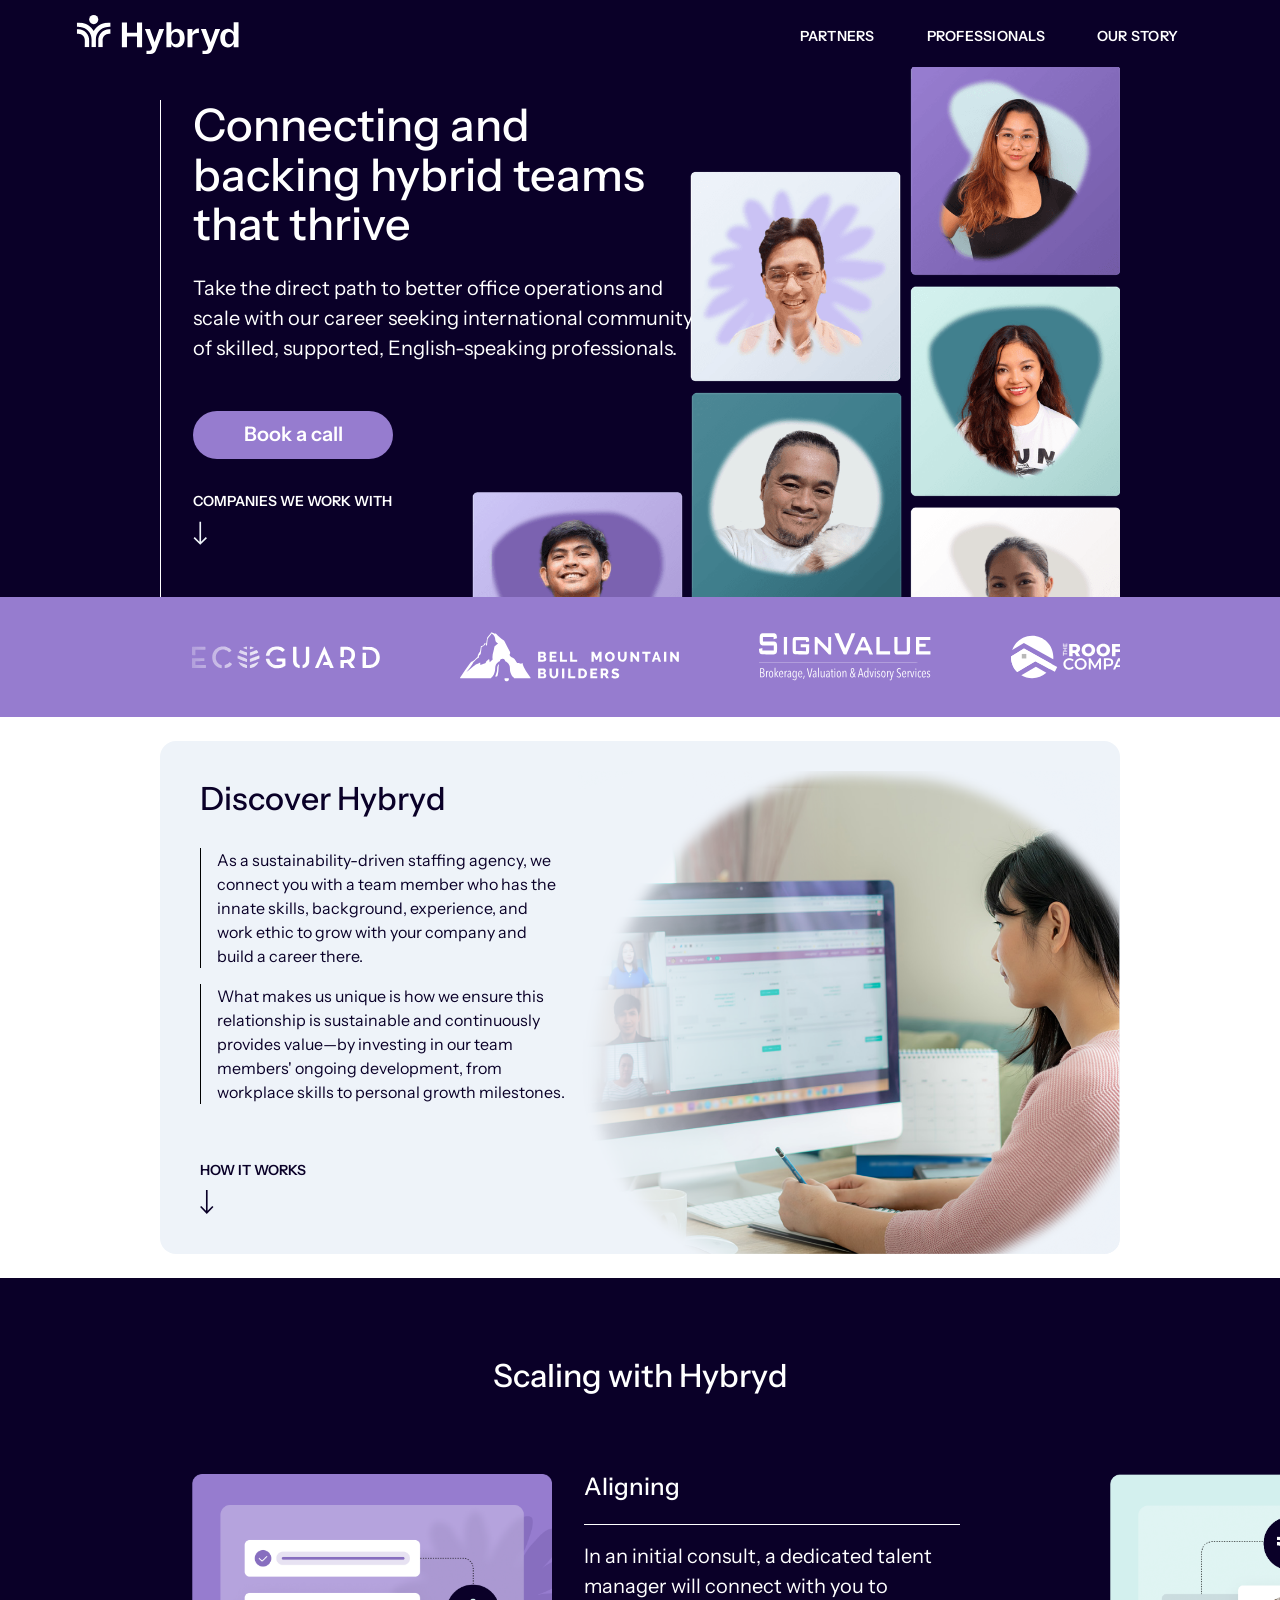
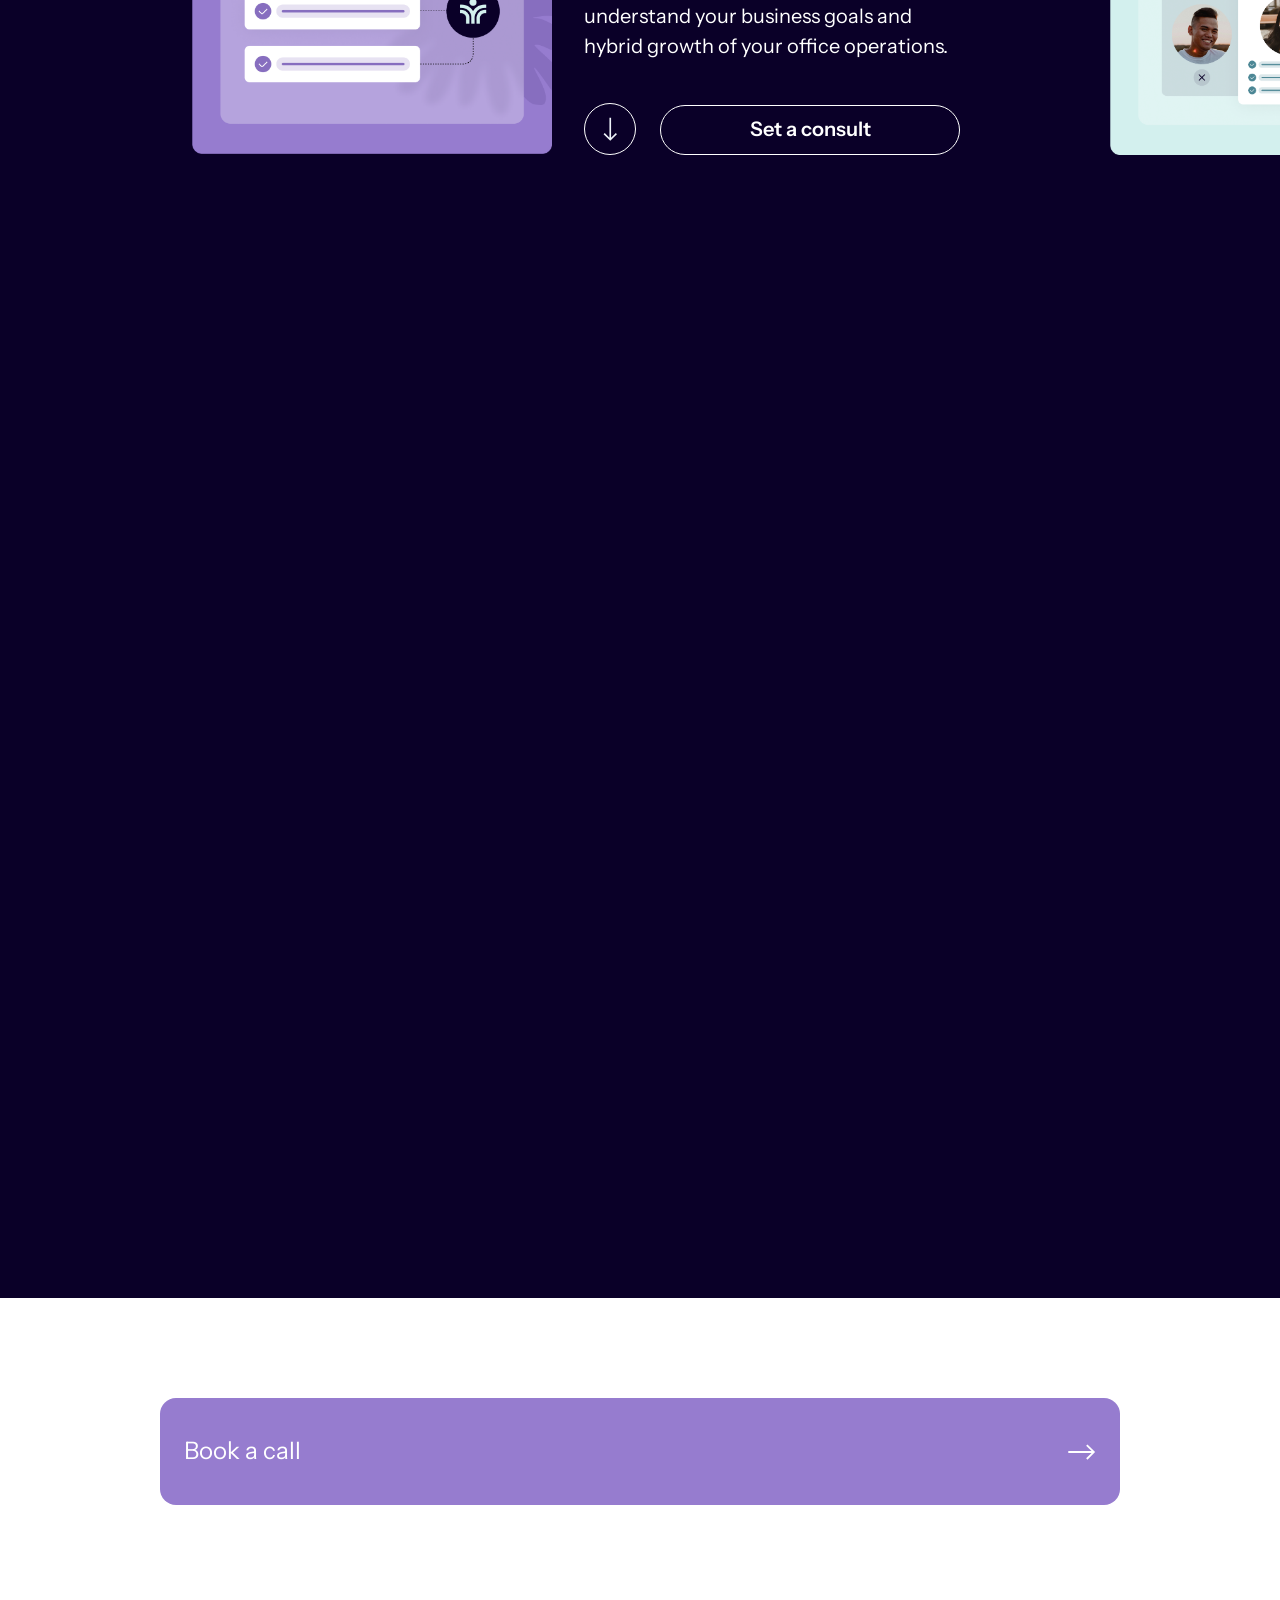
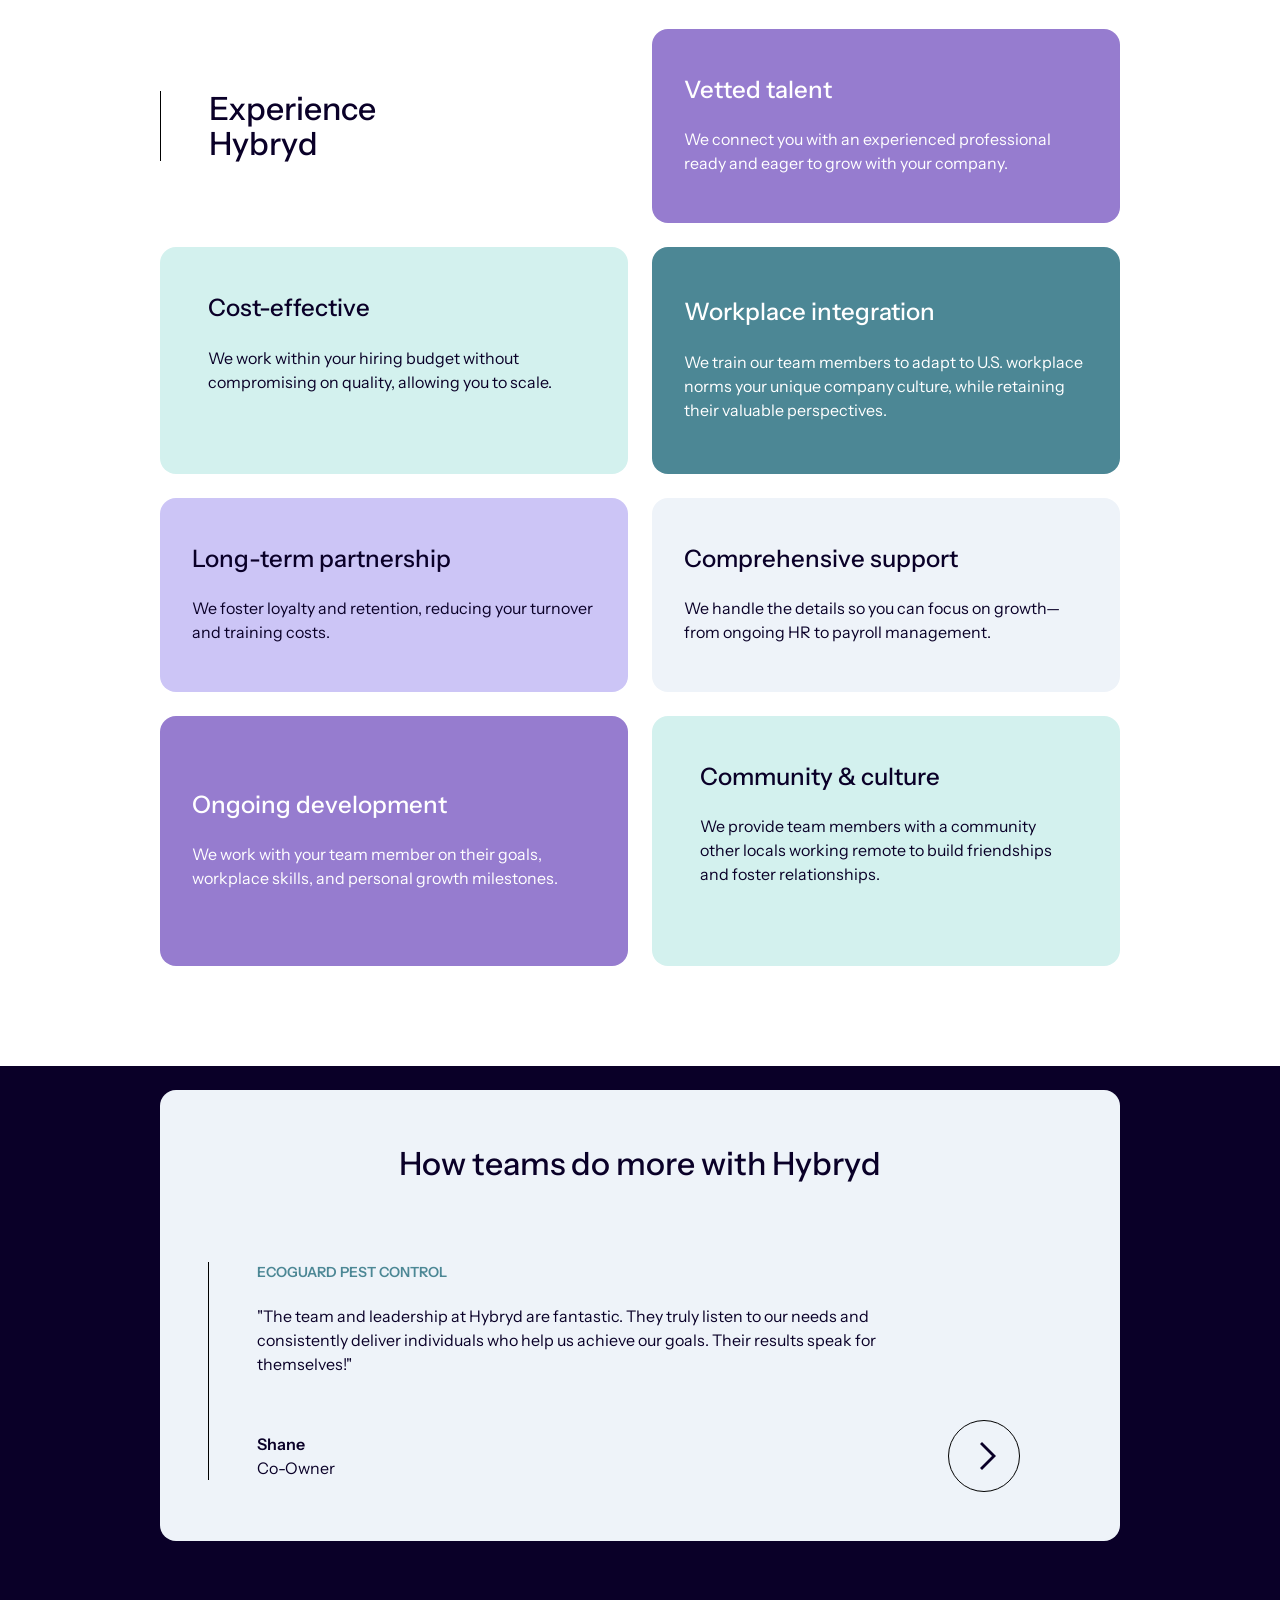
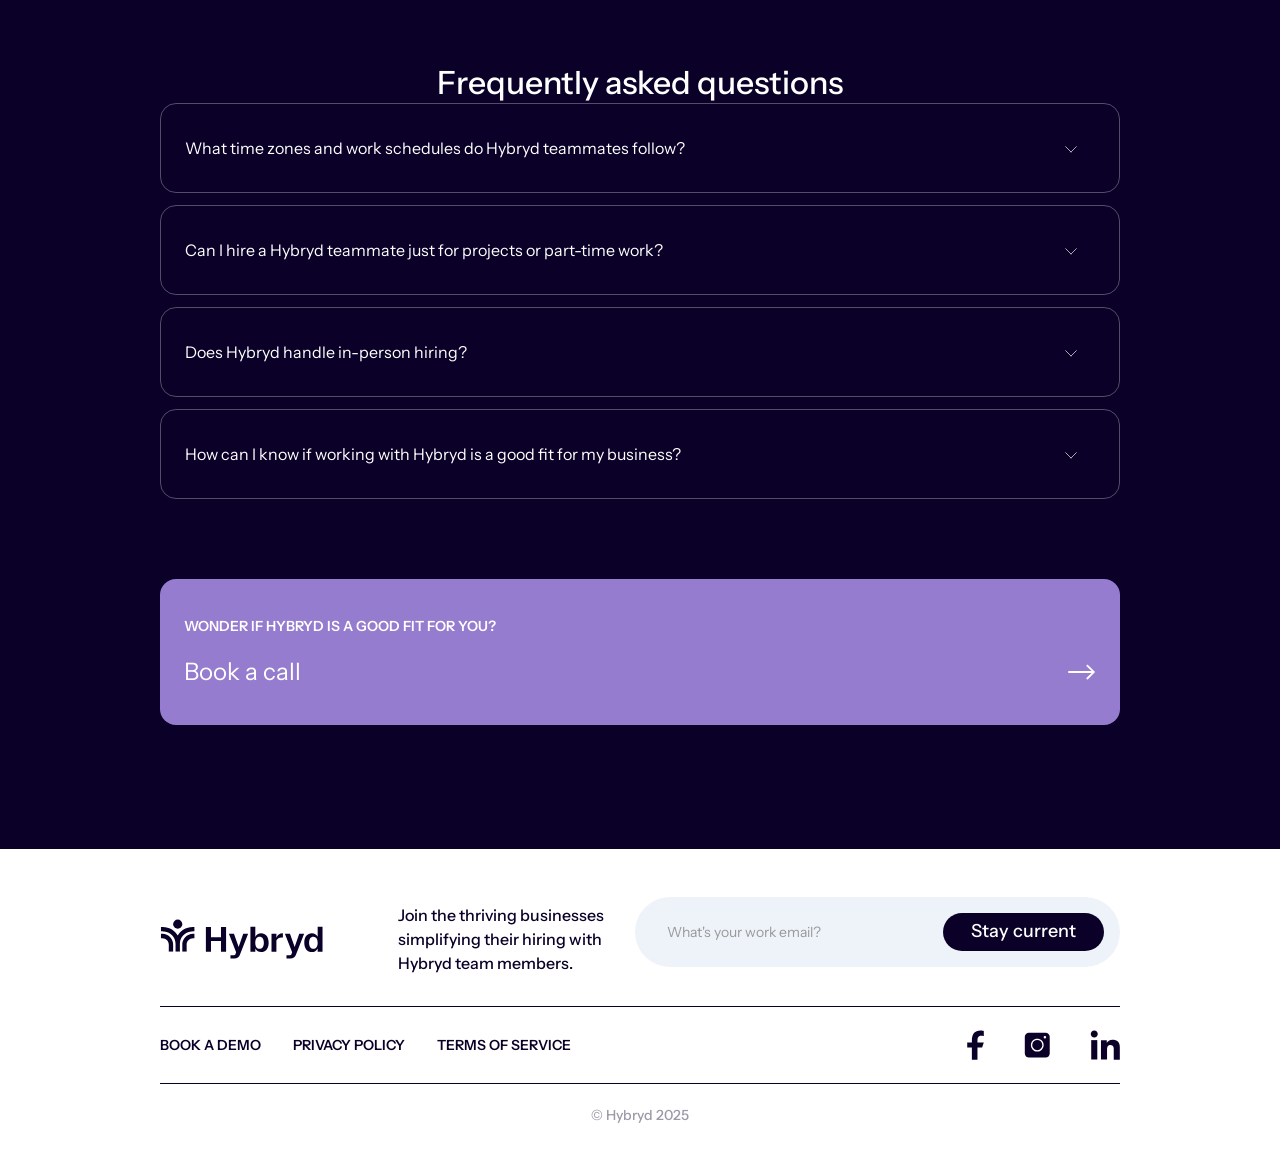
==== index.html @ 673aefbc "Import Hybryd marketing site from Webflow export Co-Authored-By: Claude Fable 5.1 <noreply@anthropic" ====
<!DOCTYPE html><html lang="en"><head><meta charset="utf-8"/><title>Hybryd | Connecting and backing hybrid teams that thrive</title><link rel="canonical" href="https://www.hirehybryd.com/"/><meta content="Take the direct path to better office operations and scale with our international community of skilled, supported, English-speaking professionals." name="description"/><meta content="width=device-width, initial-scale=1" name="viewport"/><link href="/css/site.css" rel="stylesheet" type="text/css" crossorigin="anonymous"/><link href="https://fonts.googleapis.com" rel="preconnect"/><link href="https://fonts.gstatic.com" rel="preconnect" crossorigin="anonymous"/><link href="https://fonts.googleapis.com/css2?family=Instrument+Sans:wght@300;400;500;600;700&display=swap" rel="stylesheet"><script type="text/javascript">!function(o,c){var n=c.documentElement,t=" w-mod-";n.className+=t+"js",("ontouchstart"in o||o.DocumentTouch&&c instanceof DocumentTouch)&&(n.className+=t+"touch")}(window,document);</script><link href="/images/group-119.png" rel="shortcut icon" type="image/x-icon"/><link href="/images/logo-group-120.png" rel="apple-touch-icon"/></head><body><div data-animation="default" data-collapse="medium" data-duration="400" data-easing="ease" data-easing2="ease" role="banner" class="navigation w-nav"><div class="container"><div class="navbar-wrapper"><a href="/" aria-current="page" class="home-link w-nav-brand w--current"><img loading="lazy" src="/images/hybryd-logo-white.svg" alt="" class="image-61"/></a><nav role="navigation" class="nav-menu-wrapper w-nav-menu"><ul role="list" class="nav-menu-two w-list-unstyled"><li class="list-item nav-spacing"><a href="/partners" class="nav-link">PARTNERS</a></li><li class="nav-spacing"><a href="/professionals" class="nav-link">PROFESSIONALS</a></li><li><a href="/our-story" class="nav-link">OUR STORY</a></li><li class="mobile-margin-top-10 hidden"><a href="#" class="button-primary w-button">Get Started</a></li></ul></nav><div class="menu-button w-nav-button"><div class="icon w-icon-nav-menu"></div></div></div></div></div><section class="section-hero"><div class="w-layout-blockcontainer container-xxlarge w-container"><div id="w-node-_49ed3984-7219-e3ab-6fcc-650c0138a57e-6b13a2c2" class="w-layout-layout quick-stack wf-layout-layout"><div class="w-layout-cell"><div class="block-header-copy gap-48"><h1 class="copy-white margin-bottom-24px">Connecting and backing hybrid teams that thrive</h1><h4 class="copy-white margin-bottom-48px">Take the direct path to better office operations and scale with our career seeking international community of skilled, supported, English-speaking professionals.</h4><div class="margin-bottom-32px"><a href="https://api.leadconnectorhq.com/widget/booking/mN3F1LEz2Q5n6eoMMfK2" target="_blank" class="button w-button">Book a call</a></div><div class="div-block-81"><h6 class="copy-eyebrow copy-white margin-bottom-12px">Companies we work with</h6><img loading="lazy" src="/images/arrow-down-white.svg" alt="" class="image margin-bottom-52px"/></div></div></div><div class="w-layout-cell cell-4"><img src="/images/hero-img.png" loading="lazy" sizes="(max-width: 767px) 100vw, (max-width: 991px) 728px, 940px" srcset="/images/hero-img-p-500.png 500w, /images/hero-img-p-800.png 800w, /images/hero-img-p-1080.png 1080w, /images/hero-img-p-1600.png 1600w, /images/hero-img-p-2000.png 2000w, /images/hero-img.png 2467w" alt="" class="image-6"/></div></div></div></section><div class="logo-carousel"><div class="carousel-container"><div class="logo-container"><img loading="lazy" src="/images/ecoguard.svg" alt="" class="logo-image"/><img loading="lazy" src="/images/bell-mountain.svg" alt="" class="logo-image"/><img loading="lazy" src="/images/signvalue.svg" alt="" class="logo-image"/><img loading="lazy" src="/images/roofing.svg" alt="" class="logo-image"/><img loading="lazy" src="/images/mountain-vista.svg" alt="" class="logo-image"/><img loading="lazy" src="/images/precision.svg" alt="" class="logo-image"/></div><div class="div-block-13"></div></div></div><section class="section-tile"><div id="w-node-_43569548-c034-1009-eb2c-73192a4feb31-6b13a2c2" class="w-layout-layout quick-stack-2 wf-layout-layout"><div class="w-layout-cell padding-side-40px padding-vertical-72px"><div><h2 class="margin-bottom-32px">Discover Hybryd</h2><h5 class="line-left-16px margin-bottom-16px">As a sustainability-driven staffing agency, we connect you with a team member who has the innate skills, background, experience, and work ethic to grow with your company and build a career there. </h5><h5 class="line-left-16px margin-bottom-56px">What makes us unique is how we ensure this relationship is sustainable and continuously provides value—by investing in our team members&#x27; ongoing development, from workplace skills to personal growth milestones.</h5><div class="div-block-82"><h6 class="copy-eyebrow margin-bottom-12px">How it works</h6><img loading="lazy" src="/images/arrow-down-black.svg" alt="" class="image"/></div></div></div><div class="w-layout-cell cell"><div class="div-block-83"><img sizes="(max-width: 969px) 100vw, 969px" srcset="/images/mask-group-p-500.png 500w, /images/mask-group-p-800.png 800w, /images/mask-group.png 969w" alt="" src="/images/mask-group.png" loading="lazy" class="image-64"/></div></div></div></section><div class="horizontal-scroll"><div data-w-id="80e45f96-6be5-6218-7632-51234af08112" class="section expand"><div class="container-2 sticky"><div class="wrapper"><h2 class="copy-white copy-centered padding-bottom-80px">Scaling with Hybryd</h2><div class="c-scrolling-content"><div class="_w-scrolling-content"><div class="c-scroll-track"><div class="scroll-card"><div class="div-block-27"><div id="w-node-_64803aa1-fdc2-1acd-c1a5-d864c9edbc29-6b13a2c2" class="w-layout-layout quick-stack-4 wf-layout-layout"><div class="w-layout-cell cell-14"><div class="div-block-84"><img sizes="(max-width: 1141px) 100vw, 1141px" srcset="/images/aligning-img-p-500.png 500w, /images/aligning-img-p-800.png 800w, /images/aligning-img-p-1080.png 1080w, /images/aligning-img.png 1141w" alt="" src="/images/aligning-img.png" loading="lazy" class="image-69"/></div></div><div class="w-layout-cell cell-3"><div class="div-block-17 mobile-centered"><div class="div-block-26"><h3 class="copy-white padding-bottom-24px underline mobile-centered">Aligning</h3><h4 class="copy-white padding-top-16px mobile-centered">In an initial consult, a dedicated talent manager will connect with you to understand your business goals and hybrid growth of your office operations.</h4></div><div class="div-block-19 mobile-hidden"><a href="#experience-section" class="link-block arrow-button mobile-hidden w-inline-block"><img loading="lazy" src="/images/arrow-down-white.svg" alt="" class="image-5"/></a><a href="https://api.leadconnectorhq.com/widget/booking/mN3F1LEz2Q5n6eoMMfK2" target="_blank" class="button button-secondary w-button">Set a consult</a></div></div></div></div></div></div><div class="scroll-card"><div><div id="w-node-b29d932d-53f8-56cc-4a3b-291a9212424f-6b13a2c2" class="w-layout-layout quick-stack-4 wf-layout-layout"><div class="w-layout-cell cell-15"><div class="div-block-85"><img sizes="(max-width: 1141px) 100vw, 1141px" srcset="/images/group-72-p-500.png 500w, /images/group-72-p-800.png 800w, /images/group-72-p-1080.png 1080w, /images/group-72.png 1141w" alt="" src="/images/group-72.png" loading="lazy" class="image-70"/></div></div><div class="w-layout-cell cell-3"><div class="div-block-17 mobile-centered"><div class="div-block-26 mobile-centered"><h3 class="copy-white padding-bottom-24px underline mobile-centered">Scouting</h3><h4 class="copy-white padding-top-16px">Next, your talent manager contacts, vets, and recommends the skilled professional who matches your business needs and unique company culture.</h4></div><div class="div-block-19 mobile-hidden"><a href="#experience-section" class="link-block arrow-button w-inline-block"><img loading="lazy" src="/images/arrow-down-white.svg" alt="" class="image-5"/></a><a href="https://api.leadconnectorhq.com/widget/booking/mN3F1LEz2Q5n6eoMMfK2" target="_blank" class="button button-secondary w-button">Set a consult</a></div></div></div></div></div></div><div class="scroll-card"><div><div id="w-node-_1861c74b-e054-a5c8-40ad-f168a3a03a10-6b13a2c2" class="w-layout-layout quick-stack-4 wf-layout-layout"><div class="w-layout-cell cell-16"><div class="div-block-86"><img sizes="(max-width: 1141px) 100vw, 1141px" srcset="/images/group-117-p-500.png 500w, /images/group-117-p-800.png 800w, /images/group-117-p-1080.png 1080w, /images/group-117.png 1141w" alt="" src="/images/group-117.png" loading="lazy" class="image-71"/></div></div><div class="w-layout-cell cell-3"><div class="div-block-17 mobile-centered"><div class="div-block-26"><h3 class="copy-white padding-bottom-24px underline mobile-centered">Connecting</h3><h4 class="copy-white padding-top-16px mobile-centered">Your talent manager facilitates a three-way interview process that introduces you to your candidate for final review.</h4></div><div class="div-block-19 mobile-hidden"><a href="#experience-section" class="link-block arrow-button w-inline-block"><img loading="lazy" src="/images/arrow-down-white.svg" alt="" class="image-5"/></a><a href="https://api.leadconnectorhq.com/widget/booking/mN3F1LEz2Q5n6eoMMfK2" target="_blank" class="button button-secondary w-button">Set a consult</a></div></div></div></div></div></div><div class="scroll-card"><div><div id="w-node-ce709f94-5276-db37-1878-b6f16563ba93-6b13a2c2" class="w-layout-layout quick-stack-4 wf-layout-layout"><div class="w-layout-cell cell-17"><div class="div-block-87"><img sizes="(max-width: 1142px) 100vw, 1142px" srcset="/images/group-81-p-500.png 500w, /images/group-81-p-800.png 800w, /images/group-81-p-1080.png 1080w, /images/group-81.png 1142w" alt="" src="/images/group-81.png" loading="lazy" class="image-72"/></div></div><div class="w-layout-cell cell-3"><div class="div-block-17 mobile-centered"><div class="div-block-26"><h3 class="copy-white padding-bottom-24px underline mobile-centered">Thriving</h3><h4 class="copy-white padding-top-16px mobile-centered">Mentored by your talent manager and fostered through community and continuing education, your new team member is empowered to excel at your business.</h4></div><div class="div-block-19"><a href="#experience-section" class="link-block arrow-button mobile-hidden w-inline-block"><img loading="lazy" src="/images/arrow-down-white.svg" alt="" class="image-5"/></a><a href="https://api.leadconnectorhq.com/widget/booking/mN3F1LEz2Q5n6eoMMfK2" target="_blank" class="button button-secondary w-button">Set a consult</a></div></div></div></div></div></div></div></div></div></div></div></div></div><div data-w-id="c47fe68c-19c1-9486-9f7d-49d17a53927f" class="sticky-container hidden"><div class="sticky-wrap"></div></div><a href="https://api.leadconnectorhq.com/widget/booking/mN3F1LEz2Q5n6eoMMfK2" target="_blank" class="link-block-4 margin-top-100px w-inline-block"><section class="cta margin-12px"><div class="w-layout-blockcontainer container-xxlarge padding-24px block w-container"><div class="div-block-14"><h3 class="copy-white copy-regular">Book a call</h3><img loading="lazy" src="/images/arrow-right-white.svg" alt=""/></div></div></section></a><section id="experience-section" class="section-100"><div class="w-layout-blockcontainer container-xxlarge w-container"><div class="w-layout-grid grid-3"><div id="w-node-_43569548-c034-1009-eb2c-73192a4feb6d-6b13a2c2" class="div-block-12"><h2 class="line-left-48px mobile-centered">Experience <br/>Hybryd</h2></div><div class="tile-experience background-lavender"><h3 class="copy-white mobile-centered">Vetted talent</h3><h5 class="copy-white mobile-centered">We connect you with an experienced professional ready and eager to grow with your company.</h5></div><div class="tile-experience background-seafoam"><h3 class="mobile-centered">Cost-effective</h3><h5 class="mobile-centered">We work within your hiring budget without compromising on quality, allowing you to scale.</h5></div><div class="tile-experience background-green"><h3 class="copy-white mobile-centered">Workplace integration</h3><h5 class="copy-white mobile-centered">We train our team members to adapt to U.S. workplace norms your unique company culture, while retaining their valuable perspectives.</h5></div><div class="tile-experience background-light-lavender"><h3 class="mobile-centered">Long-term partnership</h3><h5 class="mobile-centered">We foster loyalty and retention, reducing your turnover and training costs.</h5></div><div class="tile-experience background-gray"><h3 class="mobile-centered">Comprehensive support</h3><h5 class="mobile-centered">We handle the details so you can focus on growth—from ongoing HR to payroll management.</h5></div><div class="tile-experience background-lavender"><h3 class="copy-white mobile-centered">Ongoing development</h3><h5 class="copy-white mobile-centered">We work with your team member on their goals, workplace skills, and personal growth milestones.</h5></div><div class="tile-experience background-seafoam"><h3 class="mobile-centered">Community &amp; culture</h3><h5 class="mobile-centered">We provide team members with a community other locals working remote to build friendships and foster relationships.</h5></div></div></div></section><section class="background-dark padding-24px"><section class="section-do-more-tile"><div class="w-layout-blockcontainer container-xxlarge w-container"><h2 class="margin-bottom-100px mobile-centered">How teams do more with Hybryd</h2><div data-delay="4000" data-animation="slide" class="slider w-slider" data-autoplay="true" data-easing="ease" data-hide-arrows="false" data-disable-swipe="false" data-autoplay-limit="0" data-nav-spacing="0" data-duration="500" data-infinite="true"><div class="mask w-slider-mask"><div class="slide w-slide"><div class="carousel-review-single"><div class="div-block-21"><h5 class="copy-eyebrow copy-green margin-bottom-40px">Ecoguard Pest Control</h5><h5 class="margin-bottom-40px hidden">Party and event rental software</h5><h5 class="copy-regular margin-bottom-140px">&quot;The team and leadership at Hybryd are fantastic. They truly listen to our needs and consistently deliver individuals who help us achieve our goals. Their results speak for themselves!&quot;</h5></div><div><h5 class="copy-semibold">Shane</h5><h5>Co-Owner</h5></div></div></div><div class="slide w-slide"><div class="carousel-review-single"><div class="div-block-21"><h5 class="copy-eyebrow copy-green margin-bottom-40px">Rentkit</h5><h5 class="margin-bottom-40px hidden">Party and event rental software</h5><h5 class="copy-regular margin-bottom-140px">&quot;We&#x27;ve relied on Hybryd for over a year to provide top-tier customer support and training talent. Their commitment to employee development and finding individuals who excel in their roles is unmatched. This approach has been vital for our growing business, and I highly recommend Hybryd to companies seeking exceptional, adaptable team members.&quot;</h5></div><div><h5 class="copy-semibold">Joe</h5><h5>CoFounder and CEO</h5></div></div></div><div class="slide w-slide"><div class="carousel-review-single"><div class="div-block-21"><h5 class="copy-eyebrow copy-green margin-bottom-40px">The Roofing Company</h5><h5 class="margin-bottom-40px hidden">Party and event rental software</h5><h5 class="copy-regular margin-bottom-140px">&quot;Hiring through Hybryd was an easy decision. They vetted and presented excellent candidates who joined our team seamlessly. We’re very happy with the quality Hybryd offers and highly recommend them!&quot;</h5></div><div><h5 class="copy-semibold">Alleen</h5><h5>Office Manager</h5></div></div></div><div class="slide w-slide"><div class="carousel-review-single"><div class="div-block-21"><h5 class="copy-eyebrow copy-green margin-bottom-40px">Max Estimates</h5><h5 class="margin-bottom-40px hidden">Party and event rental software</h5><h5 class="copy-regular margin-bottom-140px">&quot;Hybrd goes above and beyond to deliver exceptional staffing solutions tailored to your needs. Their professionalism and ability to match the right candidates with the right roles make the hiring process effortless. I’ve seen firsthand the positive impact their expertise brings and wholeheartedly recommend them!&quot;</h5></div><div><h5 class="copy-semibold">Tyler</h5><h5>Owner</h5></div></div></div><div class="slide w-slide"><div class="carousel-review-single"><div class="div-block-21"><h5 class="copy-eyebrow copy-green margin-bottom-40px">Mount Vista Dental</h5><h5 class="margin-bottom-40px hidden">Party and event rental software</h5><h5 class="copy-regular margin-bottom-140px">&quot;We’ve been using Hybryd for about a year to manage remote tasks like calls, insurance matters, and accounts receivable. The employee is professional, personable, and organized, helping us save on labor costs while delivering better results.&quot;</h5></div><div><h5 class="copy-semibold">Michael</h5><h5>CFO</h5></div></div></div></div><div class="hidden w-slider-arrow-left"><div class="w-icon-slider-left"></div></div><div class="right-arrow w-slider-arrow-right"><div class="icon-3 w-icon-slider-right"></div></div><div class="slide-nav hidden w-slider-nav"></div></div></div></section></section><section class="section-100 background-dark"><div class="w-layout-blockcontainer container-xxlarge padding-12px w-container"><h2 class="copy-white margin-bottom-52px mobile-centered">Frequently asked questions</h2><div class="w-layout-grid grid-one-column margin-bottom-100px"><div data-delay="0" data-hover="false" class="faq-item w-dropdown"><div class="faq-toggle w-dropdown-toggle"><div class="faq-title-wrapper"><h5 class="copy-white faq-question">What time zones and work schedules do Hybryd teammates follow?</h5><div class="faq-icon-square"><div class="faq-arrow w-embed"><svg width="64" height="64" viewBox="0 0 24 24" xmlns="http://www.w3.org/2000/svg">
  <path d="M12 15L8 11M16 11L12 15" 
    stroke="#ffffff" 
    stroke-width=".5" 
    stroke-linecap="round" 
    fill="none"/>
</svg></div></div></div></div><nav class="faq-content w-dropdown-list"><div class="faq-content-wrapper"><h5 class="copy-white">All Hybryd teammates work within the same time zone and schedule as your in-person hires, ensuring seamless integration into your team.</h5></div></nav></div><div data-delay="0" data-hover="false" class="faq-item w-dropdown"><div class="faq-toggle w-dropdown-toggle"><div class="faq-title-wrapper"><h5 class="copy-white faq-question">Can I hire a Hybryd teammate just for projects or part-time work?</h5><div class="faq-icon-square"><div class="faq-arrow w-embed"><svg width="64" height="64" viewBox="0 0 24 24" xmlns="http://www.w3.org/2000/svg">
  <path d="M12 15L8 11M16 11L12 15" 
    stroke="currentColor" 
    stroke-width=".5" 
    stroke-linecap="round" 
    fill="none"/>
</svg></div></div></div></div><nav class="faq-content w-dropdown-list"><div class="faq-content-wrapper"><h5 class="copy-white">At Hybryd, we prioritize full-time placements to align with our vision of empowering industrious people and building teams capable of delivering exceptional results. Project-based or part-time placements often lead to less favorable experiences for both the individual and the business.</h5></div></nav></div><div data-delay="0" data-hover="false" class="faq-item w-dropdown"><div class="faq-toggle w-dropdown-toggle"><div class="faq-title-wrapper"><h5 class="copy-white faq-question">Does Hybryd handle in-person hiring?</h5><div class="faq-icon-square"><div class="faq-arrow w-embed"><svg width="64" height="64" viewBox="0 0 24 24" xmlns="http://www.w3.org/2000/svg">
  <path d="M12 15L8 11M16 11L12 15" 
    stroke="currentColor" 
    stroke-width=".5" 
    stroke-linecap="round" 
    fill="none"/>
</svg></div></div></div></div><nav class="faq-content w-dropdown-list"><div class="faq-content-wrapper"><h5 class="copy-white">Hybryd specializes in providing remote international teammates to help scale your office operations efficiently.</h5></div></nav></div><div data-delay="0" data-hover="false" class="faq-item w-dropdown"><div class="faq-toggle w-dropdown-toggle"><div class="faq-title-wrapper"><h5 class="copy-white faq-question">How can I know if working with Hybryd is a good fit for my business?</h5><div class="faq-icon-square"><div class="faq-arrow w-embed"><svg width="64" height="64" viewBox="0 0 24 24" xmlns="http://www.w3.org/2000/svg">
  <path d="M12 15L8 11M16 11L12 15" 
    stroke="currentColor" 
    stroke-width=".5" 
    stroke-linecap="round" 
    fill="none"/>
</svg></div></div></div></div><nav class="faq-content w-dropdown-list"><div class="faq-content-wrapper"><h5 class="copy-white">If you&#x27;re considering Hybryd but are unsure if it’s the right fit, schedule an alignment meeting with us. We’ll answer your questions and provide feedback on whether it’s a good match and the right timing for your company.</h5></div></nav></div></div><div class="cta padding-24px"><a href="https://api.leadconnectorhq.com/widget/booking/mN3F1LEz2Q5n6eoMMfK2" target="_blank" class="link-block-5 w-inline-block"><div class="w-layout-blockcontainer container-xxlarge background-lavender radius-8px hover-dark w-container"><div class="div-block-15"><h5 class="copy-white copy-eyebrow margin-bottom-16px">Wonder if Hybryd Is a good fit for you?</h5><div class="div-block-20"><h3 class="copy-white copy-regular">Book a call</h3><img loading="lazy" src="/images/arrow-right-white.svg" alt=""/></div></div></div></a></div></div></section><section class="section-footer"><div class="w-layout-blockcontainer container-xxlarge w-container"><div class="w-layout-grid grid-2"><div id="w-node-_8f6502e7-a35f-4b46-b234-3cda10ff25cf-10ff25cc" class="div-block-12"><img loading="lazy" src="/images/hybryd-logo-dark.svg" alt=""/></div><div class="div-block-12"><h5 class="copy-medium mobile-centered tablet-left-aligned">Join the thriving businesses simplifying their hiring with Hybryd team members.</h5></div><div id="w-node-_8f6502e7-a35f-4b46-b234-3cda10ff25d4-10ff25cc" class="div-block-22"><div class="w-form"><form id="email-form" name="email-form" data-name="Email Form" method="post" action="https://api.web3forms.com/submit"><input type="hidden" name="access_key" value="WEB3FORMS_ACCESS_KEY"><input type="hidden" name="subject" value="New newsletter signup from hirehybryd.com"><input type="hidden" name="redirect" value="https://www.hirehybryd.com/?subscribed=1"><input type="checkbox" name="botcheck" class="hidden" style="display:none"><div class="div-block-18"><label for="Email-3" class="field-label hidden">What’s your work email?</label><input class="text-field w-input" maxlength="256" name="Email" data-name="Email" placeholder="What&#x27;s your work email?" type="email" id="Email-3" required=""/><div class="div-block-23"><input type="submit" data-wait="Please wait..." class="submit-button w-button" value="Stay current"/></div></div></form><div class="success-message w-form-done"><div class="text-block">Thank you! Your submission has been received!</div></div><div class="error-message w-form-fail"><div class="text-block-2">Please enter a valid email address.</div></div></div></div><div id="w-node-_8f6502e7-a35f-4b46-b234-3cda10ff25e2-10ff25cc" class="lines"><div class="gap-32px padding-44px"><a href="https://api.leadconnectorhq.com/widget/booking/mN3F1LEz2Q5n6eoMMfK2" target="_blank" class="w-inline-block"><h5 class="copy-eyebrow">BOOK A DEMO</h5></a><a href="/privacy-policy" class="w-inline-block"><h5 class="copy-eyebrow">PRIVACY POLICY</h5></a><a href="/terms-of-use" class="w-inline-block"><h5 class="copy-eyebrow">TERMS OF SERVICE</h5></a></div><div class="gap-40px"><a href="https://www.facebook.com/profile.php?id=61556228158531" target="_blank" class="w-inline-block"><img loading="lazy" src="/images/facebook.svg" alt=""/></a><a href="https://www.instagram.com/hirehybryd/" target="_blank" class="w-inline-block"><img loading="lazy" src="/images/instagram.svg" alt=""/></a><a href="https://www.linkedin.com/company/hire-hybryd/" target="_blank" class="w-inline-block"><img loading="lazy" src="/images/linkedin.svg" alt=""/></a></div></div><h6 id="w-node-_8f6502e7-a35f-4b46-b234-3cda10ff25f2-10ff25cc" class="opacity">© Hybryd 2025</h6></div></div></section><script src="/js/jquery-3.5.1.min.js" type="text/javascript" crossorigin="anonymous"></script><script src="/js/webflow.schunk.36b8fb49256177c8.js" type="text/javascript" crossorigin="anonymous"></script><script src="/js/webflow.schunk.f71e4146cdb343d7.js" type="text/javascript" crossorigin="anonymous"></script><script src="/js/webflow.schunk.27f93fd622e542df.js" type="text/javascript" crossorigin="anonymous"></script><script src="/js/webflow.ca6eda7d.2a80a8fcf2a4449d.js" type="text/javascript" crossorigin="anonymous"></script><script>
window.onload = function () {
  const carouselContainer = document.querySelector('.carousel-container');
  const logoContainer = document.querySelector('.logo-container');

  // Clone the logo-container to create the seamless loop
  const clone = logoContainer.cloneNode(true);
  carouselContainer.insertBefore(clone, carouselContainer.lastChild);

  const setResponsiveScroll = () => {
    // Calculate the total width of all logos in the container
    const calculateContainerWidth = () => {
      const logos = Array.from(logoContainer.children);
      return logos.reduce((totalWidth, logo) => {
        const style = getComputedStyle(logo);
        const logoWidth = logo.offsetWidth;
        const margin =
          parseFloat(style.marginLeft) + parseFloat(style.marginRight);
        return totalWidth + logoWidth + margin;
      }, 0);
    };

    const containerWidth = calculateContainerWidth();

    // Dynamically set the width of the containers
    logoContainer.style.width = `${containerWidth}px`;
    clone.style.width = `${containerWidth}px`;

    // Position the cloned container immediately after the original
    clone.style.position = "absolute";
    clone.style.left = `${containerWidth}px`;

    // Dynamically create keyframes for precise scrolling
    let styleSheet = document.querySelector('#scroll-style');
    if (!styleSheet) {
      styleSheet = document.createElement('style');
      styleSheet.id = 'scroll-style';
      document.head.appendChild(styleSheet);
    }

    styleSheet.textContent = `
      @keyframes scroll-animation {
        from {
          transform: translateX(0);
        }
        to {
          transform: translateX(-${containerWidth}px);
        }
      }
    `;

    // Dynamically set the animation duration
    const speed = 50; // Adjust this for desired scrolling speed
    const animationDuration = containerWidth / speed;
    logoContainer.style.animation = `scroll-animation ${animationDuration}s linear infinite`;
    clone.style.animation = `scroll-animation ${animationDuration}s linear infinite`;

    // Ensure the animations are in sync
    requestAnimationFrame(() => {
      logoContainer.style.animationDelay = "0s";
      clone.style.animationDelay = "0s";
    });
  };

  // Initialize responsive scroll
  setResponsiveScroll();

  // Recalculate on window resize for breakpoints
  window.addEventListener('resize', setResponsiveScroll);
};
</script></body></html>
---- css/site.css ----
html {
  -webkit-text-size-adjust: 100%;
  -ms-text-size-adjust: 100%;
  font-family: sans-serif;
}

body {
  margin: 0;
}

article, aside, details, figcaption, figure, footer, header, hgroup, main, menu, nav, section, summary {
  display: block;
}

audio, canvas, progress, video {
  vertical-align: baseline;
  display: inline-block;
}

audio:not([controls]) {
  height: 0;
  display: none;
}

[hidden], template {
  display: none;
}

a {
  background-color: #0000;
}

a:active, a:hover {
  outline: 0;
}

abbr[title] {
  border-bottom: 1px dotted;
}

b, strong {
  font-weight: bold;
}

dfn {
  font-style: italic;
}

h1 {
  margin: .67em 0;
  font-size: 2em;
}

mark {
  color: #000;
  background: #ff0;
}

small {
  font-size: 80%;
}

sub, sup {
  vertical-align: baseline;
  font-size: 75%;
  line-height: 0;
  position: relative;
}

sup {
  top: -.5em;
}

sub {
  bottom: -.25em;
}

img {
  border: 0;
}

svg:not(:root) {
  overflow: hidden;
}

hr {
  box-sizing: content-box;
  height: 0;
}

pre {
  overflow: auto;
}

code, kbd, pre, samp {
  font-family: monospace;
  font-size: 1em;
}

button, input, optgroup, select, textarea {
  color: inherit;
  font: inherit;
  margin: 0;
}

button {
  overflow: visible;
}

button, select {
  text-transform: none;
}

button, html input[type="button"], input[type="reset"] {
  -webkit-appearance: button;
  cursor: pointer;
}

button[disabled], html input[disabled] {
  cursor: default;
}

button::-moz-focus-inner, input::-moz-focus-inner {
  border: 0;
  padding: 0;
}

input {
  line-height: normal;
}

input[type="checkbox"], input[type="radio"] {
  box-sizing: border-box;
  padding: 0;
}

input[type="number"]::-webkit-inner-spin-button, input[type="number"]::-webkit-outer-spin-button {
  height: auto;
}

input[type="search"] {
  -webkit-appearance: none;
}

input[type="search"]::-webkit-search-cancel-button, input[type="search"]::-webkit-search-decoration {
  -webkit-appearance: none;
}

legend {
  border: 0;
  padding: 0;
}

textarea {
  overflow: auto;
}

optgroup {
  font-weight: bold;
}

table {
  border-collapse: collapse;
  border-spacing: 0;
}

td, th {
  padding: 0;
}

@font-face {
  font-family: webflow-icons;
  src: url("[data-uri]") format("truetype");
  font-weight: normal;
  font-style: normal;
}

[class^="w-icon-"], [class*=" w-icon-"] {
  speak: none;
  font-variant: normal;
  text-transform: none;
  -webkit-font-smoothing: antialiased;
  -moz-osx-font-smoothing: grayscale;
  font-style: normal;
  font-weight: normal;
  line-height: 1;
  font-family: webflow-icons !important;
}

.w-icon-slider-right:before {
  content: "";
}

.w-icon-slider-left:before {
  content: "";
}

.w-icon-nav-menu:before {
  content: "";
}

.w-icon-arrow-down:before, .w-icon-dropdown-toggle:before {
  content: "";
}

.w-icon-file-upload-remove:before {
  content: "";
}

.w-icon-file-upload-icon:before {
  content: "";
}

* {
  box-sizing: border-box;
}

html {
  height: 100%;
}

body {
  color: #333;
  background-color: #fff;
  min-height: 100%;
  margin: 0;
  font-family: Arial, sans-serif;
  font-size: 14px;
  line-height: 20px;
}

img {
  vertical-align: middle;
  max-width: 100%;
  display: inline-block;
}

html.w-mod-touch * {
  background-attachment: scroll !important;
}

.w-block {
  display: block;
}

.w-inline-block {
  max-width: 100%;
  display: inline-block;
}

.w-clearfix:before, .w-clearfix:after {
  content: " ";
  grid-area: 1 / 1 / 2 / 2;
  display: table;
}

.w-clearfix:after {
  clear: both;
}

.w-hidden {
  display: none;
}

.w-button {
  color: #fff;
  line-height: inherit;
  cursor: pointer;
  background-color: #3898ec;
  border: 0;
  border-radius: 0;
  padding: 9px 15px;
  text-decoration: none;
  display: inline-block;
}

input.w-button {
  -webkit-appearance: button;
}

html[data-w-dynpage] [data-w-cloak] {
  color: #0000 !important;
}

.w-code-block {
  margin: unset;
}

pre.w-code-block code {
  all: inherit;
}

pre.w-code-block code > span {
  display: block !important;
}

.w-optimization {
  display: contents;
}

.w-webflow-badge, .w-webflow-badge > img {
  box-sizing: unset;
  width: unset;
  height: unset;
  max-height: unset;
  max-width: unset;
  min-height: unset;
  min-width: unset;
  margin: unset;
  padding: unset;
  float: unset;
  clear: unset;
  border: unset;
  border-radius: unset;
  background: unset;
  background-image: unset;
  background-position: unset;
  background-size: unset;
  background-repeat: unset;
  background-origin: unset;
  background-clip: unset;
  background-attachment: unset;
  background-color: unset;
  box-shadow: unset;
  transform: unset;
  direction: unset;
  font-family: unset;
  font-weight: unset;
  color: unset;
  font-size: unset;
  line-height: unset;
  font-style: unset;
  font-variant: unset;
  text-align: unset;
  letter-spacing: unset;
  -webkit-text-decoration: unset;
  text-decoration: unset;
  text-indent: unset;
  text-transform: unset;
  list-style-type: unset;
  text-shadow: unset;
  vertical-align: unset;
  cursor: unset;
  white-space: unset;
  word-break: unset;
  word-spacing: unset;
  word-wrap: unset;
  transition: unset;
}

.w-webflow-badge {
  white-space: nowrap;
  cursor: pointer;
  box-shadow: 0 0 0 1px #0000001a, 0 1px 3px #0000001a;
  visibility: visible !important;
  opacity: 1 !important;
  z-index: 2147483647 !important;
  color: #aaadb0 !important;
  width: auto !important;
  height: auto !important;
  overflow: unset !important;
  background-color: #fff !important;
  border-radius: 3px !important;
  margin: 0 !important;
  padding: 6px !important;
  font-size: 12px !important;
  line-height: 14px !important;
  text-decoration: none !important;
  display: inline-block !important;
  position: fixed !important;
  inset: auto 12px 12px auto !important;
  transform: none !important;
}

.w-webflow-badge > img {
  position: unset;
  visibility: unset !important;
  opacity: 1 !important;
  vertical-align: middle !important;
  display: inline-block !important;
}

h1, h2, h3, h4, h5, h6 {
  margin-bottom: 10px;
  font-weight: bold;
}

h1 {
  margin-top: 20px;
  font-size: 38px;
  line-height: 44px;
}

h2 {
  margin-top: 20px;
  font-size: 32px;
  line-height: 36px;
}

h3 {
  margin-top: 20px;
  font-size: 24px;
  line-height: 30px;
}

h4 {
  margin-top: 10px;
  font-size: 18px;
  line-height: 24px;
}

h5 {
  margin-top: 10px;
  font-size: 14px;
  line-height: 20px;
}

h6 {
  margin-top: 10px;
  font-size: 12px;
  line-height: 18px;
}

p {
  margin-top: 0;
  margin-bottom: 10px;
}

blockquote {
  border-left: 5px solid #e2e2e2;
  margin: 0 0 10px;
  padding: 10px 20px;
  font-size: 18px;
  line-height: 22px;
}

figure {
  margin: 0 0 10px;
}

figcaption {
  text-align: center;
  margin-top: 5px;
}

ul, ol {
  margin-top: 0;
  margin-bottom: 10px;
  padding-left: 40px;
}

.w-list-unstyled {
  padding-left: 0;
  list-style: none;
}

.w-embed:before, .w-embed:after {
  content: " ";
  grid-area: 1 / 1 / 2 / 2;
  display: table;
}

.w-embed:after {
  clear: both;
}

.w-video {
  width: 100%;
  padding: 0;
  position: relative;
}

.w-video iframe, .w-video object, .w-video embed {
  border: none;
  width: 100%;
  height: 100%;
  position: absolute;
  top: 0;
  left: 0;
}

fieldset {
  border: 0;
  margin: 0;
  padding: 0;
}

button, [type="button"], [type="reset"] {
  cursor: pointer;
  -webkit-appearance: button;
  border: 0;
}

.w-form {
  margin: 0 0 15px;
}

.w-form-done {
  text-align: center;
  background-color: #ddd;
  padding: 20px;
  display: none;
}

.w-form-fail {
  background-color: #ffdede;
  margin-top: 10px;
  padding: 10px;
  display: none;
}

label {
  margin-bottom: 5px;
  font-weight: bold;
  display: block;
}

.w-input, .w-select {
  color: #333;
  vertical-align: middle;
  background-color: #fff;
  border: 1px solid #ccc;
  width: 100%;
  height: 38px;
  margin-bottom: 10px;
  padding: 8px 12px;
  font-size: 14px;
  line-height: 1.42857;
  display: block;
}

.w-input::placeholder, .w-select::placeholder {
  color: #999;
}

.w-input:focus, .w-select:focus {
  border-color: #3898ec;
  outline: 0;
}

.w-input[disabled], .w-select[disabled], .w-input[readonly], .w-select[readonly], fieldset[disabled] .w-input, fieldset[disabled] .w-select {
  cursor: not-allowed;
}

.w-input[disabled]:not(.w-input-disabled), .w-select[disabled]:not(.w-input-disabled), .w-input[readonly], .w-select[readonly], fieldset[disabled]:not(.w-input-disabled) .w-input, fieldset[disabled]:not(.w-input-disabled) .w-select {
  background-color: #eee;
}

textarea.w-input, textarea.w-select {
  height: auto;
}

.w-select {
  background-color: #f3f3f3;
}

.w-select[multiple] {
  height: auto;
}

.w-form-label {
  cursor: pointer;
  margin-bottom: 0;
  font-weight: normal;
  display: inline-block;
}

.w-radio {
  margin-bottom: 5px;
  padding-left: 20px;
  display: block;
}

.w-radio:before, .w-radio:after {
  content: " ";
  grid-area: 1 / 1 / 2 / 2;
  display: table;
}

.w-radio:after {
  clear: both;
}

.w-radio-input {
  float: left;
  margin: 3px 0 0 -20px;
  line-height: normal;
}

.w-file-upload {
  margin-bottom: 10px;
  display: block;
}

.w-file-upload-input {
  opacity: 0;
  z-index: -100;
  width: .1px;
  height: .1px;
  position: absolute;
  overflow: hidden;
}

.w-file-upload-default, .w-file-upload-uploading, .w-file-upload-success {
  color: #333;
  display: inline-block;
}

.w-file-upload-error {
  margin-top: 10px;
  display: block;
}

.w-file-upload-default.w-hidden, .w-file-upload-uploading.w-hidden, .w-file-upload-error.w-hidden, .w-file-upload-success.w-hidden {
  display: none;
}

.w-file-upload-uploading-btn {
  cursor: pointer;
  background-color: #fafafa;
  border: 1px solid #ccc;
  margin: 0;
  padding: 8px 12px;
  font-size: 14px;
  font-weight: normal;
  display: flex;
}

.w-file-upload-file {
  background-color: #fafafa;
  border: 1px solid #ccc;
  flex-grow: 1;
  justify-content: space-between;
  margin: 0;
  padding: 8px 9px 8px 11px;
  display: flex;
}

.w-file-upload-file-name {
  font-size: 14px;
  font-weight: normal;
  display: block;
}

.w-file-remove-link {
  cursor: pointer;
  width: auto;
  height: auto;
  margin-top: 3px;
  margin-left: 10px;
  padding: 3px;
  display: block;
}

.w-icon-file-upload-remove {
  margin: auto;
  font-size: 10px;
}

.w-file-upload-error-msg {
  color: #ea384c;
  padding: 2px 0;
  display: inline-block;
}

.w-file-upload-info {
  padding: 0 12px;
  line-height: 38px;
  display: inline-block;
}

.w-file-upload-label {
  cursor: pointer;
  background-color: #fafafa;
  border: 1px solid #ccc;
  margin: 0;
  padding: 8px 12px;
  font-size: 14px;
  font-weight: normal;
  display: inline-block;
}

.w-icon-file-upload-icon, .w-icon-file-upload-uploading {
  width: 20px;
  margin-right: 8px;
  display: inline-block;
}

.w-icon-file-upload-uploading {
  height: 20px;
}

.w-container {
  max-width: 940px;
  margin-left: auto;
  margin-right: auto;
}

.w-container:before, .w-container:after {
  content: " ";
  grid-area: 1 / 1 / 2 / 2;
  display: table;
}

.w-container:after {
  clear: both;
}

.w-container .w-row {
  margin-left: -10px;
  margin-right: -10px;
}

.w-row:before, .w-row:after {
  content: " ";
  grid-area: 1 / 1 / 2 / 2;
  display: table;
}

.w-row:after {
  clear: both;
}

.w-row .w-row {
  margin-left: 0;
  margin-right: 0;
}

.w-col {
  float: left;
  width: 100%;
  min-height: 1px;
  padding-left: 10px;
  padding-right: 10px;
  position: relative;
}

.w-col .w-col {
  padding-left: 0;
  padding-right: 0;
}

.w-col-1 {
  width: 8.33333%;
}

.w-col-2 {
  width: 16.6667%;
}

.w-col-3 {
  width: 25%;
}

.w-col-4 {
  width: 33.3333%;
}

.w-col-5 {
  width: 41.6667%;
}

.w-col-6 {
  width: 50%;
}

.w-col-7 {
  width: 58.3333%;
}

.w-col-8 {
  width: 66.6667%;
}

.w-col-9 {
  width: 75%;
}

.w-col-10 {
  width: 83.3333%;
}

.w-col-11 {
  width: 91.6667%;
}

.w-col-12 {
  width: 100%;
}

.w-hidden-main {
  display: none !important;
}

@media screen and (max-width: 991px) {
  .w-container {
    max-width: 728px;
  }

  .w-hidden-main {
    display: inherit !important;
  }

  .w-hidden-medium {
    display: none !important;
  }

  .w-col-medium-1 {
    width: 8.33333%;
  }

  .w-col-medium-2 {
    width: 16.6667%;
  }

  .w-col-medium-3 {
    width: 25%;
  }

  .w-col-medium-4 {
    width: 33.3333%;
  }

  .w-col-medium-5 {
    width: 41.6667%;
  }

  .w-col-medium-6 {
    width: 50%;
  }

  .w-col-medium-7 {
    width: 58.3333%;
  }

  .w-col-medium-8 {
    width: 66.6667%;
  }

  .w-col-medium-9 {
    width: 75%;
  }

  .w-col-medium-10 {
    width: 83.3333%;
  }

  .w-col-medium-11 {
    width: 91.6667%;
  }

  .w-col-medium-12 {
    width: 100%;
  }

  .w-col-stack {
    width: 100%;
    left: auto;
    right: auto;
  }
}

@media screen and (max-width: 767px) {
  .w-hidden-main, .w-hidden-medium {
    display: inherit !important;
  }

  .w-hidden-small {
    display: none !important;
  }

  .w-row, .w-container .w-row {
    margin-left: 0;
    margin-right: 0;
  }

  .w-col {
    width: 100%;
    left: auto;
    right: auto;
  }

  .w-col-small-1 {
    width: 8.33333%;
  }

  .w-col-small-2 {
    width: 16.6667%;
  }

  .w-col-small-3 {
    width: 25%;
  }

  .w-col-small-4 {
    width: 33.3333%;
  }

  .w-col-small-5 {
    width: 41.6667%;
  }

  .w-col-small-6 {
    width: 50%;
  }

  .w-col-small-7 {
    width: 58.3333%;
  }

  .w-col-small-8 {
    width: 66.6667%;
  }

  .w-col-small-9 {
    width: 75%;
  }

  .w-col-small-10 {
    width: 83.3333%;
  }

  .w-col-small-11 {
    width: 91.6667%;
  }

  .w-col-small-12 {
    width: 100%;
  }
}

@media screen and (max-width: 479px) {
  .w-container {
    max-width: none;
  }

  .w-hidden-main, .w-hidden-medium, .w-hidden-small {
    display: inherit !important;
  }

  .w-hidden-tiny {
    display: none !important;
  }

  .w-col {
    width: 100%;
  }

  .w-col-tiny-1 {
    width: 8.33333%;
  }

  .w-col-tiny-2 {
    width: 16.6667%;
  }

  .w-col-tiny-3 {
    width: 25%;
  }

  .w-col-tiny-4 {
    width: 33.3333%;
  }

  .w-col-tiny-5 {
    width: 41.6667%;
  }

  .w-col-tiny-6 {
    width: 50%;
  }

  .w-col-tiny-7 {
    width: 58.3333%;
  }

  .w-col-tiny-8 {
    width: 66.6667%;
  }

  .w-col-tiny-9 {
    width: 75%;
  }

  .w-col-tiny-10 {
    width: 83.3333%;
  }

  .w-col-tiny-11 {
    width: 91.6667%;
  }

  .w-col-tiny-12 {
    width: 100%;
  }
}

.w-widget {
  position: relative;
}

.w-widget-map {
  width: 100%;
  height: 400px;
}

.w-widget-map label {
  width: auto;
  display: inline;
}

.w-widget-map img {
  max-width: inherit;
}

.w-widget-map .gm-style-iw {
  text-align: center;
}

.w-widget-map .gm-style-iw > button {
  display: none !important;
}

.w-widget-twitter {
  overflow: hidden;
}

.w-widget-twitter-count-shim {
  vertical-align: top;
  text-align: center;
  background: #fff;
  border: 1px solid #758696;
  border-radius: 3px;
  width: 28px;
  height: 20px;
  display: inline-block;
  position: relative;
}

.w-widget-twitter-count-shim * {
  pointer-events: none;
  -webkit-user-select: none;
  user-select: none;
}

.w-widget-twitter-count-shim .w-widget-twitter-count-inner {
  text-align: center;
  color: #999;
  font-family: serif;
  font-size: 15px;
  line-height: 12px;
  position: relative;
}

.w-widget-twitter-count-shim .w-widget-twitter-count-clear {
  display: block;
  position: relative;
}

.w-widget-twitter-count-shim.w--large {
  width: 36px;
  height: 28px;
}

.w-widget-twitter-count-shim.w--large .w-widget-twitter-count-inner {
  font-size: 18px;
  line-height: 18px;
}

.w-widget-twitter-count-shim:not(.w--vertical) {
  margin-left: 5px;
  margin-right: 8px;
}

.w-widget-twitter-count-shim:not(.w--vertical).w--large {
  margin-left: 6px;
}

.w-widget-twitter-count-shim:not(.w--vertical):before, .w-widget-twitter-count-shim:not(.w--vertical):after {
  content: " ";
  pointer-events: none;
  border: solid #0000;
  width: 0;
  height: 0;
  position: absolute;
  top: 50%;
  left: 0;
}

.w-widget-twitter-count-shim:not(.w--vertical):before {
  border-width: 4px;
  border-color: #75869600 #5d6c7b #75869600 #75869600;
  margin-top: -4px;
  margin-left: -9px;
}

.w-widget-twitter-count-shim:not(.w--vertical).w--large:before {
  border-width: 5px;
  margin-top: -5px;
  margin-left: -10px;
}

.w-widget-twitter-count-shim:not(.w--vertical):after {
  border-width: 4px;
  border-color: #fff0 #fff #fff0 #fff0;
  margin-top: -4px;
  margin-left: -8px;
}

.w-widget-twitter-count-shim:not(.w--vertical).w--large:after {
  border-width: 5px;
  margin-top: -5px;
  margin-left: -9px;
}

.w-widget-twitter-count-shim.w--vertical {
  width: 61px;
  height: 33px;
  margin-bottom: 8px;
}

.w-widget-twitter-count-shim.w--vertical:before, .w-widget-twitter-count-shim.w--vertical:after {
  content: " ";
  pointer-events: none;
  border: solid #0000;
  width: 0;
  height: 0;
  position: absolute;
  top: 100%;
  left: 50%;
}

.w-widget-twitter-count-shim.w--vertical:before {
  border-width: 5px;
  border-color: #5d6c7b #75869600 #75869600;
  margin-left: -5px;
}

.w-widget-twitter-count-shim.w--vertical:after {
  border-width: 4px;
  border-color: #fff #fff0 #fff0;
  margin-left: -4px;
}

.w-widget-twitter-count-shim.w--vertical .w-widget-twitter-count-inner {
  font-size: 18px;
  line-height: 22px;
}

.w-widget-twitter-count-shim.w--vertical.w--large {
  width: 76px;
}

.w-background-video {
  color: #fff;
  height: 500px;
  position: relative;
  overflow: hidden;
}

.w-background-video > video {
  object-fit: cover;
  z-index: -100;
  background-position: 50%;
  background-size: cover;
  width: 100%;
  height: 100%;
  margin: auto;
  position: absolute;
  inset: -100%;
}

.w-background-video > video::-webkit-media-controls-start-playback-button {
  -webkit-appearance: none;
  display: none !important;
}

.w-background-video--control {
  background-color: #0000;
  padding: 0;
  position: absolute;
  bottom: 1em;
  right: 1em;
}

.w-background-video--control > [hidden] {
  display: none !important;
}

.w-slider {
  text-align: center;
  clear: both;
  -webkit-tap-highlight-color: #0000;
  tap-highlight-color: #0000;
  background: #ddd;
  height: 300px;
  position: relative;
}

.w-slider-mask {
  z-index: 1;
  white-space: nowrap;
  height: 100%;
  display: block;
  position: relative;
  left: 0;
  right: 0;
  overflow: hidden;
}

.w-slide {
  vertical-align: top;
  white-space: normal;
  text-align: left;
  width: 100%;
  height: 100%;
  display: inline-block;
  position: relative;
}

.w-slider-nav {
  z-index: 2;
  text-align: center;
  -webkit-tap-highlight-color: #0000;
  tap-highlight-color: #0000;
  height: 40px;
  margin: auto;
  padding-top: 10px;
  position: absolute;
  inset: auto 0 0;
}

.w-slider-nav.w-round > div {
  border-radius: 100%;
}

.w-slider-nav.w-num > div {
  width: auto;
  height: auto;
  font-size: inherit;
  line-height: inherit;
  padding: .2em .5em;
}

.w-slider-nav.w-shadow > div {
  box-shadow: 0 0 3px #3336;
}

.w-slider-nav-invert {
  color: #fff;
}

.w-slider-nav-invert > div {
  background-color: #2226;
}

.w-slider-nav-invert > div.w-active {
  background-color: #222;
}

.w-slider-dot {
  cursor: pointer;
  background-color: #fff6;
  width: 1em;
  height: 1em;
  margin: 0 3px .5em;
  transition: background-color .1s, color .1s;
  display: inline-block;
  position: relative;
}

.w-slider-dot.w-active {
  background-color: #fff;
}

.w-slider-dot:focus {
  outline: none;
  box-shadow: 0 0 0 2px #fff;
}

.w-slider-dot:focus.w-active {
  box-shadow: none;
}

.w-slider-arrow-left, .w-slider-arrow-right {
  cursor: pointer;
  color: #fff;
  -webkit-tap-highlight-color: #0000;
  tap-highlight-color: #0000;
  -webkit-user-select: none;
  user-select: none;
  width: 80px;
  margin: auto;
  font-size: 40px;
  position: absolute;
  inset: 0;
  overflow: hidden;
}

.w-slider-arrow-left [class^="w-icon-"], .w-slider-arrow-right [class^="w-icon-"], .w-slider-arrow-left [class*=" w-icon-"], .w-slider-arrow-right [class*=" w-icon-"] {
  position: absolute;
}

.w-slider-arrow-left:focus, .w-slider-arrow-right:focus {
  outline: 0;
}

.w-slider-arrow-left {
  z-index: 3;
  right: auto;
}

.w-slider-arrow-right {
  z-index: 4;
  left: auto;
}

.w-icon-slider-left, .w-icon-slider-right {
  width: 1em;
  height: 1em;
  margin: auto;
  inset: 0;
}

.w-slider-aria-label {
  clip: rect(0 0 0 0);
  border: 0;
  width: 1px;
  height: 1px;
  margin: -1px;
  padding: 0;
  position: absolute;
  overflow: hidden;
}

.w-slider-force-show {
  display: block !important;
}

.w-dropdown {
  text-align: left;
  z-index: 900;
  margin-left: auto;
  margin-right: auto;
  display: inline-block;
  position: relative;
}

.w-dropdown-btn, .w-dropdown-toggle, .w-dropdown-link {
  vertical-align: top;
  color: #222;
  text-align: left;
  white-space: nowrap;
  margin-left: auto;
  margin-right: auto;
  padding: 20px;
  text-decoration: none;
  position: relative;
}

.w-dropdown-toggle {
  -webkit-user-select: none;
  user-select: none;
  cursor: pointer;
  padding-right: 40px;
  display: inline-block;
}

.w-dropdown-toggle:focus {
  outline: 0;
}

.w-icon-dropdown-toggle {
  width: 1em;
  height: 1em;
  margin: auto 20px auto auto;
  position: absolute;
  top: 0;
  bottom: 0;
  right: 0;
}

.w-dropdown-list {
  background: #ddd;
  min-width: 100%;
  display: none;
  position: absolute;
}

.w-dropdown-list.w--open {
  display: block;
}

.w-dropdown-link {
  color: #222;
  padding: 10px 20px;
  display: block;
}

.w-dropdown-link.w--current {
  color: #0082f3;
}

.w-dropdown-link:focus {
  outline: 0;
}

.w-lightbox-backdrop {
  cursor: auto;
  letter-spacing: normal;
  text-indent: 0;
  text-shadow: none;
  text-transform: none;
  visibility: visible;
  white-space: normal;
  word-break: normal;
  word-spacing: normal;
  word-wrap: normal;
  color: #fff;
  text-align: center;
  z-index: 2000;
  opacity: 0;
  -webkit-user-select: none;
  -moz-user-select: none;
  -webkit-tap-highlight-color: transparent;
  background: #000000e6;
  outline: 0;
  font-family: Helvetica Neue, Helvetica, Ubuntu, Segoe UI, Verdana, sans-serif;
  font-size: 17px;
  font-style: normal;
  font-weight: 300;
  line-height: 1.2;
  list-style: disc;
  position: fixed;
  inset: 0;
  -webkit-transform: translate(0);
}

.w-lightbox-backdrop, .w-lightbox-container {
  -webkit-overflow-scrolling: touch;
  height: 100%;
  overflow: auto;
}

.w-lightbox-content {
  height: 100vh;
  position: relative;
  overflow: hidden;
}

.w-lightbox-view {
  opacity: 0;
  width: 100vw;
  height: 100vh;
  position: absolute;
}

.w-lightbox-view:before {
  content: "";
  height: 100vh;
}

.w-lightbox-group, .w-lightbox-group .w-lightbox-view, .w-lightbox-group .w-lightbox-view:before {
  height: 86vh;
}

.w-lightbox-frame, .w-lightbox-view:before {
  vertical-align: middle;
  display: inline-block;
}

.w-lightbox-figure {
  margin: 0;
  position: relative;
}

.w-lightbox-group .w-lightbox-figure {
  cursor: pointer;
}

.w-lightbox-img {
  width: auto;
  max-width: none;
  height: auto;
}

.w-lightbox-image {
  float: none;
  max-width: 100vw;
  max-height: 100vh;
  display: block;
}

.w-lightbox-group .w-lightbox-image {
  max-height: 86vh;
}

.w-lightbox-caption {
  text-align: left;
  text-overflow: ellipsis;
  white-space: nowrap;
  background: #0006;
  padding: .5em 1em;
  position: absolute;
  bottom: 0;
  left: 0;
  right: 0;
  overflow: hidden;
}

.w-lightbox-embed {
  width: 100%;
  height: 100%;
  position: absolute;
  inset: 0;
}

.w-lightbox-control {
  cursor: pointer;
  background-position: center;
  background-repeat: no-repeat;
  background-size: 24px;
  width: 4em;
  transition: all .3s;
  position: absolute;
  top: 0;
}

.w-lightbox-left {
  background-image: url("[data-uri]");
  display: none;
  bottom: 0;
  left: 0;
}

.w-lightbox-right {
  background-image: url("[data-uri]");
  display: none;
  bottom: 0;
  right: 0;
}

.w-lightbox-close {
  background-image: url("[data-uri]");
  background-size: 18px;
  height: 2.6em;
  right: 0;
}

.w-lightbox-strip {
  white-space: nowrap;
  padding: 0 1vh;
  line-height: 0;
  position: absolute;
  bottom: 0;
  left: 0;
  right: 0;
  overflow: auto hidden;
}

.w-lightbox-item {
  box-sizing: content-box;
  cursor: pointer;
  width: 10vh;
  padding: 2vh 1vh;
  display: inline-block;
  -webkit-transform: translate3d(0, 0, 0);
}

.w-lightbox-active {
  opacity: .3;
}

.w-lightbox-thumbnail {
  background: #222;
  height: 10vh;
  position: relative;
  overflow: hidden;
}

.w-lightbox-thumbnail-image {
  position: absolute;
  top: 0;
  left: 0;
}

.w-lightbox-thumbnail .w-lightbox-tall {
  width: 100%;
  top: 50%;
  transform: translate(0, -50%);
}

.w-lightbox-thumbnail .w-lightbox-wide {
  height: 100%;
  left: 50%;
  transform: translate(-50%);
}

.w-lightbox-spinner {
  box-sizing: border-box;
  border: 5px solid #0006;
  border-radius: 50%;
  width: 40px;
  height: 40px;
  margin-top: -20px;
  margin-left: -20px;
  animation: .8s linear infinite spin;
  position: absolute;
  top: 50%;
  left: 50%;
}

.w-lightbox-spinner:after {
  content: "";
  border: 3px solid #0000;
  border-bottom-color: #fff;
  border-radius: 50%;
  position: absolute;
  inset: -4px;
}

.w-lightbox-hide {
  display: none;
}

.w-lightbox-noscroll {
  overflow: hidden;
}

@media (min-width: 768px) {
  .w-lightbox-content {
    height: 96vh;
    margin-top: 2vh;
  }

  .w-lightbox-view, .w-lightbox-view:before {
    height: 96vh;
  }

  .w-lightbox-group, .w-lightbox-group .w-lightbox-view, .w-lightbox-group .w-lightbox-view:before {
    height: 84vh;
  }

  .w-lightbox-image {
    max-width: 96vw;
    max-height: 96vh;
  }

  .w-lightbox-group .w-lightbox-image {
    max-width: 82.3vw;
    max-height: 84vh;
  }

  .w-lightbox-left, .w-lightbox-right {
    opacity: .5;
    display: block;
  }

  .w-lightbox-close {
    opacity: .8;
  }

  .w-lightbox-control:hover {
    opacity: 1;
  }
}

.w-lightbox-inactive, .w-lightbox-inactive:hover {
  opacity: 0;
}

.w-richtext:before, .w-richtext:after {
  content: " ";
  grid-area: 1 / 1 / 2 / 2;
  display: table;
}

.w-richtext:after {
  clear: both;
}

.w-richtext[contenteditable="true"]:before, .w-richtext[contenteditable="true"]:after {
  white-space: initial;
}

.w-richtext ol, .w-richtext ul {
  overflow: hidden;
}

.w-richtext .w-richtext-figure-selected.w-richtext-figure-type-video div:after, .w-richtext .w-richtext-figure-selected[data-rt-type="video"] div:after, .w-richtext .w-richtext-figure-selected.w-richtext-figure-type-image div, .w-richtext .w-richtext-figure-selected[data-rt-type="image"] div {
  outline: 2px solid #2895f7;
}

.w-richtext figure.w-richtext-figure-type-video > div:after, .w-richtext figure[data-rt-type="video"] > div:after {
  content: "";
  display: none;
  position: absolute;
  inset: 0;
}

.w-richtext figure {
  max-width: 60%;
  position: relative;
}

.w-richtext figure > div:before {
  cursor: default !important;
}

.w-richtext figure img {
  width: 100%;
}

.w-richtext figure figcaption.w-richtext-figcaption-placeholder {
  opacity: .6;
}

.w-richtext figure div {
  color: #0000;
  font-size: 0;
}

.w-richtext figure.w-richtext-figure-type-image, .w-richtext figure[data-rt-type="image"] {
  display: table;
}

.w-richtext figure.w-richtext-figure-type-image > div, .w-richtext figure[data-rt-type="image"] > div {
  display: inline-block;
}

.w-richtext figure.w-richtext-figure-type-image > figcaption, .w-richtext figure[data-rt-type="image"] > figcaption {
  caption-side: bottom;
  display: table-caption;
}

.w-richtext figure.w-richtext-figure-type-video, .w-richtext figure[data-rt-type="video"] {
  width: 60%;
  height: 0;
}

.w-richtext figure.w-richtext-figure-type-video iframe, .w-richtext figure[data-rt-type="video"] iframe {
  width: 100%;
  height: 100%;
  position: absolute;
  top: 0;
  left: 0;
}

.w-richtext figure.w-richtext-figure-type-video > div, .w-richtext figure[data-rt-type="video"] > div {
  width: 100%;
}

.w-richtext figure.w-richtext-align-center {
  clear: both;
  margin-left: auto;
  margin-right: auto;
}

.w-richtext figure.w-richtext-align-center.w-richtext-figure-type-image > div, .w-richtext figure.w-richtext-align-center[data-rt-type="image"] > div {
  max-width: 100%;
}

.w-richtext figure.w-richtext-align-normal {
  clear: both;
}

.w-richtext figure.w-richtext-align-fullwidth {
  text-align: center;
  clear: both;
  width: 100%;
  max-width: 100%;
  margin-left: auto;
  margin-right: auto;
  display: block;
}

.w-richtext figure.w-richtext-align-fullwidth > div {
  padding-bottom: inherit;
  display: inline-block;
}

.w-richtext figure.w-richtext-align-fullwidth > figcaption {
  display: block;
}

.w-richtext figure.w-richtext-align-floatleft {
  float: left;
  clear: none;
  margin-right: 15px;
}

.w-richtext figure.w-richtext-align-floatright {
  float: right;
  clear: none;
  margin-left: 15px;
}

.w-nav {
  z-index: 1000;
  background: #ddd;
  position: relative;
}

.w-nav:before, .w-nav:after {
  content: " ";
  grid-area: 1 / 1 / 2 / 2;
  display: table;
}

.w-nav:after {
  clear: both;
}

.w-nav-brand {
  float: left;
  color: #333;
  text-decoration: none;
  position: relative;
}

.w-nav-link {
  vertical-align: top;
  color: #222;
  text-align: left;
  margin-left: auto;
  margin-right: auto;
  padding: 20px;
  text-decoration: none;
  display: inline-block;
  position: relative;
}

.w-nav-link.w--current {
  color: #0082f3;
}

.w-nav-menu {
  float: right;
  position: relative;
}

[data-nav-menu-open] {
  text-align: center;
  background: #c8c8c8;
  min-width: 200px;
  position: absolute;
  top: 100%;
  left: 0;
  right: 0;
  overflow: visible;
  display: block !important;
}

.w--nav-link-open {
  display: block;
  position: relative;
}

.w-nav-overlay {
  width: 100%;
  display: none;
  position: absolute;
  top: 100%;
  left: 0;
  right: 0;
  overflow: hidden;
}

.w-nav-overlay [data-nav-menu-open] {
  top: 0;
}

.w-nav[data-animation="over-left"] .w-nav-overlay {
  width: auto;
}

.w-nav[data-animation="over-left"] .w-nav-overlay, .w-nav[data-animation="over-left"] [data-nav-menu-open] {
  z-index: 1;
  top: 0;
  right: auto;
}

.w-nav[data-animation="over-right"] .w-nav-overlay {
  width: auto;
}

.w-nav[data-animation="over-right"] .w-nav-overlay, .w-nav[data-animation="over-right"] [data-nav-menu-open] {
  z-index: 1;
  top: 0;
  left: auto;
}

.w-nav-button {
  float: right;
  cursor: pointer;
  -webkit-tap-highlight-color: #0000;
  tap-highlight-color: #0000;
  -webkit-user-select: none;
  user-select: none;
  padding: 18px;
  font-size: 24px;
  display: none;
  position: relative;
}

.w-nav-button:focus {
  outline: 0;
}

.w-nav-button.w--open {
  color: #fff;
  background-color: #c8c8c8;
}

.w-nav[data-collapse="all"] .w-nav-menu {
  display: none;
}

.w-nav[data-collapse="all"] .w-nav-button, .w--nav-dropdown-open, .w--nav-dropdown-toggle-open {
  display: block;
}

.w--nav-dropdown-list-open {
  position: static;
}

@media screen and (max-width: 991px) {
  .w-nav[data-collapse="medium"] .w-nav-menu {
    display: none;
  }

  .w-nav[data-collapse="medium"] .w-nav-button {
    display: block;
  }
}

@media screen and (max-width: 767px) {
  .w-nav[data-collapse="small"] .w-nav-menu {
    display: none;
  }

  .w-nav[data-collapse="small"] .w-nav-button {
    display: block;
  }

  .w-nav-brand {
    padding-left: 10px;
  }
}

@media screen and (max-width: 479px) {
  .w-nav[data-collapse="tiny"] .w-nav-menu {
    display: none;
  }

  .w-nav[data-collapse="tiny"] .w-nav-button {
    display: block;
  }
}

.w-tabs {
  position: relative;
}

.w-tabs:before, .w-tabs:after {
  content: " ";
  grid-area: 1 / 1 / 2 / 2;
  display: table;
}

.w-tabs:after {
  clear: both;
}

.w-tab-menu {
  position: relative;
}

.w-tab-link {
  vertical-align: top;
  text-align: left;
  cursor: pointer;
  color: #222;
  background-color: #ddd;
  padding: 9px 30px;
  text-decoration: none;
  display: inline-block;
  position: relative;
}

.w-tab-link.w--current {
  background-color: #c8c8c8;
}

.w-tab-link:focus {
  outline: 0;
}

.w-tab-content {
  display: block;
  position: relative;
  overflow: hidden;
}

.w-tab-pane {
  display: none;
  position: relative;
}

.w--tab-active {
  display: block;
}

@media screen and (max-width: 479px) {
  .w-tab-link {
    display: block;
  }
}

.w-ix-emptyfix:after {
  content: "";
}

@keyframes spin {
  0% {
    transform: rotate(0);
  }

  100% {
    transform: rotate(360deg);
  }
}

.w-dyn-empty {
  background-color: #ddd;
  padding: 10px;
}

.w-dyn-hide, .w-dyn-bind-empty, .w-condition-invisible {
  display: none !important;
}

.wf-layout-layout {
  display: grid;
}

:root {
  --dark: #0a0028;
  --lavender: #967ccf;
  --seafoam: #d3f1ee;
  --white: white;
  --gray: #eef3f9;
  --green: #4c8795;
}

.w-layout-blockcontainer {
  max-width: 940px;
  margin-left: auto;
  margin-right: auto;
  display: block;
}

.w-layout-layout {
  grid-row-gap: 20px;
  grid-column-gap: 20px;
  grid-auto-columns: 1fr;
  justify-content: center;
  padding: 20px;
}

.w-layout-cell {
  flex-direction: column;
  justify-content: flex-start;
  align-items: flex-start;
  display: flex;
}

.w-layout-grid {
  grid-row-gap: 16px;
  grid-column-gap: 16px;
  grid-template-rows: auto auto;
  grid-template-columns: 1fr 1fr;
  grid-auto-columns: 1fr;
  display: grid;
}

.w-checkbox {
  margin-bottom: 5px;
  padding-left: 20px;
  display: block;
}

.w-checkbox:before {
  content: " ";
  grid-area: 1 / 1 / 2 / 2;
  display: table;
}

.w-checkbox:after {
  content: " ";
  clear: both;
  grid-area: 1 / 1 / 2 / 2;
  display: table;
}

.w-checkbox-input {
  float: left;
  margin: 4px 0 0 -20px;
  line-height: normal;
}

.w-checkbox-input--inputType-custom {
  border: 1px solid #ccc;
  border-radius: 2px;
  width: 12px;
  height: 12px;
}

.w-checkbox-input--inputType-custom.w--redirected-checked {
  background-color: #3898ec;
  background-image: url("/images/custom-checkbox-checkmark.589d534424.svg");
  background-position: 50%;
  background-repeat: no-repeat;
  background-size: cover;
  border-color: #3898ec;
}

.w-checkbox-input--inputType-custom.w--redirected-focus {
  box-shadow: 0 0 3px 1px #3898ec;
}

@media screen and (max-width: 991px) {
  .w-layout-blockcontainer {
    max-width: 728px;
  }
}

@media screen and (max-width: 767px) {
  .w-layout-blockcontainer {
    max-width: none;
  }
}

h1 {
  color: var(--dark);
  margin-top: 0;
  margin-bottom: 0;
  font-family: Instrument Sans, sans-serif;
  font-size: 45px;
  font-weight: 500;
  line-height: 110%;
}

h2 {
  color: var(--dark);
  margin-top: 0;
  margin-bottom: 0;
  font-family: Instrument Sans, sans-serif;
  font-size: 32px;
  font-weight: 500;
  line-height: 110%;
}

h3 {
  color: var(--dark);
  margin-top: 0;
  margin-bottom: 0;
  font-family: Instrument Sans, sans-serif;
  font-size: 24px;
  font-weight: 500;
  line-height: 110%;
}

h4 {
  color: var(--dark);
  margin-top: 10px;
  margin-bottom: 10px;
  font-family: Instrument Sans, sans-serif;
  font-size: 20px;
  font-weight: 400;
  line-height: 150%;
}

h5 {
  color: var(--dark);
  margin-top: 0;
  margin-bottom: 0;
  font-family: Instrument Sans, sans-serif;
  font-size: 16px;
  font-weight: 400;
  line-height: 150%;
}

h6 {
  color: var(--dark);
  margin-top: 0;
  margin-bottom: 0;
  font-family: Instrument Sans, sans-serif;
  font-size: 14px;
  font-weight: 500;
  line-height: 110%;
}

p {
  color: var(--dark);
  margin-bottom: 10px;
  font-family: Instrument Sans, sans-serif;
  font-size: 16px;
  line-height: 150%;
}

a {
  color: var(--lavender);
  font-weight: 700;
  text-decoration: none;
}

li {
  color: var(--dark);
  font-family: Instrument Sans, sans-serif;
  font-size: 16px;
  line-height: 150%;
}

blockquote {
  border-left: 5px solid var(--seafoam);
  color: var(--dark);
  margin-bottom: 10px;
  padding: 10px 20px;
  font-family: Instrument Sans, sans-serif;
  font-size: 16px;
  line-height: 150%;
}

.navbar-wrapper {
  justify-content: space-between;
  align-items: center;
  max-width: 1320px;
  padding-left: 56px;
  padding-right: 56px;
  display: flex;
}

.mobile-margin-top-10.hidden {
  display: none;
}

.nav-menu-two {
  justify-content: space-between;
  align-items: center;
  margin-bottom: 0;
  display: flex;
}

.nav-link {
  color: #fff;
  letter-spacing: .25px;
  margin-left: 24px;
  margin-right: 24px;
  padding: 5px 2px;
  font-family: Instrument Sans, sans-serif;
  font-size: 14px;
  font-weight: 600;
  line-height: 150%;
}

.nav-link:hover {
  color: #fff9;
}

.nav-link:focus-visible, .nav-link[data-wf-focus-visible] {
  outline-offset: 0px;
  color: #ffffffb3;
  border-radius: 4px;
  outline: 2px solid #0050bd;
}

.nav-link.w--current {
  border-bottom: 1px solid #fff;
  -webkit-text-decoration: none;
  text-decoration: none;
}

.nav-link.copy-dark {
  color: var(--dark);
}

.nav-link.copy-dark.w--current {
  border-bottom-color: var(--dark);
}

.button-primary {
  color: #fff;
  letter-spacing: 2px;
  text-transform: uppercase;
  background-color: #1a1b1f;
  padding: 12px 25px;
  font-size: 12px;
  line-height: 20px;
  transition: all .2s;
}

.button-primary:hover {
  color: #fff;
  background-color: #32343a;
}

.button-primary:active {
  background-color: #43464d;
}

.container {
  width: 100%;
  max-width: 1320px;
  margin-left: auto;
  margin-right: auto;
}

.navigation {
  z-index: 5;
  background-color: #0000;
  width: auto;
  max-width: 100%;
  margin-left: auto;
  margin-right: auto;
  padding: 15px 20px;
  position: absolute;
  inset: 0% 0% auto;
}

.block-header-copy {
  border-left: 1px solid #fff;
  padding-left: 32px;
}

.block-header-copy.gap-48 {
  grid-column-gap: 0px;
  grid-row-gap: 0px;
  flex-flow: column;
  display: flex;
}

.margin-bottom-32px {
  margin-bottom: 32px;
}

.quick-stack {
  padding: 0;
}

.container-xxlarge {
  flex-flow: column;
  justify-content: space-between;
  align-items: center;
  width: 100%;
  max-width: 960px;
  margin-left: auto;
  margin-right: auto;
  padding-left: 0;
  padding-right: 0;
  display: flex;
}

.container-xxlarge.margin-100px {
  margin-top: 0;
}

.container-xxlarge.centered {
  flex-flow: column;
  justify-content: center;
  align-items: center;
  display: flex;
}

.container-xxlarge.gap-72px {
  grid-column-gap: 72px;
  grid-row-gap: 72px;
  flex-flow: column;
  display: flex;
}

.container-xxlarge.padding-24px {
  padding-left: 24px;
  padding-right: 24px;
}

.container-xxlarge.padding-24px.horizontal-stack {
  flex-flow: row;
}

.container-xxlarge.padding-24px.block, .container-xxlarge.block {
  display: block;
}

.button {
  background-color: var(--lavender);
  color: #fff;
  border-radius: 80px;
  justify-content: center;
  align-items: center;
  width: 200px;
  padding: 8px 28px 10px;
  font-family: Instrument Sans, sans-serif;
  font-size: 20px;
  font-weight: 600;
  line-height: 150%;
  display: flex;
}

.button:hover {
  background-color: #7857c1;
}

.button.button-secondary {
  background-color: #0000;
  border: 1px solid #fff;
  width: 300px;
  font-size: 20px;
}

.button.button-secondary:hover {
  background-color: var(--white);
  color: var(--dark);
}

.button.button-dark {
  background-color: var(--dark);
}

.button.button-dark:hover {
  background-color: #42395c;
}

.image {
  align-self: flex-start;
  height: 24px;
  display: block;
}

.image.margin-bottom-52px {
  margin-bottom: 52px;
}

.copy-white {
  color: #fff;
  margin-top: 0;
}

.copy-white.margin-bottom-48px {
  margin-bottom: 48px;
}

.copy-white.copy-eyebrow {
  text-transform: uppercase;
  font-family: Instrument Sans, sans-serif;
  font-weight: 600;
}

.copy-white.copy-eyebrow.margin-bottom-12px {
  margin-bottom: 12px;
}

.copy-white.copy-eyebrow.margin-bottom-16px {
  margin-bottom: 16px;
}

.copy-white.margin-bottom-24px {
  margin-bottom: 24px;
}

.copy-white.padding-bottom-24px {
  padding-bottom: 24px;
}

.copy-white.padding-bottom-24px.underline {
  border-bottom: 1px solid #fff;
  justify-content: space-between;
  align-items: center;
  width: 100%;
  display: flex;
}

.copy-white.margin-bottom-52px {
  margin-bottom: 52px;
}

.copy-white.padding-top-16px {
  height: 100%;
  padding-top: 16px;
}

.copy-white.copy-regular {
  width: 100%;
}

.copy-white.copy-centered {
  flex-flow: column;
  justify-content: flex-start;
  align-items: center;
  height: auto;
  display: flex;
}

.copy-white.copy-centered.padding-bottom-80px {
  margin-bottom: 72px;
}

.section-hero {
  background-color: var(--dark);
  flex-flow: column;
  justify-content: center;
  align-items: center;
  padding-top: 100px;
  padding-bottom: 0;
  display: flex;
}

.heading {
  color: var(--dark);
  font-family: Instrument Sans, sans-serif;
  font-size: 24px;
  font-weight: 400;
  line-height: 150%;
}

.heading-2 {
  color: var(--dark);
  font-family: Instrument Sans, sans-serif;
  font-size: 20px;
  font-weight: 400;
  line-height: 150%;
}

.heading-3 {
  color: var(--dark);
  font-family: Instrument Sans, sans-serif;
  font-size: 16px;
  font-weight: 500;
  line-height: 110%;
}

.logo-container {
  grid-column-gap: 0px;
  grid-row-gap: 0px;
  background-color: #0000;
  border: 0 solid #000;
  flex-flow: row;
  justify-content: space-around;
  align-self: center;
  align-items: center;
  margin-left: 0;
  margin-right: 0;
  padding: 30px 0 30px 32px;
  display: flex;
  overflow: visible;
}

.grid-2 {
  grid-column-gap: 24px;
  grid-row-gap: 24px;
  grid-template-rows: auto auto auto;
  grid-template-columns: .5fr 1fr 1fr;
}

.div-block {
  background-color: #0000;
  background-image: linear-gradient(90deg, #967ccf, #0000);
  border-left: 1px solid #000;
  width: 120px;
  height: 100%;
  position: absolute;
}

.gap-32px.padding-44px {
  grid-column-gap: 32px;
  grid-row-gap: 32px;
  display: flex;
}

.quick-stack-2 {
  grid-column-gap: 0px;
  grid-row-gap: 0px;
  padding: 0;
}

.mask {
  width: 95%;
}

.faq-icon-square {
  background-color: #0000;
  border-radius: 4px;
  justify-content: center;
  align-items: center;
  width: 40px;
  min-width: 40px;
  height: 40px;
  min-height: 40px;
  display: flex;
}

.text-field {
  background-color: var(--gray);
  border: 0 solid #000;
  border-top-left-radius: 80px;
  border-bottom-left-radius: 80px;
  width: 300px;
  margin-bottom: 0;
  padding-top: 27px;
  padding-bottom: 27px;
  padding-left: 24px;
  font-family: Instrument Sans, sans-serif;
  font-size: 14px;
}

.faq-content-wrapper {
  width: 100%;
  max-width: 90%;
  line-height: 36px;
}

.badge {
  background-color: #ccc5f6;
  border-radius: 32px;
  padding: 8px 16px;
  position: static;
  top: 0;
}

.badge.badge-2 {
  background-color: #d3f1ee;
  top: 1233.23px;
}

.badge.badge-3 {
  background-color: #fff;
  justify-content: center;
  align-items: center;
  width: auto;
  display: flex;
}

.badge.badge-1 {
  justify-content: center;
  align-items: center;
  width: 180px;
  display: flex;
  top: 0;
}

.badge.badge-4 {
  background-color: #967ccf;
  justify-content: center;
  align-items: center;
  width: 200px;
  display: flex;
}

.logo-image {
  width: auto;
  max-width: none;
  height: 60px;
  margin-right: 80px;
}

.div-block-12 {
  flex-flow: column;
  justify-content: center;
  align-items: flex-start;
  display: flex;
}

.tile-experience {
  grid-column-gap: 64px;
  grid-row-gap: 64px;
  border-radius: 16px;
  flex-flow: column;
  padding: 80px 48px;
  display: flex;
}

.tile-experience.background-seafoam {
  grid-column-gap: 24px;
  grid-row-gap: 24px;
  background-color: var(--seafoam);
  padding-top: 48px;
}

.tile-experience.background-seafoam.community-tile {
  grid-column-gap: 24px;
  grid-row-gap: 24px;
  padding: 24px;
}

.tile-experience.background-lavender {
  grid-column-gap: 24px;
  grid-row-gap: 24px;
  background-color: var(--lavender);
  padding: 48px 32px;
}

.tile-experience.background-lavender.community-tile {
  grid-column-gap: 24px;
  grid-row-gap: 24px;
  padding: 24px;
}

.tile-experience.background-gray {
  grid-column-gap: 24px;
  grid-row-gap: 24px;
  background-color: var(--gray);
  padding: 48px 32px;
}

.tile-experience.background-gray.community-tile {
  grid-column-gap: 24px;
  grid-row-gap: 24px;
  padding: 24px;
}

.tile-experience.background-green {
  grid-column-gap: 24px;
  grid-row-gap: 24px;
  background-color: var(--green);
  padding: 48px 32px;
}

.tile-experience.background-green.community-tile {
  grid-column-gap: 24px;
  grid-row-gap: 24px;
  padding: 24px;
}

.tile-experience.background-light-lavender {
  grid-column-gap: 24px;
  grid-row-gap: 24px;
  background-color: #ccc5f6;
  padding: 48px 32px;
}

.tile-experience.background-light-lavender.community-tile {
  grid-column-gap: 24px;
  grid-row-gap: 24px;
  padding: 24px;
}

.faq-arrow {
  color: #fff;
  justify-content: center;
  align-items: center;
  width: 64px;
  height: 64px;
  display: flex;
}

.section-do-more-tile {
  background-color: var(--gray);
  border-radius: 16px;
  max-width: 960px;
  height: 100%;
  margin-left: auto;
  margin-right: auto;
  padding: 56px 48px;
  position: relative;
}

.logo-carousel {
  background-color: #967ccf;
  justify-content: center;
  align-items: center;
  margin-top: 0;
  margin-left: auto;
  margin-right: auto;
  padding-left: 0;
  padding-right: 0;
  display: flex;
}

.link-block.arrow-button {
  border: 1px solid #fff;
  border-radius: 80px;
  justify-content: center;
  align-items: center;
  width: 52px;
  height: 52px;
  display: flex;
}

.link-block.arrow-button:hover {
  opacity: .6;
}

.faq-item {
  background-color: #0000;
  border: 1px solid #ffffff4d;
  border-radius: 10px;
  width: 100%;
  padding: 12px 32px 12px 20px;
  transition: all .3s;
  display: block;
}

.section-100 {
  padding-top: 80px;
  padding-bottom: 80px;
}

.section-100.background-dark {
  background-color: var(--dark);
}

.section-100.background-dark-clover {
  background-color: var(--dark);
  background-image: url("/images/clover.svg");
  background-position: 50%;
  background-size: auto;
}

.section-100.background-dark-clover.margin-tile {
  border-radius: 16px;
  flex-flow: column;
  justify-content: center;
  align-items: center;
  margin-left: 24px;
  margin-right: 24px;
  padding-top: 56px;
  padding-bottom: 56px;
  display: flex;
}

.section-100.background-light-lavender {
  background-color: #ccc5f6;
  justify-content: center;
  align-items: flex-start;
  display: flex;
}

.copy-eyebrow {
  color: var(--dark);
  text-transform: uppercase;
  font-family: Instrument Sans, sans-serif;
  font-size: 14px;
  font-weight: 600;
  line-height: 110%;
  display: inline-block;
}

.copy-eyebrow.margin-bottom-12px {
  margin-bottom: 12px;
}

.copy-eyebrow.copy-green {
  color: var(--green);
}

.copy-eyebrow.copy-green.margin-bottom-16px {
  margin-bottom: 16px;
}

.copy-eyebrow.copy-green.margin-bottom-40px {
  margin-bottom: 24px;
}

.copy-eyebrow.copy-white {
  color: var(--white);
}

.copy-eyebrow.margin-bottom-16px {
  margin-bottom: 16px;
}

.div-block-2 {
  grid-column-gap: 24px;
  grid-row-gap: 24px;
  flex-flow: column;
  width: auto;
  display: flex;
  position: static;
  top: 200px;
}

.div-block-2.margin-left-24px {
  margin-left: 24px;
}

.carousel-review-single, .line-left-48px {
  border-left: 1px solid #000;
  padding-left: 48px;
}

.margin-bottom-40px {
  margin-bottom: 40px;
}

.button-2 {
  color: #fff;
  background-color: #967ccf;
  border-radius: 80px;
  justify-content: center;
  align-items: center;
  width: 200px;
  padding: 8px 28px 10px;
  font-family: Instrument Sans, sans-serif;
  font-size: 24px;
  font-weight: 600;
  line-height: 150%;
  display: flex;
}

.button-2:hover {
  background-color: #7857c1;
}

.gap-40px {
  grid-column-gap: 40px;
  grid-row-gap: 40px;
  justify-content: flex-start;
  align-items: center;
  display: flex;
}

.grid-one-column {
  grid-column-gap: 40px;
  grid-row-gap: 24px;
  grid-template-rows: auto;
  grid-template-columns: 1fr;
}

.grid-one-column.margin-bottom-100px {
  grid-column-gap: 12px;
  grid-row-gap: 12px;
  margin-bottom: 56px;
}

.background-dark {
  background-color: var(--dark);
}

.background-dark.padding-24px {
  margin-left: auto;
  margin-right: auto;
  padding: 24px;
}

.background-dark.section-24px {
  padding-top: 24px;
}

.faq-content {
  background-color: #0000;
  width: 100%;
  display: block;
  position: static;
  overflow: hidden;
}

.submit-button {
  background-color: var(--dark);
  border-radius: 80px;
  padding: 8px 24px 10px;
  font-family: Instrument Sans, sans-serif;
  font-size: 16px;
  font-weight: 500;
}

.section-footer {
  padding-top: 48px;
  padding-bottom: 32px;
}

.right-arrow {
  z-index: 100;
  background-color: var(--gray);
  border: 1.5px solid #000;
  border-radius: 80px;
  width: 64px;
  height: 64px;
  inset: auto 3% 3% auto;
}

.hidden {
  display: none;
}

.line-top {
  border-top: 1px solid #000;
  flex-flow: column;
  justify-content: space-between;
  align-items: flex-start;
  width: 600px;
  padding-top: 8px;
  display: flex;
  position: absolute;
  top: auto;
}

.line-top.margin-left-24px {
  margin-left: 24px;
  top: 5%;
}

.copy-regular {
  font-weight: 400;
}

.copy-regular.margin-bottom-140px {
  margin-bottom: 56px;
}

.quick-stack-3 {
  grid-column-gap: 100px;
  grid-row-gap: 100px;
  padding: 0;
}

.section-tile {
  background-color: #eef3f9;
  border-radius: 16px;
  max-width: 960px;
  margin: 24px auto;
  padding: 0;
}

.cta {
  background-color: var(--lavender);
  border-radius: 8px;
  width: 100%;
  max-width: 960px;
  margin-left: auto;
  margin-right: auto;
  padding-top: 40px;
  padding-bottom: 40px;
}

.cta:hover {
  color: #7857c1;
}

.cta.margin-0 {
  background-color: #0000;
  border-radius: 0;
  margin-left: 0;
  margin-right: 0;
}

.cta.margin-0:hover {
  color: #7857c1;
  background-color: #7857c1;
}

.cta.margin-0.transparent {
  background-color: #0000;
}

.cta.margin-0.transparent:hover {
  color: #0000;
}

.cta.dark {
  background-color: var(--dark);
}

.cta.dark:hover {
  color: #000;
  -webkit-text-stroke-color: var(--dark);
  background-color: #110730;
}

.cta.light {
  background-color: #ccc5f6;
  margin-left: 0;
  margin-right: 0;
}

.cta.light:hover {
  background-color: #b6a2f1;
}

.cta.margin-12px {
  max-width: 960px;
  margin-left: auto;
  margin-right: auto;
}

.cta.padding-24px {
  padding-left: 24px;
  padding-right: 24px;
}

.faq-title-wrapper {
  color: #160042;
  white-space: normal;
  justify-content: space-between;
  align-items: center;
  width: 100%;
  margin-top: 0;
  margin-bottom: 0;
  display: flex;
}

.section-scaling-tile {
  background-color: #0a0028;
  border-radius: 16px;
  width: 95vw;
  margin: 0;
  padding: 0 56px;
}

.lines {
  border-top: 1px solid var(--dark);
  border-bottom: 1px solid var(--dark);
  justify-content: space-between;
  align-items: center;
  padding-top: 16px;
  padding-bottom: 16px;
  display: flex;
}

.cell {
  border-top-right-radius: 16px;
  border-bottom-right-radius: 16px;
  justify-content: flex-end;
  align-items: flex-end;
}

.margin-bottom-100px {
  margin-bottom: 100px;
}

.margin-bottom-100px.mobile-centered {
  margin-bottom: 56px;
}

.carousel-container {
  border-radius: 0;
  max-width: 960px;
  margin-left: auto;
  margin-right: auto;
  display: flex;
  position: relative;
  overflow: hidden;
}

.slide {
  margin-right: 80px;
}

.slider {
  background-color: #0000;
  width: 100%;
  height: 100%;
}

.faq-toggle {
  flex-direction: column;
  justify-content: space-between;
  align-items: flex-start;
  padding: 0;
  display: flex;
}

.faq-toggle:hover {
  color: #338cff;
}

.copy-semibold {
  font-weight: 600;
}

.copy-semibold.copy-purple {
  color: #8666cb;
}

.line-left-16px {
  border-left: 1px solid #000;
  padding-left: 16px;
}

.line-left-16px.margin-bottom-56px {
  margin-bottom: 56px;
}

.line-left-16px.margin-bottom-16px {
  margin-bottom: 16px;
}

.padding-side-40px {
  padding-left: 72px;
}

.padding-side-40px.padding-vertical-72px {
  padding-top: 40px;
  padding-bottom: 40px;
  padding-left: 40px;
}

.div-block-13 {
  background-color: #0000;
  background-image: linear-gradient(90deg, #967ccf, #0000);
  border: 0 #000;
  width: 120px;
  height: 100%;
  position: absolute;
}

.div-block-14 {
  justify-content: space-between;
  align-items: center;
  display: flex;
}

.div-block-15 {
  flex-flow: column;
  justify-content: space-between;
  align-items: stretch;
  width: 100%;
  display: flex;
}

.link-block-4 {
  width: 100%;
}

.link-block-4.margin-top-100px {
  margin-top: 100px;
  margin-left: auto;
  margin-right: auto;
}

.div-block-16 {
  grid-column-gap: 24px;
  grid-row-gap: 24px;
  flex-flow: column;
  width: auto;
  display: flex;
  position: static;
  top: 200px;
}

.div-block-16.margin-left-24px {
  margin-left: 24px;
}

.grid-3 {
  grid-column-gap: 24px;
  grid-row-gap: 24px;
}

.button-3 {
  color: #fff;
  background-color: #967ccf;
  border-radius: 80px;
  justify-content: center;
  align-items: center;
  width: 200px;
  padding: 8px 28px 10px;
  font-family: Instrument Sans, sans-serif;
  font-size: 24px;
  font-weight: 600;
  line-height: 150%;
  display: flex;
}

.button-3:hover {
  background-color: #7857c1;
}

.div-block-17 {
  flex-flow: column;
  justify-content: space-between;
  align-items: flex-start;
  height: 100%;
  display: flex;
}

.heading-5.copy-centered.opacity-50 {
  opacity: .5;
}

.div-block-18 {
  width: 100%;
  display: flex;
}

.quick-stack-4 {
  grid-column-gap: 32px;
  grid-row-gap: 32px;
  padding: 0;
}

.div-block-19 {
  grid-column-gap: 24px;
  grid-row-gap: 24px;
  justify-content: flex-start;
  align-items: flex-end;
  display: flex;
}

.icon-3 {
  color: var(--dark);
  border: 0 solid #000;
  font-family: Arial, Helvetica Neue, Helvetica, sans-serif;
  font-size: 32px;
  font-weight: 400;
  text-decoration: none;
}

.div-block-20 {
  justify-content: space-between;
  align-items: center;
  width: 100%;
  display: flex;
}

.cell-3 {
  justify-content: space-between;
  align-items: flex-start;
}

.div-block-21 {
  height: 100%;
}

.cell-4 {
  justify-content: flex-end;
  align-items: flex-end;
}

.image-6 {
  width: 648px;
  max-width: 100%;
  position: absolute;
}

.slide-nav {
  color: var(--dark);
}

.link-block-5 {
  width: 100%;
}

.div-block-22 {
  flex-flow: row;
  display: flex;
}

.div-block-23 {
  background-color: var(--gray);
  border-top-right-radius: 80px;
  border-bottom-right-radius: 80px;
  justify-content: flex-start;
  align-items: center;
  padding-top: 8px;
  padding-bottom: 8px;
  padding-right: 8px;
  display: flex;
}

.hero-partners {
  background-color: var(--dark);
  background-image: url("/images/flower.svg");
  background-position: 50%;
  background-repeat: no-repeat;
  background-size: cover;
  justify-content: center;
  align-items: center;
  padding-top: 100px;
  padding-bottom: 100px;
  display: flex;
  position: static;
  overflow: hidden;
}

.copy-centered {
  text-align: center;
}

.copy-centered.copy-white.copy-eyebrow-large {
  text-transform: uppercase;
  font-weight: 600;
}

.copy-centered.copy-white.margin-bottom-56px {
  margin-bottom: 56px;
}

.copy-centered.margin-bottom-64px {
  margin-bottom: 52px;
}

.copy-centered.copy-32px {
  font-size: 32px;
}

.copy-centered.copy-32px.copy-strikethrough {
  text-decoration: line-through;
}

.copy-centered.copy-32px.copy-strikethrough.margin-bottom-16px {
  margin-bottom: 16px;
}

.copy-centered.margin-bottom-32px {
  margin-bottom: 32px;
}

.copy-centered.copy-36pt {
  font-size: 36px;
}

.copy-centered.margin-bottom-24px {
  margin-bottom: 24px;
}

.copy-centered.copy-strikethrough {
  text-decoration: line-through;
}

.copy-centered.copy-strikethrough.margin-bottom-16px {
  margin-bottom: 16px;
}

.container-large {
  margin-left: 0;
  margin-right: 0;
  padding-left: 56px;
  padding-right: 56px;
}

.container-large.centered {
  flex-flow: column;
  justify-content: flex-start;
  align-items: center;
  display: flex;
}

.container-large.gap-72px {
  grid-column-gap: 72px;
  grid-row-gap: 72px;
  flex-flow: column;
  display: flex;
}

.div-block-24 {
  flex-flow: column;
  justify-content: center;
  align-items: center;
  display: flex;
  position: relative;
}

.margin-bottom-48px {
  margin-bottom: 48px;
}

.parallax {
  width: 236px;
  position: absolute;
  top: 22.625px;
  left: 514.492px;
}

.grid-4 {
  grid-column-gap: 24px;
  grid-row-gap: 24px;
  grid-template-rows: auto;
}

.partners-tile {
  text-align: center;
  background-image: linear-gradient(#ccc5f6, #ccc5f6);
  border-radius: 16px;
  padding: 48px 40px;
}

.partners-tile.tile-1 {
  background-image: linear-gradient(90deg, #f4f3ff, #ccc5f6);
  padding: 20px;
}

.partners-tile.tile-2 {
  background-image: linear-gradient(90deg, #f8fbfb, #d3f1ee);
  flex-flow: column;
  justify-content: flex-start;
  align-items: center;
  padding: 20px;
  display: block;
}

.partners-tile.tile-3 {
  background-color: var(--gray);
  background-image: none;
  padding: 20px 20px 24px;
}

.div-block-25 {
  grid-column-gap: 8px;
  grid-row-gap: 8px;
  background-color: var(--white);
  border-radius: 8px;
  justify-content: center;
  align-items: center;
  width: auto;
  padding: 8px 24px;
  display: inline-flex;
}

.div-block-25.margin-bottom-24px {
  margin-bottom: 24px;
}

.grid-5 {
  grid-template-rows: auto;
}

.sticky-wrap {
  justify-content: flex-start;
  align-items: center;
  padding-left: 56px;
  padding-right: 56px;
  display: flex;
  position: sticky;
  top: 0;
  overflow: hidden;
}

.media-wrapper {
  width: 100%;
  height: 61.8034%;
  position: relative;
  inset: 0% 0% auto;
}

.content-wrapper {
  flex: 1;
  width: 100%;
  padding: 2rem;
  position: relative;
}

.grow-background {
  z-index: 0;
  background-color: #f5f5f5;
  height: 0%;
  position: absolute;
  inset: auto 0% 0%;
}

.description {
  opacity: .75;
  color: #1d1d1f;
  letter-spacing: -.025em;
  margin-top: 1.5rem;
  margin-bottom: 0;
  font-size: 1.25rem;
  font-weight: 500;
  line-height: 1.5;
}

.full-image {
  object-fit: cover;
  width: 100%;
  height: 100%;
}

.scroll-inner {
  grid-column-gap: 164px;
  grid-row-gap: 164px;
  flex: none;
  justify-content: center;
  align-items: flex-start;
  width: auto;
  padding-left: 0%;
  padding-right: 0%;
  display: flex;
  position: static;
}

.scroll-card {
  background-color: #0000;
  border: 0 solid #fff;
  border-top-left-radius: 0;
  border-top-right-radius: 0;
  flex-direction: column;
  flex: none;
  justify-content: flex-start;
  align-items: center;
  width: 60vw;
  margin-left: 0;
  margin-right: 150px;
  display: flex;
  position: relative;
  bottom: auto;
  overflow: hidden;
}

.heading-6 {
  color: #1d1d1f;
  letter-spacing: -.025em;
  margin-top: 0;
  margin-bottom: 0;
  font-size: 2rem;
  font-weight: 600;
  line-height: 1.2;
}

.text-wrapper {
  z-index: 1;
  position: relative;
}

.sticky-container {
  background-color: var(--dark);
  border-radius: 16px;
  flex-flow: column;
  margin: 24px;
  padding-top: 100px;
  padding-bottom: 100px;
  display: flex;
  position: static;
  top: 0;
}

.sticky-container.hidden {
  display: none;
}

.div-block-26 {
  flex-flow: column;
  justify-content: space-between;
  align-items: flex-start;
  margin-bottom: 32px;
  display: flex;
}

.div-block-27 {
  width: 100%;
}

.scroll-inner-2 {
  align-items: flex-end;
  width: 300vw;
  height: 100%;
  padding-left: 5%;
  padding-right: 5%;
  display: flex;
}

.scroll-card-2 {
  background-color: #fff;
  border: .0625rem solid #83838329;
  border-top-left-radius: 2rem;
  border-top-right-radius: 2rem;
  flex-direction: column;
  flex: 1;
  align-items: center;
  width: 30vw;
  height: 80%;
  min-height: 32rem;
  margin-left: 1rem;
  margin-right: 1rem;
  display: flex;
  position: relative;
  bottom: -5%;
  overflow: hidden;
}

.heading-7 {
  color: #1d1d1f;
  letter-spacing: -.025em;
  margin-top: 0;
  margin-bottom: 0;
  font-size: 2rem;
  font-weight: 600;
  line-height: 1.2;
}

.image-51 {
  z-index: 1;
  border-radius: 12px;
  width: 430px;
  max-width: none;
  position: relative;
  top: -16px;
  box-shadow: -3px 3px 8px #00000026;
}

.customers-image {
  z-index: 2;
  opacity: 1;
  background-image: url("/images/customers-img.png");
  background-position: 50%;
  background-repeat: no-repeat;
  background-size: cover;
  border-radius: 16px;
  flex-flow: column;
  justify-content: center;
  align-items: flex-end;
  width: 90%;
  height: 424px;
  padding-right: 32px;
  display: flex;
  position: absolute;
  top: 0;
  left: 0;
}

.long-arrow {
  max-width: 100%;
}

.copy-centered-2 {
  text-align: center;
  justify-content: center;
  align-items: center;
  display: flex;
}

.copy-centered-2.margin-bottom-56px {
  margin-bottom: 56px;
}

.image-53 {
  width: 120px;
  max-width: none;
  height: auto;
}

.customers-box {
  grid-column-gap: 16px;
  grid-row-gap: 16px;
  opacity: 1;
  background-color: #1b243c08;
  border-radius: 16px;
  flex-flow: column;
  padding: 24px;
  display: flex;
}

.image-56 {
  width: 120px;
  max-width: none;
}

.cell-12 {
  grid-column-gap: 0px;
  grid-row-gap: 0px;
  grid-template-rows: auto auto;
  grid-template-columns: 1fr 1fr;
  grid-auto-columns: 1fr;
  display: flex;
}

.div-block-61 {
  grid-column-gap: 24px;
  grid-row-gap: 24px;
  justify-content: flex-start;
  align-items: center;
  display: flex;
}

.image-49 {
  z-index: 1;
  border-radius: 12px;
  width: 406px;
  max-width: none;
  position: relative;
  top: 11px;
  box-shadow: -3px 3px 8px #00000026;
}

.div-block-67 {
  width: 50%;
  height: auto;
  position: absolute;
}

.div-block-63 {
  flex-flow: column;
  justify-content: center;
  align-items: center;
  display: flex;
}

.gap-24px {
  grid-column-gap: 24px;
  grid-row-gap: 24px;
  flex-flow: column;
  display: flex;
}

.div-block-66 {
  grid-column-gap: 48px;
  grid-row-gap: 48px;
  justify-content: space-between;
  align-items: flex-end;
  height: 100%;
  display: flex;
}

.semibold {
  font-weight: 600;
}

.semibold.copy-blue {
  color: #215ec7;
}

.div-block-65 {
  grid-column-gap: 16px;
  grid-row-gap: 16px;
  flex-flow: column;
  display: flex;
}

.cell-13 {
  grid-column-gap: 16px;
  grid-row-gap: 16px;
}

.quick-stack-11 {
  grid-column-gap: 40px;
  grid-row-gap: 40px;
  padding: 0;
}

.quick-stack-11.line-top {
  border-top: 1px solid #1568db4d;
}

.quick-stack-11.line-top.padding-top-56px {
  padding-top: 56px;
}

.quick-stack-11.line-top.padding-top-56px.padding-bottom-56px {
  border-bottom: 1px solid #1568db4d;
  padding-bottom: 56px;
}

.org-image {
  background-image: url("/images/final-org.png");
  background-position: 50% 0;
  background-size: cover;
  border-radius: 16px;
  justify-content: center;
  align-items: center;
  width: 90%;
  height: 424px;
  display: flex;
  position: absolute;
  top: 0;
  left: 0;
}

.section-102 {
  padding-top: 100px;
  padding-bottom: 100px;
}

.section-102.background-lightest-blue {
  background-color: #f2f9ff;
}

.container-xxlarge-2 {
  flex-flow: column;
  justify-content: center;
  align-items: center;
  max-width: 1320px;
  height: auto;
  padding: 100px 56px;
  display: flex;
}

.div-block-64 {
  grid-column-gap: 16px;
  grid-row-gap: 16px;
  flex-flow: column;
  display: flex;
}

.image-50 {
  vertical-align: baseline;
  border-radius: 12px;
  width: 406px;
  max-width: none;
  position: relative;
  left: 64px;
  box-shadow: -3px 3px 8px #00000026;
}

.image-52 {
  width: 400px;
  max-width: none;
  padding-top: 24px;
  padding-bottom: 24px;
}

.button-primary-2 {
  background-color: #215ec7;
  border-radius: 8px;
  width: 180px;
  padding: 12px 24px;
  font-weight: 600;
  text-decoration: none;
}

.button-primary-2:hover {
  background-color: #0e44a1;
}

.button-primary-2.w--current {
  background-color: #af65ca;
  border: 1px solid #ffffff1f;
  border-radius: 12px;
  justify-content: center;
  align-items: center;
  width: 180px;
  padding: 12px 24px;
  font-size: 16px;
  font-weight: 600;
  display: flex;
}

.button-primary-2.margin-top-56px {
  margin-top: 56px;
}

.button-primary-2.margin-top-56px.w--current {
  background-color: #215ec7;
  border-radius: 8px;
}

.copy-eyebrow-2 {
  color: #fff;
  text-transform: uppercase;
  font-size: 18px;
  font-weight: 600;
  line-height: 140%;
}

.copy-eyebrow-2.copy-centered-2 {
  text-align: center;
}

.your-organization-box {
  grid-column-gap: 16px;
  grid-row-gap: 16px;
  opacity: 1;
  background-color: #1b243c08;
  border-radius: 16px;
  flex-flow: column;
  width: 100%;
  padding: 24px;
  display: flex;
}

.div-block-68 {
  grid-column-gap: 16px;
  grid-row-gap: 16px;
  display: flex;
}

.roles-box {
  grid-column-gap: 16px;
  grid-row-gap: 16px;
  border-top: 1px solid var(--dark);
  border-bottom: 1px solid var(--dark);
  flex-flow: column;
  width: 400px;
  padding-top: 40px;
  padding-bottom: 40px;
  display: flex;
}

.industries-box {
  grid-column-gap: 16px;
  grid-row-gap: 16px;
  border-bottom: 1px solid var(--dark);
  flex-flow: column;
  width: 400px;
  padding-top: 40px;
  padding-bottom: 40px;
  display: flex;
}

.div-block-69 {
  flex-flow: column;
  display: flex;
}

.roles-image {
  width: 500px;
  position: absolute;
}

.industries-image {
  width: 500px;
}

.grid-6 {
  grid-template-rows: auto;
  grid-template-columns: .75fr 1fr;
  position: relative;
}

.list-item {
  text-decoration: none;
}

.link-block-6 {
  background-color: var(--lavender);
  color: var(--lavender);
  justify-content: center;
  align-items: center;
  display: flex;
}

.link-block-6:hover {
  background-color: #7857c1;
}

.hero-professionals {
  background-color: var(--seafoam);
  background-image: url("/images/curl.svg");
  background-position: 0 0;
  background-repeat: no-repeat;
  background-size: auto;
  justify-content: center;
  align-items: center;
  padding-top: 100px;
  padding-bottom: 72px;
  display: flex;
}

.background-seafoam {
  background-color: var(--seafoam);
  padding-bottom: 24px;
}

.customer-tile {
  background-color: #fff;
  border-radius: 16px;
  margin-bottom: 16px;
  padding: 32px;
}

.grid-7 {
  grid-column-gap: 32px;
  grid-row-gap: 32px;
  grid-template-rows: auto;
  grid-template-columns: .25fr 1fr;
}

.div-block-70 {
  grid-column-gap: 0px;
  grid-row-gap: 0px;
  border-left: 1px solid var(--dark);
  flex-flow: column;
  padding-left: 16px;
  display: flex;
}

.grid-8 {
  grid-column-gap: 24px;
  grid-row-gap: 24px;
  grid-template-rows: auto;
  grid-template-columns: 1fr .5fr;
  margin-bottom: 12px;
}

.grid-9 {
  grid-column-gap: 24px;
  grid-row-gap: 24px;
  grid-template-columns: 1fr;
  padding-bottom: 12px;
}

.grid-10 {
  grid-template-rows: 1fr .25fr;
  grid-template-columns: 1fr;
}

.div-block-71 {
  grid-column-gap: 8px;
  grid-row-gap: 8px;
  border: 1px solid var(--white);
  border-radius: 16px;
  flex-flow: column;
  padding: 24px;
  display: flex;
}

.grid-11 {
  grid-template-columns: 1fr;
}

.div-block-72 {
  grid-column-gap: 24px;
  grid-row-gap: 24px;
  justify-content: center;
  align-items: center;
  display: flex;
}

.image-57 {
  width: 64px;
}

.hero-our-story {
  background-color: #fff;
  background-image: url("/images/rainbow.svg");
  background-position: 50% 0;
  background-repeat: no-repeat;
  background-size: cover;
  flex-flow: column;
  justify-content: flex-start;
  align-items: center;
  padding-top: 140px;
  padding-bottom: 100px;
  display: flex;
}

.heading-8 {
  margin-bottom: 10px;
}

.margin-bottom-12px {
  margin-bottom: 12px;
}

.div-block-73 {
  justify-content: flex-start;
  align-items: center;
  display: flex;
  position: relative;
}

.image-58 {
  z-index: 99;
  width: 264px;
  position: absolute;
  top: 50.8203px;
}

.image-59 {
  width: 148px;
  position: absolute;
  top: -13.922px;
  left: 214px;
}

.grid-12 {
  grid-column-gap: 64px;
  grid-row-gap: 64px;
  grid-template-rows: auto;
}

.goal-tile {
  background-color: var(--gray);
  border-radius: 16px;
  max-width: 960px;
  margin-left: auto;
  margin-right: auto;
  padding: 32px 0 32px 48px;
}

.div-block-74 {
  border-left: 1px solid var(--dark);
  padding-left: 16px;
}

.div-block-74.margin-bottom-32px {
  margin-bottom: 32px;
}

.div-block-74.margin-bottom-24px {
  margin-bottom: 24px;
}

.heading-9 {
  display: inline-flex;
}

.div-block-75 {
  background-color: #fff;
  border-radius: 8px;
  padding: 8px 16px;
  display: inline-flex;
}

.div-block-76 {
  grid-column-gap: 16px;
  grid-row-gap: 16px;
  display: flex;
}

.div-block-77 {
  grid-column-gap: 12px;
  grid-row-gap: 12px;
  flex-flow: column;
  justify-content: flex-start;
  align-items: flex-start;
  display: flex;
}

.image-60 {
  flex-flow: column;
  justify-content: center;
  align-items: flex-start;
  height: 24px;
  display: inline-flex;
}

.grid-13 {
  grid-column-gap: 72px;
  grid-row-gap: 72px;
  grid-template-rows: auto;
  grid-template-columns: .75fr 1fr;
}

.y-section {
  background-color: var(--dark);
  background-image: url("/images/intersect.svg");
  background-position: 50% 0;
  background-repeat: no-repeat;
  background-size: auto;
  flex-flow: column;
  justify-content: flex-start;
  align-items: center;
  padding-top: 0;
  padding-bottom: 0;
  display: flex;
}

.div-block-78 {
  padding-top: 100px;
  padding-bottom: 100px;
}

.grid-14 {
  grid-column-gap: 32px;
  grid-row-gap: 32px;
  grid-template-rows: auto;
}

.grid-14.margin-bottom-56px {
  margin-bottom: 56px;
}

.div-block-79 {
  border: 1px solid #fff;
  border-radius: 16px;
  padding: 16px 24px;
}

.full-text-page {
  background-color: var(--gray);
  padding-top: 164px;
  padding-bottom: 100px;
}

.margin-bottom-64px, .margin-bottom-32px {
  margin-bottom: 32px;
}

.div-block-80 {
  border-left: 1px solid var(--dark);
  margin-left: 56px;
  margin-right: 56px;
  padding-left: 56px;
  padding-right: 56px;
}

.horizontal-trigger {
  position: absolute;
  inset: 0% 0% auto;
}

.track {
  height: 400vw;
}

.scroll-indicator {
  background-color: #717dff;
  border: 2px solid #ccc;
  width: 15px;
  height: 15px;
}

.horizontal-scroll {
  margin: 0;
}

.c-scroll-track {
  flex: none;
  display: flex;
}

.section {
  justify-content: center;
  align-items: center;
  width: 100vw;
  height: auto;
  display: block;
}

.section.expand {
  background-color: var(--dark);
  width: 100vw;
  height: 180vh;
}

.c-scrolling-line {
  align-items: center;
  display: flex;
}

.scroll-item-header {
  margin-top: 0;
  margin-bottom: 10px;
  font-size: 1.5em;
  line-height: 1.4em;
}

.scroll-details {
  margin-bottom: 0;
}

.container-2 {
  justify-content: center;
  align-items: center;
  width: 100%;
  max-width: 1200px;
  margin-left: auto;
  margin-right: auto;
  padding: 20px 0;
  display: flex;
}

.container-2.sticky {
  max-width: none;
  margin-bottom: 20px;
  padding-top: 48px;
  padding-bottom: 48px;
  position: sticky;
  top: 0%;
  bottom: 25%;
  overflow: hidden;
}

.timeline-header {
  color: #5f67ff;
  margin-top: 0;
  margin-bottom: 0;
  font-size: 2.5em;
  font-weight: 600;
  line-height: 1.2em;
}

.c-scrolling-details {
  padding-top: 20px;
  padding-bottom: 20px;
  padding-right: 20px;
}

.c-scrolling-item {
  flex: none;
  width: 15%;
}

.wrapper {
  width: 100%;
  max-width: 960px;
  margin-left: auto;
  margin-right: auto;
  padding: 32px;
}

.c-details {
  margin-bottom: 40px;
}

.scroll-line {
  background-color: #ccc;
  width: 100%;
  height: 3px;
}

.scroll-line.last {
  display: none;
}

._w-scrolling-content {
  align-items: flex-start;
  position: relative;
}

.text-block {
  color: #0a0028b3;
  font-family: Instrument Sans, sans-serif;
  font-size: 18px;
}

.success-message {
  background-color: var(--gray);
  border-radius: 8px;
}

.text-block-2 {
  color: #0a002899;
  font-family: Instrument Sans, sans-serif;
}

.error-message {
  background-color: #ffdedf;
  border-radius: 8px;
  padding-left: 24px;
  padding-right: 24px;
}

.utility-page-wrap {
  justify-content: center;
  align-items: center;
  width: 100vw;
  max-width: 100%;
  height: 100vh;
  max-height: 100%;
  display: flex;
}

.utility-page-content {
  text-align: center;
  flex-direction: column;
  width: 260px;
  display: flex;
}

.image-64 {
  border-bottom-right-radius: 16px;
}

.div-block-83 {
  position: relative;
}

.heading-10 {
  font-size: 20px;
}

.image-68 {
  width: 32px;
}

.opacity {
  opacity: .5;
}

.submit-button-2 {
  background-color: var(--lavender);
  border-radius: 10px;
  margin-bottom: 20px;
}

.text-field-2, .text-field-3, .text-field-4, .text-field-5 {
  border-radius: 10px;
}

.link {
  text-align: left;
}

.checkbox-label {
  padding-top: 0;
  padding-bottom: 10px;
}

@media screen and (min-width: 1280px) {
  .nav-link.w--current, .nav-link.copy-dark.w--current {
    text-decoration: none;
  }

  .container-xxlarge {
    justify-content: space-between;
    align-items: center;
    margin-left: auto;
    margin-right: auto;
  }

  .container-xxlarge.background-lavender {
    background-color: #967ccf;
  }

  .container-xxlarge.background-lavender.radius-8px {
    border-radius: 8px;
    justify-content: center;
    align-items: center;
    display: flex;
  }

  .container-xxlarge.background-lavender.radius-8px.hover-dark:hover {
    background-color: #967ccf;
  }

  .container-xxlarge.margin-100px {
    margin: 100px auto;
  }

  .copy-white.padding-bottom-24px {
    padding-bottom: 24px;
  }

  .copy-white.padding-bottom-24px.underline {
    border-bottom: 1px solid #fff;
  }

  .copy-white.margin-bottom-52px {
    margin-bottom: 52px;
  }

  .copy-white.margin-bottom-52px.mobile-centered {
    margin-bottom: 3px;
  }

  .copy-white.padding-top-16px {
    padding-top: 16px;
  }

  .copy-white.copy-regular {
    font-weight: 400;
  }

  .copy-white.copy-centered.padding-bottom-80px {
    margin-bottom: 80px;
  }

  .grid-2 {
    grid-row-gap: 24px;
    grid-template-rows: auto auto auto;
    grid-template-columns: 1fr 1fr 1fr;
  }

  .gap-32px {
    grid-column-gap: 32px;
    grid-row-gap: 32px;
    display: flex;
  }

  .gap-32px.padding-44px {
    justify-content: center;
    align-items: center;
    padding-top: 16px;
    padding-bottom: 16px;
  }

  .quick-stack-2 {
    grid-column-gap: 12px;
    grid-row-gap: 12px;
  }

  .mask {
    width: 90%;
    overflow: hidden;
  }

  .faq-icon-square {
    color: #0000;
    background-color: #0000;
    border-radius: 0;
    width: 48px;
    min-width: 48px;
    height: 48px;
    min-height: 48px;
  }

  .field-label {
    opacity: .6;
    color: #0a0028;
    font-family: Instrument Sans, sans-serif;
    font-size: 18px;
    font-weight: 400;
    line-height: 100%;
  }

  .div-block-6 {
    justify-content: space-between;
    align-items: center;
    padding-top: 40px;
    padding-bottom: 40px;
    display: flex;
  }

  .div-block-9 {
    grid-column-gap: 8px;
    grid-row-gap: 8px;
    flex-flow: column;
    padding-top: 40px;
    padding-bottom: 40px;
    display: flex;
  }

  .text-field {
    color: #0a0028;
    background-color: #0000;
    border: 0 solid #000;
    width: 300px;
  }

  .div-block-11 {
    justify-content: flex-start;
    align-items: center;
    display: flex;
  }

  .div-block-12 {
    justify-content: center;
    align-items: flex-start;
    display: flex;
  }

  .tile-experience {
    grid-column-gap: 40px;
    grid-row-gap: 40px;
    border-radius: 16px;
    flex-flow: column;
    justify-content: center;
    align-items: flex-start;
    width: 100%;
    height: 100%;
    padding: 80px 48px;
    display: flex;
  }

  .tile-experience.background-seafoam {
    background-color: #d3f1ee;
  }

  .tile-experience.background-lavender {
    background-color: #967ccf;
  }

  .tile-experience.background-lavender.community-tile {
    grid-column-gap: 24px;
    grid-row-gap: 24px;
  }

  .tile-experience.background-gray {
    background-color: #eef3f9;
  }

  .tile-experience.background-gray.community-tile {
    grid-column-gap: 24px;
    grid-row-gap: 24px;
  }

  .tile-experience.background-green {
    background-color: #4c8795;
  }

  .tile-experience.background-green.community-tile {
    grid-column-gap: 24px;
    grid-row-gap: 24px;
  }

  .tile-experience.background-light-lavender {
    background-color: #ccc5f6;
  }

  .tile-experience.background-light-lavender.community-tile {
    grid-column-gap: 24px;
    grid-row-gap: 24px;
  }

  .faq-arrow {
    color: #fff;
    width: 32px;
    height: 32px;
  }

  .section-do-more-tile {
    background-color: #eef3f9;
    border-radius: 16px;
    flex-flow: column;
    margin: 0 auto;
    padding: 56px 48px;
    display: flex;
  }

  .logo-carousel {
    justify-content: center;
    align-items: center;
    padding-left: 0;
    display: flex;
  }

  .link-block {
    border: 1px solid #fff;
    border-radius: 100px;
    justify-content: center;
    align-items: center;
    width: 57px;
    height: 57px;
    display: flex;
  }

  .link-block:hover {
    opacity: .7;
  }

  .faq-item {
    background-color: #0000;
    border-color: #ffffff4d;
    border-radius: 16px;
    width: 100%;
    padding: 20px 24px;
  }

  .section-100 {
    flex-flow: column;
    justify-content: flex-start;
    align-items: center;
    margin-top: 0;
    margin-bottom: 0;
    padding-top: 100px;
    padding-bottom: 100px;
    display: flex;
  }

  .section-100.background-light-lavender {
    justify-content: center;
    align-items: center;
  }

  .copy-medium {
    font-weight: 500;
  }

  .link-block-3 {
    width: 100%;
  }

  .copy-eyebrow.copy-green {
    color: #4c8795;
  }

  .copy-eyebrow.copy-green.margin-bottom-16px {
    margin-bottom: 16px;
  }

  .carousel-review-single {
    border-left: 1px solid #000;
    width: 748px;
    padding-left: 48px;
    padding-right: 32px;
  }

  .line-left-48px {
    border-left: 1px solid #000;
    padding-left: 48px;
  }

  .grid {
    grid-template-rows: auto auto auto auto;
  }

  .margin-bottom-40px {
    margin-bottom: 40px;
  }

  .button-2.button-secondary {
    background-color: #0000;
    border: 1px solid #fff;
    width: 220px;
  }

  .button-2.button-secondary:hover {
    color: #0a0028;
    background-color: #fff;
  }

  .gap-40px {
    grid-column-gap: 40px;
    grid-row-gap: 40px;
    display: flex;
  }

  .div-block-3 {
    flex-flow: column;
    justify-content: space-between;
    align-items: flex-start;
    height: 100%;
    display: flex;
  }

  .heading-4 {
    color: #00202880;
    text-align: center;
    font-size: 18px;
  }

  .background-dark {
    background-color: #0a0028;
  }

  .background-dark.padding-24px {
    padding: 24px;
  }

  .submit-button {
    color: #fff;
    background-color: #0a0028;
    border-radius: 30px;
    padding: 8px 28px 10px;
    font-family: Instrument Sans, sans-serif;
    font-size: 18px;
    font-weight: 500;
  }

  .section-footer {
    justify-content: center;
    align-items: flex-start;
    padding-top: 48px;
    padding-bottom: 48px;
    display: flex;
  }

  .section-0 {
    padding-left: 56px;
    padding-right: 56px;
  }

  .section-0.margin-bottom-100px {
    margin-bottom: 100px;
  }

  .right-arrow {
    justify-content: flex-end;
    align-items: flex-end;
    width: 72px;
    height: 72px;
    display: flex;
    inset: auto 6% -3% auto;
  }

  .link-block-2 {
    width: 100%;
  }

  .hidden {
    display: none;
  }

  .line-top.margin-left-24px {
    z-index: 99;
    inset: 5% auto auto;
  }

  .copy-regular {
    font-weight: 400;
  }

  .copy-regular.margin-bottom-140px {
    margin-bottom: 56px;
  }

  .div-block-10 {
    background-color: #eef3f9;
    border: 0 solid #eef3f9;
    border-radius: 30px;
    padding: 8px;
    display: flex;
  }

  .image-4 {
    height: 24px;
  }

  .cta {
    background-color: #967ccf;
    border-radius: 16px;
    margin: 24px 0;
    padding-top: 0;
    padding-bottom: 0;
  }

  .cta.hover-dark:hover {
    background-color: #967ccf;
  }

  .cta.margin-0, .cta.dark {
    margin-top: 0;
    margin-bottom: 0;
    padding-top: 0;
    padding-bottom: 0;
  }

  .cta.dark.margin-56px {
    margin-left: 56px;
    margin-right: 56px;
  }

  .cta.dark.padding-24px.centered {
    margin-left: auto;
    margin-right: auto;
    display: flex;
  }

  .cta.margin-12px {
    margin-left: auto;
    margin-right: auto;
  }

  .section-scaling-tile {
    padding-bottom: 92px;
    padding-left: 70px;
    padding-right: 70px;
  }

  .lines {
    border-top: 1px solid #0a0028;
    border-bottom: 1px solid #0a0028;
    justify-content: space-between;
    align-items: center;
    padding-top: 12px;
    padding-bottom: 12px;
    display: flex;
  }

  .div-block-5 {
    grid-column-gap: 24px;
    grid-row-gap: 24px;
    display: flex;
  }

  .margin-bottom-100px {
    margin-bottom: 100px;
  }

  .margin-bottom-100px.mobile-centered {
    margin-bottom: 0;
  }

  .carousel-container {
    max-width: 960px;
    margin-left: auto;
    margin-right: auto;
  }

  .icon-2 {
    -webkit-text-stroke-color: #0a0028;
    border: 1px solid #000;
    border-radius: 100px;
    justify-content: center;
    align-items: center;
    width: 72px;
    height: 72px;
    padding: 20px 20px 20px 24px;
    display: flex;
  }

  .slide {
    vertical-align: baseline;
    width: 748px;
    height: auto;
    overflow: hidden;
  }

  .slider {
    background-color: #0000;
    height: 100%;
    margin-top: 56px;
    margin-bottom: 0;
    padding-top: 0;
    padding-bottom: 0;
  }

  .copy-semibold {
    font-weight: 600;
  }

  .div-block-8 {
    justify-content: space-between;
    align-items: center;
    display: flex;
  }

  .cell-2 {
    justify-content: space-between;
    align-items: flex-start;
  }

  .div-block-14 {
    justify-content: space-between;
    align-items: center;
    padding-top: 40px;
    padding-bottom: 40px;
    display: flex;
  }

  .div-block-15 {
    grid-column-gap: 8px;
    grid-row-gap: 8px;
    flex-flow: column;
    padding-top: 40px;
    padding-bottom: 40px;
    display: flex;
  }

  .link-block-4 {
    width: 100%;
  }

  .link-block-4.margin-top-100px {
    display: block;
  }

  .grid-3 {
    grid-template-rows: auto auto auto;
  }

  .button-3.button-secondary {
    background-color: #0000;
    border: 1px solid #fff;
    width: 220px;
  }

  .button-3.button-secondary:hover {
    color: #0a0028;
    background-color: #fff;
  }

  .div-block-17 {
    flex-flow: column;
    justify-content: space-between;
    align-items: flex-start;
    height: 100%;
    display: flex;
  }

  .heading-5 {
    color: #00202880;
    text-align: center;
    font-size: 18px;
  }

  .section-101 {
    padding-left: 56px;
    padding-right: 56px;
  }

  .section-101.margin-bottom-100px {
    margin-bottom: 100px;
  }

  .div-block-18 {
    background-color: #eef3f9;
    border: 0 solid #eef3f9;
    border-radius: 80px;
    padding: 8px;
    display: flex;
  }

  .image-5 {
    height: 24px;
  }

  .div-block-19 {
    grid-column-gap: 24px;
    grid-row-gap: 24px;
    display: flex;
  }

  .icon-3 {
    -webkit-text-stroke-color: #0a0028;
    border: 0 solid #000;
    border-radius: 100px;
    justify-content: center;
    align-items: center;
    width: 72px;
    height: 72px;
    padding: 20px 20px 20px 24px;
    display: flex;
  }

  .div-block-20 {
    justify-content: space-between;
    align-items: center;
    display: flex;
  }

  .cell-3 {
    justify-content: space-between;
    align-items: flex-start;
  }

  .link-block-5 {
    flex-flow: row;
    justify-content: center;
    align-items: center;
    display: block;
  }

  .copy-centered.margin-bottom-32px {
    margin-bottom: 32px;
  }

  .parallax {
    width: 224px;
    top: 9.625px;
  }

  .partners-tile {
    background-image: linear-gradient(90deg, #fff, #ebe8fb 0%, #ccc5f6 100%, #ccc5f6);
    padding: 48px 64px;
  }

  .partners-tile.tile-1 {
    background-image: linear-gradient(90deg, #fff, #f5f4fc 0%, #ccc5f6 100%, #ccc5f6);
  }

  .partners-tile.tile-2 {
    background-image: linear-gradient(90deg, #effaf9, #d3f1ee 29% 30%, #d3f1ee 100%, #d3f1ee);
  }

  .partners-tile.tile-3 {
    background-image: none;
  }

  .div-block-25 {
    grid-column-gap: 8px;
    grid-row-gap: 8px;
    background-color: #fff;
    border-radius: 8px;
    justify-content: center;
    align-items: center;
    padding: 8px 24px;
    display: flex;
  }

  .div-block-25.margin-bottom-24px {
    margin-bottom: 24px;
    display: inline-flex;
  }

  .hero-professionals {
    background-position: 50%;
    background-size: cover;
  }

  .y-section {
    background-size: cover;
  }

  .image-64 {
    border-top-right-radius: 16px;
    border-bottom-right-radius: 16px;
    position: static;
  }

  .div-block-83 {
    position: relative;
  }

  .opacity {
    opacity: .4;
  }
}

@media screen and (max-width: 991px) {
  h1 {
    font-size: 45px;
  }

  h2 {
    font-size: 32px;
  }

  h3 {
    font-size: 24px;
  }

  h4 {
    font-size: 20px;
  }

  h5 {
    font-size: 16px;
  }

  h6 {
    font-size: 14px;
  }

  p, li {
    font-size: 16px;
  }

  blockquote {
    color: var(--dark);
    font-size: 16px;
  }

  .nav-menu-wrapper {
    background-color: #0000;
  }

  .navbar-wrapper {
    padding-left: 24px;
    padding-right: 24px;
  }

  .menu-button {
    padding: 12px;
  }

  .menu-button.w--open {
    background-color: var(--lavender);
    color: #fff;
    border-radius: 16px;
  }

  .nav-menu-two {
    background-color: var(--dark);
    border-radius: 16px;
    flex-flow: column;
    justify-content: space-around;
    align-items: center;
    margin-top: 0;
    padding: 20px;
    display: flex;
    box-shadow: 0 8px 50px #0000000d;
  }

  .nav-menu-two.light {
    background-color: var(--white);
  }

  .nav-link {
    padding-left: 5px;
    padding-right: 5px;
  }

  .icon {
    color: #fff;
    font-size: 32px;
    font-weight: 400;
  }

  .icon.dark {
    color: var(--dark);
  }

  .container {
    max-width: 728px;
  }

  .block-header-copy.gap-48 {
    padding-bottom: 231px;
  }

  .container-xxlarge {
    padding-left: 24px;
    padding-right: 24px;
  }

  .copy-white.padding-bottom-24px.underline.mobile-centered {
    text-align: center;
    justify-content: center;
    align-items: center;
  }

  .copy-white.padding-top-16px.mobile-centered {
    text-align: center;
  }

  .grid-2 {
    grid-row-gap: 24px;
    grid-template-columns: .5fr 1fr;
  }

  .logo-image {
    height: 30px;
  }

  .tile-experience {
    padding: 48px 32px;
  }

  .tile-experience.background-seafoam.community-tile, .tile-experience.background-lavender.community-tile, .tile-experience.background-gray.community-tile, .tile-experience.background-green.community-tile, .tile-experience.background-light-lavender.community-tile {
    grid-column-gap: 16px;
    grid-row-gap: 16px;
  }

  .section-do-more-tile {
    padding-top: 56px;
    padding-bottom: 56px;
  }

  .logo-carousel {
    padding-left: 0;
  }

  .link-block.arrow-button.mobile-hidden {
    display: none;
  }

  .section-100, .section-100.background-dark-clover.margin-tile {
    padding-top: 56px;
    padding-bottom: 56px;
  }

  .copy-medium.mobile-centered.tablet-left-aligned {
    text-align: left;
  }

  .copy-eyebrow.margin-bottom-72px {
    margin-bottom: 24px;
  }

  .faq-content {
    width: 100%;
  }

  .section-footer {
    padding-top: 32px;
    padding-bottom: 32px;
  }

  .copy-regular.margin-bottom-140px {
    margin-bottom: 56px;
  }

  .cta {
    margin-left: 24px;
    margin-right: 24px;
  }

  .cta.dark.padding-24px {
    width: auto;
    margin-left: 12px;
    margin-right: 12px;
  }

  .cta.margin-12px {
    width: 95%;
    margin-left: 24px;
    margin-right: 24px;
  }

  .margin-bottom-100px.mobile-centered {
    text-align: center;
    margin-bottom: 56px;
  }

  .carousel-container {
    margin-left: 24px;
  }

  .padding-side-40px.padding-vertical-72px {
    padding-top: 24px;
    padding-bottom: 24px;
    padding-left: 24px;
  }

  .div-block-15 {
    justify-content: flex-start;
    align-items: flex-start;
  }

  .link-block-4.margin-top-100px {
    margin-top: 56px;
  }

  .grid-3 {
    grid-column-gap: 16px;
    grid-row-gap: 16px;
    grid-template-rows: auto auto auto;
  }

  .div-block-17 {
    width: 100%;
    margin-bottom: 52px;
  }

  .div-block-17.mobile-centered {
    justify-content: space-between;
    align-items: center;
  }

  .div-block-17.mobile-centered.margin-bottom-24px {
    margin-bottom: 24px;
  }

  .quick-stack-4 {
    grid-column-gap: 24px;
    grid-row-gap: 24px;
    width: 100%;
  }

  .div-block-19.mobile-hidden {
    display: none;
  }

  .cell-4 {
    padding-top: 56px;
  }

  .div-block-22 {
    justify-content: center;
    align-items: center;
  }

  .copy-centered.margin-bottom-64px {
    margin-bottom: 24px;
  }

  .container-large.centered {
    padding-left: 24px;
    padding-right: 24px;
  }

  .parallax {
    width: 180px;
    top: 10.625px;
    left: 365.492px;
  }

  .grid-4 {
    grid-template-columns: 1fr;
  }

  .div-block-25.margin-bottom-24px {
    padding: 4px 16px;
  }

  .grid-5 {
    grid-template-columns: 1fr;
  }

  .scroll-inner {
    width: 600vw;
  }

  .scroll-card {
    width: 80%;
    height: 61.8%;
    margin-right: 0;
    bottom: 0%;
  }

  .div-block-26.mobile-centered {
    text-align: center;
    justify-content: space-between;
    align-items: center;
  }

  .scroll-inner-2 {
    width: 600vw;
  }

  .scroll-card-2 {
    width: 60vw;
    height: 61.8%;
    bottom: 0%;
  }

  .customers-image {
    width: 100%;
    height: auto;
  }

  .div-block-67 {
    width: 100%;
    height: 424px;
    position: relative;
  }

  .org-image {
    width: 100%;
    height: auto;
  }

  .section-102 {
    padding-top: 56px;
    padding-bottom: 56px;
  }

  .container-xxlarge-2 {
    max-width: 600px;
    padding-left: 24px;
    padding-right: 24px;
  }

  .button-primary-2 {
    width: 200px;
    font-size: 16px;
  }

  .copy-eyebrow-2 {
    margin-bottom: 0;
  }

  .div-block-68.mobile-centered {
    justify-content: center;
    align-items: center;
  }

  .roles-box, .industries-box {
    width: 100%;
  }

  .div-block-69.mobile-centered {
    justify-content: flex-start;
    align-items: center;
  }

  .grid-6 {
    grid-template-columns: 1fr;
  }

  .list-item.nav-spacing {
    padding-bottom: 12px;
  }

  .hero-professionals {
    padding-top: 100px;
    padding-bottom: 32px;
  }

  .customer-tile {
    padding: 24px;
  }

  .grid-8 {
    grid-template-columns: 1fr;
  }

  .div-block-71 {
    grid-column-gap: 4px;
    grid-row-gap: 4px;
  }

  .hero-our-story {
    padding-top: 100px;
    padding-bottom: 56px;
  }

  .image-58 {
    width: 200px;
  }

  .image-59 {
    width: 124px;
    left: 168px;
  }

  .goal-tile {
    padding-left: 24px;
    padding-right: 24px;
  }

  .grid-13 {
    grid-template-columns: 1fr;
  }

  .div-block-80 {
    margin-left: 24px;
    margin-right: 24px;
    padding-left: 24px;
    padding-right: 24px;
  }

  .c-scroll-track {
    flex-flow: column;
    justify-content: space-between;
    align-items: center;
  }

  .section.expand {
    height: auto;
    overflow: hidden;
  }

  .container-2 {
    padding-left: 20px;
    padding-right: 20px;
  }

  .container-2.sticky {
    padding-left: 56px;
    padding-right: 56px;
    position: relative;
    top: 0%;
    overflow: auto;
  }

  .wrapper {
    padding-left: 0;
    padding-right: 0;
  }

  .mobile-centered {
    text-align: center;
  }

  .mobile-hidden {
    display: none;
  }

  .image-64 {
    border-bottom-right-radius: 0;
  }

  .nav-spacing {
    padding-bottom: 12px;
  }

  .image-69 {
    max-width: 80%;
  }

  .div-block-84 {
    justify-content: center;
    align-items: flex-start;
    display: flex;
  }

  .image-70 {
    max-width: 80%;
  }

  .div-block-85 {
    justify-content: center;
    align-items: flex-start;
    display: flex;
  }

  .image-71 {
    max-width: 80%;
  }

  .div-block-86 {
    justify-content: center;
    align-items: flex-start;
    display: flex;
  }

  .image-72 {
    max-width: 80%;
  }

  .div-block-87 {
    justify-content: center;
    align-items: flex-start;
    display: flex;
  }

  .image-73, .image-74, .image-75, .image-76, .image-77 {
    max-width: 80%;
  }
}

@media screen and (max-width: 767px) {
  h1 {
    font-size: 32px;
  }

  h2 {
    font-size: 28px;
  }

  .navbar-wrapper {
    padding-left: 12px;
    padding-right: 12px;
  }

  .mobile-margin-top-10 {
    margin-top: 10px;
  }

  .nav-menu-two {
    border-radius: 20px;
    flex-direction: column;
    padding-bottom: 30px;
  }

  .nav-link {
    padding-top: 10px;
    padding-bottom: 10px;
    display: inline-block;
  }

  .home-link {
    padding-left: 0;
  }

  .navigation {
    max-width: 100%;
  }

  .block-header-copy.gap-48 {
    padding-bottom: 184px;
  }

  .margin-bottom-32px {
    margin-bottom: 24px;
  }

  .container-xxlarge.gap-72px {
    grid-column-gap: 24px;
    grid-row-gap: 24px;
  }

  .copy-white.margin-bottom-48px, .copy-white.margin-bottom-52px.mobile-centered {
    margin-bottom: 24px;
  }

  .copy-white.mobile-centered, .copy-white.small-centered {
    text-align: center;
  }

  .grid-2 {
    grid-template-rows: auto auto auto auto auto;
    grid-template-columns: 1fr;
    justify-content: center;
  }

  .gap-32px.padding-44px {
    flex-flow: column;
    justify-content: center;
    align-items: center;
    margin-bottom: 40px;
  }

  .mask {
    width: 100%;
  }

  .text-field {
    width: 264px;
  }

  .div-block-12 {
    justify-content: flex-start;
    align-items: center;
  }

  .tile-experience {
    grid-column-gap: 24px;
    grid-row-gap: 24px;
    padding: 28px 24px;
  }

  .tile-experience.background-seafoam.community-tile, .tile-experience.background-lavender.community-tile, .tile-experience.background-gray.community-tile, .tile-experience.background-green.community-tile, .tile-experience.background-light-lavender.community-tile {
    justify-content: center;
    align-items: center;
  }

  .section-do-more-tile {
    padding: 32px 12px;
  }

  .section-100 {
    padding-top: 56px;
  }

  .section-100.background-dark-clover.margin-tile {
    grid-column-gap: 24px;
    grid-row-gap: 24px;
    border-radius: 0;
    margin-left: 0;
    margin-right: 0;
    padding-top: 56px;
    padding-bottom: 56px;
  }

  .section-100.background-light-lavender {
    padding-bottom: 200px;
  }

  .copy-medium.mobile-centered, .copy-medium.mobile-centered.tablet-left-aligned {
    text-align: center;
  }

  .copy-eyebrow {
    text-align: left;
  }

  .carousel-review-single {
    padding-left: 24px;
  }

  .line-left-48px {
    border-left-width: 0;
    padding-left: 0;
  }

  .line-left-48px.mobile-centered {
    text-align: center;
  }

  .right-arrow {
    width: 32px;
    height: 32px;
  }

  .line-top.margin-left-24px {
    width: 400px;
  }

  .section-tile {
    margin: 12px;
  }

  .cta {
    margin-left: 0;
    margin-right: 0;
  }

  .cta.dark.margin-56px {
    margin-left: 24px;
    margin-right: 24px;
  }

  .cta.margin-12px {
    margin-left: 12px;
    margin-right: 12px;
  }

  .lines {
    flex-flow: column;
  }

  .slide {
    margin-right: 56px;
  }

  .padding-side-40px.padding-vertical-72px {
    padding-right: 24px;
  }

  .link-block-4.margin-top-100px {
    margin-top: 24px;
  }

  .grid-3 {
    grid-column-gap: 12px;
    grid-row-gap: 12px;
    grid-template-columns: 1fr;
  }

  .div-block-17.mobile-centered {
    margin-bottom: 0;
  }

  .icon-3 {
    font-size: 16px;
  }

  .image-6 {
    width: 400px;
  }

  .copy-centered.margin-bottom-64px {
    margin-bottom: 48px;
  }

  .container-large {
    padding-left: 24px;
    padding-right: 24px;
  }

  .parallax {
    width: 140px;
    top: 8.625px;
    left: auto;
    right: 20%;
  }

  .grid-4 {
    grid-row-gap: 32px;
  }

  .sticky-wrap {
    height: auto;
    overflow: visible;
  }

  .description {
    margin-top: .875rem;
    font-size: 1.125rem;
  }

  .scroll-inner {
    flex-direction: column;
    align-items: center;
    width: 100%;
    height: auto;
  }

  .scroll-card {
    border-bottom-right-radius: 2rem;
    border-bottom-left-radius: 2rem;
    width: 100%;
    margin: 1rem 0;
  }

  .heading-6 {
    font-size: 1.75rem;
  }

  .div-block-26 {
    margin-bottom: 24px;
  }

  .div-block-26.mobile-centered {
    margin-bottom: 12px;
  }

  .scroll-inner-2 {
    flex-direction: column;
    align-items: center;
    width: 100%;
    height: auto;
  }

  .scroll-card-2 {
    border-bottom-right-radius: 2rem;
    border-bottom-left-radius: 2rem;
    width: 100%;
    margin: 1rem 0;
  }

  .heading-7 {
    font-size: 1.75rem;
  }

  .image-51 {
    width: 300px;
  }

  .customers-image {
    display: flex;
  }

  .image-49 {
    width: 300px;
  }

  .container-xxlarge-2 {
    padding-left: 24px;
    padding-right: 24px;
  }

  .image-50, .image-52 {
    width: 300px;
  }

  .hero-professionals {
    padding-top: 100px;
    padding-bottom: 24px;
  }

  .background-seafoam.padding-0 {
    padding-bottom: 0;
  }

  .customer-tile {
    margin-bottom: 24px;
    padding: 24px;
  }

  .grid-7 {
    grid-template-columns: 1fr;
    justify-content: center;
  }

  .grid-9 {
    grid-column-gap: 24px;
    grid-row-gap: 24px;
  }

  .div-block-71 {
    padding: 24px;
  }

  .div-block-72 {
    margin-bottom: 24px;
  }

  .hero-our-story {
    background-position: 50% 0;
    background-size: cover;
    padding-top: 80px;
    padding-bottom: 24px;
  }

  .image-58 {
    top: 131.82px;
    left: 159px;
  }

  .image-59 {
    top: 6.078px;
    left: 188px;
  }

  .grid-12 {
    grid-column-gap: 10px;
    grid-row-gap: 10px;
    grid-template-columns: 1fr;
  }

  .grid-14.margin-bottom-56px {
    grid-template-columns: 1fr;
  }

  .mobile-centered {
    text-align: center;
  }

  .image-61, .image-62 {
    max-width: 144px;
  }

  .small-centered {
    text-align: center;
  }

  .image-63, .image-65, .image-66, .image-67 {
    max-width: 144px;
  }

  .cell-14, .cell-15, .cell-16, .cell-17 {
    justify-content: flex-start;
    align-items: center;
  }
}

@media screen and (max-width: 479px) {
  h1 {
    font-size: 32px;
  }

  h2 {
    font-size: 28px;
  }

  h3 {
    font-size: 24px;
  }

  h4 {
    font-size: 20px;
  }

  h5 {
    font-size: 16px;
  }

  h6 {
    font-size: 12px;
  }

  p, li, blockquote {
    font-size: 16px;
  }

  .menu-button.w--open {
    background-color: var(--lavender);
    border-radius: 16px;
  }

  .nav-menu-two {
    flex-direction: column;
    margin-top: 0;
  }

  .container {
    max-width: none;
  }

  .navigation {
    padding-left: 0;
    padding-right: 0;
  }

  .block-header-copy.gap-48 {
    margin-left: 8px;
    margin-right: 12px;
    padding-bottom: 211px;
    padding-left: 12px;
  }

  .container-xxlarge {
    padding-left: 4px;
    padding-right: 4px;
  }

  .container-xxlarge.gap-72px.mobile-tile {
    border-radius: 0;
    padding-left: 0;
    padding-right: 0;
  }

  .container-xxlarge.padding-0 {
    margin-right: 0;
    padding-left: 0;
    padding-right: 0;
  }

  .container-xxlarge.mobile-tile {
    padding-left: 0;
    padding-right: 0;
  }

  .container-xxlarge.padding-12px {
    padding-left: 12px;
    padding-right: 12px;
  }

  .button {
    width: 100%;
    font-size: 18px;
  }

  .button.button-secondary {
    flex-flow: column;
    justify-content: space-between;
    width: 290px;
    display: flex;
  }

  .image {
    align-self: center;
  }

  .image.margin-bottom-52px {
    text-align: center;
    align-self: center;
  }

  .copy-white.copy-centered.padding-bottom-80px {
    margin-bottom: 24px;
  }

  .copy-white.faq-question {
    margin-bottom: 12px;
    font-weight: 600;
  }

  .logo-container {
    padding-left: 24px;
    overflow: visible;
  }

  .text-field {
    border-radius: 100px;
    width: 100%;
    margin-bottom: 12px;
  }

  .logo-image {
    height: 25px;
  }

  .tile-experience.background-seafoam, .tile-experience.background-lavender, .tile-experience.background-gray, .tile-experience.background-green, .tile-experience.background-light-lavender {
    padding: 24px 16px;
  }

  .faq-arrow {
    width: 32px;
    height: 32px;
  }

  .section-do-more-tile {
    padding: 24px 8px;
  }

  .faq-item {
    padding: 12px 8px;
  }

  .section-100.background-dark-clover.margin-tile {
    grid-column-gap: 0px;
    grid-row-gap: 0px;
    border-radius: 0;
    margin-left: 0;
    margin-right: 0;
  }

  .section-100.background-light-lavender {
    padding-top: 24px;
    padding-bottom: 124px;
  }

  .copy-eyebrow {
    font-size: 14px;
  }

  .copy-eyebrow.margin-bottom-12px {
    align-self: center;
  }

  .copy-eyebrow.copy-green.margin-bottom-40px {
    margin-bottom: 12px;
  }

  .carousel-review-single {
    padding-left: 12px;
  }

  .background-dark.padding-24px {
    padding: 12px;
  }

  .background-dark.section-24px {
    padding-top: 0;
  }

  .submit-button {
    width: 100%;
    padding-top: 13px;
    padding-bottom: 14px;
  }

  .section-footer {
    padding-top: 24px;
    padding-bottom: 24px;
  }

  .right-arrow {
    width: 32px;
    height: 32px;
    font-size: 10px;
  }

  .line-top.margin-left-24px {
    justify-content: space-between;
    align-items: center;
    width: 250px;
  }

  .copy-regular.margin-bottom-140px {
    margin-bottom: 12px;
  }

  .section-tile {
    border-radius: 0;
    margin: 0;
  }

  .cta.margin-0 {
    padding-left: 12px;
    padding-right: 12px;
  }

  .cta.dark.margin-56px {
    border-radius: 0;
    margin-left: 0;
    margin-right: 0;
  }

  .cta.padding-24px {
    padding: 24px 12px;
  }

  .faq-title-wrapper {
    justify-content: space-between;
    align-items: flex-start;
  }

  .margin-bottom-100px.mobile-centered {
    margin-bottom: 32px;
  }

  .carousel-container {
    border-radius: 0;
    margin-left: 12px;
    margin-right: 12px;
  }

  .line-left-16px.margin-bottom-56px {
    margin-bottom: 48px;
  }

  .padding-side-40px.padding-vertical-72px {
    padding-left: 12px;
    padding-right: 12px;
  }

  .div-block-16.margin-left-24px {
    grid-column-gap: 12px;
    grid-row-gap: 12px;
    justify-content: center;
    align-items: center;
  }

  .div-block-17 {
    margin-bottom: 24px;
  }

  .div-block-18 {
    flex-flow: column;
    width: 290px;
  }

  .icon-3 {
    font-size: 20px;
  }

  .cell-4 {
    padding-top: 0;
  }

  .image-6 {
    width: 295px;
  }

  .div-block-23 {
    padding-top: 0;
    padding-bottom: 0;
    padding-right: 0;
  }

  .copy-centered.copy-white.margin-bottom-56px, .copy-centered.copy-white.margin-bottom-40px, .copy-centered.margin-bottom-64px {
    margin-bottom: 24px;
  }

  .copy-centered.copy-32px {
    font-size: 20px;
  }

  .copy-centered.copy-36pt {
    font-size: 24px;
  }

  .container-large, .container-large.centered {
    padding-left: 12px;
    padding-right: 12px;
  }

  .parallax {
    width: 70px;
    left: auto;
  }

  .grid-4 {
    grid-column-gap: 0px;
    grid-row-gap: 0px;
  }

  .partners-tile {
    border-radius: 0;
    padding: 16px 0;
  }

  .partners-tile.tile-1, .partners-tile.tile-2, .partners-tile.tile-3 {
    padding: 24px 12px;
  }

  .image-51 {
    width: 224px;
  }

  .customers-image {
    display: flex;
  }

  .image-49 {
    width: 224px;
  }

  .div-block-67 {
    height: 344px;
  }

  .div-block-66 {
    grid-column-gap: 12px;
    grid-row-gap: 12px;
  }

  .div-block-65 {
    grid-column-gap: 4px;
    grid-row-gap: 4px;
  }

  .container-xxlarge-2 {
    padding-left: 12px;
    padding-right: 12px;
  }

  .div-block-64 {
    grid-column-gap: 4px;
    grid-row-gap: 4px;
  }

  .image-50 {
    width: 224px;
    left: 22px;
  }

  .image-52 {
    width: 200px;
  }

  .button-primary-2 {
    padding-left: 12px;
    padding-right: 12px;
  }

  .customer-tile {
    border-radius: 0;
    margin-bottom: 0;
    padding-left: 12px;
    padding-right: 12px;
  }

  .grid-8 {
    grid-column-gap: 24px;
    grid-row-gap: 24px;
  }

  .grid-9 {
    padding: 12px 0;
  }

  .div-block-71 {
    margin-left: 12px;
    margin-right: 12px;
  }

  .div-block-72 {
    padding-left: 12px;
    padding-right: 12px;
  }

  .rotate {
    width: 72px;
  }

  .hero-our-story {
    padding-top: 100px;
    padding-bottom: 24px;
  }

  .image-58 {
    top: 28.8203px;
    left: -2px;
  }

  .image-59 {
    width: 100px;
    top: -10.922px;
    left: 174px;
  }

  .goal-tile {
    border-radius: 0;
    margin-left: 0;
    margin-right: 0;
    padding: 24px 12px;
  }

  .div-block-76.margin-bottom-72px {
    flex-flow: wrap;
  }

  .div-block-76.margin-bottom-72px.small-centered {
    justify-content: center;
    align-items: flex-start;
  }

  .div-block-77.small-centered {
    justify-content: flex-start;
    align-items: center;
  }

  .div-block-78 {
    padding-top: 56px;
    padding-bottom: 56px;
  }

  .grid-14.margin-bottom-56px {
    grid-column-gap: 12px;
    grid-row-gap: 12px;
    margin-bottom: 16px;
  }

  .div-block-79 {
    padding-left: 24px;
    padding-right: 24px;
  }

  .full-text-page {
    padding-top: 100px;
    padding-bottom: 56px;
  }

  .div-block-80 {
    margin-left: 12px;
    margin-right: 12px;
    padding-left: 12px;
    padding-right: 12px;
  }

  .container-2.sticky {
    margin-bottom: 0;
    padding-left: 12px;
    padding-right: 12px;
  }

  .timeline-header {
    font-size: 2em;
  }

  .wrapper {
    padding-top: 12px;
    padding-bottom: 12px;
  }

  .div-block-81 {
    text-align: center;
    flex-flow: column;
    justify-content: center;
    align-self: center;
    align-items: center;
    display: flex;
  }

  .div-block-82 {
    flex-flow: column;
    justify-content: center;
    align-items: flex-start;
    display: flex;
  }

  .image-61, .image-62, .image-63 {
    max-width: 144px;
  }

  .div-block-83 {
    align-self: center;
  }

  .image-65, .image-66, .image-67 {
    max-width: 144px;
  }

  .cell-16 {
    text-align: center;
  }

  .image-73, .image-74, .image-76, .image-77 {
    max-width: 100%;
  }
}

#w-node-_49ed3984-7219-e3ab-6fcc-650c0138a57e-6b13a2c2 {
  grid-template-rows: auto;
  grid-template-columns: 1fr .75fr;
}

#w-node-_43569548-c034-1009-eb2c-73192a4feb31-6b13a2c2 {
  grid-template-rows: auto;
  grid-template-columns: .75fr 1fr;
}

#w-node-_64803aa1-fdc2-1acd-c1a5-d864c9edbc29-6b13a2c2, #w-node-b29d932d-53f8-56cc-4a3b-291a9212424f-6b13a2c2, #w-node-_1861c74b-e054-a5c8-40ad-f168a3a03a10-6b13a2c2, #w-node-ce709f94-5276-db37-1878-b6f16563ba93-6b13a2c2 {
  grid-template-rows: auto;
  grid-template-columns: 1fr 1fr;
}

#w-node-_8f6502e7-a35f-4b46-b234-3cda10ff25e2-10ff25cc {
  grid-area: span 1 / span 3 / span 1 / span 3;
}

#w-node-_8f6502e7-a35f-4b46-b234-3cda10ff25f2-10ff25cc {
  grid-area: span 1 / span 3 / span 1 / span 3;
  justify-self: center;
}

#w-node-_879883bf-090b-2df7-df34-e35cd3967111-22741eee, #w-node-edbb14cf-f750-4b2e-f976-0fe284cb83cc-22741eee {
  justify-self: center;
}

#w-node-d744fb9d-c1f0-ab48-0664-3bbd9a33f596-22741eee {
  grid-area: span 1 / span 2 / span 1 / span 2;
  justify-self: center;
}

#w-node-_74b97b2b-c823-7727-a64a-75d56af8cf5f-22741eee {
  align-self: center;
}

#w-node-a8b81d02-8ecb-763c-855c-3c2693c3ef9e-22741eee, #w-node-baee6a77-e9ba-5fb3-4c65-2db1fc79fa1d-22741eee {
  justify-self: center;
}

#w-node-_683acacb-10b9-3356-be26-6f4f0877fa25-22741eee, #w-node-_683acacb-10b9-3356-be26-6f4f0877fa36-22741eee, #w-node-_683acacb-10b9-3356-be26-6f4f0877fa47-22741eee, #w-node-_683acacb-10b9-3356-be26-6f4f0877fa58-22741eee {
  grid-template-rows: auto;
  grid-template-columns: 1fr 1fr;
}

#w-node-af4103b8-9106-0b5e-7522-8e8f0d3e18a3-22741eee {
  grid-area: span 2 / span 1 / span 2 / span 1;
}

#w-node-f354a83c-2eb2-8785-f68d-90489ecd7ad9-9a2765f6 {
  align-self: center;
}

#w-node-_6f563931-cb4a-c71a-e0ae-0286a3d99404-58a1f6f4 {
  grid-template-rows: auto;
  grid-template-columns: 1fr 1fr;
}

@media screen and (min-width: 1280px) {
  #w-node-_8f6502e7-a35f-4b46-b234-3cda10ff25e2-10ff25cc {
    grid-area: span 1 / span 3 / span 1 / span 3;
  }

  #w-node-_74b97b2b-c823-7727-a64a-75d56af8cf5f-22741eee {
    align-self: center;
  }
}

@media screen and (max-width: 991px) {
  #w-node-_49ed3984-7219-e3ab-6fcc-650c0138a57e-6b13a2c2, #w-node-_43569548-c034-1009-eb2c-73192a4feb31-6b13a2c2, #w-node-_64803aa1-fdc2-1acd-c1a5-d864c9edbc29-6b13a2c2, #w-node-b29d932d-53f8-56cc-4a3b-291a9212424f-6b13a2c2, #w-node-_1861c74b-e054-a5c8-40ad-f168a3a03a10-6b13a2c2, #w-node-ce709f94-5276-db37-1878-b6f16563ba93-6b13a2c2 {
    grid-template-rows: auto;
    grid-template-columns: 1fr;
  }

  #w-node-_8f6502e7-a35f-4b46-b234-3cda10ff25d4-10ff25cc, #w-node-_8f6502e7-a35f-4b46-b234-3cda10ff25e2-10ff25cc {
    grid-area: span 1 / span 2 / span 1 / span 2;
  }

  #w-node-_8f6502e7-a35f-4b46-b234-3cda10ff25f2-10ff25cc {
    grid-area: span 1 / span 2 / span 1 / span 2;
    justify-self: center;
  }

  #w-node-d744fb9d-c1f0-ab48-0664-3bbd9a33f596-22741eee {
    grid-area: span 1 / span 1 / span 1 / span 1;
    justify-self: center;
  }

  #w-node-d744fb9d-c1f0-ab48-0664-3bbd9a33f59f-22741eee {
    justify-self: center;
  }

  #w-node-_683acacb-10b9-3356-be26-6f4f0877fa25-22741eee, #w-node-_683acacb-10b9-3356-be26-6f4f0877fa36-22741eee, #w-node-_683acacb-10b9-3356-be26-6f4f0877fa47-22741eee, #w-node-_683acacb-10b9-3356-be26-6f4f0877fa58-22741eee {
    grid-template-rows: auto;
    grid-template-columns: 1fr;
  }
}

@media screen and (max-width: 767px) {
  #w-node-_43569548-c034-1009-eb2c-73192a4feb6d-6b13a2c2 {
    justify-self: center;
  }

  #w-node-_8f6502e7-a35f-4b46-b234-3cda10ff25cf-10ff25cc {
    grid-area: span 1 / span 1 / span 1 / span 1;
    justify-self: center;
  }

  #w-node-_8f6502e7-a35f-4b46-b234-3cda10ff25d4-10ff25cc, #w-node-_8f6502e7-a35f-4b46-b234-3cda10ff25e2-10ff25cc {
    grid-area: span 1 / span 1 / span 1 / span 1;
  }

  #w-node-_8f6502e7-a35f-4b46-b234-3cda10ff25f2-10ff25cc {
    grid-area: span 1 / span 1 / span 1 / span 1;
    justify-self: center;
  }

  #w-node-_9fab44f1-59aa-eeab-4b01-4d84dbad9ee2-bccc10d3, #w-node-_85bb5025-06a8-4b68-1aa2-29e925131079-bccc10d3 {
    justify-self: center;
  }
}
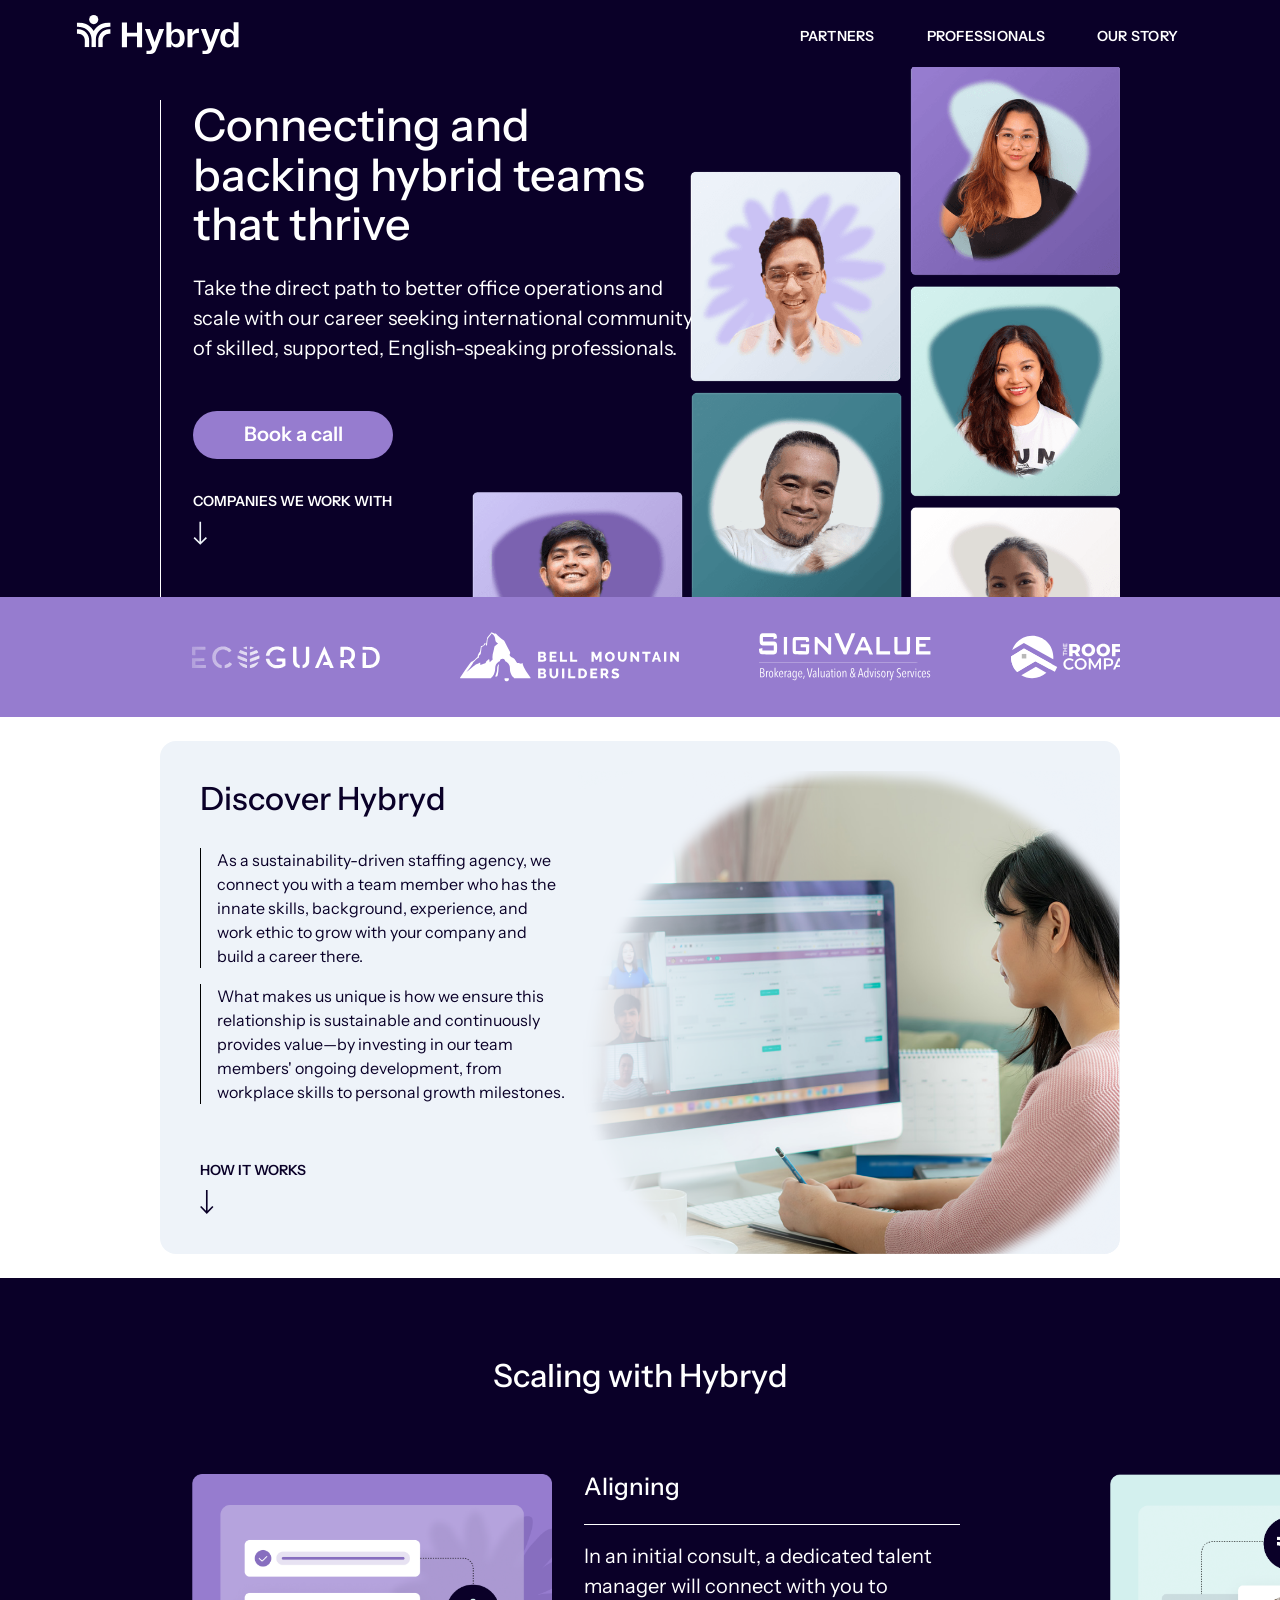
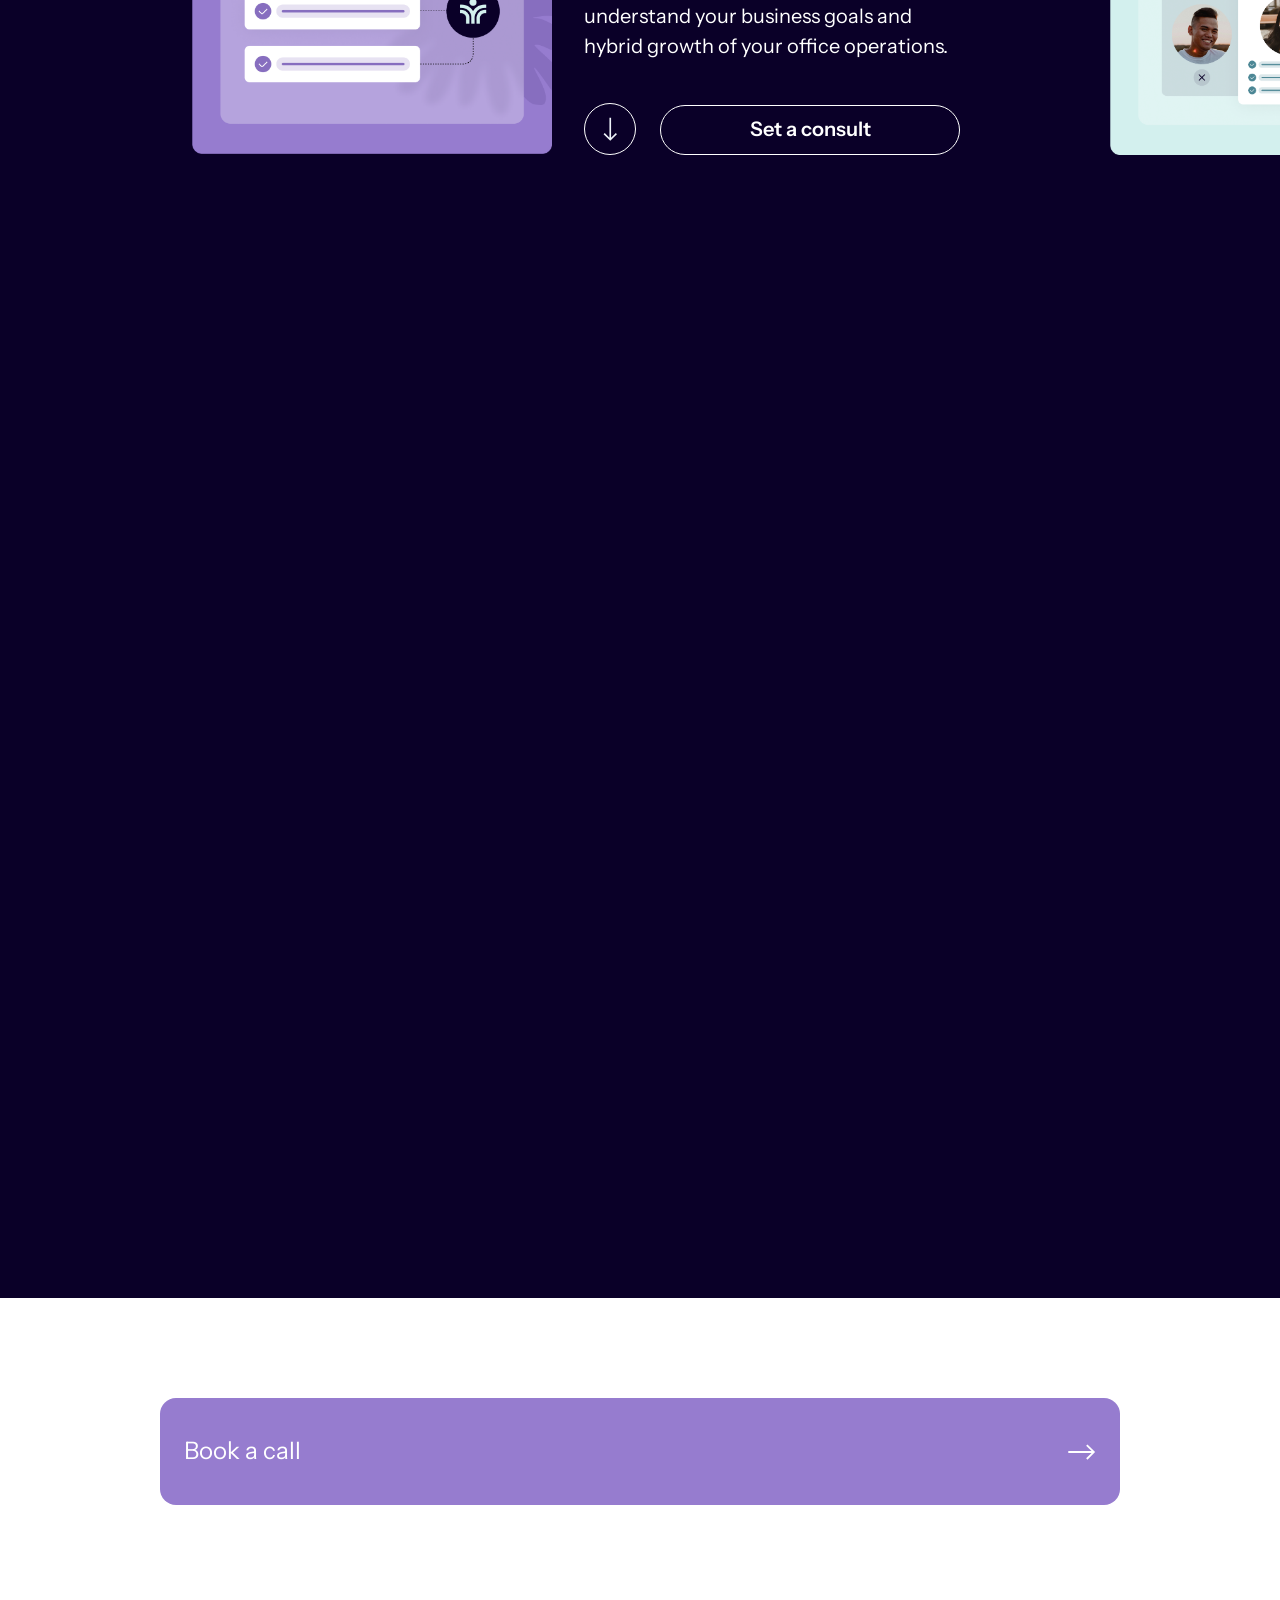
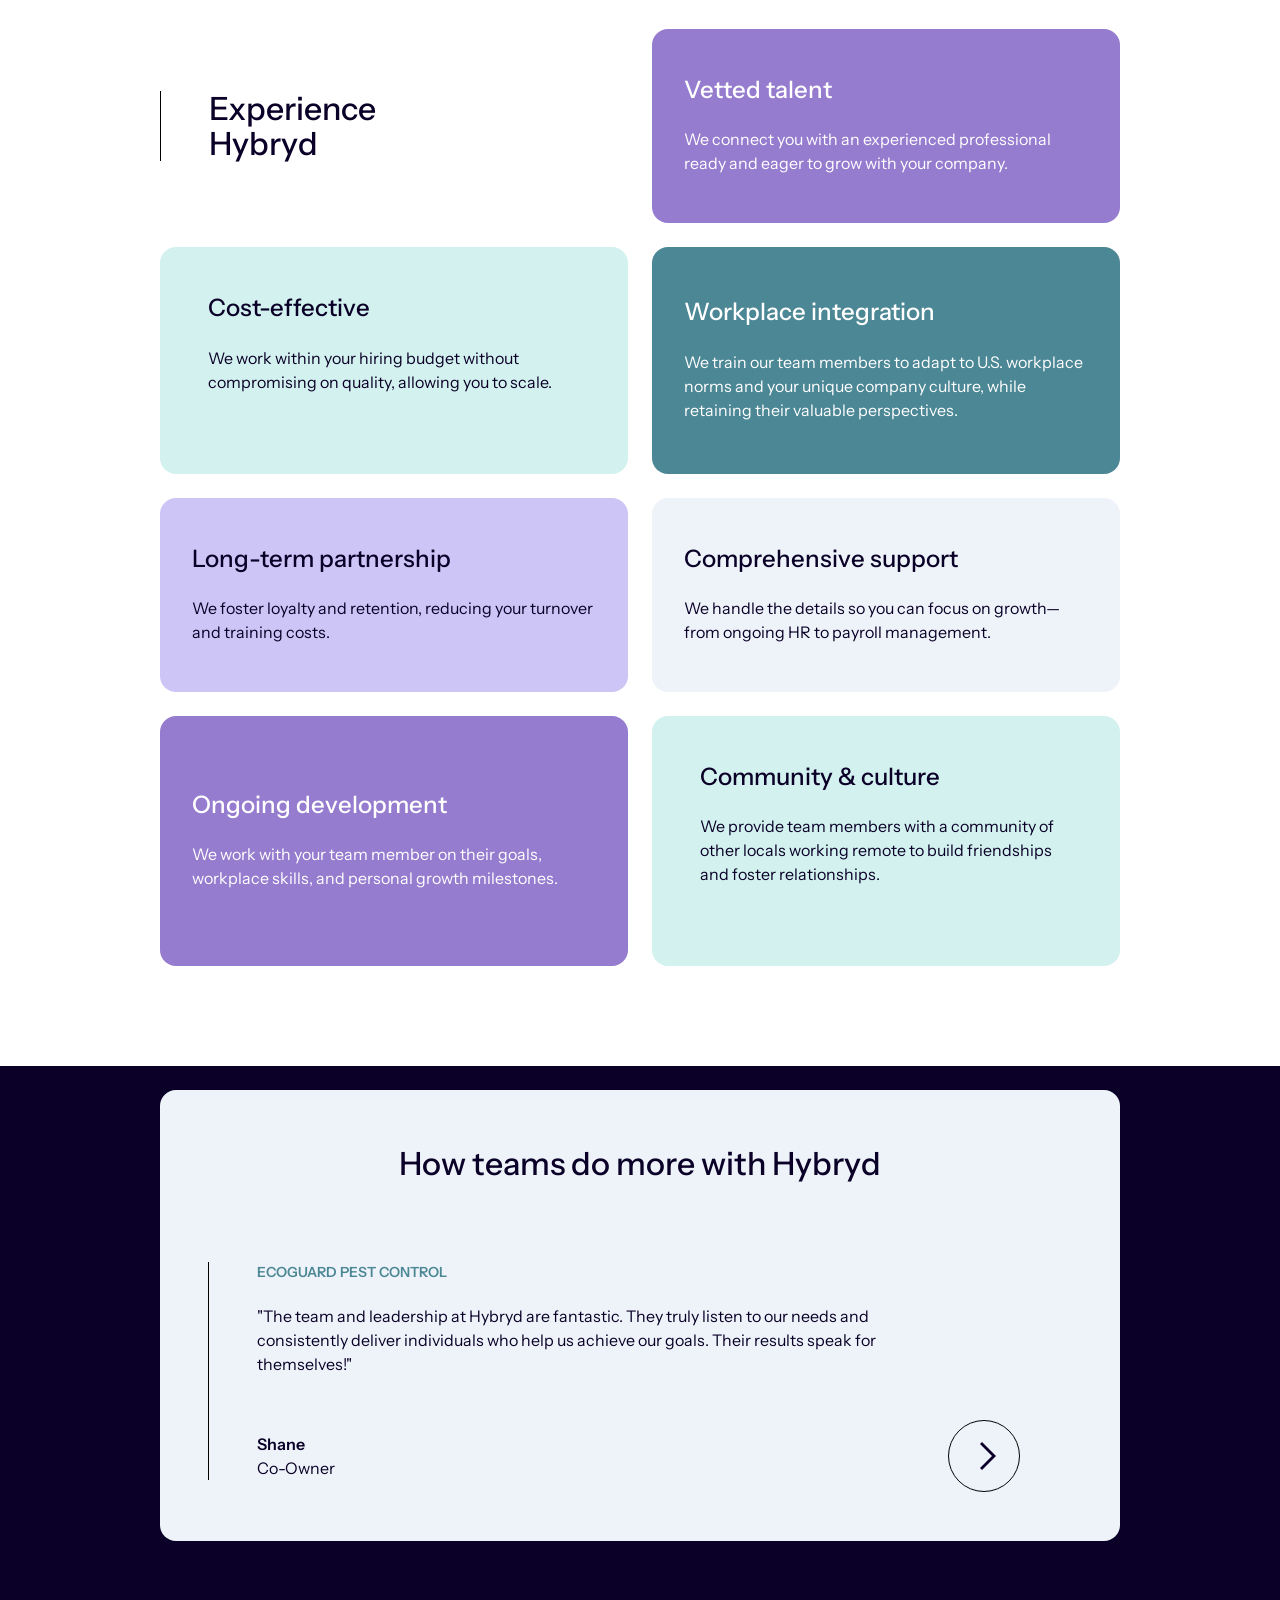
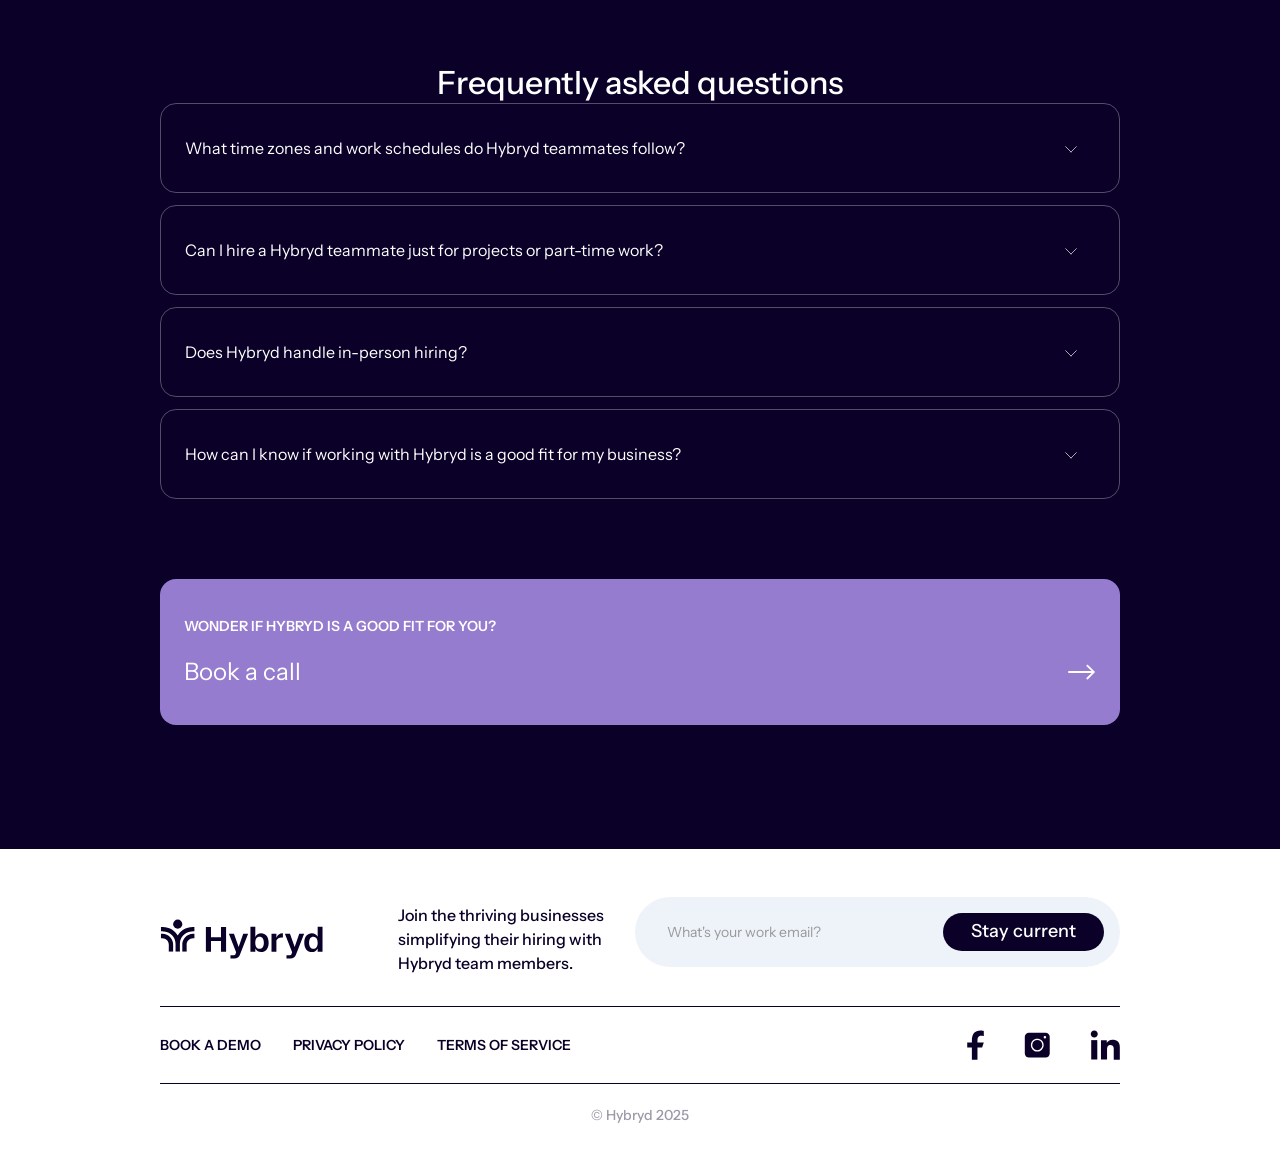
==== commit 1cd02322: "SEO phase 1: titles, descriptions, Open Graph, JSON-LD schema, alt text, crawlable roles/industries," ====
--- a/index.html
+++ b/index.html
@@ -1,4 +1,4 @@
-<!DOCTYPE html><html lang="en"><head><meta charset="utf-8"/><title>Hybryd | Connecting and backing hybrid teams that thrive</title><link rel="canonical" href="https://www.hirehybryd.com/"/><meta content="Take the direct path to better office operations and scale with our international community of skilled, supported, English-speaking professionals." name="description"/><meta content="width=device-width, initial-scale=1" name="viewport"/><link href="/css/site.css" rel="stylesheet" type="text/css" crossorigin="anonymous"/><link href="https://fonts.googleapis.com" rel="preconnect"/><link href="https://fonts.gstatic.com" rel="preconnect" crossorigin="anonymous"/><link href="https://fonts.googleapis.com/css2?family=Instrument+Sans:wght@300;400;500;600;700&display=swap" rel="stylesheet"><script type="text/javascript">!function(o,c){var n=c.documentElement,t=" w-mod-";n.className+=t+"js",("ontouchstart"in o||o.DocumentTouch&&c instanceof DocumentTouch)&&(n.className+=t+"touch")}(window,document);</script><link href="/images/group-119.png" rel="shortcut icon" type="image/x-icon"/><link href="/images/logo-group-120.png" rel="apple-touch-icon"/></head><body><div data-animation="default" data-collapse="medium" data-duration="400" data-easing="ease" data-easing2="ease" role="banner" class="navigation w-nav"><div class="container"><div class="navbar-wrapper"><a href="/" aria-current="page" class="home-link w-nav-brand w--current"><img loading="lazy" src="/images/hybryd-logo-white.svg" alt="" class="image-61"/></a><nav role="navigation" class="nav-menu-wrapper w-nav-menu"><ul role="list" class="nav-menu-two w-list-unstyled"><li class="list-item nav-spacing"><a href="/partners" class="nav-link">PARTNERS</a></li><li class="nav-spacing"><a href="/professionals" class="nav-link">PROFESSIONALS</a></li><li><a href="/our-story" class="nav-link">OUR STORY</a></li><li class="mobile-margin-top-10 hidden"><a href="#" class="button-primary w-button">Get Started</a></li></ul></nav><div class="menu-button w-nav-button"><div class="icon w-icon-nav-menu"></div></div></div></div></div><section class="section-hero"><div class="w-layout-blockcontainer container-xxlarge w-container"><div id="w-node-_49ed3984-7219-e3ab-6fcc-650c0138a57e-6b13a2c2" class="w-layout-layout quick-stack wf-layout-layout"><div class="w-layout-cell"><div class="block-header-copy gap-48"><h1 class="copy-white margin-bottom-24px">Connecting and backing hybrid teams that thrive</h1><h4 class="copy-white margin-bottom-48px">Take the direct path to better office operations and scale with our career seeking international community of skilled, supported, English-speaking professionals.</h4><div class="margin-bottom-32px"><a href="https://api.leadconnectorhq.com/widget/booking/mN3F1LEz2Q5n6eoMMfK2" target="_blank" class="button w-button">Book a call</a></div><div class="div-block-81"><h6 class="copy-eyebrow copy-white margin-bottom-12px">Companies we work with</h6><img loading="lazy" src="/images/arrow-down-white.svg" alt="" class="image margin-bottom-52px"/></div></div></div><div class="w-layout-cell cell-4"><img src="/images/hero-img.png" loading="lazy" sizes="(max-width: 767px) 100vw, (max-width: 991px) 728px, 940px" srcset="/images/hero-img-p-500.png 500w, /images/hero-img-p-800.png 800w, /images/hero-img-p-1080.png 1080w, /images/hero-img-p-1600.png 1600w, /images/hero-img-p-2000.png 2000w, /images/hero-img.png 2467w" alt="" class="image-6"/></div></div></div></section><div class="logo-carousel"><div class="carousel-container"><div class="logo-container"><img loading="lazy" src="/images/ecoguard.svg" alt="" class="logo-image"/><img loading="lazy" src="/images/bell-mountain.svg" alt="" class="logo-image"/><img loading="lazy" src="/images/signvalue.svg" alt="" class="logo-image"/><img loading="lazy" src="/images/roofing.svg" alt="" class="logo-image"/><img loading="lazy" src="/images/mountain-vista.svg" alt="" class="logo-image"/><img loading="lazy" src="/images/precision.svg" alt="" class="logo-image"/></div><div class="div-block-13"></div></div></div><section class="section-tile"><div id="w-node-_43569548-c034-1009-eb2c-73192a4feb31-6b13a2c2" class="w-layout-layout quick-stack-2 wf-layout-layout"><div class="w-layout-cell padding-side-40px padding-vertical-72px"><div><h2 class="margin-bottom-32px">Discover Hybryd</h2><h5 class="line-left-16px margin-bottom-16px">As a sustainability-driven staffing agency, we connect you with a team member who has the innate skills, background, experience, and work ethic to grow with your company and build a career there. </h5><h5 class="line-left-16px margin-bottom-56px">What makes us unique is how we ensure this relationship is sustainable and continuously provides value—by investing in our team members&#x27; ongoing development, from workplace skills to personal growth milestones.</h5><div class="div-block-82"><h6 class="copy-eyebrow margin-bottom-12px">How it works</h6><img loading="lazy" src="/images/arrow-down-black.svg" alt="" class="image"/></div></div></div><div class="w-layout-cell cell"><div class="div-block-83"><img sizes="(max-width: 969px) 100vw, 969px" srcset="/images/mask-group-p-500.png 500w, /images/mask-group-p-800.png 800w, /images/mask-group.png 969w" alt="" src="/images/mask-group.png" loading="lazy" class="image-64"/></div></div></div></section><div class="horizontal-scroll"><div data-w-id="80e45f96-6be5-6218-7632-51234af08112" class="section expand"><div class="container-2 sticky"><div class="wrapper"><h2 class="copy-white copy-centered padding-bottom-80px">Scaling with Hybryd</h2><div class="c-scrolling-content"><div class="_w-scrolling-content"><div class="c-scroll-track"><div class="scroll-card"><div class="div-block-27"><div id="w-node-_64803aa1-fdc2-1acd-c1a5-d864c9edbc29-6b13a2c2" class="w-layout-layout quick-stack-4 wf-layout-layout"><div class="w-layout-cell cell-14"><div class="div-block-84"><img sizes="(max-width: 1141px) 100vw, 1141px" srcset="/images/aligning-img-p-500.png 500w, /images/aligning-img-p-800.png 800w, /images/aligning-img-p-1080.png 1080w, /images/aligning-img.png 1141w" alt="" src="/images/aligning-img.png" loading="lazy" class="image-69"/></div></div><div class="w-layout-cell cell-3"><div class="div-block-17 mobile-centered"><div class="div-block-26"><h3 class="copy-white padding-bottom-24px underline mobile-centered">Aligning</h3><h4 class="copy-white padding-top-16px mobile-centered">In an initial consult, a dedicated talent manager will connect with you to understand your business goals and hybrid growth of your office operations.</h4></div><div class="div-block-19 mobile-hidden"><a href="#experience-section" class="link-block arrow-button mobile-hidden w-inline-block"><img loading="lazy" src="/images/arrow-down-white.svg" alt="" class="image-5"/></a><a href="https://api.leadconnectorhq.com/widget/booking/mN3F1LEz2Q5n6eoMMfK2" target="_blank" class="button button-secondary w-button">Set a consult</a></div></div></div></div></div></div><div class="scroll-card"><div><div id="w-node-b29d932d-53f8-56cc-4a3b-291a9212424f-6b13a2c2" class="w-layout-layout quick-stack-4 wf-layout-layout"><div class="w-layout-cell cell-15"><div class="div-block-85"><img sizes="(max-width: 1141px) 100vw, 1141px" srcset="/images/group-72-p-500.png 500w, /images/group-72-p-800.png 800w, /images/group-72-p-1080.png 1080w, /images/group-72.png 1141w" alt="" src="/images/group-72.png" loading="lazy" class="image-70"/></div></div><div class="w-layout-cell cell-3"><div class="div-block-17 mobile-centered"><div class="div-block-26 mobile-centered"><h3 class="copy-white padding-bottom-24px underline mobile-centered">Scouting</h3><h4 class="copy-white padding-top-16px">Next, your talent manager contacts, vets, and recommends the skilled professional who matches your business needs and unique company culture.</h4></div><div class="div-block-19 mobile-hidden"><a href="#experience-section" class="link-block arrow-button w-inline-block"><img loading="lazy" src="/images/arrow-down-white.svg" alt="" class="image-5"/></a><a href="https://api.leadconnectorhq.com/widget/booking/mN3F1LEz2Q5n6eoMMfK2" target="_blank" class="button button-secondary w-button">Set a consult</a></div></div></div></div></div></div><div class="scroll-card"><div><div id="w-node-_1861c74b-e054-a5c8-40ad-f168a3a03a10-6b13a2c2" class="w-layout-layout quick-stack-4 wf-layout-layout"><div class="w-layout-cell cell-16"><div class="div-block-86"><img sizes="(max-width: 1141px) 100vw, 1141px" srcset="/images/group-117-p-500.png 500w, /images/group-117-p-800.png 800w, /images/group-117-p-1080.png 1080w, /images/group-117.png 1141w" alt="" src="/images/group-117.png" loading="lazy" class="image-71"/></div></div><div class="w-layout-cell cell-3"><div class="div-block-17 mobile-centered"><div class="div-block-26"><h3 class="copy-white padding-bottom-24px underline mobile-centered">Connecting</h3><h4 class="copy-white padding-top-16px mobile-centered">Your talent manager facilitates a three-way interview process that introduces you to your candidate for final review.</h4></div><div class="div-block-19 mobile-hidden"><a href="#experience-section" class="link-block arrow-button w-inline-block"><img loading="lazy" src="/images/arrow-down-white.svg" alt="" class="image-5"/></a><a href="https://api.leadconnectorhq.com/widget/booking/mN3F1LEz2Q5n6eoMMfK2" target="_blank" class="button button-secondary w-button">Set a consult</a></div></div></div></div></div></div><div class="scroll-card"><div><div id="w-node-ce709f94-5276-db37-1878-b6f16563ba93-6b13a2c2" class="w-layout-layout quick-stack-4 wf-layout-layout"><div class="w-layout-cell cell-17"><div class="div-block-87"><img sizes="(max-width: 1142px) 100vw, 1142px" srcset="/images/group-81-p-500.png 500w, /images/group-81-p-800.png 800w, /images/group-81-p-1080.png 1080w, /images/group-81.png 1142w" alt="" src="/images/group-81.png" loading="lazy" class="image-72"/></div></div><div class="w-layout-cell cell-3"><div class="div-block-17 mobile-centered"><div class="div-block-26"><h3 class="copy-white padding-bottom-24px underline mobile-centered">Thriving</h3><h4 class="copy-white padding-top-16px mobile-centered">Mentored by your talent manager and fostered through community and continuing education, your new team member is empowered to excel at your business.</h4></div><div class="div-block-19"><a href="#experience-section" class="link-block arrow-button mobile-hidden w-inline-block"><img loading="lazy" src="/images/arrow-down-white.svg" alt="" class="image-5"/></a><a href="https://api.leadconnectorhq.com/widget/booking/mN3F1LEz2Q5n6eoMMfK2" target="_blank" class="button button-secondary w-button">Set a consult</a></div></div></div></div></div></div></div></div></div></div></div></div></div><div data-w-id="c47fe68c-19c1-9486-9f7d-49d17a53927f" class="sticky-container hidden"><div class="sticky-wrap"></div></div><a href="https://api.leadconnectorhq.com/widget/booking/mN3F1LEz2Q5n6eoMMfK2" target="_blank" class="link-block-4 margin-top-100px w-inline-block"><section class="cta margin-12px"><div class="w-layout-blockcontainer container-xxlarge padding-24px block w-container"><div class="div-block-14"><h3 class="copy-white copy-regular">Book a call</h3><img loading="lazy" src="/images/arrow-right-white.svg" alt=""/></div></div></section></a><section id="experience-section" class="section-100"><div class="w-layout-blockcontainer container-xxlarge w-container"><div class="w-layout-grid grid-3"><div id="w-node-_43569548-c034-1009-eb2c-73192a4feb6d-6b13a2c2" class="div-block-12"><h2 class="line-left-48px mobile-centered">Experience <br/>Hybryd</h2></div><div class="tile-experience background-lavender"><h3 class="copy-white mobile-centered">Vetted talent</h3><h5 class="copy-white mobile-centered">We connect you with an experienced professional ready and eager to grow with your company.</h5></div><div class="tile-experience background-seafoam"><h3 class="mobile-centered">Cost-effective</h3><h5 class="mobile-centered">We work within your hiring budget without compromising on quality, allowing you to scale.</h5></div><div class="tile-experience background-green"><h3 class="copy-white mobile-centered">Workplace integration</h3><h5 class="copy-white mobile-centered">We train our team members to adapt to U.S. workplace norms your unique company culture, while retaining their valuable perspectives.</h5></div><div class="tile-experience background-light-lavender"><h3 class="mobile-centered">Long-term partnership</h3><h5 class="mobile-centered">We foster loyalty and retention, reducing your turnover and training costs.</h5></div><div class="tile-experience background-gray"><h3 class="mobile-centered">Comprehensive support</h3><h5 class="mobile-centered">We handle the details so you can focus on growth—from ongoing HR to payroll management.</h5></div><div class="tile-experience background-lavender"><h3 class="copy-white mobile-centered">Ongoing development</h3><h5 class="copy-white mobile-centered">We work with your team member on their goals, workplace skills, and personal growth milestones.</h5></div><div class="tile-experience background-seafoam"><h3 class="mobile-centered">Community &amp; culture</h3><h5 class="mobile-centered">We provide team members with a community other locals working remote to build friendships and foster relationships.</h5></div></div></div></section><section class="background-dark padding-24px"><section class="section-do-more-tile"><div class="w-layout-blockcontainer container-xxlarge w-container"><h2 class="margin-bottom-100px mobile-centered">How teams do more with Hybryd</h2><div data-delay="4000" data-animation="slide" class="slider w-slider" data-autoplay="true" data-easing="ease" data-hide-arrows="false" data-disable-swipe="false" data-autoplay-limit="0" data-nav-spacing="0" data-duration="500" data-infinite="true"><div class="mask w-slider-mask"><div class="slide w-slide"><div class="carousel-review-single"><div class="div-block-21"><h5 class="copy-eyebrow copy-green margin-bottom-40px">Ecoguard Pest Control</h5><h5 class="margin-bottom-40px hidden">Party and event rental software</h5><h5 class="copy-regular margin-bottom-140px">&quot;The team and leadership at Hybryd are fantastic. They truly listen to our needs and consistently deliver individuals who help us achieve our goals. Their results speak for themselves!&quot;</h5></div><div><h5 class="copy-semibold">Shane</h5><h5>Co-Owner</h5></div></div></div><div class="slide w-slide"><div class="carousel-review-single"><div class="div-block-21"><h5 class="copy-eyebrow copy-green margin-bottom-40px">Rentkit</h5><h5 class="margin-bottom-40px hidden">Party and event rental software</h5><h5 class="copy-regular margin-bottom-140px">&quot;We&#x27;ve relied on Hybryd for over a year to provide top-tier customer support and training talent. Their commitment to employee development and finding individuals who excel in their roles is unmatched. This approach has been vital for our growing business, and I highly recommend Hybryd to companies seeking exceptional, adaptable team members.&quot;</h5></div><div><h5 class="copy-semibold">Joe</h5><h5>CoFounder and CEO</h5></div></div></div><div class="slide w-slide"><div class="carousel-review-single"><div class="div-block-21"><h5 class="copy-eyebrow copy-green margin-bottom-40px">The Roofing Company</h5><h5 class="margin-bottom-40px hidden">Party and event rental software</h5><h5 class="copy-regular margin-bottom-140px">&quot;Hiring through Hybryd was an easy decision. They vetted and presented excellent candidates who joined our team seamlessly. We’re very happy with the quality Hybryd offers and highly recommend them!&quot;</h5></div><div><h5 class="copy-semibold">Alleen</h5><h5>Office Manager</h5></div></div></div><div class="slide w-slide"><div class="carousel-review-single"><div class="div-block-21"><h5 class="copy-eyebrow copy-green margin-bottom-40px">Max Estimates</h5><h5 class="margin-bottom-40px hidden">Party and event rental software</h5><h5 class="copy-regular margin-bottom-140px">&quot;Hybrd goes above and beyond to deliver exceptional staffing solutions tailored to your needs. Their professionalism and ability to match the right candidates with the right roles make the hiring process effortless. I’ve seen firsthand the positive impact their expertise brings and wholeheartedly recommend them!&quot;</h5></div><div><h5 class="copy-semibold">Tyler</h5><h5>Owner</h5></div></div></div><div class="slide w-slide"><div class="carousel-review-single"><div class="div-block-21"><h5 class="copy-eyebrow copy-green margin-bottom-40px">Mount Vista Dental</h5><h5 class="margin-bottom-40px hidden">Party and event rental software</h5><h5 class="copy-regular margin-bottom-140px">&quot;We’ve been using Hybryd for about a year to manage remote tasks like calls, insurance matters, and accounts receivable. The employee is professional, personable, and organized, helping us save on labor costs while delivering better results.&quot;</h5></div><div><h5 class="copy-semibold">Michael</h5><h5>CFO</h5></div></div></div></div><div class="hidden w-slider-arrow-left"><div class="w-icon-slider-left"></div></div><div class="right-arrow w-slider-arrow-right"><div class="icon-3 w-icon-slider-right"></div></div><div class="slide-nav hidden w-slider-nav"></div></div></div></section></section><section class="section-100 background-dark"><div class="w-layout-blockcontainer container-xxlarge padding-12px w-container"><h2 class="copy-white margin-bottom-52px mobile-centered">Frequently asked questions</h2><div class="w-layout-grid grid-one-column margin-bottom-100px"><div data-delay="0" data-hover="false" class="faq-item w-dropdown"><div class="faq-toggle w-dropdown-toggle"><div class="faq-title-wrapper"><h5 class="copy-white faq-question">What time zones and work schedules do Hybryd teammates follow?</h5><div class="faq-icon-square"><div class="faq-arrow w-embed"><svg width="64" height="64" viewBox="0 0 24 24" xmlns="http://www.w3.org/2000/svg">
+<!DOCTYPE html><html lang="en"><head><meta charset="utf-8"/><title>Hybryd | Remote Staffing Agency for Office, Admin &amp; Customer Support Teams</title><meta property="og:type" content="website"/><meta property="og:site_name" content="Hybryd"/><meta property="og:locale" content="en_US"/><meta property="og:url" content="https://www.hirehybryd.com/"/><meta property="og:title" content="Hybryd | Remote Staffing Agency for Office, Admin &amp; Customer Support Teams"/><meta property="og:description" content="Hybryd is a remote staffing agency that connects U.S. small businesses with vetted, full-time international professionals for office operations, customer support, and admin. We handle HR and payroll, and invest in retention so your team members stay."/><meta property="og:image" content="https://www.hirehybryd.com/images/og-image.png"/><meta property="og:image:width" content="1200"/><meta property="og:image:height" content="630"/><meta property="og:image:alt" content="Hybryd: remote team members who stay and grow with you"/><meta name="twitter:card" content="summary_large_image"/><meta name="twitter:title" content="Hybryd | Remote Staffing Agency for Office, Admin &amp; Customer Support Teams"/><meta name="twitter:description" content="Hybryd is a remote staffing agency that connects U.S. small businesses with vetted, full-time international professionals for office operations, customer support, and admin. We handle HR and payroll, and invest in retention so your team members stay."/><meta name="twitter:image" content="https://www.hirehybryd.com/images/og-image.png"/><link rel="canonical" href="https://www.hirehybryd.com/"/><meta content="Hybryd is a remote staffing agency that connects U.S. small businesses with vetted, full-time international professionals for office operations, customer support, and admin. We handle HR and payroll, and invest in retention so your team members stay." name="description"/><meta content="width=device-width, initial-scale=1" name="viewport"/><link href="/css/site.css" rel="stylesheet" type="text/css" crossorigin="anonymous"/><link href="https://fonts.googleapis.com" rel="preconnect"/><link href="https://fonts.gstatic.com" rel="preconnect" crossorigin="anonymous"/><link href="https://fonts.googleapis.com/css2?family=Instrument+Sans:wght@300;400;500;600;700&display=swap" rel="stylesheet"><script type="text/javascript">!function(o,c){var n=c.documentElement,t=" w-mod-";n.className+=t+"js",("ontouchstart"in o||o.DocumentTouch&&c instanceof DocumentTouch)&&(n.className+=t+"touch")}(window,document);</script><link href="/images/group-119.png" rel="shortcut icon" type="image/x-icon"/><link href="/images/logo-group-120.png" rel="apple-touch-icon"/><script type="application/ld+json">{"@context": "https://schema.org", "@graph": [{"@type": "Organization", "@id": "https://www.hirehybryd.com/#organization", "name": "Hybryd", "legalName": "Hybryd LLC", "url": "https://www.hirehybryd.com/", "logo": {"@type": "ImageObject", "url": "https://www.hirehybryd.com/images/logo-group-120.png"}, "image": "https://www.hirehybryd.com/images/og-image.png", "description": "Remote staffing agency connecting U.S. small businesses with vetted, full-time international professionals for office operations, customer support, and administrative roles.", "foundingDate": "2023", "founder": {"@type": "Person", "name": "Russell Mathias"}, "address": {"@type": "PostalAddress", "streetAddress": "412 W Rivers Edge Dr", "addressLocality": "Provo", "addressRegion": "UT", "postalCode": "84604", "addressCountry": "US"}, "areaServed": "US", "email": "team@hirehybryd.com", "sameAs": ["https://www.facebook.com/profile.php?id=61556228158531", "https://www.instagram.com/hirehybryd/", "https://www.linkedin.com/company/hire-hybryd/"]}, {"@type": "WebSite", "@id": "https://www.hirehybryd.com/#website", "url": "https://www.hirehybryd.com/", "name": "Hybryd", "publisher": {"@id": "https://www.hirehybryd.com/#organization"}}, {"@type": "FAQPage", "mainEntity": [{"@type": "Question", "name": "What time zones and work schedules do Hybryd teammates follow?", "acceptedAnswer": {"@type": "Answer", "text": "All Hybryd teammates work within the same time zone and schedule as your in-person hires, ensuring seamless integration into your team."}}, {"@type": "Question", "name": "Can I hire a Hybryd teammate just for projects or part-time work?", "acceptedAnswer": {"@type": "Answer", "text": "Hybryd prioritizes full-time placements. Project-based or part-time placements often lead to less favorable experiences for both the individual and the business, so we focus on building long-term teams."}}, {"@type": "Question", "name": "Does Hybryd handle in-person hiring?", "acceptedAnswer": {"@type": "Answer", "text": "No. Hybryd specializes in providing remote international teammates to help scale your office operations efficiently."}}, {"@type": "Question", "name": "How can I know if working with Hybryd is a good fit for my business?", "acceptedAnswer": {"@type": "Answer", "text": "Schedule an alignment meeting with us. We will answer your questions and give you candid feedback on whether Hybryd is a good match and the right timing for your company."}}]}]}</script></head><body><div data-animation="default" data-collapse="medium" data-duration="400" data-easing="ease" data-easing2="ease" role="banner" class="navigation w-nav"><div class="container"><div class="navbar-wrapper"><a href="/" aria-current="page" class="home-link w-nav-brand w--current"><img alt="Hybryd logo" loading="lazy" src="/images/hybryd-logo-white.svg" class="image-61"/></a><nav role="navigation" class="nav-menu-wrapper w-nav-menu"><ul role="list" class="nav-menu-two w-list-unstyled"><li class="list-item nav-spacing"><a href="/partners" class="nav-link">PARTNERS</a></li><li class="nav-spacing"><a href="/professionals" class="nav-link">PROFESSIONALS</a></li><li><a href="/our-story" class="nav-link">OUR STORY</a></li><li class="mobile-margin-top-10 hidden"><a href="#" class="button-primary w-button">Get Started</a></li></ul></nav><div class="menu-button w-nav-button"><div class="icon w-icon-nav-menu"></div></div></div></div></div><section class="section-hero"><div class="w-layout-blockcontainer container-xxlarge w-container"><div id="w-node-_49ed3984-7219-e3ab-6fcc-650c0138a57e-6b13a2c2" class="w-layout-layout quick-stack wf-layout-layout"><div class="w-layout-cell"><div class="block-header-copy gap-48"><h1 class="copy-white margin-bottom-24px">Connecting and backing hybrid teams that thrive</h1><h4 class="copy-white margin-bottom-48px">Take the direct path to better office operations and scale with our career seeking international community of skilled, supported, English-speaking professionals.</h4><div class="margin-bottom-32px"><a href="https://api.leadconnectorhq.com/widget/booking/mN3F1LEz2Q5n6eoMMfK2" target="_blank" class="button w-button">Book a call</a></div><div class="div-block-81"><h6 class="copy-eyebrow copy-white margin-bottom-12px">Companies we work with</h6><img loading="lazy" src="/images/arrow-down-white.svg" alt="" class="image margin-bottom-52px"/></div></div></div><div class="w-layout-cell cell-4"><img alt="Collage of Hybryd remote team members smiling in video call portraits" src="/images/hero-img.png" loading="lazy" sizes="(max-width: 767px) 100vw, (max-width: 991px) 728px, 940px" srcset="/images/hero-img-p-500.png 500w, /images/hero-img-p-800.png 800w, /images/hero-img-p-1080.png 1080w, /images/hero-img-p-1600.png 1600w, /images/hero-img-p-2000.png 2000w, /images/hero-img.png 2467w" class="image-6"/></div></div></div></section><div class="logo-carousel"><div class="carousel-container"><div class="logo-container"><img alt="Ecoguard Pest Control logo" loading="lazy" src="/images/ecoguard.svg" class="logo-image"/><img alt="Bell Mountain Builders logo" loading="lazy" src="/images/bell-mountain.svg" class="logo-image"/><img alt="SignValue logo" loading="lazy" src="/images/signvalue.svg" class="logo-image"/><img alt="The Roofing Company logo" loading="lazy" src="/images/roofing.svg" class="logo-image"/><img alt="Mountain Vista Dental logo" loading="lazy" src="/images/mountain-vista.svg" class="logo-image"/><img alt="Precision logo" loading="lazy" src="/images/precision.svg" class="logo-image"/></div><div class="div-block-13"></div></div></div><section class="section-tile"><div id="w-node-_43569548-c034-1009-eb2c-73192a4feb31-6b13a2c2" class="w-layout-layout quick-stack-2 wf-layout-layout"><div class="w-layout-cell padding-side-40px padding-vertical-72px"><div><h2 class="margin-bottom-32px">Discover Hybryd</h2><h5 class="line-left-16px margin-bottom-16px">As a sustainability-driven staffing agency, we connect you with a team member who has the innate skills, background, experience, and work ethic to grow with your company and build a career there. </h5><h5 class="line-left-16px margin-bottom-56px">What makes us unique is how we ensure this relationship is sustainable and continuously provides value—by investing in our team members&#x27; ongoing development, from workplace skills to personal growth milestones.</h5><div class="div-block-82"><h6 class="copy-eyebrow margin-bottom-12px">How it works</h6><img loading="lazy" src="/images/arrow-down-black.svg" alt="" class="image"/></div></div></div><div class="w-layout-cell cell"><div class="div-block-83"><img alt="Remote professional working at a desktop computer in a video meeting" sizes="(max-width: 969px) 100vw, 969px" srcset="/images/mask-group-p-500.png 500w, /images/mask-group-p-800.png 800w, /images/mask-group.png 969w" src="/images/mask-group.png" loading="lazy" class="image-64"/></div></div></div></section><div class="horizontal-scroll"><div data-w-id="80e45f96-6be5-6218-7632-51234af08112" class="section expand"><div class="container-2 sticky"><div class="wrapper"><h2 class="copy-white copy-centered padding-bottom-80px">Scaling with Hybryd</h2><div class="c-scrolling-content"><div class="_w-scrolling-content"><div class="c-scroll-track"><div class="scroll-card"><div class="div-block-27"><div id="w-node-_64803aa1-fdc2-1acd-c1a5-d864c9edbc29-6b13a2c2" class="w-layout-layout quick-stack-4 wf-layout-layout"><div class="w-layout-cell cell-14"><div class="div-block-84"><img alt="Illustration of a checklist being aligned with Hybryd during the initial consult" sizes="(max-width: 1141px) 100vw, 1141px" srcset="/images/aligning-img-p-500.png 500w, /images/aligning-img-p-800.png 800w, /images/aligning-img-p-1080.png 1080w, /images/aligning-img.png 1141w" src="/images/aligning-img.png" loading="lazy" class="image-69"/></div></div><div class="w-layout-cell cell-3"><div class="div-block-17 mobile-centered"><div class="div-block-26"><h3 class="copy-white padding-bottom-24px underline mobile-centered">Aligning</h3><h4 class="copy-white padding-top-16px mobile-centered">In an initial consult, a dedicated talent manager will connect with you to understand your business goals and hybrid growth of your office operations.</h4></div><div class="div-block-19 mobile-hidden"><a href="#experience-section" class="link-block arrow-button mobile-hidden w-inline-block"><img loading="lazy" src="/images/arrow-down-white.svg" alt="" class="image-5"/></a><a href="https://api.leadconnectorhq.com/widget/booking/mN3F1LEz2Q5n6eoMMfK2" target="_blank" class="button button-secondary w-button">Set a consult</a></div></div></div></div></div></div><div class="scroll-card"><div><div id="w-node-b29d932d-53f8-56cc-4a3b-291a9212424f-6b13a2c2" class="w-layout-layout quick-stack-4 wf-layout-layout"><div class="w-layout-cell cell-15"><div class="div-block-85"><img alt="Illustration of Hybryd scouting and vetting candidates to find the right match" sizes="(max-width: 1141px) 100vw, 1141px" srcset="/images/group-72-p-500.png 500w, /images/group-72-p-800.png 800w, /images/group-72-p-1080.png 1080w, /images/group-72.png 1141w" src="/images/group-72.png" loading="lazy" class="image-70"/></div></div><div class="w-layout-cell cell-3"><div class="div-block-17 mobile-centered"><div class="div-block-26 mobile-centered"><h3 class="copy-white padding-bottom-24px underline mobile-centered">Scouting</h3><h4 class="copy-white padding-top-16px">Next, your talent manager contacts, vets, and recommends the skilled professional who matches your business needs and unique company culture.</h4></div><div class="div-block-19 mobile-hidden"><a href="#experience-section" class="link-block arrow-button w-inline-block"><img loading="lazy" src="/images/arrow-down-white.svg" alt="" class="image-5"/></a><a href="https://api.leadconnectorhq.com/widget/booking/mN3F1LEz2Q5n6eoMMfK2" target="_blank" class="button button-secondary w-button">Set a consult</a></div></div></div></div></div></div><div class="scroll-card"><div><div id="w-node-_1861c74b-e054-a5c8-40ad-f168a3a03a10-6b13a2c2" class="w-layout-layout quick-stack-4 wf-layout-layout"><div class="w-layout-cell cell-16"><div class="div-block-86"><img alt="Illustration of the Hybryd three-way interview: introduction and final interview between you, the candidate, and Hybryd" sizes="(max-width: 1141px) 100vw, 1141px" srcset="/images/group-117-p-500.png 500w, /images/group-117-p-800.png 800w, /images/group-117-p-1080.png 1080w, /images/group-117.png 1141w" src="/images/group-117.png" loading="lazy" class="image-71"/></div></div><div class="w-layout-cell cell-3"><div class="div-block-17 mobile-centered"><div class="div-block-26"><h3 class="copy-white padding-bottom-24px underline mobile-centered">Connecting</h3><h4 class="copy-white padding-top-16px mobile-centered">Your talent manager facilitates a three-way interview process that introduces you to your candidate for final review.</h4></div><div class="div-block-19 mobile-hidden"><a href="#experience-section" class="link-block arrow-button w-inline-block"><img loading="lazy" src="/images/arrow-down-white.svg" alt="" class="image-5"/></a><a href="https://api.leadconnectorhq.com/widget/booking/mN3F1LEz2Q5n6eoMMfK2" target="_blank" class="button button-secondary w-button">Set a consult</a></div></div></div></div></div></div><div class="scroll-card"><div><div id="w-node-ce709f94-5276-db37-1878-b6f16563ba93-6b13a2c2" class="w-layout-layout quick-stack-4 wf-layout-layout"><div class="w-layout-cell cell-17"><div class="div-block-87"><img alt="Illustration of a Hybryd talent manager connected to a candidate, training, and ideas" sizes="(max-width: 1142px) 100vw, 1142px" srcset="/images/group-81-p-500.png 500w, /images/group-81-p-800.png 800w, /images/group-81-p-1080.png 1080w, /images/group-81.png 1142w" src="/images/group-81.png" loading="lazy" class="image-72"/></div></div><div class="w-layout-cell cell-3"><div class="div-block-17 mobile-centered"><div class="div-block-26"><h3 class="copy-white padding-bottom-24px underline mobile-centered">Thriving</h3><h4 class="copy-white padding-top-16px mobile-centered">Mentored by your talent manager and fostered through community and continuing education, your new team member is empowered to excel at your business.</h4></div><div class="div-block-19"><a href="#experience-section" class="link-block arrow-button mobile-hidden w-inline-block"><img loading="lazy" src="/images/arrow-down-white.svg" alt="" class="image-5"/></a><a href="https://api.leadconnectorhq.com/widget/booking/mN3F1LEz2Q5n6eoMMfK2" target="_blank" class="button button-secondary w-button">Set a consult</a></div></div></div></div></div></div></div></div></div></div></div></div></div><div data-w-id="c47fe68c-19c1-9486-9f7d-49d17a53927f" class="sticky-container hidden"><div class="sticky-wrap"></div></div><a href="https://api.leadconnectorhq.com/widget/booking/mN3F1LEz2Q5n6eoMMfK2" target="_blank" class="link-block-4 margin-top-100px w-inline-block"><section class="cta margin-12px"><div class="w-layout-blockcontainer container-xxlarge padding-24px block w-container"><div class="div-block-14"><h3 class="copy-white copy-regular">Book a call</h3><img loading="lazy" src="/images/arrow-right-white.svg" alt=""/></div></div></section></a><section id="experience-section" class="section-100"><div class="w-layout-blockcontainer container-xxlarge w-container"><div class="w-layout-grid grid-3"><div id="w-node-_43569548-c034-1009-eb2c-73192a4feb6d-6b13a2c2" class="div-block-12"><h2 class="line-left-48px mobile-centered">Experience <br/>Hybryd</h2></div><div class="tile-experience background-lavender"><h3 class="copy-white mobile-centered">Vetted talent</h3><h5 class="copy-white mobile-centered">We connect you with an experienced professional ready and eager to grow with your company.</h5></div><div class="tile-experience background-seafoam"><h3 class="mobile-centered">Cost-effective</h3><h5 class="mobile-centered">We work within your hiring budget without compromising on quality, allowing you to scale.</h5></div><div class="tile-experience background-green"><h3 class="copy-white mobile-centered">Workplace integration</h3><h5 class="copy-white mobile-centered">We train our team members to adapt to U.S. workplace norms and your unique company culture, while retaining their valuable perspectives.</h5></div><div class="tile-experience background-light-lavender"><h3 class="mobile-centered">Long-term partnership</h3><h5 class="mobile-centered">We foster loyalty and retention, reducing your turnover and training costs.</h5></div><div class="tile-experience background-gray"><h3 class="mobile-centered">Comprehensive support</h3><h5 class="mobile-centered">We handle the details so you can focus on growth—from ongoing HR to payroll management.</h5></div><div class="tile-experience background-lavender"><h3 class="copy-white mobile-centered">Ongoing development</h3><h5 class="copy-white mobile-centered">We work with your team member on their goals, workplace skills, and personal growth milestones.</h5></div><div class="tile-experience background-seafoam"><h3 class="mobile-centered">Community &amp; culture</h3><h5 class="mobile-centered">We provide team members with a community of other locals working remote to build friendships and foster relationships.</h5></div></div></div></section><section class="background-dark padding-24px"><section class="section-do-more-tile"><div class="w-layout-blockcontainer container-xxlarge w-container"><h2 class="margin-bottom-100px mobile-centered">How teams do more with Hybryd</h2><div data-delay="4000" data-animation="slide" class="slider w-slider" data-autoplay="true" data-easing="ease" data-hide-arrows="false" data-disable-swipe="false" data-autoplay-limit="0" data-nav-spacing="0" data-duration="500" data-infinite="true"><div class="mask w-slider-mask"><div class="slide w-slide"><div class="carousel-review-single"><div class="div-block-21"><h5 class="copy-eyebrow copy-green margin-bottom-40px">Ecoguard Pest Control</h5><h5 class="margin-bottom-40px hidden">Pest control</h5><h5 class="copy-regular margin-bottom-140px">&quot;The team and leadership at Hybryd are fantastic. They truly listen to our needs and consistently deliver individuals who help us achieve our goals. Their results speak for themselves!&quot;</h5></div><div><h5 class="copy-semibold">Shane</h5><h5>Co-Owner</h5></div></div></div><div class="slide w-slide"><div class="carousel-review-single"><div class="div-block-21"><h5 class="copy-eyebrow copy-green margin-bottom-40px">Rentkit</h5><h5 class="margin-bottom-40px hidden">Party and event rental software</h5><h5 class="copy-regular margin-bottom-140px">&quot;We&#x27;ve relied on Hybryd for over a year to provide top-tier customer support and training talent. Their commitment to employee development and finding individuals who excel in their roles is unmatched. This approach has been vital for our growing business, and I highly recommend Hybryd to companies seeking exceptional, adaptable team members.&quot;</h5></div><div><h5 class="copy-semibold">Joe</h5><h5>CoFounder and CEO</h5></div></div></div><div class="slide w-slide"><div class="carousel-review-single"><div class="div-block-21"><h5 class="copy-eyebrow copy-green margin-bottom-40px">The Roofing Company</h5><h5 class="margin-bottom-40px hidden">Roofing contractor</h5><h5 class="copy-regular margin-bottom-140px">&quot;Hiring through Hybryd was an easy decision. They vetted and presented excellent candidates who joined our team seamlessly. We’re very happy with the quality Hybryd offers and highly recommend them!&quot;</h5></div><div><h5 class="copy-semibold">Alleen</h5><h5>Office Manager</h5></div></div></div><div class="slide w-slide"><div class="carousel-review-single"><div class="div-block-21"><h5 class="copy-eyebrow copy-green margin-bottom-40px">Max Estimates</h5><h5 class="margin-bottom-40px hidden">Construction estimating</h5><h5 class="copy-regular margin-bottom-140px">&quot;Hybrd goes above and beyond to deliver exceptional staffing solutions tailored to your needs. Their professionalism and ability to match the right candidates with the right roles make the hiring process effortless. I’ve seen firsthand the positive impact their expertise brings and wholeheartedly recommend them!&quot;</h5></div><div><h5 class="copy-semibold">Tyler</h5><h5>Owner</h5></div></div></div><div class="slide w-slide"><div class="carousel-review-single"><div class="div-block-21"><h5 class="copy-eyebrow copy-green margin-bottom-40px">Mount Vista Dental</h5><h5 class="margin-bottom-40px hidden">Dental practice</h5><h5 class="copy-regular margin-bottom-140px">&quot;We’ve been using Hybryd for about a year to manage remote tasks like calls, insurance matters, and accounts receivable. The employee is professional, personable, and organized, helping us save on labor costs while delivering better results.&quot;</h5></div><div><h5 class="copy-semibold">Michael</h5><h5>CFO</h5></div></div></div></div><div class="hidden w-slider-arrow-left"><div class="w-icon-slider-left"></div></div><div class="right-arrow w-slider-arrow-right"><div class="icon-3 w-icon-slider-right"></div></div><div class="slide-nav hidden w-slider-nav"></div></div></div></section></section><section class="section-100 background-dark"><div class="w-layout-blockcontainer container-xxlarge padding-12px w-container"><h2 class="copy-white margin-bottom-52px mobile-centered">Frequently asked questions</h2><div class="w-layout-grid grid-one-column margin-bottom-100px"><div data-delay="0" data-hover="false" class="faq-item w-dropdown"><div class="faq-toggle w-dropdown-toggle"><div class="faq-title-wrapper"><h5 class="copy-white faq-question">What time zones and work schedules do Hybryd teammates follow?</h5><div class="faq-icon-square"><div class="faq-arrow w-embed"><svg width="64" height="64" viewBox="0 0 24 24" xmlns="http://www.w3.org/2000/svg">
   <path d="M12 15L8 11M16 11L12 15" 
     stroke="#ffffff" 
     stroke-width=".5" 
@@ -22,7 +22,7 @@
     stroke-width=".5" 
     stroke-linecap="round" 
     fill="none"/>
-</svg></div></div></div></div><nav class="faq-content w-dropdown-list"><div class="faq-content-wrapper"><h5 class="copy-white">If you&#x27;re considering Hybryd but are unsure if it’s the right fit, schedule an alignment meeting with us. We’ll answer your questions and provide feedback on whether it’s a good match and the right timing for your company.</h5></div></nav></div></div><div class="cta padding-24px"><a href="https://api.leadconnectorhq.com/widget/booking/mN3F1LEz2Q5n6eoMMfK2" target="_blank" class="link-block-5 w-inline-block"><div class="w-layout-blockcontainer container-xxlarge background-lavender radius-8px hover-dark w-container"><div class="div-block-15"><h5 class="copy-white copy-eyebrow margin-bottom-16px">Wonder if Hybryd Is a good fit for you?</h5><div class="div-block-20"><h3 class="copy-white copy-regular">Book a call</h3><img loading="lazy" src="/images/arrow-right-white.svg" alt=""/></div></div></div></a></div></div></section><section class="section-footer"><div class="w-layout-blockcontainer container-xxlarge w-container"><div class="w-layout-grid grid-2"><div id="w-node-_8f6502e7-a35f-4b46-b234-3cda10ff25cf-10ff25cc" class="div-block-12"><img loading="lazy" src="/images/hybryd-logo-dark.svg" alt=""/></div><div class="div-block-12"><h5 class="copy-medium mobile-centered tablet-left-aligned">Join the thriving businesses simplifying their hiring with Hybryd team members.</h5></div><div id="w-node-_8f6502e7-a35f-4b46-b234-3cda10ff25d4-10ff25cc" class="div-block-22"><div class="w-form"><form id="email-form" name="email-form" data-name="Email Form" method="post" action="https://api.web3forms.com/submit"><input type="hidden" name="access_key" value="WEB3FORMS_ACCESS_KEY"><input type="hidden" name="subject" value="New newsletter signup from hirehybryd.com"><input type="hidden" name="redirect" value="https://www.hirehybryd.com/?subscribed=1"><input type="checkbox" name="botcheck" class="hidden" style="display:none"><div class="div-block-18"><label for="Email-3" class="field-label hidden">What’s your work email?</label><input class="text-field w-input" maxlength="256" name="Email" data-name="Email" placeholder="What&#x27;s your work email?" type="email" id="Email-3" required=""/><div class="div-block-23"><input type="submit" data-wait="Please wait..." class="submit-button w-button" value="Stay current"/></div></div></form><div class="success-message w-form-done"><div class="text-block">Thank you! Your submission has been received!</div></div><div class="error-message w-form-fail"><div class="text-block-2">Please enter a valid email address.</div></div></div></div><div id="w-node-_8f6502e7-a35f-4b46-b234-3cda10ff25e2-10ff25cc" class="lines"><div class="gap-32px padding-44px"><a href="https://api.leadconnectorhq.com/widget/booking/mN3F1LEz2Q5n6eoMMfK2" target="_blank" class="w-inline-block"><h5 class="copy-eyebrow">BOOK A DEMO</h5></a><a href="/privacy-policy" class="w-inline-block"><h5 class="copy-eyebrow">PRIVACY POLICY</h5></a><a href="/terms-of-use" class="w-inline-block"><h5 class="copy-eyebrow">TERMS OF SERVICE</h5></a></div><div class="gap-40px"><a href="https://www.facebook.com/profile.php?id=61556228158531" target="_blank" class="w-inline-block"><img loading="lazy" src="/images/facebook.svg" alt=""/></a><a href="https://www.instagram.com/hirehybryd/" target="_blank" class="w-inline-block"><img loading="lazy" src="/images/instagram.svg" alt=""/></a><a href="https://www.linkedin.com/company/hire-hybryd/" target="_blank" class="w-inline-block"><img loading="lazy" src="/images/linkedin.svg" alt=""/></a></div></div><h6 id="w-node-_8f6502e7-a35f-4b46-b234-3cda10ff25f2-10ff25cc" class="opacity">© Hybryd 2025</h6></div></div></section><script src="/js/jquery-3.5.1.min.js" type="text/javascript" crossorigin="anonymous"></script><script src="/js/webflow.schunk.36b8fb49256177c8.js" type="text/javascript" crossorigin="anonymous"></script><script src="/js/webflow.schunk.f71e4146cdb343d7.js" type="text/javascript" crossorigin="anonymous"></script><script src="/js/webflow.schunk.27f93fd622e542df.js" type="text/javascript" crossorigin="anonymous"></script><script src="/js/webflow.ca6eda7d.2a80a8fcf2a4449d.js" type="text/javascript" crossorigin="anonymous"></script><script>
+</svg></div></div></div></div><nav class="faq-content w-dropdown-list"><div class="faq-content-wrapper"><h5 class="copy-white">If you&#x27;re considering Hybryd but are unsure if it’s the right fit, schedule an alignment meeting with us. We’ll answer your questions and provide feedback on whether it’s a good match and the right timing for your company.</h5></div></nav></div></div><div class="cta padding-24px"><a href="https://api.leadconnectorhq.com/widget/booking/mN3F1LEz2Q5n6eoMMfK2" target="_blank" class="link-block-5 w-inline-block"><div class="w-layout-blockcontainer container-xxlarge background-lavender radius-8px hover-dark w-container"><div class="div-block-15"><h5 class="copy-white copy-eyebrow margin-bottom-16px">Wonder if Hybryd Is a good fit for you?</h5><div class="div-block-20"><h3 class="copy-white copy-regular">Book a call</h3><img loading="lazy" src="/images/arrow-right-white.svg" alt=""/></div></div></div></a></div></div></section><section class="section-footer"><div class="w-layout-blockcontainer container-xxlarge w-container"><div class="w-layout-grid grid-2"><div id="w-node-_8f6502e7-a35f-4b46-b234-3cda10ff25cf-10ff25cc" class="div-block-12"><img alt="Hybryd logo" loading="lazy" src="/images/hybryd-logo-dark.svg"/></div><div class="div-block-12"><h5 class="copy-medium mobile-centered tablet-left-aligned">Join the thriving businesses simplifying their hiring with Hybryd team members.</h5></div><div id="w-node-_8f6502e7-a35f-4b46-b234-3cda10ff25d4-10ff25cc" class="div-block-22"><div class="w-form"><form id="email-form" name="email-form" data-name="Email Form" method="post" action="https://api.web3forms.com/submit"><input type="hidden" name="access_key" value="WEB3FORMS_ACCESS_KEY"><input type="hidden" name="subject" value="New newsletter signup from hirehybryd.com"><input type="hidden" name="redirect" value="https://www.hirehybryd.com/?subscribed=1"><input type="checkbox" name="botcheck" class="hidden" style="display:none"><div class="div-block-18"><label for="Email-3" class="field-label hidden">What’s your work email?</label><input class="text-field w-input" maxlength="256" name="Email" data-name="Email" placeholder="What&#x27;s your work email?" type="email" id="Email-3" required=""/><div class="div-block-23"><input type="submit" data-wait="Please wait..." class="submit-button w-button" value="Stay current"/></div></div></form><div class="success-message w-form-done"><div class="text-block">Thank you! Your submission has been received!</div></div><div class="error-message w-form-fail"><div class="text-block-2">Please enter a valid email address.</div></div></div></div><div id="w-node-_8f6502e7-a35f-4b46-b234-3cda10ff25e2-10ff25cc" class="lines"><div class="gap-32px padding-44px"><a href="https://api.leadconnectorhq.com/widget/booking/mN3F1LEz2Q5n6eoMMfK2" target="_blank" class="w-inline-block"><h5 class="copy-eyebrow">BOOK A DEMO</h5></a><a href="/privacy-policy" class="w-inline-block"><h5 class="copy-eyebrow">PRIVACY POLICY</h5></a><a href="/terms-of-use" class="w-inline-block"><h5 class="copy-eyebrow">TERMS OF SERVICE</h5></a></div><div class="gap-40px"><a href="https://www.facebook.com/profile.php?id=61556228158531" target="_blank" class="w-inline-block"><img alt="Hybryd on Facebook" loading="lazy" src="/images/facebook.svg"/></a><a href="https://www.instagram.com/hirehybryd/" target="_blank" class="w-inline-block"><img alt="Hybryd on Instagram" loading="lazy" src="/images/instagram.svg"/></a><a href="https://www.linkedin.com/company/hire-hybryd/" target="_blank" class="w-inline-block"><img alt="Hybryd on LinkedIn" loading="lazy" src="/images/linkedin.svg"/></a></div></div><h6 id="w-node-_8f6502e7-a35f-4b46-b234-3cda10ff25f2-10ff25cc" class="opacity">© Hybryd 2025</h6></div></div></section><script src="/js/jquery-3.5.1.min.js" type="text/javascript" crossorigin="anonymous"></script><script src="/js/webflow.schunk.36b8fb49256177c8.js" type="text/javascript" crossorigin="anonymous"></script><script src="/js/webflow.schunk.f71e4146cdb343d7.js" type="text/javascript" crossorigin="anonymous"></script><script src="/js/webflow.schunk.27f93fd622e542df.js" type="text/javascript" crossorigin="anonymous"></script><script src="/js/webflow.ca6eda7d.2a80a8fcf2a4449d.js" type="text/javascript" crossorigin="anonymous"></script><script>
 window.onload = function () {
   const carouselContainer = document.querySelector('.carousel-container');
   const logoContainer = document.querySelector('.logo-container');
--- a/css/site.css
+++ b/css/site.css
@@ -6678,3 +6678,10 @@
     justify-self: center;
   }
 }
+
+
+.rg-grid{display:grid;grid-template-columns:1fr 1fr;gap:16px;width:100%;max-width:500px}
+.rg-card{display:flex;align-items:center;gap:14px;background:#eef3f9;border-radius:14px;padding:22px 18px;color:#0a0028;font-size:17px;line-height:1.25;font-weight:500}
+.rg-card svg{width:30px;height:30px;flex:0 0 30px;fill:#0a0028}
+@media (max-width:479px){.rg-grid{gap:10px}.rg-card{padding:14px 12px;font-size:14px;gap:10px}.rg-card svg{width:24px;height:24px;flex-basis:24px}}
+.rg-card span{text-align:left}
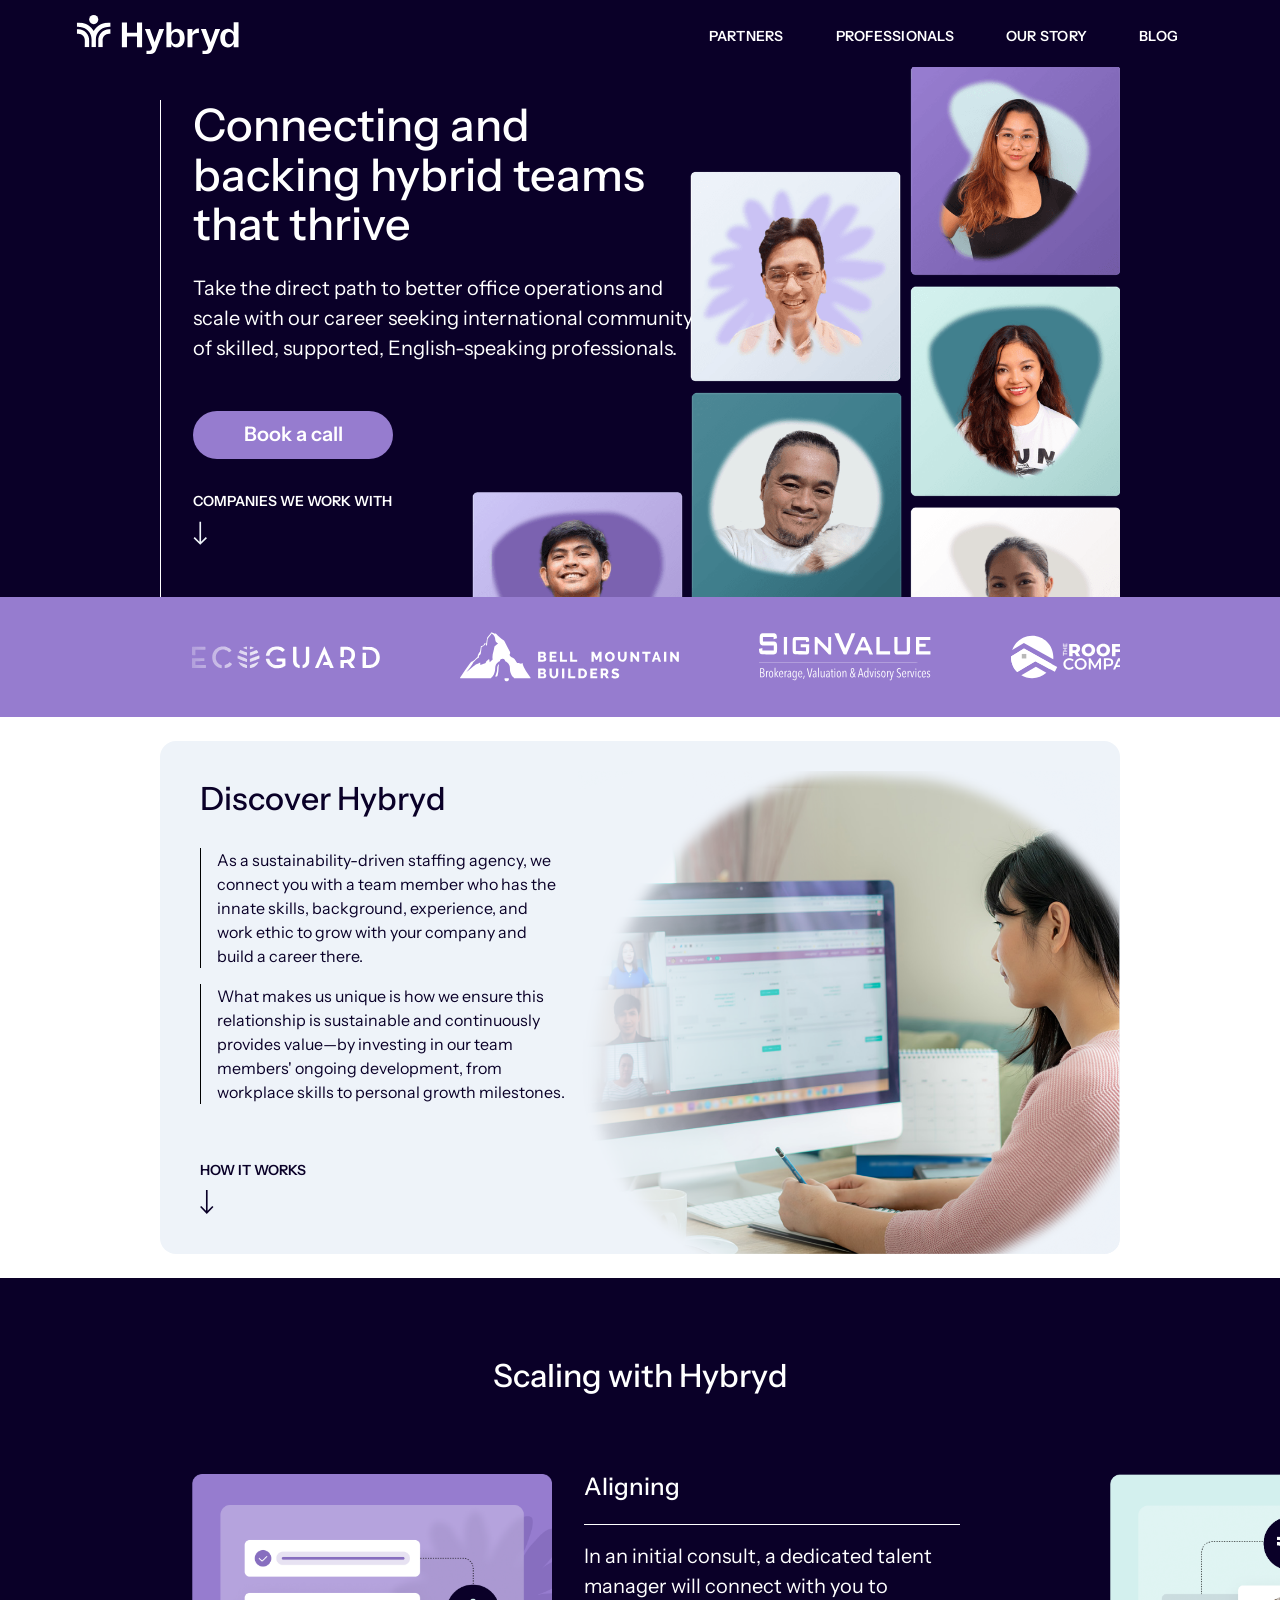
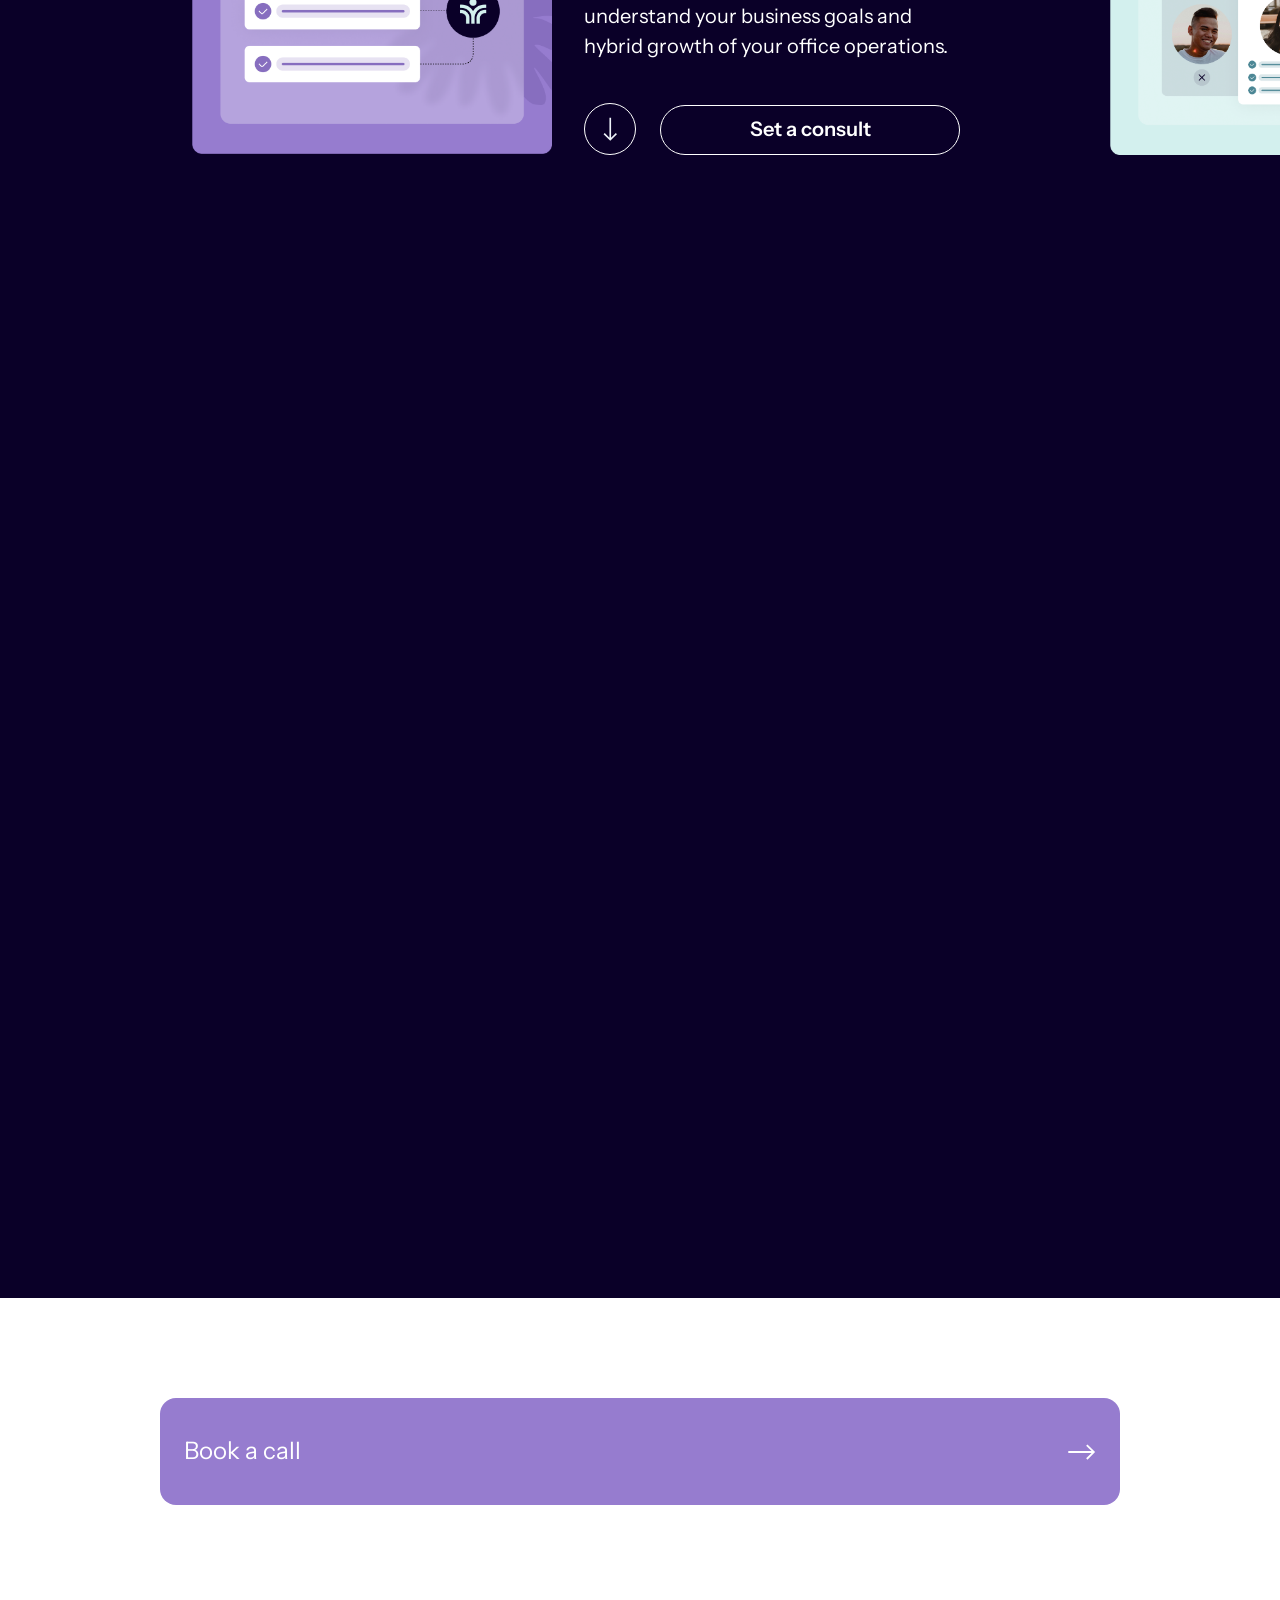
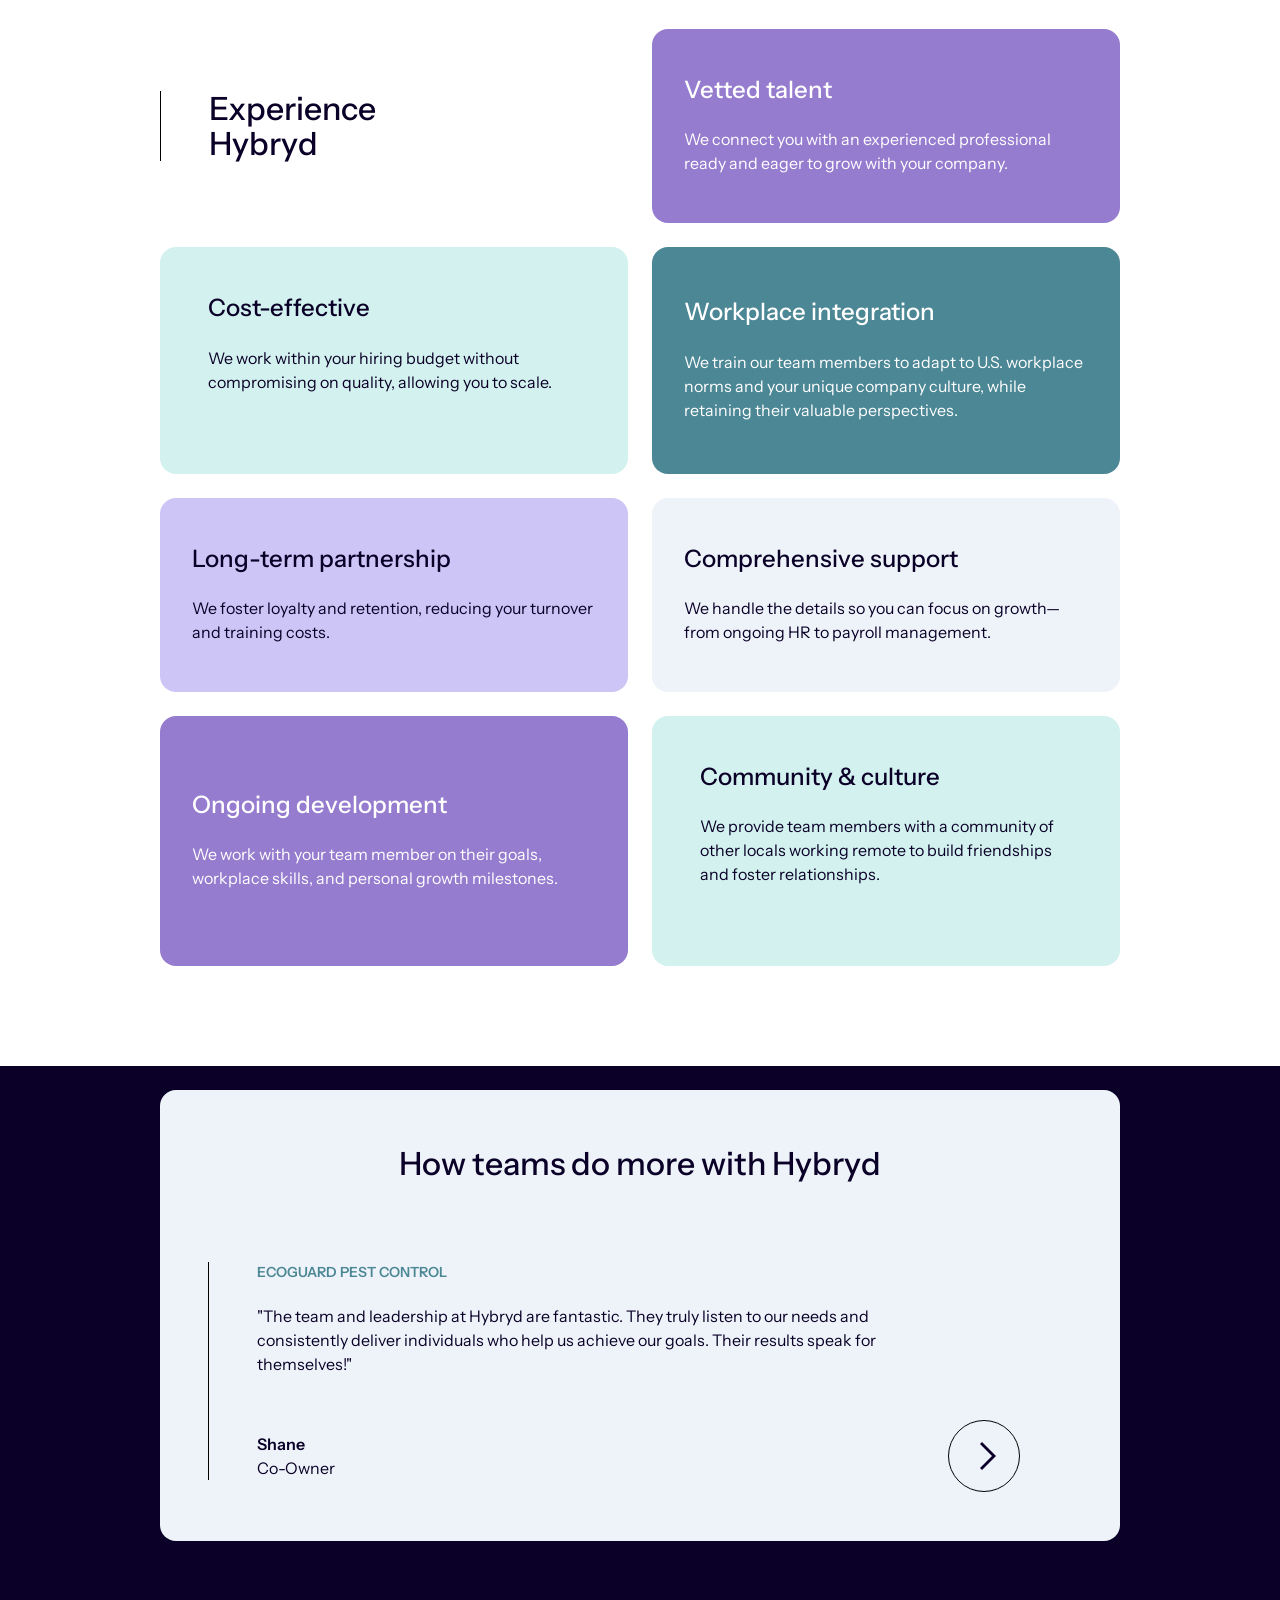
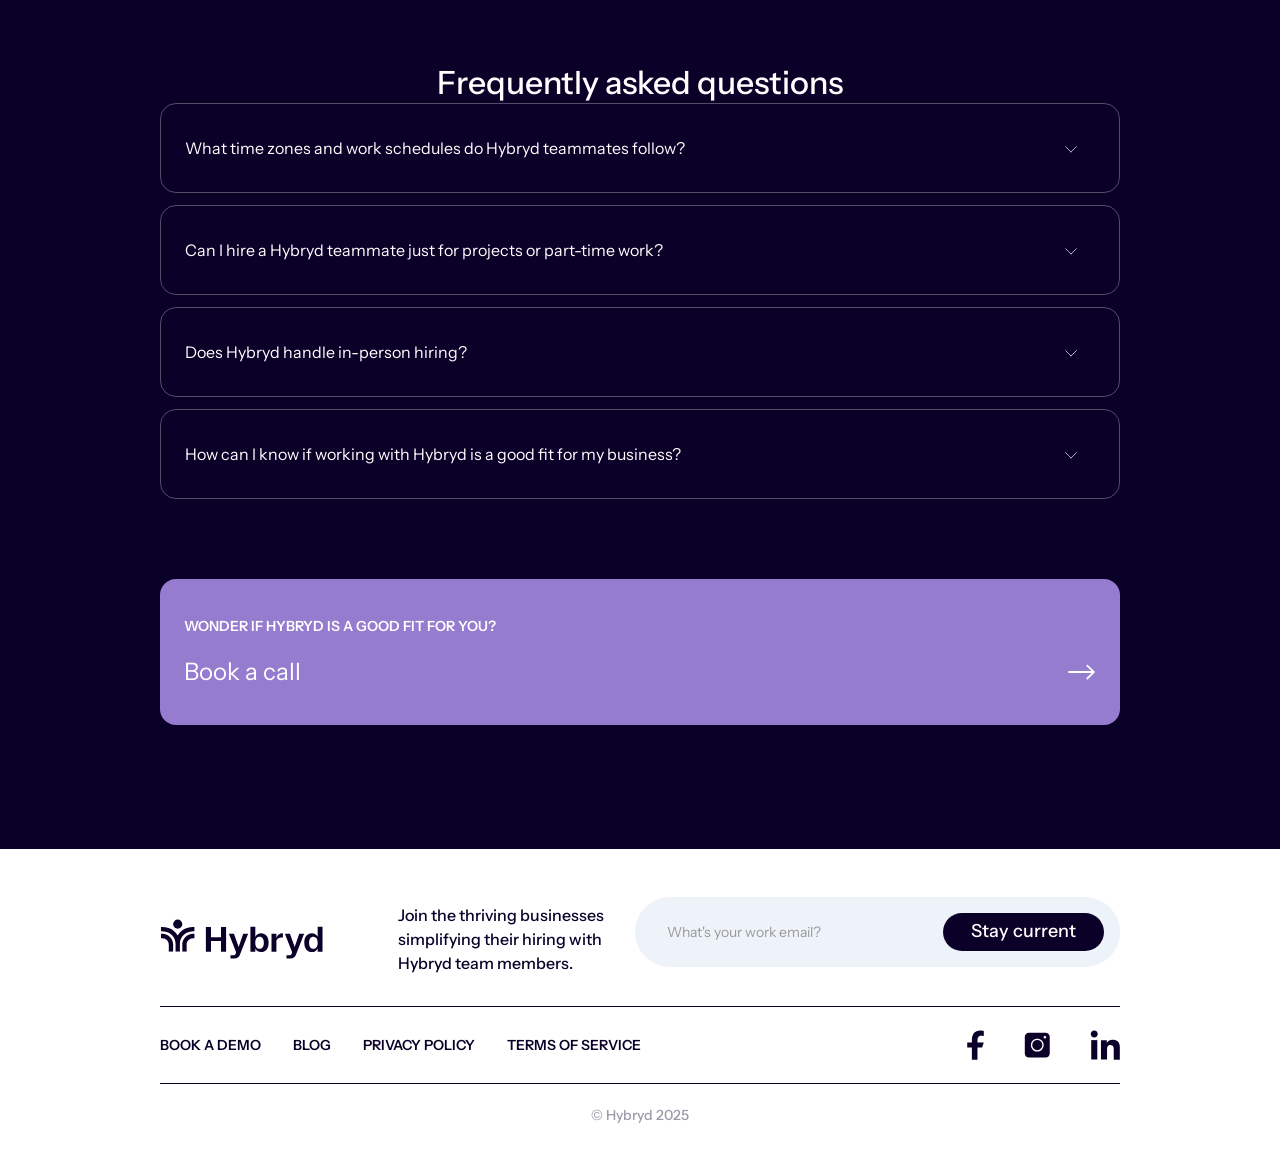
==== commit b43b7c8c: "Phase 3 content: industry sections on /partners, launch /blog with first 6 posts - Who we work with:" ====
--- a/index.html
+++ b/index.html
@@ -1,4 +1,4 @@
-<!DOCTYPE html><html lang="en"><head><meta charset="utf-8"/><title>Hybryd | Remote Staffing Agency for Office, Admin &amp; Customer Support Teams</title><meta property="og:type" content="website"/><meta property="og:site_name" content="Hybryd"/><meta property="og:locale" content="en_US"/><meta property="og:url" content="https://www.hirehybryd.com/"/><meta property="og:title" content="Hybryd | Remote Staffing Agency for Office, Admin &amp; Customer Support Teams"/><meta property="og:description" content="Hybryd is a remote staffing agency that connects U.S. small businesses with vetted, full-time international professionals for office operations, customer support, and admin. We handle HR and payroll, and invest in retention so your team members stay."/><meta property="og:image" content="https://www.hirehybryd.com/images/og-image.png"/><meta property="og:image:width" content="1200"/><meta property="og:image:height" content="630"/><meta property="og:image:alt" content="Hybryd: remote team members who stay and grow with you"/><meta name="twitter:card" content="summary_large_image"/><meta name="twitter:title" content="Hybryd | Remote Staffing Agency for Office, Admin &amp; Customer Support Teams"/><meta name="twitter:description" content="Hybryd is a remote staffing agency that connects U.S. small businesses with vetted, full-time international professionals for office operations, customer support, and admin. We handle HR and payroll, and invest in retention so your team members stay."/><meta name="twitter:image" content="https://www.hirehybryd.com/images/og-image.png"/><link rel="canonical" href="https://www.hirehybryd.com/"/><meta content="Hybryd is a remote staffing agency that connects U.S. small businesses with vetted, full-time international professionals for office operations, customer support, and admin. We handle HR and payroll, and invest in retention so your team members stay." name="description"/><meta content="width=device-width, initial-scale=1" name="viewport"/><link href="/css/site.css" rel="stylesheet" type="text/css" crossorigin="anonymous"/><link href="https://fonts.googleapis.com" rel="preconnect"/><link href="https://fonts.gstatic.com" rel="preconnect" crossorigin="anonymous"/><link href="https://fonts.googleapis.com/css2?family=Instrument+Sans:wght@300;400;500;600;700&display=swap" rel="stylesheet"><script type="text/javascript">!function(o,c){var n=c.documentElement,t=" w-mod-";n.className+=t+"js",("ontouchstart"in o||o.DocumentTouch&&c instanceof DocumentTouch)&&(n.className+=t+"touch")}(window,document);</script><link href="/images/group-119.png" rel="shortcut icon" type="image/x-icon"/><link href="/images/logo-group-120.png" rel="apple-touch-icon"/><script type="application/ld+json">{"@context": "https://schema.org", "@graph": [{"@type": "Organization", "@id": "https://www.hirehybryd.com/#organization", "name": "Hybryd", "legalName": "Hybryd LLC", "url": "https://www.hirehybryd.com/", "logo": {"@type": "ImageObject", "url": "https://www.hirehybryd.com/images/logo-group-120.png"}, "image": "https://www.hirehybryd.com/images/og-image.png", "description": "Remote staffing agency connecting U.S. small businesses with vetted, full-time international professionals for office operations, customer support, and administrative roles.", "foundingDate": "2023", "founder": {"@type": "Person", "name": "Russell Mathias"}, "address": {"@type": "PostalAddress", "streetAddress": "412 W Rivers Edge Dr", "addressLocality": "Provo", "addressRegion": "UT", "postalCode": "84604", "addressCountry": "US"}, "areaServed": "US", "email": "team@hirehybryd.com", "sameAs": ["https://www.facebook.com/profile.php?id=61556228158531", "https://www.instagram.com/hirehybryd/", "https://www.linkedin.com/company/hire-hybryd/"]}, {"@type": "WebSite", "@id": "https://www.hirehybryd.com/#website", "url": "https://www.hirehybryd.com/", "name": "Hybryd", "publisher": {"@id": "https://www.hirehybryd.com/#organization"}}, {"@type": "FAQPage", "mainEntity": [{"@type": "Question", "name": "What time zones and work schedules do Hybryd teammates follow?", "acceptedAnswer": {"@type": "Answer", "text": "All Hybryd teammates work within the same time zone and schedule as your in-person hires, ensuring seamless integration into your team."}}, {"@type": "Question", "name": "Can I hire a Hybryd teammate just for projects or part-time work?", "acceptedAnswer": {"@type": "Answer", "text": "Hybryd prioritizes full-time placements. Project-based or part-time placements often lead to less favorable experiences for both the individual and the business, so we focus on building long-term teams."}}, {"@type": "Question", "name": "Does Hybryd handle in-person hiring?", "acceptedAnswer": {"@type": "Answer", "text": "No. Hybryd specializes in providing remote international teammates to help scale your office operations efficiently."}}, {"@type": "Question", "name": "How can I know if working with Hybryd is a good fit for my business?", "acceptedAnswer": {"@type": "Answer", "text": "Schedule an alignment meeting with us. We will answer your questions and give you candid feedback on whether Hybryd is a good match and the right timing for your company."}}]}]}</script></head><body><div data-animation="default" data-collapse="medium" data-duration="400" data-easing="ease" data-easing2="ease" role="banner" class="navigation w-nav"><div class="container"><div class="navbar-wrapper"><a href="/" aria-current="page" class="home-link w-nav-brand w--current"><img alt="Hybryd logo" loading="lazy" src="/images/hybryd-logo-white.svg" class="image-61"/></a><nav role="navigation" class="nav-menu-wrapper w-nav-menu"><ul role="list" class="nav-menu-two w-list-unstyled"><li class="list-item nav-spacing"><a href="/partners" class="nav-link">PARTNERS</a></li><li class="nav-spacing"><a href="/professionals" class="nav-link">PROFESSIONALS</a></li><li><a href="/our-story" class="nav-link">OUR STORY</a></li><li class="mobile-margin-top-10 hidden"><a href="#" class="button-primary w-button">Get Started</a></li></ul></nav><div class="menu-button w-nav-button"><div class="icon w-icon-nav-menu"></div></div></div></div></div><section class="section-hero"><div class="w-layout-blockcontainer container-xxlarge w-container"><div id="w-node-_49ed3984-7219-e3ab-6fcc-650c0138a57e-6b13a2c2" class="w-layout-layout quick-stack wf-layout-layout"><div class="w-layout-cell"><div class="block-header-copy gap-48"><h1 class="copy-white margin-bottom-24px">Connecting and backing hybrid teams that thrive</h1><h4 class="copy-white margin-bottom-48px">Take the direct path to better office operations and scale with our career seeking international community of skilled, supported, English-speaking professionals.</h4><div class="margin-bottom-32px"><a href="https://api.leadconnectorhq.com/widget/booking/mN3F1LEz2Q5n6eoMMfK2" target="_blank" class="button w-button">Book a call</a></div><div class="div-block-81"><h6 class="copy-eyebrow copy-white margin-bottom-12px">Companies we work with</h6><img loading="lazy" src="/images/arrow-down-white.svg" alt="" class="image margin-bottom-52px"/></div></div></div><div class="w-layout-cell cell-4"><img alt="Collage of Hybryd remote team members smiling in video call portraits" src="/images/hero-img.png" loading="lazy" sizes="(max-width: 767px) 100vw, (max-width: 991px) 728px, 940px" srcset="/images/hero-img-p-500.png 500w, /images/hero-img-p-800.png 800w, /images/hero-img-p-1080.png 1080w, /images/hero-img-p-1600.png 1600w, /images/hero-img-p-2000.png 2000w, /images/hero-img.png 2467w" class="image-6"/></div></div></div></section><div class="logo-carousel"><div class="carousel-container"><div class="logo-container"><img alt="Ecoguard Pest Control logo" loading="lazy" src="/images/ecoguard.svg" class="logo-image"/><img alt="Bell Mountain Builders logo" loading="lazy" src="/images/bell-mountain.svg" class="logo-image"/><img alt="SignValue logo" loading="lazy" src="/images/signvalue.svg" class="logo-image"/><img alt="The Roofing Company logo" loading="lazy" src="/images/roofing.svg" class="logo-image"/><img alt="Mountain Vista Dental logo" loading="lazy" src="/images/mountain-vista.svg" class="logo-image"/><img alt="Precision logo" loading="lazy" src="/images/precision.svg" class="logo-image"/></div><div class="div-block-13"></div></div></div><section class="section-tile"><div id="w-node-_43569548-c034-1009-eb2c-73192a4feb31-6b13a2c2" class="w-layout-layout quick-stack-2 wf-layout-layout"><div class="w-layout-cell padding-side-40px padding-vertical-72px"><div><h2 class="margin-bottom-32px">Discover Hybryd</h2><h5 class="line-left-16px margin-bottom-16px">As a sustainability-driven staffing agency, we connect you with a team member who has the innate skills, background, experience, and work ethic to grow with your company and build a career there. </h5><h5 class="line-left-16px margin-bottom-56px">What makes us unique is how we ensure this relationship is sustainable and continuously provides value—by investing in our team members&#x27; ongoing development, from workplace skills to personal growth milestones.</h5><div class="div-block-82"><h6 class="copy-eyebrow margin-bottom-12px">How it works</h6><img loading="lazy" src="/images/arrow-down-black.svg" alt="" class="image"/></div></div></div><div class="w-layout-cell cell"><div class="div-block-83"><img alt="Remote professional working at a desktop computer in a video meeting" sizes="(max-width: 969px) 100vw, 969px" srcset="/images/mask-group-p-500.png 500w, /images/mask-group-p-800.png 800w, /images/mask-group.png 969w" src="/images/mask-group.png" loading="lazy" class="image-64"/></div></div></div></section><div class="horizontal-scroll"><div data-w-id="80e45f96-6be5-6218-7632-51234af08112" class="section expand"><div class="container-2 sticky"><div class="wrapper"><h2 class="copy-white copy-centered padding-bottom-80px">Scaling with Hybryd</h2><div class="c-scrolling-content"><div class="_w-scrolling-content"><div class="c-scroll-track"><div class="scroll-card"><div class="div-block-27"><div id="w-node-_64803aa1-fdc2-1acd-c1a5-d864c9edbc29-6b13a2c2" class="w-layout-layout quick-stack-4 wf-layout-layout"><div class="w-layout-cell cell-14"><div class="div-block-84"><img alt="Illustration of a checklist being aligned with Hybryd during the initial consult" sizes="(max-width: 1141px) 100vw, 1141px" srcset="/images/aligning-img-p-500.png 500w, /images/aligning-img-p-800.png 800w, /images/aligning-img-p-1080.png 1080w, /images/aligning-img.png 1141w" src="/images/aligning-img.png" loading="lazy" class="image-69"/></div></div><div class="w-layout-cell cell-3"><div class="div-block-17 mobile-centered"><div class="div-block-26"><h3 class="copy-white padding-bottom-24px underline mobile-centered">Aligning</h3><h4 class="copy-white padding-top-16px mobile-centered">In an initial consult, a dedicated talent manager will connect with you to understand your business goals and hybrid growth of your office operations.</h4></div><div class="div-block-19 mobile-hidden"><a href="#experience-section" class="link-block arrow-button mobile-hidden w-inline-block"><img loading="lazy" src="/images/arrow-down-white.svg" alt="" class="image-5"/></a><a href="https://api.leadconnectorhq.com/widget/booking/mN3F1LEz2Q5n6eoMMfK2" target="_blank" class="button button-secondary w-button">Set a consult</a></div></div></div></div></div></div><div class="scroll-card"><div><div id="w-node-b29d932d-53f8-56cc-4a3b-291a9212424f-6b13a2c2" class="w-layout-layout quick-stack-4 wf-layout-layout"><div class="w-layout-cell cell-15"><div class="div-block-85"><img alt="Illustration of Hybryd scouting and vetting candidates to find the right match" sizes="(max-width: 1141px) 100vw, 1141px" srcset="/images/group-72-p-500.png 500w, /images/group-72-p-800.png 800w, /images/group-72-p-1080.png 1080w, /images/group-72.png 1141w" src="/images/group-72.png" loading="lazy" class="image-70"/></div></div><div class="w-layout-cell cell-3"><div class="div-block-17 mobile-centered"><div class="div-block-26 mobile-centered"><h3 class="copy-white padding-bottom-24px underline mobile-centered">Scouting</h3><h4 class="copy-white padding-top-16px">Next, your talent manager contacts, vets, and recommends the skilled professional who matches your business needs and unique company culture.</h4></div><div class="div-block-19 mobile-hidden"><a href="#experience-section" class="link-block arrow-button w-inline-block"><img loading="lazy" src="/images/arrow-down-white.svg" alt="" class="image-5"/></a><a href="https://api.leadconnectorhq.com/widget/booking/mN3F1LEz2Q5n6eoMMfK2" target="_blank" class="button button-secondary w-button">Set a consult</a></div></div></div></div></div></div><div class="scroll-card"><div><div id="w-node-_1861c74b-e054-a5c8-40ad-f168a3a03a10-6b13a2c2" class="w-layout-layout quick-stack-4 wf-layout-layout"><div class="w-layout-cell cell-16"><div class="div-block-86"><img alt="Illustration of the Hybryd three-way interview: introduction and final interview between you, the candidate, and Hybryd" sizes="(max-width: 1141px) 100vw, 1141px" srcset="/images/group-117-p-500.png 500w, /images/group-117-p-800.png 800w, /images/group-117-p-1080.png 1080w, /images/group-117.png 1141w" src="/images/group-117.png" loading="lazy" class="image-71"/></div></div><div class="w-layout-cell cell-3"><div class="div-block-17 mobile-centered"><div class="div-block-26"><h3 class="copy-white padding-bottom-24px underline mobile-centered">Connecting</h3><h4 class="copy-white padding-top-16px mobile-centered">Your talent manager facilitates a three-way interview process that introduces you to your candidate for final review.</h4></div><div class="div-block-19 mobile-hidden"><a href="#experience-section" class="link-block arrow-button w-inline-block"><img loading="lazy" src="/images/arrow-down-white.svg" alt="" class="image-5"/></a><a href="https://api.leadconnectorhq.com/widget/booking/mN3F1LEz2Q5n6eoMMfK2" target="_blank" class="button button-secondary w-button">Set a consult</a></div></div></div></div></div></div><div class="scroll-card"><div><div id="w-node-ce709f94-5276-db37-1878-b6f16563ba93-6b13a2c2" class="w-layout-layout quick-stack-4 wf-layout-layout"><div class="w-layout-cell cell-17"><div class="div-block-87"><img alt="Illustration of a Hybryd talent manager connected to a candidate, training, and ideas" sizes="(max-width: 1142px) 100vw, 1142px" srcset="/images/group-81-p-500.png 500w, /images/group-81-p-800.png 800w, /images/group-81-p-1080.png 1080w, /images/group-81.png 1142w" src="/images/group-81.png" loading="lazy" class="image-72"/></div></div><div class="w-layout-cell cell-3"><div class="div-block-17 mobile-centered"><div class="div-block-26"><h3 class="copy-white padding-bottom-24px underline mobile-centered">Thriving</h3><h4 class="copy-white padding-top-16px mobile-centered">Mentored by your talent manager and fostered through community and continuing education, your new team member is empowered to excel at your business.</h4></div><div class="div-block-19"><a href="#experience-section" class="link-block arrow-button mobile-hidden w-inline-block"><img loading="lazy" src="/images/arrow-down-white.svg" alt="" class="image-5"/></a><a href="https://api.leadconnectorhq.com/widget/booking/mN3F1LEz2Q5n6eoMMfK2" target="_blank" class="button button-secondary w-button">Set a consult</a></div></div></div></div></div></div></div></div></div></div></div></div></div><div data-w-id="c47fe68c-19c1-9486-9f7d-49d17a53927f" class="sticky-container hidden"><div class="sticky-wrap"></div></div><a href="https://api.leadconnectorhq.com/widget/booking/mN3F1LEz2Q5n6eoMMfK2" target="_blank" class="link-block-4 margin-top-100px w-inline-block"><section class="cta margin-12px"><div class="w-layout-blockcontainer container-xxlarge padding-24px block w-container"><div class="div-block-14"><h3 class="copy-white copy-regular">Book a call</h3><img loading="lazy" src="/images/arrow-right-white.svg" alt=""/></div></div></section></a><section id="experience-section" class="section-100"><div class="w-layout-blockcontainer container-xxlarge w-container"><div class="w-layout-grid grid-3"><div id="w-node-_43569548-c034-1009-eb2c-73192a4feb6d-6b13a2c2" class="div-block-12"><h2 class="line-left-48px mobile-centered">Experience <br/>Hybryd</h2></div><div class="tile-experience background-lavender"><h3 class="copy-white mobile-centered">Vetted talent</h3><h5 class="copy-white mobile-centered">We connect you with an experienced professional ready and eager to grow with your company.</h5></div><div class="tile-experience background-seafoam"><h3 class="mobile-centered">Cost-effective</h3><h5 class="mobile-centered">We work within your hiring budget without compromising on quality, allowing you to scale.</h5></div><div class="tile-experience background-green"><h3 class="copy-white mobile-centered">Workplace integration</h3><h5 class="copy-white mobile-centered">We train our team members to adapt to U.S. workplace norms and your unique company culture, while retaining their valuable perspectives.</h5></div><div class="tile-experience background-light-lavender"><h3 class="mobile-centered">Long-term partnership</h3><h5 class="mobile-centered">We foster loyalty and retention, reducing your turnover and training costs.</h5></div><div class="tile-experience background-gray"><h3 class="mobile-centered">Comprehensive support</h3><h5 class="mobile-centered">We handle the details so you can focus on growth—from ongoing HR to payroll management.</h5></div><div class="tile-experience background-lavender"><h3 class="copy-white mobile-centered">Ongoing development</h3><h5 class="copy-white mobile-centered">We work with your team member on their goals, workplace skills, and personal growth milestones.</h5></div><div class="tile-experience background-seafoam"><h3 class="mobile-centered">Community &amp; culture</h3><h5 class="mobile-centered">We provide team members with a community of other locals working remote to build friendships and foster relationships.</h5></div></div></div></section><section class="background-dark padding-24px"><section class="section-do-more-tile"><div class="w-layout-blockcontainer container-xxlarge w-container"><h2 class="margin-bottom-100px mobile-centered">How teams do more with Hybryd</h2><div data-delay="4000" data-animation="slide" class="slider w-slider" data-autoplay="true" data-easing="ease" data-hide-arrows="false" data-disable-swipe="false" data-autoplay-limit="0" data-nav-spacing="0" data-duration="500" data-infinite="true"><div class="mask w-slider-mask"><div class="slide w-slide"><div class="carousel-review-single"><div class="div-block-21"><h5 class="copy-eyebrow copy-green margin-bottom-40px">Ecoguard Pest Control</h5><h5 class="margin-bottom-40px hidden">Pest control</h5><h5 class="copy-regular margin-bottom-140px">&quot;The team and leadership at Hybryd are fantastic. They truly listen to our needs and consistently deliver individuals who help us achieve our goals. Their results speak for themselves!&quot;</h5></div><div><h5 class="copy-semibold">Shane</h5><h5>Co-Owner</h5></div></div></div><div class="slide w-slide"><div class="carousel-review-single"><div class="div-block-21"><h5 class="copy-eyebrow copy-green margin-bottom-40px">Rentkit</h5><h5 class="margin-bottom-40px hidden">Party and event rental software</h5><h5 class="copy-regular margin-bottom-140px">&quot;We&#x27;ve relied on Hybryd for over a year to provide top-tier customer support and training talent. Their commitment to employee development and finding individuals who excel in their roles is unmatched. This approach has been vital for our growing business, and I highly recommend Hybryd to companies seeking exceptional, adaptable team members.&quot;</h5></div><div><h5 class="copy-semibold">Joe</h5><h5>CoFounder and CEO</h5></div></div></div><div class="slide w-slide"><div class="carousel-review-single"><div class="div-block-21"><h5 class="copy-eyebrow copy-green margin-bottom-40px">The Roofing Company</h5><h5 class="margin-bottom-40px hidden">Roofing contractor</h5><h5 class="copy-regular margin-bottom-140px">&quot;Hiring through Hybryd was an easy decision. They vetted and presented excellent candidates who joined our team seamlessly. We’re very happy with the quality Hybryd offers and highly recommend them!&quot;</h5></div><div><h5 class="copy-semibold">Alleen</h5><h5>Office Manager</h5></div></div></div><div class="slide w-slide"><div class="carousel-review-single"><div class="div-block-21"><h5 class="copy-eyebrow copy-green margin-bottom-40px">Max Estimates</h5><h5 class="margin-bottom-40px hidden">Construction estimating</h5><h5 class="copy-regular margin-bottom-140px">&quot;Hybrd goes above and beyond to deliver exceptional staffing solutions tailored to your needs. Their professionalism and ability to match the right candidates with the right roles make the hiring process effortless. I’ve seen firsthand the positive impact their expertise brings and wholeheartedly recommend them!&quot;</h5></div><div><h5 class="copy-semibold">Tyler</h5><h5>Owner</h5></div></div></div><div class="slide w-slide"><div class="carousel-review-single"><div class="div-block-21"><h5 class="copy-eyebrow copy-green margin-bottom-40px">Mount Vista Dental</h5><h5 class="margin-bottom-40px hidden">Dental practice</h5><h5 class="copy-regular margin-bottom-140px">&quot;We’ve been using Hybryd for about a year to manage remote tasks like calls, insurance matters, and accounts receivable. The employee is professional, personable, and organized, helping us save on labor costs while delivering better results.&quot;</h5></div><div><h5 class="copy-semibold">Michael</h5><h5>CFO</h5></div></div></div></div><div class="hidden w-slider-arrow-left"><div class="w-icon-slider-left"></div></div><div class="right-arrow w-slider-arrow-right"><div class="icon-3 w-icon-slider-right"></div></div><div class="slide-nav hidden w-slider-nav"></div></div></div></section></section><section class="section-100 background-dark"><div class="w-layout-blockcontainer container-xxlarge padding-12px w-container"><h2 class="copy-white margin-bottom-52px mobile-centered">Frequently asked questions</h2><div class="w-layout-grid grid-one-column margin-bottom-100px"><div data-delay="0" data-hover="false" class="faq-item w-dropdown"><div class="faq-toggle w-dropdown-toggle"><div class="faq-title-wrapper"><h5 class="copy-white faq-question">What time zones and work schedules do Hybryd teammates follow?</h5><div class="faq-icon-square"><div class="faq-arrow w-embed"><svg width="64" height="64" viewBox="0 0 24 24" xmlns="http://www.w3.org/2000/svg">
+<!DOCTYPE html><html lang="en"><head><meta charset="utf-8"/><title>Hybryd | International Remote Staffing Agency for Office, Admin &amp; Customer Support Teams</title><meta property="og:type" content="website"/><meta property="og:site_name" content="Hybryd"/><meta property="og:locale" content="en_US"/><meta property="og:url" content="https://www.hirehybryd.com/"/><meta property="og:title" content="Hybryd | International Remote Staffing Agency for Office, Admin &amp; Customer Support Teams"/><meta property="og:description" content="Hybryd is an international remote staffing agency connecting U.S. small businesses with vetted, full-time professionals from the Philippines, Mexico, Nigeria, and across Latin America, Africa, and Asia. We handle HR and payroll and invest in retention so your team members stay."/><meta property="og:image" content="https://www.hirehybryd.com/images/og-image.png"/><meta property="og:image:width" content="1200"/><meta property="og:image:height" content="630"/><meta property="og:image:alt" content="Hybryd: remote team members who stay and grow with you"/><meta name="twitter:card" content="summary_large_image"/><meta name="twitter:title" content="Hybryd | International Remote Staffing Agency for Office, Admin &amp; Customer Support Teams"/><meta name="twitter:description" content="Hybryd is an international remote staffing agency connecting U.S. small businesses with vetted, full-time professionals from the Philippines, Mexico, Nigeria, and across Latin America, Africa, and Asia. We handle HR and payroll and invest in retention so your team members stay."/><meta name="twitter:image" content="https://www.hirehybryd.com/images/og-image.png"/><link rel="canonical" href="https://www.hirehybryd.com/"/><meta content="Hybryd is an international remote staffing agency connecting U.S. small businesses with vetted, full-time professionals from the Philippines, Mexico, Nigeria, and across Latin America, Africa, and Asia. We handle HR and payroll and invest in retention so your team members stay." name="description"/><meta content="width=device-width, initial-scale=1" name="viewport"/><link href="/css/site.css" rel="stylesheet" type="text/css" crossorigin="anonymous"/><link href="https://fonts.googleapis.com" rel="preconnect"/><link href="https://fonts.gstatic.com" rel="preconnect" crossorigin="anonymous"/><link href="https://fonts.googleapis.com/css2?family=Instrument+Sans:wght@300;400;500;600;700&display=swap" rel="stylesheet"><script type="text/javascript">!function(o,c){var n=c.documentElement,t=" w-mod-";n.className+=t+"js",("ontouchstart"in o||o.DocumentTouch&&c instanceof DocumentTouch)&&(n.className+=t+"touch")}(window,document);</script><link href="/images/group-119.png" rel="shortcut icon" type="image/x-icon"/><link href="/images/logo-group-120.png" rel="apple-touch-icon"/><script type="application/ld+json">{"@context": "https://schema.org", "@graph": [{"@type": "Organization", "@id": "https://www.hirehybryd.com/#organization", "name": "Hybryd", "legalName": "Hybryd LLC", "url": "https://www.hirehybryd.com/", "logo": {"@type": "ImageObject", "url": "https://www.hirehybryd.com/images/logo-group-120.png"}, "image": "https://www.hirehybryd.com/images/og-image.png", "description": "International remote staffing agency connecting U.S. small businesses with vetted, full-time professionals based in the Philippines, Mexico, Nigeria, and other countries across Latin America, Africa, and Asia, for office operations, customer support, and administrative roles.", "foundingDate": "2023", "founder": {"@type": "Person", "name": "Russell Mathias"}, "address": {"@type": "PostalAddress", "streetAddress": "412 W Rivers Edge Dr", "addressLocality": "Provo", "addressRegion": "UT", "postalCode": "84604", "addressCountry": "US"}, "areaServed": "US", "email": "team@hirehybryd.com", "sameAs": ["https://www.facebook.com/profile.php?id=61556228158531", "https://www.instagram.com/hirehybryd/", "https://www.linkedin.com/company/hire-hybryd/"]}, {"@type": "WebSite", "@id": "https://www.hirehybryd.com/#website", "url": "https://www.hirehybryd.com/", "name": "Hybryd", "publisher": {"@id": "https://www.hirehybryd.com/#organization"}}, {"@type": "FAQPage", "mainEntity": [{"@type": "Question", "name": "What time zones and work schedules do Hybryd teammates follow?", "acceptedAnswer": {"@type": "Answer", "text": "All Hybryd teammates work within the same time zone and schedule as your in-person hires, ensuring seamless integration into your team."}}, {"@type": "Question", "name": "Can I hire a Hybryd teammate just for projects or part-time work?", "acceptedAnswer": {"@type": "Answer", "text": "Hybryd prioritizes full-time placements. Project-based or part-time placements often lead to less favorable experiences for both the individual and the business, so we focus on building long-term teams."}}, {"@type": "Question", "name": "Does Hybryd handle in-person hiring?", "acceptedAnswer": {"@type": "Answer", "text": "No. Hybryd specializes in remote international teammates. Our professionals are based in the Philippines, Mexico, Nigeria, and other countries across Latin America, Africa, and Asia, and work your business hours as full-time members of your team."}}, {"@type": "Question", "name": "How can I know if working with Hybryd is a good fit for my business?", "acceptedAnswer": {"@type": "Answer", "text": "Schedule an alignment meeting with us. We will answer your questions and give you candid feedback on whether Hybryd is a good match and the right timing for your company."}}]}]}</script></head><body><div data-animation="default" data-collapse="medium" data-duration="400" data-easing="ease" data-easing2="ease" role="banner" class="navigation w-nav"><div class="container"><div class="navbar-wrapper"><a href="/" aria-current="page" class="home-link w-nav-brand w--current"><img alt="Hybryd logo" loading="lazy" src="/images/hybryd-logo-white.svg" class="image-61"/></a><nav role="navigation" class="nav-menu-wrapper w-nav-menu"><ul role="list" class="nav-menu-two w-list-unstyled"><li class="list-item nav-spacing"><a href="/partners" class="nav-link">PARTNERS</a></li><li class="nav-spacing"><a href="/professionals" class="nav-link">PROFESSIONALS</a></li><li class="nav-spacing"><a href="/our-story" class="nav-link">OUR STORY</a></li><li><a href="/blog" class="nav-link">BLOG</a></li><li class="mobile-margin-top-10 hidden"><a href="#" class="button-primary w-button">Get Started</a></li></ul></nav><div class="menu-button w-nav-button"><div class="icon w-icon-nav-menu"></div></div></div></div></div><section class="section-hero"><div class="w-layout-blockcontainer container-xxlarge w-container"><div id="w-node-_49ed3984-7219-e3ab-6fcc-650c0138a57e-6b13a2c2" class="w-layout-layout quick-stack wf-layout-layout"><div class="w-layout-cell"><div class="block-header-copy gap-48"><h1 class="copy-white margin-bottom-24px">Connecting and backing hybrid teams that thrive</h1><h4 class="copy-white margin-bottom-48px">Take the direct path to better office operations and scale with our career seeking international community of skilled, supported, English-speaking professionals.</h4><div class="margin-bottom-32px"><a href="https://api.leadconnectorhq.com/widget/booking/mN3F1LEz2Q5n6eoMMfK2" target="_blank" class="button w-button">Book a call</a></div><div class="div-block-81"><h6 class="copy-eyebrow copy-white margin-bottom-12px">Companies we work with</h6><img loading="lazy" src="/images/arrow-down-white.svg" alt="" class="image margin-bottom-52px"/></div></div></div><div class="w-layout-cell cell-4"><img alt="Collage of Hybryd remote team members smiling in video call portraits" src="/images/hero-img.png" loading="lazy" sizes="(max-width: 767px) 100vw, (max-width: 991px) 728px, 940px" srcset="/images/hero-img-p-500.png 500w, /images/hero-img-p-800.png 800w, /images/hero-img-p-1080.png 1080w, /images/hero-img-p-1600.png 1600w, /images/hero-img-p-2000.png 2000w, /images/hero-img.png 2467w" class="image-6"/></div></div></div></section><div class="logo-carousel"><div class="carousel-container"><div class="logo-container"><img alt="Ecoguard Pest Control logo" loading="lazy" src="/images/ecoguard.svg" class="logo-image"/><img alt="Bell Mountain Builders logo" loading="lazy" src="/images/bell-mountain.svg" class="logo-image"/><img alt="SignValue logo" loading="lazy" src="/images/signvalue.svg" class="logo-image"/><img alt="The Roofing Company logo" loading="lazy" src="/images/roofing.svg" class="logo-image"/><img alt="Mountain Vista Dental logo" loading="lazy" src="/images/mountain-vista.svg" class="logo-image"/><img alt="Precision logo" loading="lazy" src="/images/precision.svg" class="logo-image"/></div><div class="div-block-13"></div></div></div><section class="section-tile"><div id="w-node-_43569548-c034-1009-eb2c-73192a4feb31-6b13a2c2" class="w-layout-layout quick-stack-2 wf-layout-layout"><div class="w-layout-cell padding-side-40px padding-vertical-72px"><div><h2 class="margin-bottom-32px">Discover Hybryd</h2><h5 class="line-left-16px margin-bottom-16px">As a sustainability-driven staffing agency, we connect you with a team member who has the innate skills, background, experience, and work ethic to grow with your company and build a career there. </h5><h5 class="line-left-16px margin-bottom-56px">What makes us unique is how we ensure this relationship is sustainable and continuously provides value—by investing in our team members&#x27; ongoing development, from workplace skills to personal growth milestones.</h5><div class="div-block-82"><h6 class="copy-eyebrow margin-bottom-12px">How it works</h6><img loading="lazy" src="/images/arrow-down-black.svg" alt="" class="image"/></div></div></div><div class="w-layout-cell cell"><div class="div-block-83"><img alt="Remote professional working at a desktop computer in a video meeting" sizes="(max-width: 969px) 100vw, 969px" srcset="/images/mask-group-p-500.png 500w, /images/mask-group-p-800.png 800w, /images/mask-group.png 969w" src="/images/mask-group.png" loading="lazy" class="image-64"/></div></div></div></section><div class="horizontal-scroll"><div data-w-id="80e45f96-6be5-6218-7632-51234af08112" class="section expand"><div class="container-2 sticky"><div class="wrapper"><h2 class="copy-white copy-centered padding-bottom-80px">Scaling with Hybryd</h2><div class="c-scrolling-content"><div class="_w-scrolling-content"><div class="c-scroll-track"><div class="scroll-card"><div class="div-block-27"><div id="w-node-_64803aa1-fdc2-1acd-c1a5-d864c9edbc29-6b13a2c2" class="w-layout-layout quick-stack-4 wf-layout-layout"><div class="w-layout-cell cell-14"><div class="div-block-84"><img alt="Illustration of a checklist being aligned with Hybryd during the initial consult" sizes="(max-width: 1141px) 100vw, 1141px" srcset="/images/aligning-img-p-500.png 500w, /images/aligning-img-p-800.png 800w, /images/aligning-img-p-1080.png 1080w, /images/aligning-img.png 1141w" src="/images/aligning-img.png" loading="lazy" class="image-69"/></div></div><div class="w-layout-cell cell-3"><div class="div-block-17 mobile-centered"><div class="div-block-26"><h3 class="copy-white padding-bottom-24px underline mobile-centered">Aligning</h3><h4 class="copy-white padding-top-16px mobile-centered">In an initial consult, a dedicated talent manager will connect with you to understand your business goals and hybrid growth of your office operations.</h4></div><div class="div-block-19 mobile-hidden"><a href="#experience-section" class="link-block arrow-button mobile-hidden w-inline-block"><img loading="lazy" src="/images/arrow-down-white.svg" alt="" class="image-5"/></a><a href="https://api.leadconnectorhq.com/widget/booking/mN3F1LEz2Q5n6eoMMfK2" target="_blank" class="button button-secondary w-button">Set a consult</a></div></div></div></div></div></div><div class="scroll-card"><div><div id="w-node-b29d932d-53f8-56cc-4a3b-291a9212424f-6b13a2c2" class="w-layout-layout quick-stack-4 wf-layout-layout"><div class="w-layout-cell cell-15"><div class="div-block-85"><img alt="Illustration of Hybryd scouting and vetting candidates to find the right match" sizes="(max-width: 1141px) 100vw, 1141px" srcset="/images/group-72-p-500.png 500w, /images/group-72-p-800.png 800w, /images/group-72-p-1080.png 1080w, /images/group-72.png 1141w" src="/images/group-72.png" loading="lazy" class="image-70"/></div></div><div class="w-layout-cell cell-3"><div class="div-block-17 mobile-centered"><div class="div-block-26 mobile-centered"><h3 class="copy-white padding-bottom-24px underline mobile-centered">Scouting</h3><h4 class="copy-white padding-top-16px">Next, your talent manager contacts, vets, and recommends the skilled professional who matches your business needs and unique company culture.</h4></div><div class="div-block-19 mobile-hidden"><a href="#experience-section" class="link-block arrow-button w-inline-block"><img loading="lazy" src="/images/arrow-down-white.svg" alt="" class="image-5"/></a><a href="https://api.leadconnectorhq.com/widget/booking/mN3F1LEz2Q5n6eoMMfK2" target="_blank" class="button button-secondary w-button">Set a consult</a></div></div></div></div></div></div><div class="scroll-card"><div><div id="w-node-_1861c74b-e054-a5c8-40ad-f168a3a03a10-6b13a2c2" class="w-layout-layout quick-stack-4 wf-layout-layout"><div class="w-layout-cell cell-16"><div class="div-block-86"><img alt="Illustration of the Hybryd three-way interview: introduction and final interview between you, the candidate, and Hybryd" sizes="(max-width: 1141px) 100vw, 1141px" srcset="/images/group-117-p-500.png 500w, /images/group-117-p-800.png 800w, /images/group-117-p-1080.png 1080w, /images/group-117.png 1141w" src="/images/group-117.png" loading="lazy" class="image-71"/></div></div><div class="w-layout-cell cell-3"><div class="div-block-17 mobile-centered"><div class="div-block-26"><h3 class="copy-white padding-bottom-24px underline mobile-centered">Connecting</h3><h4 class="copy-white padding-top-16px mobile-centered">Your talent manager facilitates a three-way interview process that introduces you to your candidate for final review.</h4></div><div class="div-block-19 mobile-hidden"><a href="#experience-section" class="link-block arrow-button w-inline-block"><img loading="lazy" src="/images/arrow-down-white.svg" alt="" class="image-5"/></a><a href="https://api.leadconnectorhq.com/widget/booking/mN3F1LEz2Q5n6eoMMfK2" target="_blank" class="button button-secondary w-button">Set a consult</a></div></div></div></div></div></div><div class="scroll-card"><div><div id="w-node-ce709f94-5276-db37-1878-b6f16563ba93-6b13a2c2" class="w-layout-layout quick-stack-4 wf-layout-layout"><div class="w-layout-cell cell-17"><div class="div-block-87"><img alt="Illustration of a Hybryd talent manager connected to a candidate, training, and ideas" sizes="(max-width: 1142px) 100vw, 1142px" srcset="/images/group-81-p-500.png 500w, /images/group-81-p-800.png 800w, /images/group-81-p-1080.png 1080w, /images/group-81.png 1142w" src="/images/group-81.png" loading="lazy" class="image-72"/></div></div><div class="w-layout-cell cell-3"><div class="div-block-17 mobile-centered"><div class="div-block-26"><h3 class="copy-white padding-bottom-24px underline mobile-centered">Thriving</h3><h4 class="copy-white padding-top-16px mobile-centered">Mentored by your talent manager and fostered through community and continuing education, your new team member is empowered to excel at your business.</h4></div><div class="div-block-19"><a href="#experience-section" class="link-block arrow-button mobile-hidden w-inline-block"><img loading="lazy" src="/images/arrow-down-white.svg" alt="" class="image-5"/></a><a href="https://api.leadconnectorhq.com/widget/booking/mN3F1LEz2Q5n6eoMMfK2" target="_blank" class="button button-secondary w-button">Set a consult</a></div></div></div></div></div></div></div></div></div></div></div></div></div><div data-w-id="c47fe68c-19c1-9486-9f7d-49d17a53927f" class="sticky-container hidden"><div class="sticky-wrap"></div></div><a href="https://api.leadconnectorhq.com/widget/booking/mN3F1LEz2Q5n6eoMMfK2" target="_blank" class="link-block-4 margin-top-100px w-inline-block"><section class="cta margin-12px"><div class="w-layout-blockcontainer container-xxlarge padding-24px block w-container"><div class="div-block-14"><h3 class="copy-white copy-regular">Book a call</h3><img loading="lazy" src="/images/arrow-right-white.svg" alt=""/></div></div></section></a><section id="experience-section" class="section-100"><div class="w-layout-blockcontainer container-xxlarge w-container"><div class="w-layout-grid grid-3"><div id="w-node-_43569548-c034-1009-eb2c-73192a4feb6d-6b13a2c2" class="div-block-12"><h2 class="line-left-48px mobile-centered">Experience <br/>Hybryd</h2></div><div class="tile-experience background-lavender"><h3 class="copy-white mobile-centered">Vetted talent</h3><h5 class="copy-white mobile-centered">We connect you with an experienced professional ready and eager to grow with your company.</h5></div><div class="tile-experience background-seafoam"><h3 class="mobile-centered">Cost-effective</h3><h5 class="mobile-centered">We work within your hiring budget without compromising on quality, allowing you to scale.</h5></div><div class="tile-experience background-green"><h3 class="copy-white mobile-centered">Workplace integration</h3><h5 class="copy-white mobile-centered">We train our team members to adapt to U.S. workplace norms and your unique company culture, while retaining their valuable perspectives.</h5></div><div class="tile-experience background-light-lavender"><h3 class="mobile-centered">Long-term partnership</h3><h5 class="mobile-centered">We foster loyalty and retention, reducing your turnover and training costs.</h5></div><div class="tile-experience background-gray"><h3 class="mobile-centered">Comprehensive support</h3><h5 class="mobile-centered">We handle the details so you can focus on growth—from ongoing HR to payroll management.</h5></div><div class="tile-experience background-lavender"><h3 class="copy-white mobile-centered">Ongoing development</h3><h5 class="copy-white mobile-centered">We work with your team member on their goals, workplace skills, and personal growth milestones.</h5></div><div class="tile-experience background-seafoam"><h3 class="mobile-centered">Community &amp; culture</h3><h5 class="mobile-centered">We provide team members with a community of other locals working remote to build friendships and foster relationships.</h5></div></div></div></section><section class="background-dark padding-24px"><section class="section-do-more-tile"><div class="w-layout-blockcontainer container-xxlarge w-container"><h2 class="margin-bottom-100px mobile-centered">How teams do more with Hybryd</h2><div data-delay="4000" data-animation="slide" class="slider w-slider" data-autoplay="true" data-easing="ease" data-hide-arrows="false" data-disable-swipe="false" data-autoplay-limit="0" data-nav-spacing="0" data-duration="500" data-infinite="true"><div class="mask w-slider-mask"><div class="slide w-slide"><div class="carousel-review-single"><div class="div-block-21"><h5 class="copy-eyebrow copy-green margin-bottom-40px">Ecoguard Pest Control</h5><h5 class="margin-bottom-40px hidden">Pest control</h5><h5 class="copy-regular margin-bottom-140px">&quot;The team and leadership at Hybryd are fantastic. They truly listen to our needs and consistently deliver individuals who help us achieve our goals. Their results speak for themselves!&quot;</h5></div><div><h5 class="copy-semibold">Shane</h5><h5>Co-Owner</h5></div></div></div><div class="slide w-slide"><div class="carousel-review-single"><div class="div-block-21"><h5 class="copy-eyebrow copy-green margin-bottom-40px">Rentkit</h5><h5 class="margin-bottom-40px hidden">Party and event rental software</h5><h5 class="copy-regular margin-bottom-140px">&quot;We&#x27;ve relied on Hybryd for over a year to provide top-tier customer support and training talent. Their commitment to employee development and finding individuals who excel in their roles is unmatched. This approach has been vital for our growing business, and I highly recommend Hybryd to companies seeking exceptional, adaptable team members.&quot;</h5></div><div><h5 class="copy-semibold">Joe</h5><h5>CoFounder and CEO</h5></div></div></div><div class="slide w-slide"><div class="carousel-review-single"><div class="div-block-21"><h5 class="copy-eyebrow copy-green margin-bottom-40px">The Roofing Company</h5><h5 class="margin-bottom-40px hidden">Roofing contractor</h5><h5 class="copy-regular margin-bottom-140px">&quot;Hiring through Hybryd was an easy decision. They vetted and presented excellent candidates who joined our team seamlessly. We’re very happy with the quality Hybryd offers and highly recommend them!&quot;</h5></div><div><h5 class="copy-semibold">Alleen</h5><h5>Office Manager</h5></div></div></div><div class="slide w-slide"><div class="carousel-review-single"><div class="div-block-21"><h5 class="copy-eyebrow copy-green margin-bottom-40px">Max Estimates</h5><h5 class="margin-bottom-40px hidden">Construction estimating</h5><h5 class="copy-regular margin-bottom-140px">&quot;Hybrd goes above and beyond to deliver exceptional staffing solutions tailored to your needs. Their professionalism and ability to match the right candidates with the right roles make the hiring process effortless. I’ve seen firsthand the positive impact their expertise brings and wholeheartedly recommend them!&quot;</h5></div><div><h5 class="copy-semibold">Tyler</h5><h5>Owner</h5></div></div></div><div class="slide w-slide"><div class="carousel-review-single"><div class="div-block-21"><h5 class="copy-eyebrow copy-green margin-bottom-40px">Mount Vista Dental</h5><h5 class="margin-bottom-40px hidden">Dental practice</h5><h5 class="copy-regular margin-bottom-140px">&quot;We’ve been using Hybryd for about a year to manage remote tasks like calls, insurance matters, and accounts receivable. The employee is professional, personable, and organized, helping us save on labor costs while delivering better results.&quot;</h5></div><div><h5 class="copy-semibold">Michael</h5><h5>CFO</h5></div></div></div></div><div class="hidden w-slider-arrow-left"><div class="w-icon-slider-left"></div></div><div class="right-arrow w-slider-arrow-right"><div class="icon-3 w-icon-slider-right"></div></div><div class="slide-nav hidden w-slider-nav"></div></div></div></section></section><section class="section-100 background-dark"><div class="w-layout-blockcontainer container-xxlarge padding-12px w-container"><h2 class="copy-white margin-bottom-52px mobile-centered">Frequently asked questions</h2><div class="w-layout-grid grid-one-column margin-bottom-100px"><div data-delay="0" data-hover="false" class="faq-item w-dropdown"><div class="faq-toggle w-dropdown-toggle"><div class="faq-title-wrapper"><h5 class="copy-white faq-question">What time zones and work schedules do Hybryd teammates follow?</h5><div class="faq-icon-square"><div class="faq-arrow w-embed"><svg width="64" height="64" viewBox="0 0 24 24" xmlns="http://www.w3.org/2000/svg">
   <path d="M12 15L8 11M16 11L12 15" 
     stroke="#ffffff" 
     stroke-width=".5" 
@@ -16,13 +16,13 @@
     stroke-width=".5" 
     stroke-linecap="round" 
     fill="none"/>
-</svg></div></div></div></div><nav class="faq-content w-dropdown-list"><div class="faq-content-wrapper"><h5 class="copy-white">Hybryd specializes in providing remote international teammates to help scale your office operations efficiently.</h5></div></nav></div><div data-delay="0" data-hover="false" class="faq-item w-dropdown"><div class="faq-toggle w-dropdown-toggle"><div class="faq-title-wrapper"><h5 class="copy-white faq-question">How can I know if working with Hybryd is a good fit for my business?</h5><div class="faq-icon-square"><div class="faq-arrow w-embed"><svg width="64" height="64" viewBox="0 0 24 24" xmlns="http://www.w3.org/2000/svg">
+</svg></div></div></div></div><nav class="faq-content w-dropdown-list"><div class="faq-content-wrapper"><h5 class="copy-white">Hybryd specializes in remote international teammates. Our professionals are based in the Philippines, Mexico, Nigeria, and other countries across Latin America, Africa, and Asia, and work your business hours as full-time members of your team.</h5></div></nav></div><div data-delay="0" data-hover="false" class="faq-item w-dropdown"><div class="faq-toggle w-dropdown-toggle"><div class="faq-title-wrapper"><h5 class="copy-white faq-question">How can I know if working with Hybryd is a good fit for my business?</h5><div class="faq-icon-square"><div class="faq-arrow w-embed"><svg width="64" height="64" viewBox="0 0 24 24" xmlns="http://www.w3.org/2000/svg">
   <path d="M12 15L8 11M16 11L12 15" 
     stroke="currentColor" 
     stroke-width=".5" 
     stroke-linecap="round" 
     fill="none"/>
-</svg></div></div></div></div><nav class="faq-content w-dropdown-list"><div class="faq-content-wrapper"><h5 class="copy-white">If you&#x27;re considering Hybryd but are unsure if it’s the right fit, schedule an alignment meeting with us. We’ll answer your questions and provide feedback on whether it’s a good match and the right timing for your company.</h5></div></nav></div></div><div class="cta padding-24px"><a href="https://api.leadconnectorhq.com/widget/booking/mN3F1LEz2Q5n6eoMMfK2" target="_blank" class="link-block-5 w-inline-block"><div class="w-layout-blockcontainer container-xxlarge background-lavender radius-8px hover-dark w-container"><div class="div-block-15"><h5 class="copy-white copy-eyebrow margin-bottom-16px">Wonder if Hybryd Is a good fit for you?</h5><div class="div-block-20"><h3 class="copy-white copy-regular">Book a call</h3><img loading="lazy" src="/images/arrow-right-white.svg" alt=""/></div></div></div></a></div></div></section><section class="section-footer"><div class="w-layout-blockcontainer container-xxlarge w-container"><div class="w-layout-grid grid-2"><div id="w-node-_8f6502e7-a35f-4b46-b234-3cda10ff25cf-10ff25cc" class="div-block-12"><img alt="Hybryd logo" loading="lazy" src="/images/hybryd-logo-dark.svg"/></div><div class="div-block-12"><h5 class="copy-medium mobile-centered tablet-left-aligned">Join the thriving businesses simplifying their hiring with Hybryd team members.</h5></div><div id="w-node-_8f6502e7-a35f-4b46-b234-3cda10ff25d4-10ff25cc" class="div-block-22"><div class="w-form"><form id="email-form" name="email-form" data-name="Email Form" method="post" action="https://api.web3forms.com/submit"><input type="hidden" name="access_key" value="WEB3FORMS_ACCESS_KEY"><input type="hidden" name="subject" value="New newsletter signup from hirehybryd.com"><input type="hidden" name="redirect" value="https://www.hirehybryd.com/?subscribed=1"><input type="checkbox" name="botcheck" class="hidden" style="display:none"><div class="div-block-18"><label for="Email-3" class="field-label hidden">What’s your work email?</label><input class="text-field w-input" maxlength="256" name="Email" data-name="Email" placeholder="What&#x27;s your work email?" type="email" id="Email-3" required=""/><div class="div-block-23"><input type="submit" data-wait="Please wait..." class="submit-button w-button" value="Stay current"/></div></div></form><div class="success-message w-form-done"><div class="text-block">Thank you! Your submission has been received!</div></div><div class="error-message w-form-fail"><div class="text-block-2">Please enter a valid email address.</div></div></div></div><div id="w-node-_8f6502e7-a35f-4b46-b234-3cda10ff25e2-10ff25cc" class="lines"><div class="gap-32px padding-44px"><a href="https://api.leadconnectorhq.com/widget/booking/mN3F1LEz2Q5n6eoMMfK2" target="_blank" class="w-inline-block"><h5 class="copy-eyebrow">BOOK A DEMO</h5></a><a href="/privacy-policy" class="w-inline-block"><h5 class="copy-eyebrow">PRIVACY POLICY</h5></a><a href="/terms-of-use" class="w-inline-block"><h5 class="copy-eyebrow">TERMS OF SERVICE</h5></a></div><div class="gap-40px"><a href="https://www.facebook.com/profile.php?id=61556228158531" target="_blank" class="w-inline-block"><img alt="Hybryd on Facebook" loading="lazy" src="/images/facebook.svg"/></a><a href="https://www.instagram.com/hirehybryd/" target="_blank" class="w-inline-block"><img alt="Hybryd on Instagram" loading="lazy" src="/images/instagram.svg"/></a><a href="https://www.linkedin.com/company/hire-hybryd/" target="_blank" class="w-inline-block"><img alt="Hybryd on LinkedIn" loading="lazy" src="/images/linkedin.svg"/></a></div></div><h6 id="w-node-_8f6502e7-a35f-4b46-b234-3cda10ff25f2-10ff25cc" class="opacity">© Hybryd 2025</h6></div></div></section><script src="/js/jquery-3.5.1.min.js" type="text/javascript" crossorigin="anonymous"></script><script src="/js/webflow.schunk.36b8fb49256177c8.js" type="text/javascript" crossorigin="anonymous"></script><script src="/js/webflow.schunk.f71e4146cdb343d7.js" type="text/javascript" crossorigin="anonymous"></script><script src="/js/webflow.schunk.27f93fd622e542df.js" type="text/javascript" crossorigin="anonymous"></script><script src="/js/webflow.ca6eda7d.2a80a8fcf2a4449d.js" type="text/javascript" crossorigin="anonymous"></script><script>
+</svg></div></div></div></div><nav class="faq-content w-dropdown-list"><div class="faq-content-wrapper"><h5 class="copy-white">If you&#x27;re considering Hybryd but are unsure if it’s the right fit, schedule an alignment meeting with us. We’ll answer your questions and provide feedback on whether it’s a good match and the right timing for your company.</h5></div></nav></div></div><div class="cta padding-24px"><a href="https://api.leadconnectorhq.com/widget/booking/mN3F1LEz2Q5n6eoMMfK2" target="_blank" class="link-block-5 w-inline-block"><div class="w-layout-blockcontainer container-xxlarge background-lavender radius-8px hover-dark w-container"><div class="div-block-15"><h5 class="copy-white copy-eyebrow margin-bottom-16px">Wonder if Hybryd Is a good fit for you?</h5><div class="div-block-20"><h3 class="copy-white copy-regular">Book a call</h3><img loading="lazy" src="/images/arrow-right-white.svg" alt=""/></div></div></div></a></div></div></section><section class="section-footer"><div class="w-layout-blockcontainer container-xxlarge w-container"><div class="w-layout-grid grid-2"><div id="w-node-_8f6502e7-a35f-4b46-b234-3cda10ff25cf-10ff25cc" class="div-block-12"><img alt="Hybryd logo" loading="lazy" src="/images/hybryd-logo-dark.svg"/></div><div class="div-block-12"><h5 class="copy-medium mobile-centered tablet-left-aligned">Join the thriving businesses simplifying their hiring with Hybryd team members.</h5></div><div id="w-node-_8f6502e7-a35f-4b46-b234-3cda10ff25d4-10ff25cc" class="div-block-22"><div class="w-form"><form id="email-form" name="email-form" data-name="Email Form" method="post" action="https://api.web3forms.com/submit"><input type="hidden" name="access_key" value="WEB3FORMS_ACCESS_KEY"><input type="hidden" name="subject" value="New newsletter signup from hirehybryd.com"><input type="hidden" name="redirect" value="https://www.hirehybryd.com/?subscribed=1"><input type="checkbox" name="botcheck" class="hidden" style="display:none"><div class="div-block-18"><label for="Email-3" class="field-label hidden">What’s your work email?</label><input class="text-field w-input" maxlength="256" name="Email" data-name="Email" placeholder="What&#x27;s your work email?" type="email" id="Email-3" required=""/><div class="div-block-23"><input type="submit" data-wait="Please wait..." class="submit-button w-button" value="Stay current"/></div></div></form><div class="success-message w-form-done"><div class="text-block">Thank you! Your submission has been received!</div></div><div class="error-message w-form-fail"><div class="text-block-2">Please enter a valid email address.</div></div></div></div><div id="w-node-_8f6502e7-a35f-4b46-b234-3cda10ff25e2-10ff25cc" class="lines"><div class="gap-32px padding-44px"><a href="https://api.leadconnectorhq.com/widget/booking/mN3F1LEz2Q5n6eoMMfK2" target="_blank" class="w-inline-block"><h5 class="copy-eyebrow">BOOK A DEMO</h5></a><a href="/blog" class="w-inline-block"><h5 class="copy-eyebrow">BLOG</h5></a><a href="/privacy-policy" class="w-inline-block"><h5 class="copy-eyebrow">PRIVACY POLICY</h5></a><a href="/terms-of-use" class="w-inline-block"><h5 class="copy-eyebrow">TERMS OF SERVICE</h5></a></div><div class="gap-40px"><a href="https://www.facebook.com/profile.php?id=61556228158531" target="_blank" class="w-inline-block"><img alt="Hybryd on Facebook" loading="lazy" src="/images/facebook.svg"/></a><a href="https://www.instagram.com/hirehybryd/" target="_blank" class="w-inline-block"><img alt="Hybryd on Instagram" loading="lazy" src="/images/instagram.svg"/></a><a href="https://www.linkedin.com/company/hire-hybryd/" target="_blank" class="w-inline-block"><img alt="Hybryd on LinkedIn" loading="lazy" src="/images/linkedin.svg"/></a></div></div><h6 id="w-node-_8f6502e7-a35f-4b46-b234-3cda10ff25f2-10ff25cc" class="opacity">© Hybryd 2025</h6></div></div></section><script src="/js/jquery-3.5.1.min.js" type="text/javascript" crossorigin="anonymous"></script><script src="/js/webflow.schunk.36b8fb49256177c8.js" type="text/javascript" crossorigin="anonymous"></script><script src="/js/webflow.schunk.f71e4146cdb343d7.js" type="text/javascript" crossorigin="anonymous"></script><script src="/js/webflow.schunk.27f93fd622e542df.js" type="text/javascript" crossorigin="anonymous"></script><script src="/js/webflow.ca6eda7d.2a80a8fcf2a4449d.js" type="text/javascript" crossorigin="anonymous"></script><script>
 window.onload = function () {
   const carouselContainer = document.querySelector('.carousel-container');
   const logoContainer = document.querySelector('.logo-container');
--- a/css/site.css
+++ b/css/site.css
@@ -6685,3 +6685,27 @@
 .rg-card svg{width:30px;height:30px;flex:0 0 30px;fill:#0a0028}
 @media (max-width:479px){.rg-grid{gap:10px}.rg-card{padding:14px 12px;font-size:14px;gap:10px}.rg-card svg{width:24px;height:24px;flex-basis:24px}}
 .rg-card span{text-align:left}
+
+/* ---- blog ---- */
+.post-hero{padding:140px 0 56px}
+.post-hero h1{font-size:44px;line-height:1.12;max-width:820px;margin-left:auto;margin-right:auto}
+.post-lede{max-width:720px;margin:0 auto;font-size:18px;line-height:1.5;color:#3d3a52}
+.post-meta{display:flex;gap:16px;justify-content:center;margin-bottom:20px;flex-wrap:wrap}
+.post-meta .copy-eyebrow{color:#7857c1}.post-meta a.copy-eyebrow{text-decoration:none}.post-meta .post-date{color:#6e6a85}
+.post-section{padding-top:56px}
+.post{max-width:720px;margin:0 auto;font-family:Instrument Sans,sans-serif;color:#0a0028;font-size:18px;line-height:1.65}
+.post h2{font-size:28px;line-height:1.2;margin:44px 0 14px;font-weight:600}
+.post h3{font-size:20px;line-height:1.3;margin:28px 0 8px;font-weight:600}
+.post p{margin:0 0 18px}.post ul,.post ol{margin:0 0 18px;padding-left:24px}.post li{margin-bottom:8px}
+.post a{color:#7857c1;text-decoration:underline}.post strong{font-weight:600}
+.post-more{max-width:720px;margin:56px auto 0;padding-top:28px;border-top:1px solid #e3e0f2}
+.post-more ul{list-style:none;padding:0;margin:12px 0 0}.post-more li{margin:0 0 10px;font-size:17px}.post-more a{color:#0a0028;text-decoration:underline;text-decoration-color:#ccc5f6}
+.post-grid{display:grid;grid-template-columns:repeat(3,1fr);gap:24px}
+.post-card{display:flex;flex-direction:column;gap:10px;background:#eef3f9;border-radius:18px;padding:28px 26px;text-decoration:none;color:#0a0028;transition:transform .15s}
+.post-card:hover{transform:translateY(-3px)}.post-card .copy-eyebrow{color:#7857c1}
+.post-card h3{font-size:21px;line-height:1.25;margin:0;font-weight:600}.post-card p{font-size:15px;line-height:1.5;color:#3d3a52;margin:0;flex:1}
+.post-card-date{font-size:13px;color:#6e6a85}
+.tile-experience h5 a{color:inherit;text-decoration:underline}
+@media (max-width:991px){.post-grid{grid-template-columns:1fr 1fr}}
+@media (max-width:767px){.post-hero{padding-top:110px}.post-hero h1{font-size:32px}.post{font-size:17px}.post h2{font-size:24px}}
+@media (max-width:479px){.post-grid{grid-template-columns:1fr}}
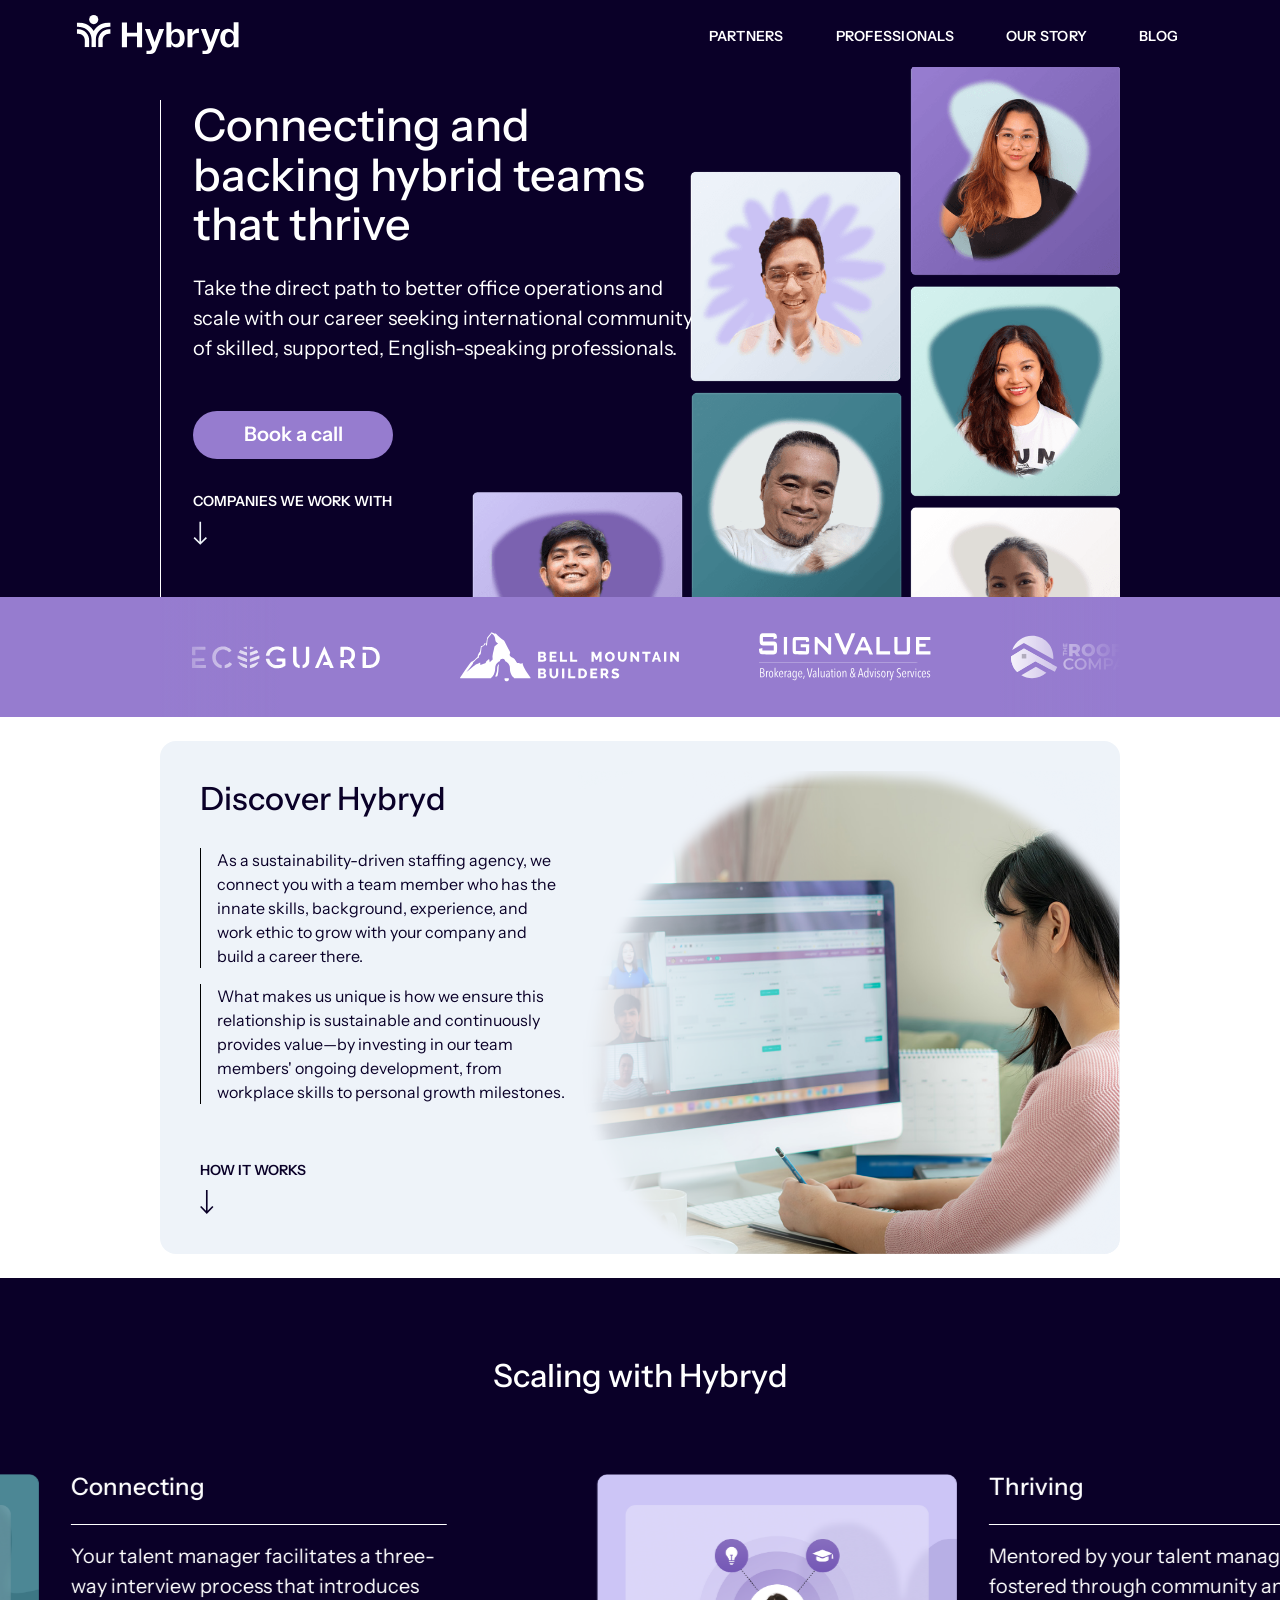
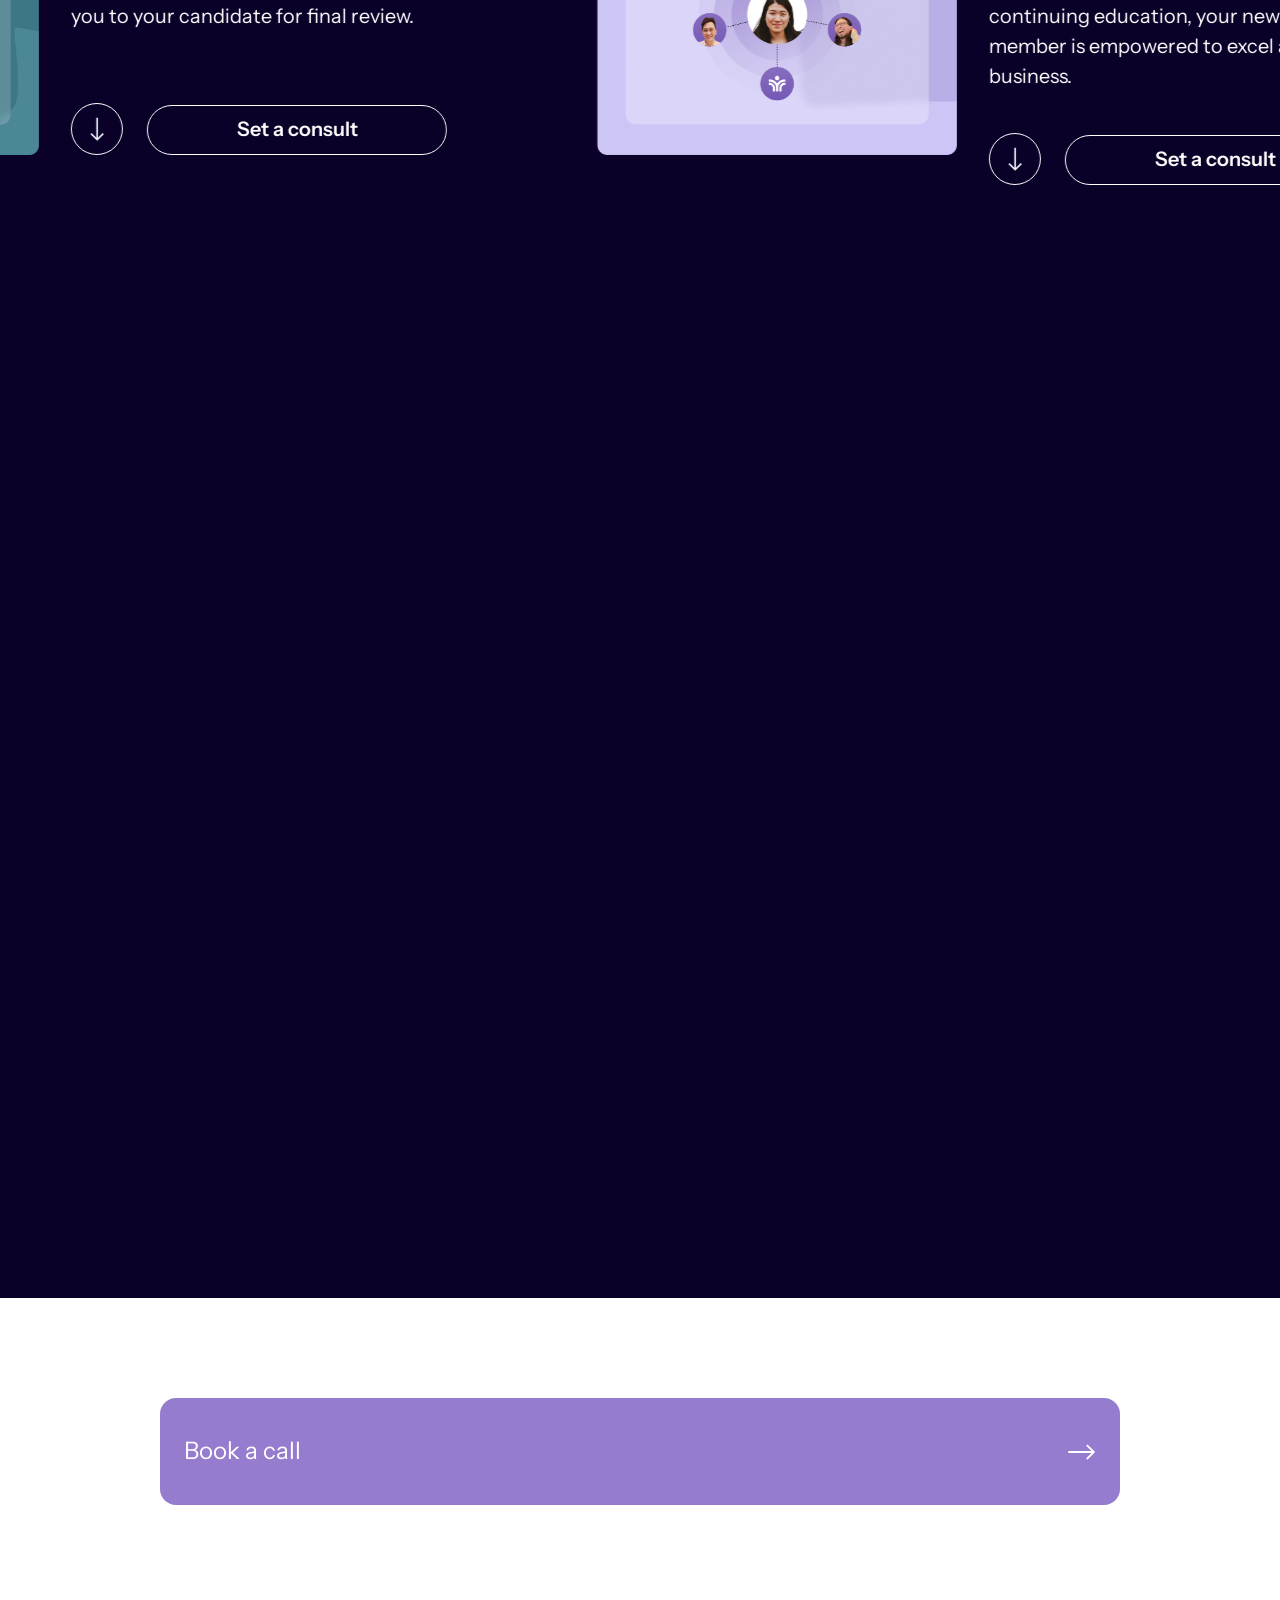
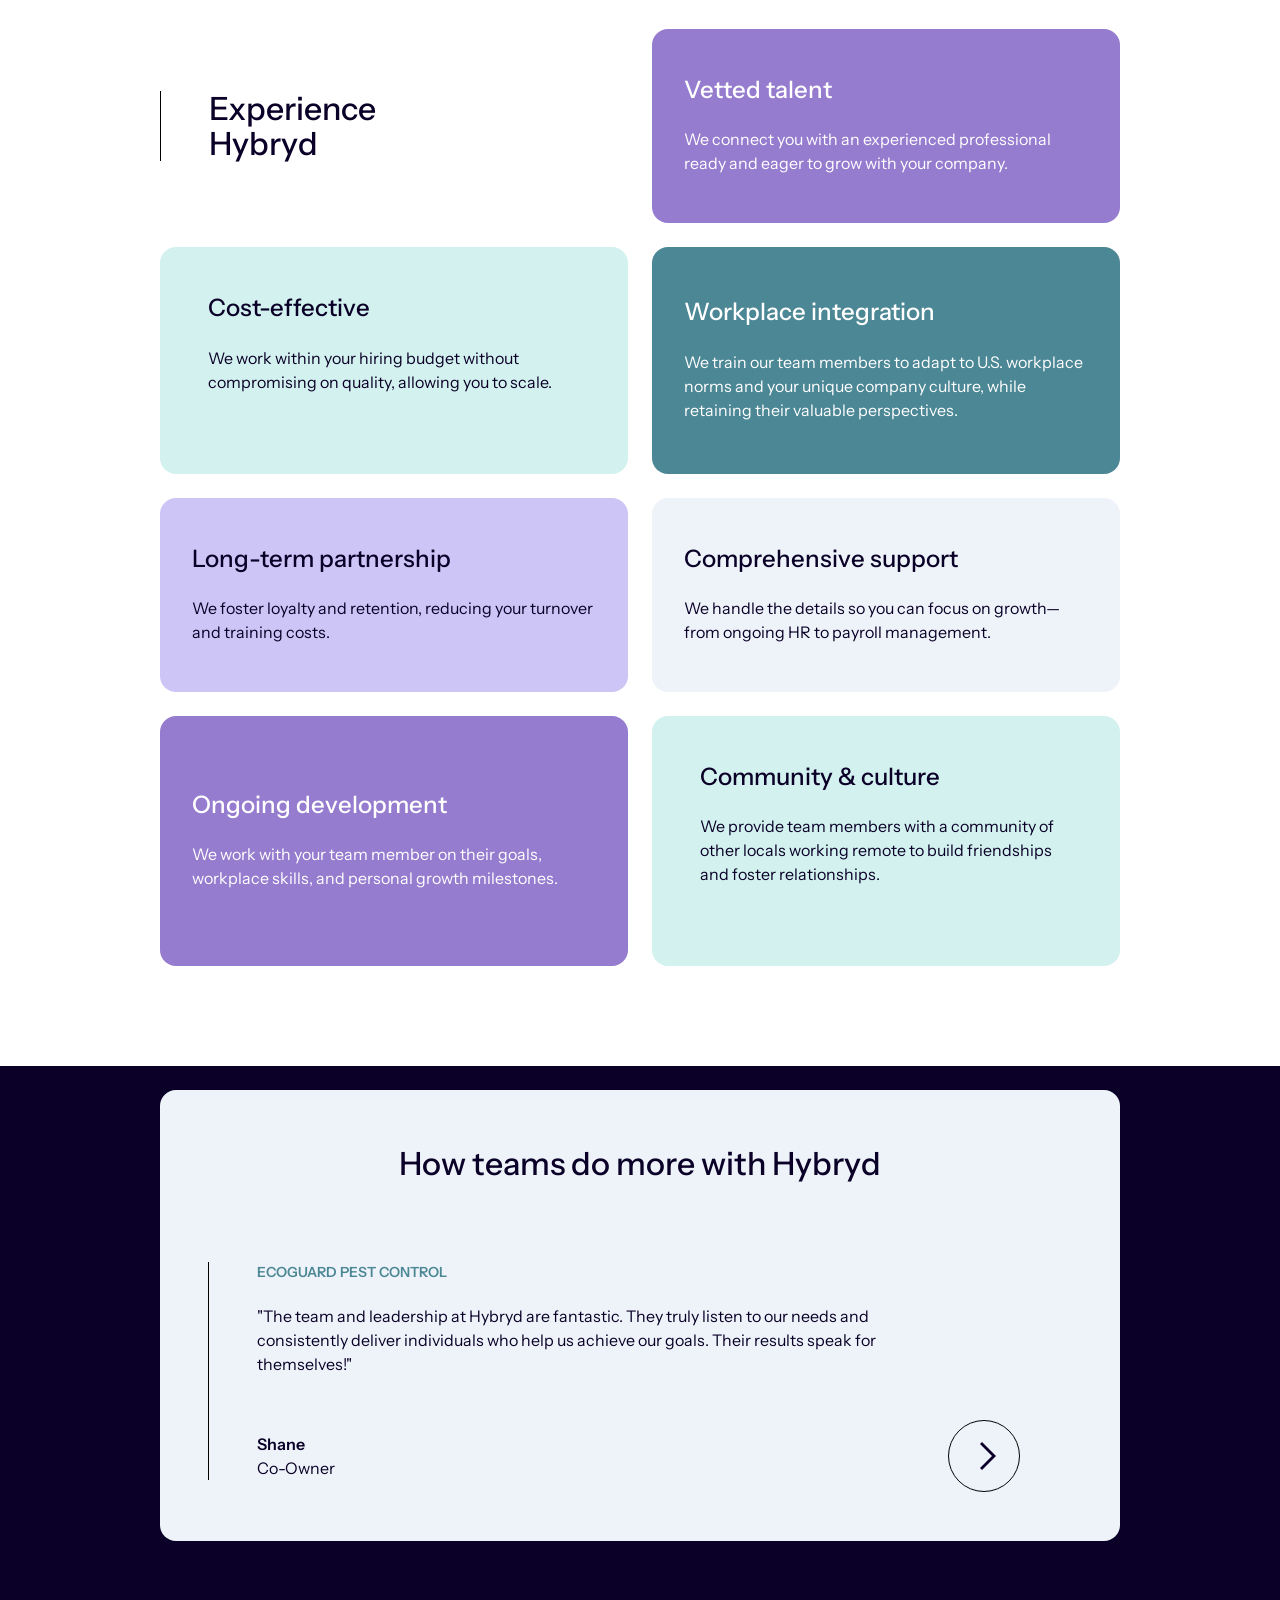
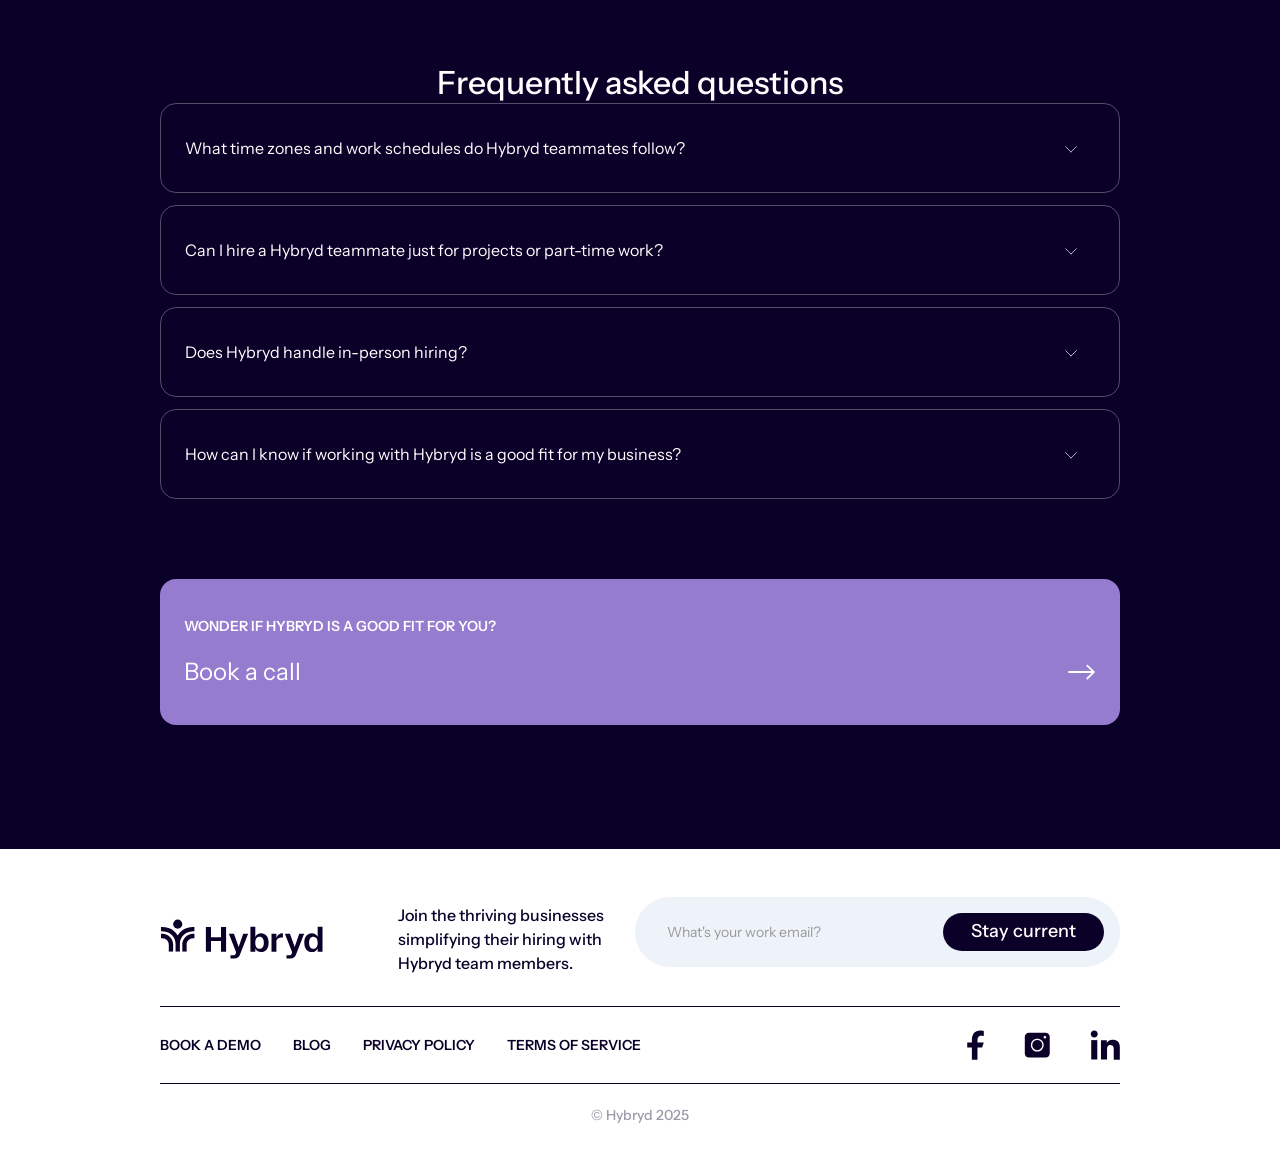
==== commit 7de57126: "Bug fixes: logo marquee, scroll interactions, dead links - Replace JS logo marquee (measured lazy im" ====
--- a/index.html
+++ b/index.html
@@ -1,4 +1,4 @@
-<!DOCTYPE html><html lang="en"><head><meta charset="utf-8"/><title>Hybryd | International Remote Staffing Agency for Office, Admin &amp; Customer Support Teams</title><meta property="og:type" content="website"/><meta property="og:site_name" content="Hybryd"/><meta property="og:locale" content="en_US"/><meta property="og:url" content="https://www.hirehybryd.com/"/><meta property="og:title" content="Hybryd | International Remote Staffing Agency for Office, Admin &amp; Customer Support Teams"/><meta property="og:description" content="Hybryd is an international remote staffing agency connecting U.S. small businesses with vetted, full-time professionals from the Philippines, Mexico, Nigeria, and across Latin America, Africa, and Asia. We handle HR and payroll and invest in retention so your team members stay."/><meta property="og:image" content="https://www.hirehybryd.com/images/og-image.png"/><meta property="og:image:width" content="1200"/><meta property="og:image:height" content="630"/><meta property="og:image:alt" content="Hybryd: remote team members who stay and grow with you"/><meta name="twitter:card" content="summary_large_image"/><meta name="twitter:title" content="Hybryd | International Remote Staffing Agency for Office, Admin &amp; Customer Support Teams"/><meta name="twitter:description" content="Hybryd is an international remote staffing agency connecting U.S. small businesses with vetted, full-time professionals from the Philippines, Mexico, Nigeria, and across Latin America, Africa, and Asia. We handle HR and payroll and invest in retention so your team members stay."/><meta name="twitter:image" content="https://www.hirehybryd.com/images/og-image.png"/><link rel="canonical" href="https://www.hirehybryd.com/"/><meta content="Hybryd is an international remote staffing agency connecting U.S. small businesses with vetted, full-time professionals from the Philippines, Mexico, Nigeria, and across Latin America, Africa, and Asia. We handle HR and payroll and invest in retention so your team members stay." name="description"/><meta content="width=device-width, initial-scale=1" name="viewport"/><link href="/css/site.css" rel="stylesheet" type="text/css" crossorigin="anonymous"/><link href="https://fonts.googleapis.com" rel="preconnect"/><link href="https://fonts.gstatic.com" rel="preconnect" crossorigin="anonymous"/><link href="https://fonts.googleapis.com/css2?family=Instrument+Sans:wght@300;400;500;600;700&display=swap" rel="stylesheet"><script type="text/javascript">!function(o,c){var n=c.documentElement,t=" w-mod-";n.className+=t+"js",("ontouchstart"in o||o.DocumentTouch&&c instanceof DocumentTouch)&&(n.className+=t+"touch")}(window,document);</script><link href="/images/group-119.png" rel="shortcut icon" type="image/x-icon"/><link href="/images/logo-group-120.png" rel="apple-touch-icon"/><script type="application/ld+json">{"@context": "https://schema.org", "@graph": [{"@type": "Organization", "@id": "https://www.hirehybryd.com/#organization", "name": "Hybryd", "legalName": "Hybryd LLC", "url": "https://www.hirehybryd.com/", "logo": {"@type": "ImageObject", "url": "https://www.hirehybryd.com/images/logo-group-120.png"}, "image": "https://www.hirehybryd.com/images/og-image.png", "description": "International remote staffing agency connecting U.S. small businesses with vetted, full-time professionals based in the Philippines, Mexico, Nigeria, and other countries across Latin America, Africa, and Asia, for office operations, customer support, and administrative roles.", "foundingDate": "2023", "founder": {"@type": "Person", "name": "Russell Mathias"}, "address": {"@type": "PostalAddress", "streetAddress": "412 W Rivers Edge Dr", "addressLocality": "Provo", "addressRegion": "UT", "postalCode": "84604", "addressCountry": "US"}, "areaServed": "US", "email": "team@hirehybryd.com", "sameAs": ["https://www.facebook.com/profile.php?id=61556228158531", "https://www.instagram.com/hirehybryd/", "https://www.linkedin.com/company/hire-hybryd/"]}, {"@type": "WebSite", "@id": "https://www.hirehybryd.com/#website", "url": "https://www.hirehybryd.com/", "name": "Hybryd", "publisher": {"@id": "https://www.hirehybryd.com/#organization"}}, {"@type": "FAQPage", "mainEntity": [{"@type": "Question", "name": "What time zones and work schedules do Hybryd teammates follow?", "acceptedAnswer": {"@type": "Answer", "text": "All Hybryd teammates work within the same time zone and schedule as your in-person hires, ensuring seamless integration into your team."}}, {"@type": "Question", "name": "Can I hire a Hybryd teammate just for projects or part-time work?", "acceptedAnswer": {"@type": "Answer", "text": "Hybryd prioritizes full-time placements. Project-based or part-time placements often lead to less favorable experiences for both the individual and the business, so we focus on building long-term teams."}}, {"@type": "Question", "name": "Does Hybryd handle in-person hiring?", "acceptedAnswer": {"@type": "Answer", "text": "No. Hybryd specializes in remote international teammates. Our professionals are based in the Philippines, Mexico, Nigeria, and other countries across Latin America, Africa, and Asia, and work your business hours as full-time members of your team."}}, {"@type": "Question", "name": "How can I know if working with Hybryd is a good fit for my business?", "acceptedAnswer": {"@type": "Answer", "text": "Schedule an alignment meeting with us. We will answer your questions and give you candid feedback on whether Hybryd is a good match and the right timing for your company."}}]}]}</script></head><body><div data-animation="default" data-collapse="medium" data-duration="400" data-easing="ease" data-easing2="ease" role="banner" class="navigation w-nav"><div class="container"><div class="navbar-wrapper"><a href="/" aria-current="page" class="home-link w-nav-brand w--current"><img alt="Hybryd logo" loading="lazy" src="/images/hybryd-logo-white.svg" class="image-61"/></a><nav role="navigation" class="nav-menu-wrapper w-nav-menu"><ul role="list" class="nav-menu-two w-list-unstyled"><li class="list-item nav-spacing"><a href="/partners" class="nav-link">PARTNERS</a></li><li class="nav-spacing"><a href="/professionals" class="nav-link">PROFESSIONALS</a></li><li class="nav-spacing"><a href="/our-story" class="nav-link">OUR STORY</a></li><li><a href="/blog" class="nav-link">BLOG</a></li><li class="mobile-margin-top-10 hidden"><a href="#" class="button-primary w-button">Get Started</a></li></ul></nav><div class="menu-button w-nav-button"><div class="icon w-icon-nav-menu"></div></div></div></div></div><section class="section-hero"><div class="w-layout-blockcontainer container-xxlarge w-container"><div id="w-node-_49ed3984-7219-e3ab-6fcc-650c0138a57e-6b13a2c2" class="w-layout-layout quick-stack wf-layout-layout"><div class="w-layout-cell"><div class="block-header-copy gap-48"><h1 class="copy-white margin-bottom-24px">Connecting and backing hybrid teams that thrive</h1><h4 class="copy-white margin-bottom-48px">Take the direct path to better office operations and scale with our career seeking international community of skilled, supported, English-speaking professionals.</h4><div class="margin-bottom-32px"><a href="https://api.leadconnectorhq.com/widget/booking/mN3F1LEz2Q5n6eoMMfK2" target="_blank" class="button w-button">Book a call</a></div><div class="div-block-81"><h6 class="copy-eyebrow copy-white margin-bottom-12px">Companies we work with</h6><img loading="lazy" src="/images/arrow-down-white.svg" alt="" class="image margin-bottom-52px"/></div></div></div><div class="w-layout-cell cell-4"><img alt="Collage of Hybryd remote team members smiling in video call portraits" src="/images/hero-img.png" loading="lazy" sizes="(max-width: 767px) 100vw, (max-width: 991px) 728px, 940px" srcset="/images/hero-img-p-500.png 500w, /images/hero-img-p-800.png 800w, /images/hero-img-p-1080.png 1080w, /images/hero-img-p-1600.png 1600w, /images/hero-img-p-2000.png 2000w, /images/hero-img.png 2467w" class="image-6"/></div></div></div></section><div class="logo-carousel"><div class="carousel-container"><div class="logo-container"><img alt="Ecoguard Pest Control logo" loading="lazy" src="/images/ecoguard.svg" class="logo-image"/><img alt="Bell Mountain Builders logo" loading="lazy" src="/images/bell-mountain.svg" class="logo-image"/><img alt="SignValue logo" loading="lazy" src="/images/signvalue.svg" class="logo-image"/><img alt="The Roofing Company logo" loading="lazy" src="/images/roofing.svg" class="logo-image"/><img alt="Mountain Vista Dental logo" loading="lazy" src="/images/mountain-vista.svg" class="logo-image"/><img alt="Precision logo" loading="lazy" src="/images/precision.svg" class="logo-image"/></div><div class="div-block-13"></div></div></div><section class="section-tile"><div id="w-node-_43569548-c034-1009-eb2c-73192a4feb31-6b13a2c2" class="w-layout-layout quick-stack-2 wf-layout-layout"><div class="w-layout-cell padding-side-40px padding-vertical-72px"><div><h2 class="margin-bottom-32px">Discover Hybryd</h2><h5 class="line-left-16px margin-bottom-16px">As a sustainability-driven staffing agency, we connect you with a team member who has the innate skills, background, experience, and work ethic to grow with your company and build a career there. </h5><h5 class="line-left-16px margin-bottom-56px">What makes us unique is how we ensure this relationship is sustainable and continuously provides value—by investing in our team members&#x27; ongoing development, from workplace skills to personal growth milestones.</h5><div class="div-block-82"><h6 class="copy-eyebrow margin-bottom-12px">How it works</h6><img loading="lazy" src="/images/arrow-down-black.svg" alt="" class="image"/></div></div></div><div class="w-layout-cell cell"><div class="div-block-83"><img alt="Remote professional working at a desktop computer in a video meeting" sizes="(max-width: 969px) 100vw, 969px" srcset="/images/mask-group-p-500.png 500w, /images/mask-group-p-800.png 800w, /images/mask-group.png 969w" src="/images/mask-group.png" loading="lazy" class="image-64"/></div></div></div></section><div class="horizontal-scroll"><div data-w-id="80e45f96-6be5-6218-7632-51234af08112" class="section expand"><div class="container-2 sticky"><div class="wrapper"><h2 class="copy-white copy-centered padding-bottom-80px">Scaling with Hybryd</h2><div class="c-scrolling-content"><div class="_w-scrolling-content"><div class="c-scroll-track"><div class="scroll-card"><div class="div-block-27"><div id="w-node-_64803aa1-fdc2-1acd-c1a5-d864c9edbc29-6b13a2c2" class="w-layout-layout quick-stack-4 wf-layout-layout"><div class="w-layout-cell cell-14"><div class="div-block-84"><img alt="Illustration of a checklist being aligned with Hybryd during the initial consult" sizes="(max-width: 1141px) 100vw, 1141px" srcset="/images/aligning-img-p-500.png 500w, /images/aligning-img-p-800.png 800w, /images/aligning-img-p-1080.png 1080w, /images/aligning-img.png 1141w" src="/images/aligning-img.png" loading="lazy" class="image-69"/></div></div><div class="w-layout-cell cell-3"><div class="div-block-17 mobile-centered"><div class="div-block-26"><h3 class="copy-white padding-bottom-24px underline mobile-centered">Aligning</h3><h4 class="copy-white padding-top-16px mobile-centered">In an initial consult, a dedicated talent manager will connect with you to understand your business goals and hybrid growth of your office operations.</h4></div><div class="div-block-19 mobile-hidden"><a href="#experience-section" class="link-block arrow-button mobile-hidden w-inline-block"><img loading="lazy" src="/images/arrow-down-white.svg" alt="" class="image-5"/></a><a href="https://api.leadconnectorhq.com/widget/booking/mN3F1LEz2Q5n6eoMMfK2" target="_blank" class="button button-secondary w-button">Set a consult</a></div></div></div></div></div></div><div class="scroll-card"><div><div id="w-node-b29d932d-53f8-56cc-4a3b-291a9212424f-6b13a2c2" class="w-layout-layout quick-stack-4 wf-layout-layout"><div class="w-layout-cell cell-15"><div class="div-block-85"><img alt="Illustration of Hybryd scouting and vetting candidates to find the right match" sizes="(max-width: 1141px) 100vw, 1141px" srcset="/images/group-72-p-500.png 500w, /images/group-72-p-800.png 800w, /images/group-72-p-1080.png 1080w, /images/group-72.png 1141w" src="/images/group-72.png" loading="lazy" class="image-70"/></div></div><div class="w-layout-cell cell-3"><div class="div-block-17 mobile-centered"><div class="div-block-26 mobile-centered"><h3 class="copy-white padding-bottom-24px underline mobile-centered">Scouting</h3><h4 class="copy-white padding-top-16px">Next, your talent manager contacts, vets, and recommends the skilled professional who matches your business needs and unique company culture.</h4></div><div class="div-block-19 mobile-hidden"><a href="#experience-section" class="link-block arrow-button w-inline-block"><img loading="lazy" src="/images/arrow-down-white.svg" alt="" class="image-5"/></a><a href="https://api.leadconnectorhq.com/widget/booking/mN3F1LEz2Q5n6eoMMfK2" target="_blank" class="button button-secondary w-button">Set a consult</a></div></div></div></div></div></div><div class="scroll-card"><div><div id="w-node-_1861c74b-e054-a5c8-40ad-f168a3a03a10-6b13a2c2" class="w-layout-layout quick-stack-4 wf-layout-layout"><div class="w-layout-cell cell-16"><div class="div-block-86"><img alt="Illustration of the Hybryd three-way interview: introduction and final interview between you, the candidate, and Hybryd" sizes="(max-width: 1141px) 100vw, 1141px" srcset="/images/group-117-p-500.png 500w, /images/group-117-p-800.png 800w, /images/group-117-p-1080.png 1080w, /images/group-117.png 1141w" src="/images/group-117.png" loading="lazy" class="image-71"/></div></div><div class="w-layout-cell cell-3"><div class="div-block-17 mobile-centered"><div class="div-block-26"><h3 class="copy-white padding-bottom-24px underline mobile-centered">Connecting</h3><h4 class="copy-white padding-top-16px mobile-centered">Your talent manager facilitates a three-way interview process that introduces you to your candidate for final review.</h4></div><div class="div-block-19 mobile-hidden"><a href="#experience-section" class="link-block arrow-button w-inline-block"><img loading="lazy" src="/images/arrow-down-white.svg" alt="" class="image-5"/></a><a href="https://api.leadconnectorhq.com/widget/booking/mN3F1LEz2Q5n6eoMMfK2" target="_blank" class="button button-secondary w-button">Set a consult</a></div></div></div></div></div></div><div class="scroll-card"><div><div id="w-node-ce709f94-5276-db37-1878-b6f16563ba93-6b13a2c2" class="w-layout-layout quick-stack-4 wf-layout-layout"><div class="w-layout-cell cell-17"><div class="div-block-87"><img alt="Illustration of a Hybryd talent manager connected to a candidate, training, and ideas" sizes="(max-width: 1142px) 100vw, 1142px" srcset="/images/group-81-p-500.png 500w, /images/group-81-p-800.png 800w, /images/group-81-p-1080.png 1080w, /images/group-81.png 1142w" src="/images/group-81.png" loading="lazy" class="image-72"/></div></div><div class="w-layout-cell cell-3"><div class="div-block-17 mobile-centered"><div class="div-block-26"><h3 class="copy-white padding-bottom-24px underline mobile-centered">Thriving</h3><h4 class="copy-white padding-top-16px mobile-centered">Mentored by your talent manager and fostered through community and continuing education, your new team member is empowered to excel at your business.</h4></div><div class="div-block-19"><a href="#experience-section" class="link-block arrow-button mobile-hidden w-inline-block"><img loading="lazy" src="/images/arrow-down-white.svg" alt="" class="image-5"/></a><a href="https://api.leadconnectorhq.com/widget/booking/mN3F1LEz2Q5n6eoMMfK2" target="_blank" class="button button-secondary w-button">Set a consult</a></div></div></div></div></div></div></div></div></div></div></div></div></div><div data-w-id="c47fe68c-19c1-9486-9f7d-49d17a53927f" class="sticky-container hidden"><div class="sticky-wrap"></div></div><a href="https://api.leadconnectorhq.com/widget/booking/mN3F1LEz2Q5n6eoMMfK2" target="_blank" class="link-block-4 margin-top-100px w-inline-block"><section class="cta margin-12px"><div class="w-layout-blockcontainer container-xxlarge padding-24px block w-container"><div class="div-block-14"><h3 class="copy-white copy-regular">Book a call</h3><img loading="lazy" src="/images/arrow-right-white.svg" alt=""/></div></div></section></a><section id="experience-section" class="section-100"><div class="w-layout-blockcontainer container-xxlarge w-container"><div class="w-layout-grid grid-3"><div id="w-node-_43569548-c034-1009-eb2c-73192a4feb6d-6b13a2c2" class="div-block-12"><h2 class="line-left-48px mobile-centered">Experience <br/>Hybryd</h2></div><div class="tile-experience background-lavender"><h3 class="copy-white mobile-centered">Vetted talent</h3><h5 class="copy-white mobile-centered">We connect you with an experienced professional ready and eager to grow with your company.</h5></div><div class="tile-experience background-seafoam"><h3 class="mobile-centered">Cost-effective</h3><h5 class="mobile-centered">We work within your hiring budget without compromising on quality, allowing you to scale.</h5></div><div class="tile-experience background-green"><h3 class="copy-white mobile-centered">Workplace integration</h3><h5 class="copy-white mobile-centered">We train our team members to adapt to U.S. workplace norms and your unique company culture, while retaining their valuable perspectives.</h5></div><div class="tile-experience background-light-lavender"><h3 class="mobile-centered">Long-term partnership</h3><h5 class="mobile-centered">We foster loyalty and retention, reducing your turnover and training costs.</h5></div><div class="tile-experience background-gray"><h3 class="mobile-centered">Comprehensive support</h3><h5 class="mobile-centered">We handle the details so you can focus on growth—from ongoing HR to payroll management.</h5></div><div class="tile-experience background-lavender"><h3 class="copy-white mobile-centered">Ongoing development</h3><h5 class="copy-white mobile-centered">We work with your team member on their goals, workplace skills, and personal growth milestones.</h5></div><div class="tile-experience background-seafoam"><h3 class="mobile-centered">Community &amp; culture</h3><h5 class="mobile-centered">We provide team members with a community of other locals working remote to build friendships and foster relationships.</h5></div></div></div></section><section class="background-dark padding-24px"><section class="section-do-more-tile"><div class="w-layout-blockcontainer container-xxlarge w-container"><h2 class="margin-bottom-100px mobile-centered">How teams do more with Hybryd</h2><div data-delay="4000" data-animation="slide" class="slider w-slider" data-autoplay="true" data-easing="ease" data-hide-arrows="false" data-disable-swipe="false" data-autoplay-limit="0" data-nav-spacing="0" data-duration="500" data-infinite="true"><div class="mask w-slider-mask"><div class="slide w-slide"><div class="carousel-review-single"><div class="div-block-21"><h5 class="copy-eyebrow copy-green margin-bottom-40px">Ecoguard Pest Control</h5><h5 class="margin-bottom-40px hidden">Pest control</h5><h5 class="copy-regular margin-bottom-140px">&quot;The team and leadership at Hybryd are fantastic. They truly listen to our needs and consistently deliver individuals who help us achieve our goals. Their results speak for themselves!&quot;</h5></div><div><h5 class="copy-semibold">Shane</h5><h5>Co-Owner</h5></div></div></div><div class="slide w-slide"><div class="carousel-review-single"><div class="div-block-21"><h5 class="copy-eyebrow copy-green margin-bottom-40px">Rentkit</h5><h5 class="margin-bottom-40px hidden">Party and event rental software</h5><h5 class="copy-regular margin-bottom-140px">&quot;We&#x27;ve relied on Hybryd for over a year to provide top-tier customer support and training talent. Their commitment to employee development and finding individuals who excel in their roles is unmatched. This approach has been vital for our growing business, and I highly recommend Hybryd to companies seeking exceptional, adaptable team members.&quot;</h5></div><div><h5 class="copy-semibold">Joe</h5><h5>CoFounder and CEO</h5></div></div></div><div class="slide w-slide"><div class="carousel-review-single"><div class="div-block-21"><h5 class="copy-eyebrow copy-green margin-bottom-40px">The Roofing Company</h5><h5 class="margin-bottom-40px hidden">Roofing contractor</h5><h5 class="copy-regular margin-bottom-140px">&quot;Hiring through Hybryd was an easy decision. They vetted and presented excellent candidates who joined our team seamlessly. We’re very happy with the quality Hybryd offers and highly recommend them!&quot;</h5></div><div><h5 class="copy-semibold">Alleen</h5><h5>Office Manager</h5></div></div></div><div class="slide w-slide"><div class="carousel-review-single"><div class="div-block-21"><h5 class="copy-eyebrow copy-green margin-bottom-40px">Max Estimates</h5><h5 class="margin-bottom-40px hidden">Construction estimating</h5><h5 class="copy-regular margin-bottom-140px">&quot;Hybrd goes above and beyond to deliver exceptional staffing solutions tailored to your needs. Their professionalism and ability to match the right candidates with the right roles make the hiring process effortless. I’ve seen firsthand the positive impact their expertise brings and wholeheartedly recommend them!&quot;</h5></div><div><h5 class="copy-semibold">Tyler</h5><h5>Owner</h5></div></div></div><div class="slide w-slide"><div class="carousel-review-single"><div class="div-block-21"><h5 class="copy-eyebrow copy-green margin-bottom-40px">Mount Vista Dental</h5><h5 class="margin-bottom-40px hidden">Dental practice</h5><h5 class="copy-regular margin-bottom-140px">&quot;We’ve been using Hybryd for about a year to manage remote tasks like calls, insurance matters, and accounts receivable. The employee is professional, personable, and organized, helping us save on labor costs while delivering better results.&quot;</h5></div><div><h5 class="copy-semibold">Michael</h5><h5>CFO</h5></div></div></div></div><div class="hidden w-slider-arrow-left"><div class="w-icon-slider-left"></div></div><div class="right-arrow w-slider-arrow-right"><div class="icon-3 w-icon-slider-right"></div></div><div class="slide-nav hidden w-slider-nav"></div></div></div></section></section><section class="section-100 background-dark"><div class="w-layout-blockcontainer container-xxlarge padding-12px w-container"><h2 class="copy-white margin-bottom-52px mobile-centered">Frequently asked questions</h2><div class="w-layout-grid grid-one-column margin-bottom-100px"><div data-delay="0" data-hover="false" class="faq-item w-dropdown"><div class="faq-toggle w-dropdown-toggle"><div class="faq-title-wrapper"><h5 class="copy-white faq-question">What time zones and work schedules do Hybryd teammates follow?</h5><div class="faq-icon-square"><div class="faq-arrow w-embed"><svg width="64" height="64" viewBox="0 0 24 24" xmlns="http://www.w3.org/2000/svg">
+<!DOCTYPE html><html lang="en" data-wf-page="67649bd272dbb1e56b13a2c2" data-wf-site="67649bd272dbb1e56b13a2b7"><head><meta charset="utf-8"/><title>Hybryd | International Remote Staffing Agency for Office, Admin &amp; Customer Support Teams</title><meta property="og:type" content="website"/><meta property="og:site_name" content="Hybryd"/><meta property="og:locale" content="en_US"/><meta property="og:url" content="https://www.hirehybryd.com/"/><meta property="og:title" content="Hybryd | International Remote Staffing Agency for Office, Admin &amp; Customer Support Teams"/><meta property="og:description" content="Hybryd is an international remote staffing agency connecting U.S. small businesses with vetted, full-time professionals from the Philippines, Mexico, Nigeria, and across Latin America, Africa, and Asia. We handle HR and payroll and invest in retention so your team members stay."/><meta property="og:image" content="https://www.hirehybryd.com/images/og-image.png"/><meta property="og:image:width" content="1200"/><meta property="og:image:height" content="630"/><meta property="og:image:alt" content="Hybryd: remote team members who stay and grow with you"/><meta name="twitter:card" content="summary_large_image"/><meta name="twitter:title" content="Hybryd | International Remote Staffing Agency for Office, Admin &amp; Customer Support Teams"/><meta name="twitter:description" content="Hybryd is an international remote staffing agency connecting U.S. small businesses with vetted, full-time professionals from the Philippines, Mexico, Nigeria, and across Latin America, Africa, and Asia. We handle HR and payroll and invest in retention so your team members stay."/><meta name="twitter:image" content="https://www.hirehybryd.com/images/og-image.png"/><link rel="canonical" href="https://www.hirehybryd.com/"/><meta content="Hybryd is an international remote staffing agency connecting U.S. small businesses with vetted, full-time professionals from the Philippines, Mexico, Nigeria, and across Latin America, Africa, and Asia. We handle HR and payroll and invest in retention so your team members stay." name="description"/><meta content="width=device-width, initial-scale=1" name="viewport"/><link href="/css/site.css" rel="stylesheet" type="text/css" crossorigin="anonymous"/><link href="https://fonts.googleapis.com" rel="preconnect"/><link href="https://fonts.gstatic.com" rel="preconnect" crossorigin="anonymous"/><link href="https://fonts.googleapis.com/css2?family=Instrument+Sans:wght@300;400;500;600;700&display=swap" rel="stylesheet"><script type="text/javascript">!function(o,c){var n=c.documentElement,t=" w-mod-";n.className+=t+"js",("ontouchstart"in o||o.DocumentTouch&&c instanceof DocumentTouch)&&(n.className+=t+"touch")}(window,document);</script><link href="/images/group-119.png" rel="shortcut icon" type="image/x-icon"/><link href="/images/logo-group-120.png" rel="apple-touch-icon"/><script type="application/ld+json">{"@context": "https://schema.org", "@graph": [{"@type": "Organization", "@id": "https://www.hirehybryd.com/#organization", "name": "Hybryd", "legalName": "Hybryd LLC", "url": "https://www.hirehybryd.com/", "logo": {"@type": "ImageObject", "url": "https://www.hirehybryd.com/images/logo-group-120.png"}, "image": "https://www.hirehybryd.com/images/og-image.png", "description": "International remote staffing agency connecting U.S. small businesses with vetted, full-time professionals based in the Philippines, Mexico, Nigeria, and other countries across Latin America, Africa, and Asia, for office operations, customer support, and administrative roles.", "foundingDate": "2023", "founder": {"@type": "Person", "name": "Russell Mathias"}, "address": {"@type": "PostalAddress", "streetAddress": "412 W Rivers Edge Dr", "addressLocality": "Provo", "addressRegion": "UT", "postalCode": "84604", "addressCountry": "US"}, "areaServed": "US", "email": "team@hirehybryd.com", "sameAs": ["https://www.facebook.com/profile.php?id=61556228158531", "https://www.instagram.com/hirehybryd/", "https://www.linkedin.com/company/hire-hybryd/"]}, {"@type": "WebSite", "@id": "https://www.hirehybryd.com/#website", "url": "https://www.hirehybryd.com/", "name": "Hybryd", "publisher": {"@id": "https://www.hirehybryd.com/#organization"}}, {"@type": "FAQPage", "mainEntity": [{"@type": "Question", "name": "What time zones and work schedules do Hybryd teammates follow?", "acceptedAnswer": {"@type": "Answer", "text": "All Hybryd teammates work within the same time zone and schedule as your in-person hires, ensuring seamless integration into your team."}}, {"@type": "Question", "name": "Can I hire a Hybryd teammate just for projects or part-time work?", "acceptedAnswer": {"@type": "Answer", "text": "Hybryd prioritizes full-time placements. Project-based or part-time placements often lead to less favorable experiences for both the individual and the business, so we focus on building long-term teams."}}, {"@type": "Question", "name": "Does Hybryd handle in-person hiring?", "acceptedAnswer": {"@type": "Answer", "text": "No. Hybryd specializes in remote international teammates. Our professionals are based in the Philippines, Mexico, Nigeria, and other countries across Latin America, Africa, and Asia, and work your business hours as full-time members of your team."}}, {"@type": "Question", "name": "How can I know if working with Hybryd is a good fit for my business?", "acceptedAnswer": {"@type": "Answer", "text": "Schedule an alignment meeting with us. We will answer your questions and give you candid feedback on whether Hybryd is a good match and the right timing for your company."}}]}]}</script></head><body><div data-animation="default" data-collapse="medium" data-duration="400" data-easing="ease" data-easing2="ease" role="banner" class="navigation w-nav"><div class="container"><div class="navbar-wrapper"><a href="/" aria-current="page" class="home-link w-nav-brand w--current"><img alt="Hybryd logo" loading="lazy" src="/images/hybryd-logo-white.svg" class="image-61"/></a><nav role="navigation" class="nav-menu-wrapper w-nav-menu"><ul role="list" class="nav-menu-two w-list-unstyled"><li class="list-item nav-spacing"><a href="/partners" class="nav-link">PARTNERS</a></li><li class="nav-spacing"><a href="/professionals" class="nav-link">PROFESSIONALS</a></li><li class="nav-spacing"><a href="/our-story" class="nav-link">OUR STORY</a></li><li><a href="/blog/" class="nav-link">BLOG</a></li><li class="mobile-margin-top-10 hidden"><a href="https://api.leadconnectorhq.com/widget/booking/mN3F1LEz2Q5n6eoMMfK2" target="_blank" class="button-primary w-button">Get Started</a></li></ul></nav><div class="menu-button w-nav-button"><div class="icon w-icon-nav-menu"></div></div></div></div></div><section class="section-hero"><div class="w-layout-blockcontainer container-xxlarge w-container"><div id="w-node-_49ed3984-7219-e3ab-6fcc-650c0138a57e-6b13a2c2" class="w-layout-layout quick-stack wf-layout-layout"><div class="w-layout-cell"><div class="block-header-copy gap-48"><h1 class="copy-white margin-bottom-24px">Connecting and backing hybrid teams that thrive</h1><h4 class="copy-white margin-bottom-48px">Take the direct path to better office operations and scale with our career seeking international community of skilled, supported, English-speaking professionals.</h4><div class="margin-bottom-32px"><a href="https://api.leadconnectorhq.com/widget/booking/mN3F1LEz2Q5n6eoMMfK2" target="_blank" class="button w-button">Book a call</a></div><div class="div-block-81"><h6 class="copy-eyebrow copy-white margin-bottom-12px">Companies we work with</h6><img loading="lazy" src="/images/arrow-down-white.svg" alt="" class="image margin-bottom-52px"/></div></div></div><div class="w-layout-cell cell-4"><img alt="Collage of Hybryd remote team members smiling in video call portraits" src="/images/hero-img.png" loading="lazy" sizes="(max-width: 767px) 100vw, (max-width: 991px) 728px, 940px" srcset="/images/hero-img-p-500.png 500w, /images/hero-img-p-800.png 800w, /images/hero-img-p-1080.png 1080w, /images/hero-img-p-1600.png 1600w, /images/hero-img-p-2000.png 2000w, /images/hero-img.png 2467w" class="image-6"/></div></div></div></section><div class="logo-carousel" aria-label="Companies we work with"><div class="carousel-container"><div class="logo-track"><div class="logo-container"><img alt="Ecoguard Pest Control logo" src="/images/ecoguard.svg" width="213" height="68" class="logo-image"/><img alt="Bell Mountain Builders logo" src="/images/bell-mountain.svg" width="248" height="68" class="logo-image"/><img alt="SignValue logo" src="/images/signvalue.svg" width="195" height="68" class="logo-image"/><img alt="The Roofing Company logo" src="/images/roofing.svg" width="165" height="68" class="logo-image"/><img alt="Mountain Vista Dental logo" src="/images/mountain-vista.svg" width="142" height="68" class="logo-image"/><img alt="Precision logo" src="/images/precision.svg" width="171" height="68" class="logo-image"/></div><div class="logo-container"><img aria-hidden="true" alt="Ecoguard Pest Control logo" src="/images/ecoguard.svg" width="213" height="68" class="logo-image"/><img aria-hidden="true" alt="Bell Mountain Builders logo" src="/images/bell-mountain.svg" width="248" height="68" class="logo-image"/><img aria-hidden="true" alt="SignValue logo" src="/images/signvalue.svg" width="195" height="68" class="logo-image"/><img aria-hidden="true" alt="The Roofing Company logo" src="/images/roofing.svg" width="165" height="68" class="logo-image"/><img aria-hidden="true" alt="Mountain Vista Dental logo" src="/images/mountain-vista.svg" width="142" height="68" class="logo-image"/><img aria-hidden="true" alt="Precision logo" src="/images/precision.svg" width="171" height="68" class="logo-image"/></div></div><div class="div-block-13"></div><div class="div-block-13 fade-right"></div></div></div><section class="section-tile"><div id="w-node-_43569548-c034-1009-eb2c-73192a4feb31-6b13a2c2" class="w-layout-layout quick-stack-2 wf-layout-layout"><div class="w-layout-cell padding-side-40px padding-vertical-72px"><div><h2 class="margin-bottom-32px">Discover Hybryd</h2><h5 class="line-left-16px margin-bottom-16px">As a sustainability-driven staffing agency, we connect you with a team member who has the innate skills, background, experience, and work ethic to grow with your company and build a career there. </h5><h5 class="line-left-16px margin-bottom-56px">What makes us unique is how we ensure this relationship is sustainable and continuously provides value—by investing in our team members&#x27; ongoing development, from workplace skills to personal growth milestones.</h5><div class="div-block-82"><h6 class="copy-eyebrow margin-bottom-12px">How it works</h6><img loading="lazy" src="/images/arrow-down-black.svg" alt="" class="image"/></div></div></div><div class="w-layout-cell cell"><div class="div-block-83"><img alt="Remote professional working at a desktop computer in a video meeting" sizes="(max-width: 969px) 100vw, 969px" srcset="/images/mask-group-p-500.png 500w, /images/mask-group-p-800.png 800w, /images/mask-group.png 969w" src="/images/mask-group.png" loading="lazy" class="image-64"/></div></div></div></section><div class="horizontal-scroll"><div data-w-id="80e45f96-6be5-6218-7632-51234af08112" class="section expand"><div class="container-2 sticky"><div class="wrapper"><h2 class="copy-white copy-centered padding-bottom-80px">Scaling with Hybryd</h2><div class="c-scrolling-content"><div class="_w-scrolling-content"><div class="c-scroll-track"><div class="scroll-card"><div class="div-block-27"><div id="w-node-_64803aa1-fdc2-1acd-c1a5-d864c9edbc29-6b13a2c2" class="w-layout-layout quick-stack-4 wf-layout-layout"><div class="w-layout-cell cell-14"><div class="div-block-84"><img alt="Illustration of a checklist being aligned with Hybryd during the initial consult" sizes="(max-width: 1141px) 100vw, 1141px" srcset="/images/aligning-img-p-500.png 500w, /images/aligning-img-p-800.png 800w, /images/aligning-img-p-1080.png 1080w, /images/aligning-img.png 1141w" src="/images/aligning-img.png" loading="lazy" class="image-69"/></div></div><div class="w-layout-cell cell-3"><div class="div-block-17 mobile-centered"><div class="div-block-26"><h3 class="copy-white padding-bottom-24px underline mobile-centered">Aligning</h3><h4 class="copy-white padding-top-16px mobile-centered">In an initial consult, a dedicated talent manager will connect with you to understand your business goals and hybrid growth of your office operations.</h4></div><div class="div-block-19 mobile-hidden"><a href="#experience-section" class="link-block arrow-button mobile-hidden w-inline-block"><img loading="lazy" src="/images/arrow-down-white.svg" alt="" class="image-5"/></a><a href="https://api.leadconnectorhq.com/widget/booking/mN3F1LEz2Q5n6eoMMfK2" target="_blank" class="button button-secondary w-button">Set a consult</a></div></div></div></div></div></div><div class="scroll-card"><div><div id="w-node-b29d932d-53f8-56cc-4a3b-291a9212424f-6b13a2c2" class="w-layout-layout quick-stack-4 wf-layout-layout"><div class="w-layout-cell cell-15"><div class="div-block-85"><img alt="Illustration of Hybryd scouting and vetting candidates to find the right match" sizes="(max-width: 1141px) 100vw, 1141px" srcset="/images/group-72-p-500.png 500w, /images/group-72-p-800.png 800w, /images/group-72-p-1080.png 1080w, /images/group-72.png 1141w" src="/images/group-72.png" loading="lazy" class="image-70"/></div></div><div class="w-layout-cell cell-3"><div class="div-block-17 mobile-centered"><div class="div-block-26 mobile-centered"><h3 class="copy-white padding-bottom-24px underline mobile-centered">Scouting</h3><h4 class="copy-white padding-top-16px">Next, your talent manager contacts, vets, and recommends the skilled professional who matches your business needs and unique company culture.</h4></div><div class="div-block-19 mobile-hidden"><a href="#experience-section" class="link-block arrow-button w-inline-block"><img loading="lazy" src="/images/arrow-down-white.svg" alt="" class="image-5"/></a><a href="https://api.leadconnectorhq.com/widget/booking/mN3F1LEz2Q5n6eoMMfK2" target="_blank" class="button button-secondary w-button">Set a consult</a></div></div></div></div></div></div><div class="scroll-card"><div><div id="w-node-_1861c74b-e054-a5c8-40ad-f168a3a03a10-6b13a2c2" class="w-layout-layout quick-stack-4 wf-layout-layout"><div class="w-layout-cell cell-16"><div class="div-block-86"><img alt="Illustration of the Hybryd three-way interview: introduction and final interview between you, the candidate, and Hybryd" sizes="(max-width: 1141px) 100vw, 1141px" srcset="/images/group-117-p-500.png 500w, /images/group-117-p-800.png 800w, /images/group-117-p-1080.png 1080w, /images/group-117.png 1141w" src="/images/group-117.png" loading="lazy" class="image-71"/></div></div><div class="w-layout-cell cell-3"><div class="div-block-17 mobile-centered"><div class="div-block-26"><h3 class="copy-white padding-bottom-24px underline mobile-centered">Connecting</h3><h4 class="copy-white padding-top-16px mobile-centered">Your talent manager facilitates a three-way interview process that introduces you to your candidate for final review.</h4></div><div class="div-block-19 mobile-hidden"><a href="#experience-section" class="link-block arrow-button w-inline-block"><img loading="lazy" src="/images/arrow-down-white.svg" alt="" class="image-5"/></a><a href="https://api.leadconnectorhq.com/widget/booking/mN3F1LEz2Q5n6eoMMfK2" target="_blank" class="button button-secondary w-button">Set a consult</a></div></div></div></div></div></div><div class="scroll-card"><div><div id="w-node-ce709f94-5276-db37-1878-b6f16563ba93-6b13a2c2" class="w-layout-layout quick-stack-4 wf-layout-layout"><div class="w-layout-cell cell-17"><div class="div-block-87"><img alt="Illustration of a Hybryd talent manager connected to a candidate, training, and ideas" sizes="(max-width: 1142px) 100vw, 1142px" srcset="/images/group-81-p-500.png 500w, /images/group-81-p-800.png 800w, /images/group-81-p-1080.png 1080w, /images/group-81.png 1142w" src="/images/group-81.png" loading="lazy" class="image-72"/></div></div><div class="w-layout-cell cell-3"><div class="div-block-17 mobile-centered"><div class="div-block-26"><h3 class="copy-white padding-bottom-24px underline mobile-centered">Thriving</h3><h4 class="copy-white padding-top-16px mobile-centered">Mentored by your talent manager and fostered through community and continuing education, your new team member is empowered to excel at your business.</h4></div><div class="div-block-19"><a href="#experience-section" class="link-block arrow-button mobile-hidden w-inline-block"><img loading="lazy" src="/images/arrow-down-white.svg" alt="" class="image-5"/></a><a href="https://api.leadconnectorhq.com/widget/booking/mN3F1LEz2Q5n6eoMMfK2" target="_blank" class="button button-secondary w-button">Set a consult</a></div></div></div></div></div></div></div></div></div></div></div></div></div><div data-w-id="c47fe68c-19c1-9486-9f7d-49d17a53927f" class="sticky-container hidden"><div class="sticky-wrap"></div></div><a href="https://api.leadconnectorhq.com/widget/booking/mN3F1LEz2Q5n6eoMMfK2" target="_blank" class="link-block-4 margin-top-100px w-inline-block"><section class="cta margin-12px"><div class="w-layout-blockcontainer container-xxlarge padding-24px block w-container"><div class="div-block-14"><h3 class="copy-white copy-regular">Book a call</h3><img loading="lazy" src="/images/arrow-right-white.svg" alt=""/></div></div></section></a><section id="experience-section" class="section-100"><div class="w-layout-blockcontainer container-xxlarge w-container"><div class="w-layout-grid grid-3"><div id="w-node-_43569548-c034-1009-eb2c-73192a4feb6d-6b13a2c2" class="div-block-12"><h2 class="line-left-48px mobile-centered">Experience <br/>Hybryd</h2></div><div class="tile-experience background-lavender"><h3 class="copy-white mobile-centered">Vetted talent</h3><h5 class="copy-white mobile-centered">We connect you with an experienced professional ready and eager to grow with your company.</h5></div><div class="tile-experience background-seafoam"><h3 class="mobile-centered">Cost-effective</h3><h5 class="mobile-centered">We work within your hiring budget without compromising on quality, allowing you to scale.</h5></div><div class="tile-experience background-green"><h3 class="copy-white mobile-centered">Workplace integration</h3><h5 class="copy-white mobile-centered">We train our team members to adapt to U.S. workplace norms and your unique company culture, while retaining their valuable perspectives.</h5></div><div class="tile-experience background-light-lavender"><h3 class="mobile-centered">Long-term partnership</h3><h5 class="mobile-centered">We foster loyalty and retention, reducing your turnover and training costs.</h5></div><div class="tile-experience background-gray"><h3 class="mobile-centered">Comprehensive support</h3><h5 class="mobile-centered">We handle the details so you can focus on growth—from ongoing HR to payroll management.</h5></div><div class="tile-experience background-lavender"><h3 class="copy-white mobile-centered">Ongoing development</h3><h5 class="copy-white mobile-centered">We work with your team member on their goals, workplace skills, and personal growth milestones.</h5></div><div class="tile-experience background-seafoam"><h3 class="mobile-centered">Community &amp; culture</h3><h5 class="mobile-centered">We provide team members with a community of other locals working remote to build friendships and foster relationships.</h5></div></div></div></section><section class="background-dark padding-24px"><section class="section-do-more-tile"><div class="w-layout-blockcontainer container-xxlarge w-container"><h2 class="margin-bottom-100px mobile-centered">How teams do more with Hybryd</h2><div data-delay="4000" data-animation="slide" class="slider w-slider" data-autoplay="true" data-easing="ease" data-hide-arrows="false" data-disable-swipe="false" data-autoplay-limit="0" data-nav-spacing="0" data-duration="500" data-infinite="true"><div class="mask w-slider-mask"><div class="slide w-slide"><div class="carousel-review-single"><div class="div-block-21"><h5 class="copy-eyebrow copy-green margin-bottom-40px">Ecoguard Pest Control</h5><h5 class="margin-bottom-40px hidden">Pest control</h5><h5 class="copy-regular margin-bottom-140px">&quot;The team and leadership at Hybryd are fantastic. They truly listen to our needs and consistently deliver individuals who help us achieve our goals. Their results speak for themselves!&quot;</h5></div><div><h5 class="copy-semibold">Shane</h5><h5>Co-Owner</h5></div></div></div><div class="slide w-slide"><div class="carousel-review-single"><div class="div-block-21"><h5 class="copy-eyebrow copy-green margin-bottom-40px">Rentkit</h5><h5 class="margin-bottom-40px hidden">Party and event rental software</h5><h5 class="copy-regular margin-bottom-140px">&quot;We&#x27;ve relied on Hybryd for over a year to provide top-tier customer support and training talent. Their commitment to employee development and finding individuals who excel in their roles is unmatched. This approach has been vital for our growing business, and I highly recommend Hybryd to companies seeking exceptional, adaptable team members.&quot;</h5></div><div><h5 class="copy-semibold">Joe</h5><h5>CoFounder and CEO</h5></div></div></div><div class="slide w-slide"><div class="carousel-review-single"><div class="div-block-21"><h5 class="copy-eyebrow copy-green margin-bottom-40px">The Roofing Company</h5><h5 class="margin-bottom-40px hidden">Roofing contractor</h5><h5 class="copy-regular margin-bottom-140px">&quot;Hiring through Hybryd was an easy decision. They vetted and presented excellent candidates who joined our team seamlessly. We’re very happy with the quality Hybryd offers and highly recommend them!&quot;</h5></div><div><h5 class="copy-semibold">Alleen</h5><h5>Office Manager</h5></div></div></div><div class="slide w-slide"><div class="carousel-review-single"><div class="div-block-21"><h5 class="copy-eyebrow copy-green margin-bottom-40px">Max Estimates</h5><h5 class="margin-bottom-40px hidden">Construction estimating</h5><h5 class="copy-regular margin-bottom-140px">&quot;Hybrd goes above and beyond to deliver exceptional staffing solutions tailored to your needs. Their professionalism and ability to match the right candidates with the right roles make the hiring process effortless. I’ve seen firsthand the positive impact their expertise brings and wholeheartedly recommend them!&quot;</h5></div><div><h5 class="copy-semibold">Tyler</h5><h5>Owner</h5></div></div></div><div class="slide w-slide"><div class="carousel-review-single"><div class="div-block-21"><h5 class="copy-eyebrow copy-green margin-bottom-40px">Mount Vista Dental</h5><h5 class="margin-bottom-40px hidden">Dental practice</h5><h5 class="copy-regular margin-bottom-140px">&quot;We’ve been using Hybryd for about a year to manage remote tasks like calls, insurance matters, and accounts receivable. The employee is professional, personable, and organized, helping us save on labor costs while delivering better results.&quot;</h5></div><div><h5 class="copy-semibold">Michael</h5><h5>CFO</h5></div></div></div></div><div class="hidden w-slider-arrow-left"><div class="w-icon-slider-left"></div></div><div class="right-arrow w-slider-arrow-right"><div class="icon-3 w-icon-slider-right"></div></div><div class="slide-nav hidden w-slider-nav"></div></div></div></section></section><section class="section-100 background-dark"><div class="w-layout-blockcontainer container-xxlarge padding-12px w-container"><h2 class="copy-white margin-bottom-52px mobile-centered">Frequently asked questions</h2><div class="w-layout-grid grid-one-column margin-bottom-100px"><div data-delay="0" data-hover="false" class="faq-item w-dropdown"><div class="faq-toggle w-dropdown-toggle"><div class="faq-title-wrapper"><h5 class="copy-white faq-question">What time zones and work schedules do Hybryd teammates follow?</h5><div class="faq-icon-square"><div class="faq-arrow w-embed"><svg width="64" height="64" viewBox="0 0 24 24" xmlns="http://www.w3.org/2000/svg">
   <path d="M12 15L8 11M16 11L12 15" 
     stroke="#ffffff" 
     stroke-width=".5" 
@@ -22,74 +22,22 @@
     stroke-width=".5" 
     stroke-linecap="round" 
     fill="none"/>
-</svg></div></div></div></div><nav class="faq-content w-dropdown-list"><div class="faq-content-wrapper"><h5 class="copy-white">If you&#x27;re considering Hybryd but are unsure if it’s the right fit, schedule an alignment meeting with us. We’ll answer your questions and provide feedback on whether it’s a good match and the right timing for your company.</h5></div></nav></div></div><div class="cta padding-24px"><a href="https://api.leadconnectorhq.com/widget/booking/mN3F1LEz2Q5n6eoMMfK2" target="_blank" class="link-block-5 w-inline-block"><div class="w-layout-blockcontainer container-xxlarge background-lavender radius-8px hover-dark w-container"><div class="div-block-15"><h5 class="copy-white copy-eyebrow margin-bottom-16px">Wonder if Hybryd Is a good fit for you?</h5><div class="div-block-20"><h3 class="copy-white copy-regular">Book a call</h3><img loading="lazy" src="/images/arrow-right-white.svg" alt=""/></div></div></div></a></div></div></section><section class="section-footer"><div class="w-layout-blockcontainer container-xxlarge w-container"><div class="w-layout-grid grid-2"><div id="w-node-_8f6502e7-a35f-4b46-b234-3cda10ff25cf-10ff25cc" class="div-block-12"><img alt="Hybryd logo" loading="lazy" src="/images/hybryd-logo-dark.svg"/></div><div class="div-block-12"><h5 class="copy-medium mobile-centered tablet-left-aligned">Join the thriving businesses simplifying their hiring with Hybryd team members.</h5></div><div id="w-node-_8f6502e7-a35f-4b46-b234-3cda10ff25d4-10ff25cc" class="div-block-22"><div class="w-form"><form id="email-form" name="email-form" data-name="Email Form" method="post" action="https://api.web3forms.com/submit"><input type="hidden" name="access_key" value="WEB3FORMS_ACCESS_KEY"><input type="hidden" name="subject" value="New newsletter signup from hirehybryd.com"><input type="hidden" name="redirect" value="https://www.hirehybryd.com/?subscribed=1"><input type="checkbox" name="botcheck" class="hidden" style="display:none"><div class="div-block-18"><label for="Email-3" class="field-label hidden">What’s your work email?</label><input class="text-field w-input" maxlength="256" name="Email" data-name="Email" placeholder="What&#x27;s your work email?" type="email" id="Email-3" required=""/><div class="div-block-23"><input type="submit" data-wait="Please wait..." class="submit-button w-button" value="Stay current"/></div></div></form><div class="success-message w-form-done"><div class="text-block">Thank you! Your submission has been received!</div></div><div class="error-message w-form-fail"><div class="text-block-2">Please enter a valid email address.</div></div></div></div><div id="w-node-_8f6502e7-a35f-4b46-b234-3cda10ff25e2-10ff25cc" class="lines"><div class="gap-32px padding-44px"><a href="https://api.leadconnectorhq.com/widget/booking/mN3F1LEz2Q5n6eoMMfK2" target="_blank" class="w-inline-block"><h5 class="copy-eyebrow">BOOK A DEMO</h5></a><a href="/blog" class="w-inline-block"><h5 class="copy-eyebrow">BLOG</h5></a><a href="/privacy-policy" class="w-inline-block"><h5 class="copy-eyebrow">PRIVACY POLICY</h5></a><a href="/terms-of-use" class="w-inline-block"><h5 class="copy-eyebrow">TERMS OF SERVICE</h5></a></div><div class="gap-40px"><a href="https://www.facebook.com/profile.php?id=61556228158531" target="_blank" class="w-inline-block"><img alt="Hybryd on Facebook" loading="lazy" src="/images/facebook.svg"/></a><a href="https://www.instagram.com/hirehybryd/" target="_blank" class="w-inline-block"><img alt="Hybryd on Instagram" loading="lazy" src="/images/instagram.svg"/></a><a href="https://www.linkedin.com/company/hire-hybryd/" target="_blank" class="w-inline-block"><img alt="Hybryd on LinkedIn" loading="lazy" src="/images/linkedin.svg"/></a></div></div><h6 id="w-node-_8f6502e7-a35f-4b46-b234-3cda10ff25f2-10ff25cc" class="opacity">© Hybryd 2025</h6></div></div></section><script src="/js/jquery-3.5.1.min.js" type="text/javascript" crossorigin="anonymous"></script><script src="/js/webflow.schunk.36b8fb49256177c8.js" type="text/javascript" crossorigin="anonymous"></script><script src="/js/webflow.schunk.f71e4146cdb343d7.js" type="text/javascript" crossorigin="anonymous"></script><script src="/js/webflow.schunk.27f93fd622e542df.js" type="text/javascript" crossorigin="anonymous"></script><script src="/js/webflow.ca6eda7d.2a80a8fcf2a4449d.js" type="text/javascript" crossorigin="anonymous"></script><script>
-window.onload = function () {
-  const carouselContainer = document.querySelector('.carousel-container');
-  const logoContainer = document.querySelector('.logo-container');
-
-  // Clone the logo-container to create the seamless loop
-  const clone = logoContainer.cloneNode(true);
-  carouselContainer.insertBefore(clone, carouselContainer.lastChild);
-
-  const setResponsiveScroll = () => {
-    // Calculate the total width of all logos in the container
-    const calculateContainerWidth = () => {
-      const logos = Array.from(logoContainer.children);
-      return logos.reduce((totalWidth, logo) => {
-        const style = getComputedStyle(logo);
-        const logoWidth = logo.offsetWidth;
-        const margin =
-          parseFloat(style.marginLeft) + parseFloat(style.marginRight);
-        return totalWidth + logoWidth + margin;
-      }, 0);
-    };
-
-    const containerWidth = calculateContainerWidth();
-
-    // Dynamically set the width of the containers
-    logoContainer.style.width = `${containerWidth}px`;
-    clone.style.width = `${containerWidth}px`;
-
-    // Position the cloned container immediately after the original
-    clone.style.position = "absolute";
-    clone.style.left = `${containerWidth}px`;
-
-    // Dynamically create keyframes for precise scrolling
-    let styleSheet = document.querySelector('#scroll-style');
-    if (!styleSheet) {
-      styleSheet = document.createElement('style');
-      styleSheet.id = 'scroll-style';
-      document.head.appendChild(styleSheet);
-    }
-
-    styleSheet.textContent = `
-      @keyframes scroll-animation {
-        from {
-          transform: translateX(0);
-        }
-        to {
-          transform: translateX(-${containerWidth}px);
-        }
-      }
-    `;
-
-    // Dynamically set the animation duration
-    const speed = 50; // Adjust this for desired scrolling speed
-    const animationDuration = containerWidth / speed;
-    logoContainer.style.animation = `scroll-animation ${animationDuration}s linear infinite`;
-    clone.style.animation = `scroll-animation ${animationDuration}s linear infinite`;
-
-    // Ensure the animations are in sync
-    requestAnimationFrame(() => {
-      logoContainer.style.animationDelay = "0s";
-      clone.style.animationDelay = "0s";
-    });
-  };
-
-  // Initialize responsive scroll
-  setResponsiveScroll();
-
-  // Recalculate on window resize for breakpoints
-  window.addEventListener('resize', setResponsiveScroll);
-};
+</svg></div></div></div></div><nav class="faq-content w-dropdown-list"><div class="faq-content-wrapper"><h5 class="copy-white">If you&#x27;re considering Hybryd but are unsure if it’s the right fit, schedule an alignment meeting with us. We’ll answer your questions and provide feedback on whether it’s a good match and the right timing for your company.</h5></div></nav></div></div><div class="cta padding-24px"><a href="https://api.leadconnectorhq.com/widget/booking/mN3F1LEz2Q5n6eoMMfK2" target="_blank" class="link-block-5 w-inline-block"><div class="w-layout-blockcontainer container-xxlarge background-lavender radius-8px hover-dark w-container"><div class="div-block-15"><h5 class="copy-white copy-eyebrow margin-bottom-16px">Wonder if Hybryd Is a good fit for you?</h5><div class="div-block-20"><h3 class="copy-white copy-regular">Book a call</h3><img loading="lazy" src="/images/arrow-right-white.svg" alt=""/></div></div></div></a></div></div></section><section class="section-footer"><div class="w-layout-blockcontainer container-xxlarge w-container"><div class="w-layout-grid grid-2"><div id="w-node-_8f6502e7-a35f-4b46-b234-3cda10ff25cf-10ff25cc" class="div-block-12"><img alt="Hybryd logo" loading="lazy" src="/images/hybryd-logo-dark.svg"/></div><div class="div-block-12"><h5 class="copy-medium mobile-centered tablet-left-aligned">Join the thriving businesses simplifying their hiring with Hybryd team members.</h5></div><div id="w-node-_8f6502e7-a35f-4b46-b234-3cda10ff25d4-10ff25cc" class="div-block-22"><div class="w-form"><form id="email-form" name="email-form" data-name="Email Form" method="post" action="https://api.web3forms.com/submit"><input type="hidden" name="access_key" value="WEB3FORMS_ACCESS_KEY"><input type="hidden" name="subject" value="New newsletter signup from hirehybryd.com"><input type="hidden" name="redirect" value="https://www.hirehybryd.com/?subscribed=1"><input type="checkbox" name="botcheck" class="hidden" style="display:none"><div class="div-block-18"><label for="Email-3" class="field-label hidden">What’s your work email?</label><input class="text-field w-input" maxlength="256" name="Email" data-name="Email" placeholder="What&#x27;s your work email?" type="email" id="Email-3" required=""/><div class="div-block-23"><input type="submit" data-wait="Please wait..." class="submit-button w-button" value="Stay current"/></div></div></form><div class="success-message w-form-done"><div class="text-block">Thank you! Your submission has been received!</div></div><div class="error-message w-form-fail"><div class="text-block-2">Please enter a valid email address.</div></div></div></div><div id="w-node-_8f6502e7-a35f-4b46-b234-3cda10ff25e2-10ff25cc" class="lines"><div class="gap-32px padding-44px"><a href="https://api.leadconnectorhq.com/widget/booking/mN3F1LEz2Q5n6eoMMfK2" target="_blank" class="w-inline-block"><h5 class="copy-eyebrow">BOOK A DEMO</h5></a><a href="/blog/" class="w-inline-block"><h5 class="copy-eyebrow">BLOG</h5></a><a href="/privacy-policy" class="w-inline-block"><h5 class="copy-eyebrow">PRIVACY POLICY</h5></a><a href="/terms-of-use" class="w-inline-block"><h5 class="copy-eyebrow">TERMS OF SERVICE</h5></a></div><div class="gap-40px"><a href="https://www.facebook.com/profile.php?id=61556228158531" target="_blank" class="w-inline-block"><img alt="Hybryd on Facebook" loading="lazy" src="/images/facebook.svg"/></a><a href="https://www.instagram.com/hirehybryd/" target="_blank" class="w-inline-block"><img alt="Hybryd on Instagram" loading="lazy" src="/images/instagram.svg"/></a><a href="https://www.linkedin.com/company/hire-hybryd/" target="_blank" class="w-inline-block"><img alt="Hybryd on LinkedIn" loading="lazy" src="/images/linkedin.svg"/></a></div></div><h6 id="w-node-_8f6502e7-a35f-4b46-b234-3cda10ff25f2-10ff25cc" class="opacity">© Hybryd 2025</h6></div></div></section><script src="/js/jquery-3.5.1.min.js" type="text/javascript" crossorigin="anonymous"></script><script src="/js/webflow.schunk.36b8fb49256177c8.js" type="text/javascript" crossorigin="anonymous"></script><script src="/js/webflow.schunk.f71e4146cdb343d7.js" type="text/javascript" crossorigin="anonymous"></script><script src="/js/webflow.schunk.27f93fd622e542df.js" type="text/javascript" crossorigin="anonymous"></script><script src="/js/webflow.ca6eda7d.2a80a8fcf2a4449d.js" type="text/javascript" crossorigin="anonymous"></script><script>
+(function(){
+  // Keep the last "Scaling with Hybryd" card in view: Webflow's scroll interaction slides the track 300vw,
+  // which overshoots. Clamp the translateX so the track never scrolls past its last card.
+  var track=document.querySelector('.c-scroll-track'); if(!track) return;
+  var wrap=track.closest('.c-scrolling-content')||track.parentElement; var max=null, firstLeft=null, busy=false;
+  function measure(){ var cards=track.querySelectorAll('.scroll-card'); if(!cards.length) return;
+    var tx=current(); var r0=cards[0].getBoundingClientRect(), rl=cards[cards.length-1].getBoundingClientRect(), w=wrap.getBoundingClientRect();
+    if(firstLeft===null) firstLeft=r0.left-tx-w.left;
+    max=(rl.left-tx-w.left)-firstLeft; if(max<0) max=0; }
+  function current(){ var m=/matrix\(([^)]+)\)/.exec(getComputedStyle(track).transform); return m?parseFloat(m[1].split(',')[4]):0; }
+  function clamp(){ if(busy||max===null) return; var tx=current(); if(tx< -max){ busy=true; track.style.transform='translate3d('+(-max)+'px,0,0)'; busy=false; } }
+  window.addEventListener('load',function(){ measure(); clamp(); });
+  window.addEventListener('resize',function(){ firstLeft=null; measure(); clamp(); });
+  window.addEventListener('scroll',function(){ requestAnimationFrame(clamp); },{passive:true});
+  new MutationObserver(function(){ clamp(); }).observe(track,{attributes:true,attributeFilter:['style']});
+  if(document.readyState==='complete'){ measure(); clamp(); }
+})();
 </script></body></html>
--- a/css/site.css
+++ b/css/site.css
@@ -6709,3 +6709,14 @@
 @media (max-width:991px){.post-grid{grid-template-columns:1fr 1fr}}
 @media (max-width:767px){.post-hero{padding-top:110px}.post-hero h1{font-size:32px}.post{font-size:17px}.post h2{font-size:24px}}
 @media (max-width:479px){.post-grid{grid-template-columns:1fr}}
+
+/* ---- logo marquee (CSS only) ---- */
+.logo-track{display:flex;width:max-content;animation:logo-scroll 40s linear infinite;will-change:transform}
+.logo-track .logo-container{flex:0 0 auto;width:auto!important;animation:none!important;position:static!important}
+.logo-track .logo-image{flex:0 0 auto;width:auto;height:60px}
+.carousel-container .div-block-13{left:0;top:0;pointer-events:none}
+.carousel-container .fade-right{left:auto;right:0;background-image:linear-gradient(270deg,#967ccf,#0000)}
+@keyframes logo-scroll{from{transform:translateX(0)}to{transform:translateX(-50%)}}
+@media (prefers-reduced-motion:reduce){.logo-track{animation:none}}
+@media (max-width:767px){.logo-track .logo-image{height:30px}}
+@media (max-width:479px){.logo-track .logo-image{height:25px}}
